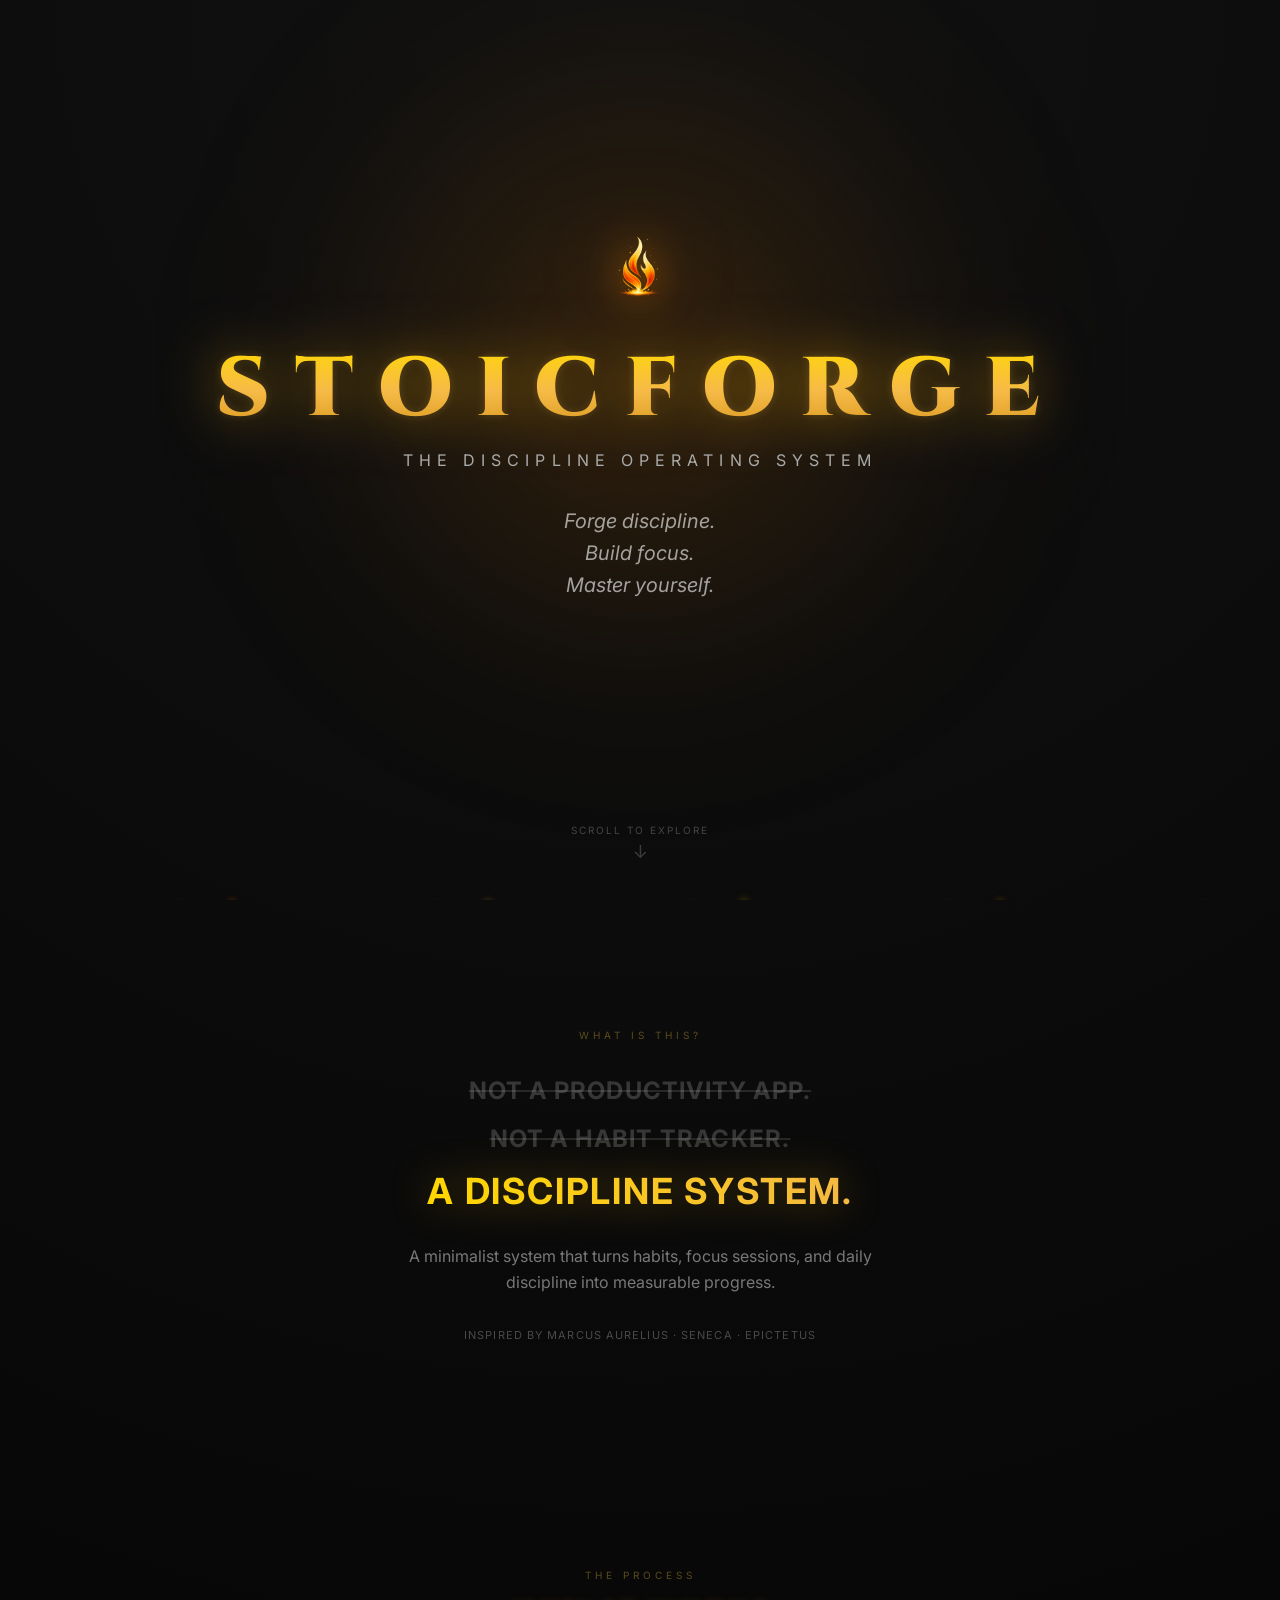
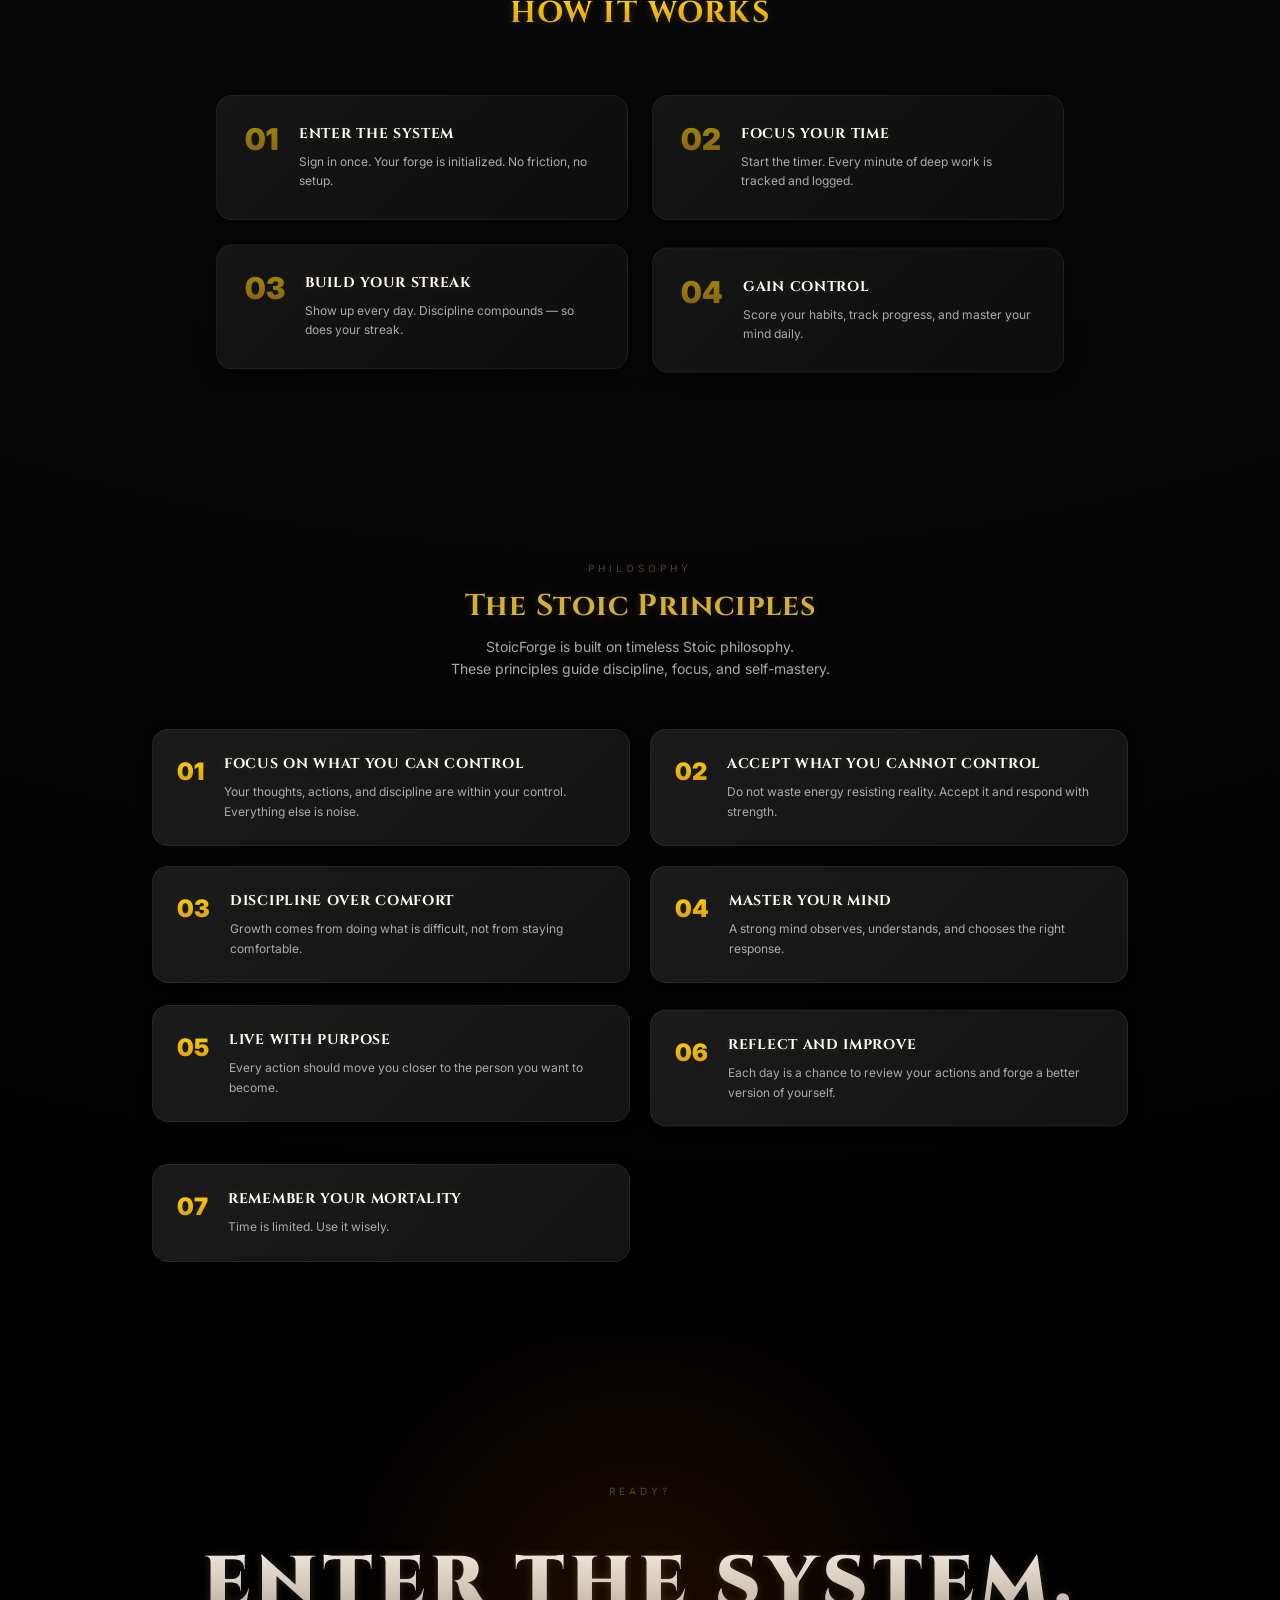
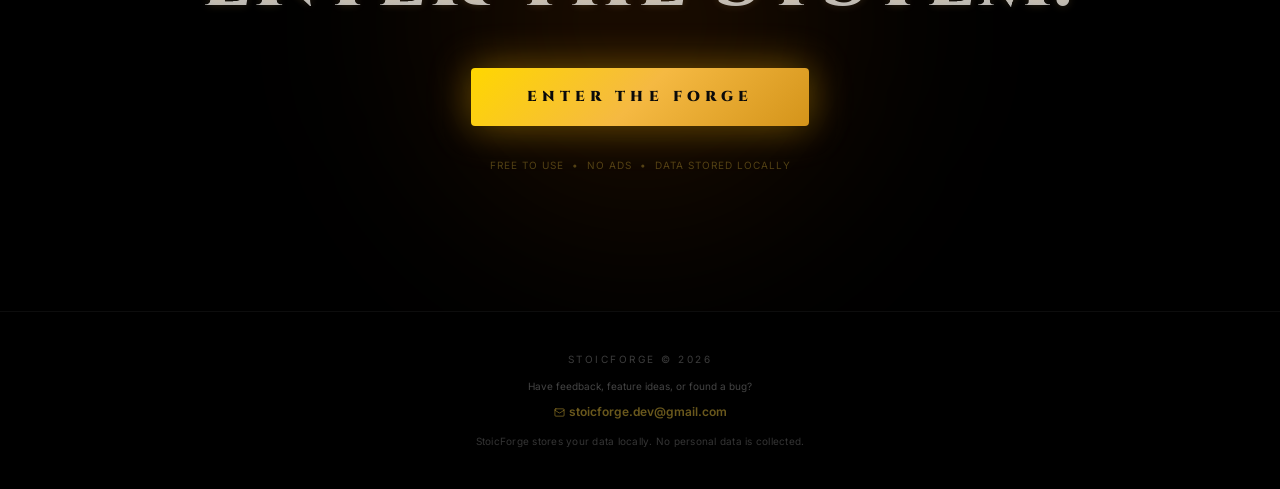
==== index.html @ 790e47bd "memento mori bug empty pie chart added" ====
<!doctype html>
<html lang="en">
  <head>
    <meta charset="UTF-8" />
    <meta
      name="viewport"
      content="width=device-width, initial-scale=1.0, maximum-scale=1"
    />
    <title>StoicForge – Discipline Operating System</title>
    <meta name="description" content="Build discipline, track focus sessions, and forge consistency with StoicForge." />
    <meta name="keywords" content="discipline app, focus timer, habit tracker, productivity app, stoic philosophy" />
    <link rel="canonical" href="https://stoicforge.life/" />

    <meta property="og:title" content="StoicForge – Discipline Operating System" />
    <meta property="og:description" content="Track focus, build discipline, and forge consistency daily." />
    <meta property="og:image" content="/stoicforge-flame.svg" />
    <meta property="og:url" content="https://stoicforge.life/" />
    <meta property="og:type" content="website" />

    <link rel="icon" type="image/png" sizes="32x32" href="/favicon-32x32.png" />
    <link rel="icon" type="image/png" sizes="16x16" href="/favicon-16x16.png" />
    <link rel="icon" href="/favicon.ico" />
    <link rel="apple-touch-icon" href="/apple-touch-icon.png" />
    <link rel="manifest" href="/site.webmanifest" />
    <link rel="shortcut icon" href="/favicon.ico" />
    <link rel="preconnect" href="https://fonts.googleapis.com" />
    <link rel="preconnect" href="https://fonts.gstatic.com" crossorigin />
    <link
      href="https://fonts.googleapis.com/css2?family=Architects+Daughter&family=DM+Sans:ital,opsz,wght@0,9..40,100..1000;1,9..40,100..1000&family=Fira+Code:wght@300..700&family=Geist+Mono:wght@100..900&family=Geist:wght@100..900&family=IBM+Plex+Mono:ital,wght@0,100;0,200;0,300;0,400;0,500;0,600;0,700;1,100;1,200;1,300;1,400;1,500;1,600;1,700&family=IBM+Plex+Sans:ital,wght@0,100..700;1,100..700&family=Inter:ital,opsz,wght@0,14..32,100..900;1,14..32,100..900&family=JetBrains+Mono:ital,wght@0,100..800;1,100..800&family=Libre+Baskerville:ital,wght@0,400;0,700;1,400&family=Lora:ital,wght@0,400..700;1,400..700&family=Merriweather:ital,opsz,wght@0,18..144,300..900;1,18..144,300..900&family=Montserrat:ital,wght@0,100..900;1,100..900&family=Open+Sans:ital,wght@0,300..800;1,300..800&family=Outfit:wght@100..900&family=Oxanium:wght@200..800&family=Playfair+Display:ital,wght@0,400..900;1,400..900&family=Plus+Jakarta+Sans:ital,wght@0,200..800;1,200..800&family=Poppins:ital,wght@0,100;0,200;0,300;0,400;0,500;0,600;0,700;0,800;0,900;1,100;1,200;1,300;1,400;1,500;1,600;1,700;1,800;1,900&family=Roboto+Mono:ital,wght@0,100..700;1,100..700&family=Roboto:ital,wght@0,100..900;1,100..900&family=Source+Code+Pro:ital,wght@0,200..900;1,200..900&family=Source+Serif+4:ital,opsz,wght@0,8..60,200..900;1,8..60,200..900&family=Space+Grotesk:wght@300..700&family=Space+Mono:ital,wght@0,400;0,700;1,400;1,700&display=swap"
      rel="stylesheet"
    />
    <!-- Google Analytics -->
    <script async src="https://www.googletagmanager.com/gtag/js?id=G-GJX3338EN8"></script>
    <script>
      window.dataLayer = window.dataLayer || [];
      function gtag(){dataLayer.push(arguments);}
      gtag('js', new Date());
      gtag('config', 'G-GJX3338EN8');
    </script>
    <script type="module" crossorigin src="/assets/index-D5zeCyPo.js"></script>
    <link rel="stylesheet" crossorigin href="/assets/index-DrEdA57B.css">
  </head>
  <body>
    <div id="root"></div>
  </body>
</html>
---- assets/index-DrEdA57B.css ----
@import"https://fonts.googleapis.com/css2?family=Cinzel:wght@400;500;600;700;800;900&family=Inter:wght@300;400;500;600;700&display=swap";*,:before,:after{--tw-border-spacing-x: 0;--tw-border-spacing-y: 0;--tw-translate-x: 0;--tw-translate-y: 0;--tw-rotate: 0;--tw-skew-x: 0;--tw-skew-y: 0;--tw-scale-x: 1;--tw-scale-y: 1;--tw-pan-x: ;--tw-pan-y: ;--tw-pinch-zoom: ;--tw-scroll-snap-strictness: proximity;--tw-gradient-from-position: ;--tw-gradient-via-position: ;--tw-gradient-to-position: ;--tw-ordinal: ;--tw-slashed-zero: ;--tw-numeric-figure: ;--tw-numeric-spacing: ;--tw-numeric-fraction: ;--tw-ring-inset: ;--tw-ring-offset-width: 0px;--tw-ring-offset-color: #fff;--tw-ring-color: rgb(59 130 246 / .5);--tw-ring-offset-shadow: 0 0 #0000;--tw-ring-shadow: 0 0 #0000;--tw-shadow: 0 0 #0000;--tw-shadow-colored: 0 0 #0000;--tw-blur: ;--tw-brightness: ;--tw-contrast: ;--tw-grayscale: ;--tw-hue-rotate: ;--tw-invert: ;--tw-saturate: ;--tw-sepia: ;--tw-drop-shadow: ;--tw-backdrop-blur: ;--tw-backdrop-brightness: ;--tw-backdrop-contrast: ;--tw-backdrop-grayscale: ;--tw-backdrop-hue-rotate: ;--tw-backdrop-invert: ;--tw-backdrop-opacity: ;--tw-backdrop-saturate: ;--tw-backdrop-sepia: ;--tw-contain-size: ;--tw-contain-layout: ;--tw-contain-paint: ;--tw-contain-style: }::backdrop{--tw-border-spacing-x: 0;--tw-border-spacing-y: 0;--tw-translate-x: 0;--tw-translate-y: 0;--tw-rotate: 0;--tw-skew-x: 0;--tw-skew-y: 0;--tw-scale-x: 1;--tw-scale-y: 1;--tw-pan-x: ;--tw-pan-y: ;--tw-pinch-zoom: ;--tw-scroll-snap-strictness: proximity;--tw-gradient-from-position: ;--tw-gradient-via-position: ;--tw-gradient-to-position: ;--tw-ordinal: ;--tw-slashed-zero: ;--tw-numeric-figure: ;--tw-numeric-spacing: ;--tw-numeric-fraction: ;--tw-ring-inset: ;--tw-ring-offset-width: 0px;--tw-ring-offset-color: #fff;--tw-ring-color: rgb(59 130 246 / .5);--tw-ring-offset-shadow: 0 0 #0000;--tw-ring-shadow: 0 0 #0000;--tw-shadow: 0 0 #0000;--tw-shadow-colored: 0 0 #0000;--tw-blur: ;--tw-brightness: ;--tw-contrast: ;--tw-grayscale: ;--tw-hue-rotate: ;--tw-invert: ;--tw-saturate: ;--tw-sepia: ;--tw-drop-shadow: ;--tw-backdrop-blur: ;--tw-backdrop-brightness: ;--tw-backdrop-contrast: ;--tw-backdrop-grayscale: ;--tw-backdrop-hue-rotate: ;--tw-backdrop-invert: ;--tw-backdrop-opacity: ;--tw-backdrop-saturate: ;--tw-backdrop-sepia: ;--tw-contain-size: ;--tw-contain-layout: ;--tw-contain-paint: ;--tw-contain-style: }*,:before,:after{box-sizing:border-box;border-width:0;border-style:solid;border-color:#e5e7eb}:before,:after{--tw-content: ""}html,:host{line-height:1.5;-webkit-text-size-adjust:100%;-moz-tab-size:4;-o-tab-size:4;tab-size:4;font-family:var(--font-sans);font-feature-settings:normal;font-variation-settings:normal;-webkit-tap-highlight-color:transparent}body{margin:0;line-height:inherit}hr{height:0;color:inherit;border-top-width:1px}abbr:where([title]){-webkit-text-decoration:underline dotted;text-decoration:underline dotted}h1,h2,h3,h4,h5,h6{font-size:inherit;font-weight:inherit}a{color:inherit;text-decoration:inherit}b,strong{font-weight:bolder}code,kbd,samp,pre{font-family:var(--font-mono);font-feature-settings:normal;font-variation-settings:normal;font-size:1em}small{font-size:80%}sub,sup{font-size:75%;line-height:0;position:relative;vertical-align:baseline}sub{bottom:-.25em}sup{top:-.5em}table{text-indent:0;border-color:inherit;border-collapse:collapse}button,input,optgroup,select,textarea{font-family:inherit;font-feature-settings:inherit;font-variation-settings:inherit;font-size:100%;font-weight:inherit;line-height:inherit;letter-spacing:inherit;color:inherit;margin:0;padding:0}button,select{text-transform:none}button,input:where([type=button]),input:where([type=reset]),input:where([type=submit]){-webkit-appearance:button;background-color:transparent;background-image:none}:-moz-focusring{outline:auto}:-moz-ui-invalid{box-shadow:none}progress{vertical-align:baseline}::-webkit-inner-spin-button,::-webkit-outer-spin-button{height:auto}[type=search]{-webkit-appearance:textfield;outline-offset:-2px}::-webkit-search-decoration{-webkit-appearance:none}::-webkit-file-upload-button{-webkit-appearance:button;font:inherit}summary{display:list-item}blockquote,dl,dd,h1,h2,h3,h4,h5,h6,hr,figure,p,pre{margin:0}fieldset{margin:0;padding:0}legend{padding:0}ol,ul,menu{list-style:none;margin:0;padding:0}dialog{padding:0}textarea{resize:vertical}input::-moz-placeholder,textarea::-moz-placeholder{opacity:1;color:#9ca3af}input::placeholder,textarea::placeholder{opacity:1;color:#9ca3af}button,[role=button]{cursor:pointer}:disabled{cursor:default}img,svg,video,canvas,audio,iframe,embed,object{display:block;vertical-align:middle}img,video{max-width:100%;height:auto}[hidden]:where(:not([hidden=until-found])){display:none}html{scroll-behavior:smooth}:root{--background: 0 0% 6%;--foreground: 0 0% 100%;--card: 0 0% 11%;--card-foreground: 0 0% 100%;--popover: 0 0% 11%;--popover-foreground: 0 0% 100%;--primary: 46 65% 52%;--primary-foreground: 0 0% 6%;--secondary: 0 0% 15%;--secondary-foreground: 0 0% 80%;--muted: 0 0% 15%;--muted-foreground: 0 0% 67%;--accent: 46 65% 52%;--accent-foreground: 0 0% 6%;--destructive: 0 84% 60%;--destructive-foreground: 0 0% 100%;--border: 0 0% 20%;--input: 0 0% 20%;--ring: 46 65% 52%;--radius: .5rem;--font-cinzel: "Cinzel", serif;--font-inter: "Inter", sans-serif}body{--tw-bg-opacity: 1;background-color:hsl(var(--background) / var(--tw-bg-opacity, 1));--tw-text-opacity: 1;color:hsl(var(--foreground) / var(--tw-text-opacity, 1));-webkit-font-smoothing:antialiased;-moz-osx-font-smoothing:grayscale}body *::-moz-selection{background-color:hsl(var(--primary) / .3);--tw-text-opacity: 1;color:hsl(var(--primary) / var(--tw-text-opacity, 1))}body *::selection{background-color:hsl(var(--primary) / .3);--tw-text-opacity: 1;color:hsl(var(--primary) / var(--tw-text-opacity, 1))}body::-moz-selection{background-color:hsl(var(--primary) / .3);--tw-text-opacity: 1;color:hsl(var(--primary) / var(--tw-text-opacity, 1))}body::selection{background-color:hsl(var(--primary) / .3);--tw-text-opacity: 1;color:hsl(var(--primary) / var(--tw-text-opacity, 1))}body{font-family:var(--font-inter);background-image:radial-gradient(rgba(255,255,255,.025) 1px,transparent 1px),radial-gradient(circle at 50% 0%,rgba(212,175,55,.04) 0%,transparent 50%);background-size:3px 3px,100% 100%;background-attachment:fixed}h1,h2,h3,h4,h5,h6{font-family:var(--font-cinzel);letter-spacing:.025em;text-shadow:0 0 8px rgba(255,200,100,.18)}.sr-only{position:absolute;width:1px;height:1px;padding:0;margin:-1px;overflow:hidden;clip:rect(0,0,0,0);white-space:nowrap;border-width:0}.pointer-events-none{pointer-events:none}.pointer-events-auto{pointer-events:auto}.visible{visibility:visible}.invisible{visibility:hidden}.fixed{position:fixed}.absolute{position:absolute}.relative{position:relative}.sticky{position:sticky}.inset-0{inset:0}.inset-x-0{left:0;right:0}.inset-y-0{top:0;bottom:0}.-bottom-12{bottom:-3rem}.-bottom-4{bottom:-1rem}.-left-12{left:-3rem}.-right-12{right:-3rem}.-right-4{right:-1rem}.-top-1{top:-.25rem}.-top-12{top:-3rem}.bottom-0{bottom:0}.bottom-10{bottom:2.5rem}.left-0{left:0}.left-1{left:.25rem}.left-1\/2{left:50%}.left-2{left:.5rem}.left-3{left:.75rem}.left-\[50\%\]{left:50%}.right-0{right:0}.right-1{right:.25rem}.right-2{right:.5rem}.right-3{right:.75rem}.right-4{right:1rem}.right-8{right:2rem}.top-0{top:0}.top-1\.5{top:.375rem}.top-1\/2{top:50%}.top-2{top:.5rem}.top-3{top:.75rem}.top-3\.5{top:.875rem}.top-4{top:1rem}.top-\[1px\]{top:1px}.top-\[50\%\]{top:50%}.top-\[60\%\]{top:60%}.top-full{top:100%}.z-0{z-index:0}.z-10{z-index:10}.z-20{z-index:20}.z-50{z-index:50}.z-\[100\]{z-index:100}.z-\[1\]{z-index:1}.z-\[200\]{z-index:200}.z-\[300\]{z-index:300}.z-\[999\]{z-index:999}.-mx-1{margin-left:-.25rem;margin-right:-.25rem}.mx-2{margin-left:.5rem;margin-right:.5rem}.mx-3\.5{margin-left:.875rem;margin-right:.875rem}.mx-4{margin-left:1rem;margin-right:1rem}.mx-auto{margin-left:auto;margin-right:auto}.my-0\.5{margin-top:.125rem;margin-bottom:.125rem}.my-1{margin-top:.25rem;margin-bottom:.25rem}.-ml-4{margin-left:-1rem}.-mt-4{margin-top:-1rem}.mb-1{margin-bottom:.25rem}.mb-10{margin-bottom:2.5rem}.mb-12{margin-bottom:3rem}.mb-16{margin-bottom:4rem}.mb-2{margin-bottom:.5rem}.mb-3{margin-bottom:.75rem}.mb-4{margin-bottom:1rem}.mb-6{margin-bottom:1.5rem}.ml-0\.5{margin-left:.125rem}.ml-1{margin-left:.25rem}.ml-auto{margin-left:auto}.mr-1{margin-right:.25rem}.mr-2{margin-right:.5rem}.mt-0\.5{margin-top:.125rem}.mt-1{margin-top:.25rem}.mt-1\.5{margin-top:.375rem}.mt-2{margin-top:.5rem}.mt-24{margin-top:6rem}.mt-4{margin-top:1rem}.mt-5{margin-top:1.25rem}.mt-6{margin-top:1.5rem}.mt-auto{margin-top:auto}.block{display:block}.inline-block{display:inline-block}.inline{display:inline}.flex{display:flex}.inline-flex{display:inline-flex}.table{display:table}.grid{display:grid}.hidden{display:none}.aspect-square{aspect-ratio:1 / 1}.aspect-video{aspect-ratio:16 / 9}.size-4{width:1rem;height:1rem}.h-0\.5{height:.125rem}.h-1{height:.25rem}.h-1\.5{height:.375rem}.h-10{height:2.5rem}.h-11{height:2.75rem}.h-12{height:3rem}.h-16{height:4rem}.h-2{height:.5rem}.h-2\.5{height:.625rem}.h-3{height:.75rem}.h-3\.5{height:.875rem}.h-4{height:1rem}.h-40{height:10rem}.h-5{height:1.25rem}.h-6{height:1.5rem}.h-7{height:1.75rem}.h-8{height:2rem}.h-9{height:2.25rem}.h-\[1\.5px\]{height:1.5px}.h-\[1px\]{height:1px}.h-\[220px\]{height:220px}.h-\[var\(--radix-navigation-menu-viewport-height\)\]{height:var(--radix-navigation-menu-viewport-height)}.h-\[var\(--radix-select-trigger-height\)\]{height:var(--radix-select-trigger-height)}.h-auto{height:auto}.h-full{height:100%}.h-px{height:1px}.h-svh{height:100svh}.max-h-\[--radix-context-menu-content-available-height\]{max-height:var(--radix-context-menu-content-available-height)}.max-h-\[--radix-select-content-available-height\]{max-height:var(--radix-select-content-available-height)}.max-h-\[300px\]{max-height:300px}.max-h-\[var\(--radix-dropdown-menu-content-available-height\)\]{max-height:var(--radix-dropdown-menu-content-available-height)}.max-h-screen{max-height:100vh}.min-h-0{min-height:0px}.min-h-10{min-height:2.5rem}.min-h-8{min-height:2rem}.min-h-9{min-height:2.25rem}.min-h-\[150px\]{min-height:150px}.min-h-\[300px\]{min-height:300px}.min-h-\[80px\]{min-height:80px}.min-h-screen{min-height:100vh}.min-h-svh{min-height:100svh}.w-0{width:0px}.w-1{width:.25rem}.w-1\.5{width:.375rem}.w-1\/3{width:33.333333%}.w-10{width:2.5rem}.w-11{width:2.75rem}.w-2{width:.5rem}.w-2\.5{width:.625rem}.w-3{width:.75rem}.w-3\.5{width:.875rem}.w-3\/4{width:75%}.w-4{width:1rem}.w-5{width:1.25rem}.w-6{width:1.5rem}.w-64{width:16rem}.w-7{width:1.75rem}.w-72{width:18rem}.w-8{width:2rem}.w-9{width:2.25rem}.w-\[100px\]{width:100px}.w-\[1px\]{width:1px}.w-\[var\(--sidebar-width\)\]{width:var(--sidebar-width)}.w-auto{width:auto}.w-full{width:100%}.w-max{width:-moz-max-content;width:max-content}.w-px{width:1px}.min-w-0{min-width:0px}.min-w-10{min-width:2.5rem}.min-w-11{min-width:2.75rem}.min-w-5{min-width:1.25rem}.min-w-9{min-width:2.25rem}.min-w-\[12rem\]{min-width:12rem}.min-w-\[8rem\]{min-width:8rem}.min-w-\[var\(--radix-select-trigger-width\)\]{min-width:var(--radix-select-trigger-width)}.max-w-2xl{max-width:42rem}.max-w-3xl{max-width:48rem}.max-w-4xl{max-width:56rem}.max-w-5xl{max-width:64rem}.max-w-7xl{max-width:80rem}.max-w-\[var\(--skeleton-width\)\]{max-width:var(--skeleton-width)}.max-w-lg{max-width:32rem}.max-w-max{max-width:-moz-max-content;max-width:max-content}.max-w-md{max-width:28rem}.max-w-xl{max-width:36rem}.flex-1{flex:1 1 0%}.flex-shrink-0,.shrink-0{flex-shrink:0}.grow{flex-grow:1}.grow-0{flex-grow:0}.basis-full{flex-basis:100%}.caption-bottom{caption-side:bottom}.border-collapse{border-collapse:collapse}.origin-\[--radix-context-menu-content-transform-origin\]{transform-origin:var(--radix-context-menu-content-transform-origin)}.origin-\[--radix-dropdown-menu-content-transform-origin\]{transform-origin:var(--radix-dropdown-menu-content-transform-origin)}.origin-\[--radix-hover-card-content-transform-origin\]{transform-origin:var(--radix-hover-card-content-transform-origin)}.origin-\[--radix-menubar-content-transform-origin\]{transform-origin:var(--radix-menubar-content-transform-origin)}.origin-\[--radix-popover-content-transform-origin\]{transform-origin:var(--radix-popover-content-transform-origin)}.origin-\[--radix-select-content-transform-origin\]{transform-origin:var(--radix-select-content-transform-origin)}.origin-\[--radix-tooltip-content-transform-origin\]{transform-origin:var(--radix-tooltip-content-transform-origin)}.-translate-x-1\/2{--tw-translate-x: -50%;transform:translate(var(--tw-translate-x),var(--tw-translate-y)) rotate(var(--tw-rotate)) skew(var(--tw-skew-x)) skewY(var(--tw-skew-y)) scaleX(var(--tw-scale-x)) scaleY(var(--tw-scale-y))}.-translate-x-px{--tw-translate-x: -1px;transform:translate(var(--tw-translate-x),var(--tw-translate-y)) rotate(var(--tw-rotate)) skew(var(--tw-skew-x)) skewY(var(--tw-skew-y)) scaleX(var(--tw-scale-x)) scaleY(var(--tw-scale-y))}.-translate-y-1\/2{--tw-translate-y: -50%;transform:translate(var(--tw-translate-x),var(--tw-translate-y)) rotate(var(--tw-rotate)) skew(var(--tw-skew-x)) skewY(var(--tw-skew-y)) scaleX(var(--tw-scale-x)) scaleY(var(--tw-scale-y))}.translate-x-1{--tw-translate-x: .25rem;transform:translate(var(--tw-translate-x),var(--tw-translate-y)) rotate(var(--tw-rotate)) skew(var(--tw-skew-x)) skewY(var(--tw-skew-y)) scaleX(var(--tw-scale-x)) scaleY(var(--tw-scale-y))}.translate-x-6{--tw-translate-x: 1.5rem;transform:translate(var(--tw-translate-x),var(--tw-translate-y)) rotate(var(--tw-rotate)) skew(var(--tw-skew-x)) skewY(var(--tw-skew-y)) scaleX(var(--tw-scale-x)) scaleY(var(--tw-scale-y))}.translate-x-\[-50\%\]{--tw-translate-x: -50%;transform:translate(var(--tw-translate-x),var(--tw-translate-y)) rotate(var(--tw-rotate)) skew(var(--tw-skew-x)) skewY(var(--tw-skew-y)) scaleX(var(--tw-scale-x)) scaleY(var(--tw-scale-y))}.translate-x-px{--tw-translate-x: 1px;transform:translate(var(--tw-translate-x),var(--tw-translate-y)) rotate(var(--tw-rotate)) skew(var(--tw-skew-x)) skewY(var(--tw-skew-y)) scaleX(var(--tw-scale-x)) scaleY(var(--tw-scale-y))}.translate-y-\[-50\%\]{--tw-translate-y: -50%;transform:translate(var(--tw-translate-x),var(--tw-translate-y)) rotate(var(--tw-rotate)) skew(var(--tw-skew-x)) skewY(var(--tw-skew-y)) scaleX(var(--tw-scale-x)) scaleY(var(--tw-scale-y))}.-rotate-90{--tw-rotate: -90deg;transform:translate(var(--tw-translate-x),var(--tw-translate-y)) rotate(var(--tw-rotate)) skew(var(--tw-skew-x)) skewY(var(--tw-skew-y)) scaleX(var(--tw-scale-x)) scaleY(var(--tw-scale-y))}.rotate-45{--tw-rotate: 45deg;transform:translate(var(--tw-translate-x),var(--tw-translate-y)) rotate(var(--tw-rotate)) skew(var(--tw-skew-x)) skewY(var(--tw-skew-y)) scaleX(var(--tw-scale-x)) scaleY(var(--tw-scale-y))}.rotate-90{--tw-rotate: 90deg;transform:translate(var(--tw-translate-x),var(--tw-translate-y)) rotate(var(--tw-rotate)) skew(var(--tw-skew-x)) skewY(var(--tw-skew-y)) scaleX(var(--tw-scale-x)) scaleY(var(--tw-scale-y))}.transform{transform:translate(var(--tw-translate-x),var(--tw-translate-y)) rotate(var(--tw-rotate)) skew(var(--tw-skew-x)) skewY(var(--tw-skew-y)) scaleX(var(--tw-scale-x)) scaleY(var(--tw-scale-y))}@keyframes pulse{50%{opacity:.5}}.animate-pulse{animation:pulse 2s cubic-bezier(.4,0,.6,1) infinite}@keyframes spin{to{transform:rotate(360deg)}}.animate-spin{animation:spin 1s linear infinite}.cursor-default{cursor:default}.cursor-not-allowed{cursor:not-allowed}.cursor-pointer{cursor:pointer}.touch-none{touch-action:none}.select-none{-webkit-user-select:none;-moz-user-select:none;user-select:none}.resize-none{resize:none}.list-none{list-style-type:none}.grid-cols-1{grid-template-columns:repeat(1,minmax(0,1fr))}.grid-cols-2{grid-template-columns:repeat(2,minmax(0,1fr))}.grid-cols-3{grid-template-columns:repeat(3,minmax(0,1fr))}.flex-row{flex-direction:row}.flex-col{flex-direction:column}.flex-col-reverse{flex-direction:column-reverse}.flex-wrap{flex-wrap:wrap}.items-start{align-items:flex-start}.items-end{align-items:flex-end}.items-center{align-items:center}.items-stretch{align-items:stretch}.justify-center{justify-content:center}.justify-between{justify-content:space-between}.justify-around{justify-content:space-around}.gap-1{gap:.25rem}.gap-1\.5{gap:.375rem}.gap-2{gap:.5rem}.gap-3{gap:.75rem}.gap-4{gap:1rem}.gap-5{gap:1.25rem}.gap-6{gap:1.5rem}.gap-8{gap:2rem}.gap-x-4{-moz-column-gap:1rem;column-gap:1rem}.gap-y-1{row-gap:.25rem}.space-x-1>:not([hidden])~:not([hidden]){--tw-space-x-reverse: 0;margin-right:calc(.25rem * var(--tw-space-x-reverse));margin-left:calc(.25rem * calc(1 - var(--tw-space-x-reverse)))}.space-x-4>:not([hidden])~:not([hidden]){--tw-space-x-reverse: 0;margin-right:calc(1rem * var(--tw-space-x-reverse));margin-left:calc(1rem * calc(1 - var(--tw-space-x-reverse)))}.space-y-0\.5>:not([hidden])~:not([hidden]){--tw-space-y-reverse: 0;margin-top:calc(.125rem * calc(1 - var(--tw-space-y-reverse)));margin-bottom:calc(.125rem * var(--tw-space-y-reverse))}.space-y-1>:not([hidden])~:not([hidden]){--tw-space-y-reverse: 0;margin-top:calc(.25rem * calc(1 - var(--tw-space-y-reverse)));margin-bottom:calc(.25rem * var(--tw-space-y-reverse))}.space-y-1\.5>:not([hidden])~:not([hidden]){--tw-space-y-reverse: 0;margin-top:calc(.375rem * calc(1 - var(--tw-space-y-reverse)));margin-bottom:calc(.375rem * var(--tw-space-y-reverse))}.space-y-2>:not([hidden])~:not([hidden]){--tw-space-y-reverse: 0;margin-top:calc(.5rem * calc(1 - var(--tw-space-y-reverse)));margin-bottom:calc(.5rem * var(--tw-space-y-reverse))}.space-y-2\.5>:not([hidden])~:not([hidden]){--tw-space-y-reverse: 0;margin-top:calc(.625rem * calc(1 - var(--tw-space-y-reverse)));margin-bottom:calc(.625rem * var(--tw-space-y-reverse))}.space-y-3>:not([hidden])~:not([hidden]){--tw-space-y-reverse: 0;margin-top:calc(.75rem * calc(1 - var(--tw-space-y-reverse)));margin-bottom:calc(.75rem * var(--tw-space-y-reverse))}.space-y-4>:not([hidden])~:not([hidden]){--tw-space-y-reverse: 0;margin-top:calc(1rem * calc(1 - var(--tw-space-y-reverse)));margin-bottom:calc(1rem * var(--tw-space-y-reverse))}.space-y-6>:not([hidden])~:not([hidden]){--tw-space-y-reverse: 0;margin-top:calc(1.5rem * calc(1 - var(--tw-space-y-reverse)));margin-bottom:calc(1.5rem * var(--tw-space-y-reverse))}.overflow-auto{overflow:auto}.overflow-hidden{overflow:hidden}.overflow-y-auto{overflow-y:auto}.overflow-x-hidden{overflow-x:hidden}.truncate{overflow:hidden;text-overflow:ellipsis;white-space:nowrap}.whitespace-nowrap{white-space:nowrap}.whitespace-pre-wrap{white-space:pre-wrap}.break-words{overflow-wrap:break-word}.rounded{border-radius:.25rem}.rounded-2xl{border-radius:1rem}.rounded-\[2px\]{border-radius:2px}.rounded-\[inherit\]{border-radius:inherit}.rounded-full{border-radius:9999px}.rounded-lg{border-radius:.5625rem}.rounded-md{border-radius:.375rem}.rounded-sm{border-radius:.1875rem}.rounded-xl{border-radius:.75rem}.rounded-t-\[10px\]{border-top-left-radius:10px;border-top-right-radius:10px}.rounded-tl-sm{border-top-left-radius:.1875rem}.border{border-width:1px}.border-2{border-width:2px}.border-\[1\.5px\]{border-width:1.5px}.border-y{border-top-width:1px;border-bottom-width:1px}.border-b{border-bottom-width:1px}.border-l{border-left-width:1px}.border-r{border-right-width:1px}.border-t{border-top-width:1px}.border-t-4{border-top-width:4px}.border-dashed{border-style:dashed}.border-\[--color-border\]{border-color:var(--color-border)}.border-border{--tw-border-opacity: 1;border-color:hsl(var(--border) / var(--tw-border-opacity, 1))}.border-border\/30{border-color:hsl(var(--border) / .3)}.border-border\/40{border-color:hsl(var(--border) / .4)}.border-border\/50{border-color:hsl(var(--border) / .5)}.border-card-border{--tw-border-opacity: 1;border-color:hsl(var(--card-border) / var(--tw-border-opacity, 1))}.border-destructive{--tw-border-opacity: 1;border-color:hsl(var(--destructive) / var(--tw-border-opacity, 1))}.border-destructive-border{border-color:var(--destructive-border)}.border-destructive\/40{border-color:hsl(var(--destructive) / .4)}.border-destructive\/50{border-color:hsl(var(--destructive) / .5)}.border-green-500{--tw-border-opacity: 1;border-color:rgb(34 197 94 / var(--tw-border-opacity, 1))}.border-green-500\/50{border-color:#22c55e80}.border-input{--tw-border-opacity: 1;border-color:hsl(var(--input) / var(--tw-border-opacity, 1))}.border-muted-foreground{--tw-border-opacity: 1;border-color:hsl(var(--muted-foreground) / var(--tw-border-opacity, 1))}.border-muted-foreground\/20{border-color:hsl(var(--muted-foreground) / .2)}.border-muted-foreground\/50{border-color:hsl(var(--muted-foreground) / .5)}.border-orange-500\/10{border-color:#f973161a}.border-orange-500\/20{border-color:#f9731633}.border-primary{--tw-border-opacity: 1;border-color:hsl(var(--primary) / var(--tw-border-opacity, 1))}.border-primary-border{border-color:var(--primary-border)}.border-primary\/20{border-color:hsl(var(--primary) / .2)}.border-primary\/30{border-color:hsl(var(--primary) / .3)}.border-primary\/50{border-color:hsl(var(--primary) / .5)}.border-primary\/60{border-color:hsl(var(--primary) / .6)}.border-secondary-border{border-color:var(--secondary-border)}.border-sidebar-border{--tw-border-opacity: 1;border-color:hsl(var(--sidebar-border) / var(--tw-border-opacity, 1))}.border-transparent{border-color:transparent}.border-white\/20{border-color:#fff3}.border-white\/5{border-color:#ffffff0d}.border-white\/\[0\.04\]{border-color:#ffffff0a}.border-l-transparent{border-left-color:transparent}.border-t-primary{--tw-border-opacity: 1;border-top-color:hsl(var(--primary) / var(--tw-border-opacity, 1))}.border-t-transparent{border-top-color:transparent}.bg-\[\#0f0f0f\]{--tw-bg-opacity: 1;background-color:rgb(15 15 15 / var(--tw-bg-opacity, 1))}.bg-\[\#1c1c1c\]{--tw-bg-opacity: 1;background-color:rgb(28 28 28 / var(--tw-bg-opacity, 1))}.bg-\[--color-bg\]{background-color:var(--color-bg)}.bg-accent{--tw-bg-opacity: 1;background-color:hsl(var(--accent) / var(--tw-bg-opacity, 1))}.bg-background{--tw-bg-opacity: 1;background-color:hsl(var(--background) / var(--tw-bg-opacity, 1))}.bg-background\/80{background-color:hsl(var(--background) / .8)}.bg-black\/80{background-color:#000c}.bg-border{--tw-bg-opacity: 1;background-color:hsl(var(--border) / var(--tw-bg-opacity, 1))}.bg-card{--tw-bg-opacity: 1;background-color:hsl(var(--card) / var(--tw-bg-opacity, 1))}.bg-destructive{--tw-bg-opacity: 1;background-color:hsl(var(--destructive) / var(--tw-bg-opacity, 1))}.bg-foreground{--tw-bg-opacity: 1;background-color:hsl(var(--foreground) / var(--tw-bg-opacity, 1))}.bg-gray-50{--tw-bg-opacity: 1;background-color:rgb(249 250 251 / var(--tw-bg-opacity, 1))}.bg-green-500{--tw-bg-opacity: 1;background-color:rgb(34 197 94 / var(--tw-bg-opacity, 1))}.bg-green-500\/20{background-color:#22c55e33}.bg-muted{--tw-bg-opacity: 1;background-color:hsl(var(--muted) / var(--tw-bg-opacity, 1))}.bg-muted\/50{background-color:hsl(var(--muted) / .5)}.bg-orange-500\/10{background-color:#f973161a}.bg-orange-500\/5{background-color:#f973160d}.bg-popover{--tw-bg-opacity: 1;background-color:hsl(var(--popover) / var(--tw-bg-opacity, 1))}.bg-primary{--tw-bg-opacity: 1;background-color:hsl(var(--primary) / var(--tw-bg-opacity, 1))}.bg-primary\/10{background-color:hsl(var(--primary) / .1)}.bg-primary\/20{background-color:hsl(var(--primary) / .2)}.bg-primary\/40{background-color:hsl(var(--primary) / .4)}.bg-primary\/5{background-color:hsl(var(--primary) / .05)}.bg-secondary{--tw-bg-opacity: 1;background-color:hsl(var(--secondary) / var(--tw-bg-opacity, 1))}.bg-secondary\/10{background-color:hsl(var(--secondary) / .1)}.bg-secondary\/20{background-color:hsl(var(--secondary) / .2)}.bg-secondary\/30{background-color:hsl(var(--secondary) / .3)}.bg-secondary\/50{background-color:hsl(var(--secondary) / .5)}.bg-sidebar{--tw-bg-opacity: 1;background-color:hsl(var(--sidebar) / var(--tw-bg-opacity, 1))}.bg-sidebar-border{--tw-bg-opacity: 1;background-color:hsl(var(--sidebar-border) / var(--tw-bg-opacity, 1))}.bg-transparent{background-color:transparent}.bg-white{--tw-bg-opacity: 1;background-color:rgb(255 255 255 / var(--tw-bg-opacity, 1))}.bg-gradient-to-br{background-image:linear-gradient(to bottom right,var(--tw-gradient-stops))}.bg-gradient-to-r{background-image:linear-gradient(to right,var(--tw-gradient-stops))}.from-primary\/10{--tw-gradient-from: hsl(var(--primary) / .1) var(--tw-gradient-from-position);--tw-gradient-to: hsl(var(--primary) / 0) var(--tw-gradient-to-position);--tw-gradient-stops: var(--tw-gradient-from), var(--tw-gradient-to)}.from-primary\/40{--tw-gradient-from: hsl(var(--primary) / .4) var(--tw-gradient-from-position);--tw-gradient-to: hsl(var(--primary) / 0) var(--tw-gradient-to-position);--tw-gradient-stops: var(--tw-gradient-from), var(--tw-gradient-to)}.from-white\/\[0\.02\]{--tw-gradient-from: rgb(255 255 255 / .02) var(--tw-gradient-from-position);--tw-gradient-to: rgb(255 255 255 / 0) var(--tw-gradient-to-position);--tw-gradient-stops: var(--tw-gradient-from), var(--tw-gradient-to)}.via-transparent{--tw-gradient-to: rgb(0 0 0 / 0) var(--tw-gradient-to-position);--tw-gradient-stops: var(--tw-gradient-from), transparent var(--tw-gradient-via-position), var(--tw-gradient-to)}.to-primary{--tw-gradient-to: hsl(var(--primary) / 1) var(--tw-gradient-to-position)}.to-transparent{--tw-gradient-to: transparent var(--tw-gradient-to-position)}.fill-current{fill:currentColor}.fill-primary{fill:hsl(var(--primary) / 1)}.p-0{padding:0}.p-1{padding:.25rem}.p-1\.5{padding:.375rem}.p-10{padding:2.5rem}.p-2{padding:.5rem}.p-3{padding:.75rem}.p-4{padding:1rem}.p-5{padding:1.25rem}.p-6{padding:1.5rem}.p-7{padding:1.75rem}.p-8{padding:2rem}.p-\[1px\]{padding:1px}.px-1{padding-left:.25rem;padding-right:.25rem}.px-2{padding-left:.5rem;padding-right:.5rem}.px-2\.5{padding-left:.625rem;padding-right:.625rem}.px-3{padding-left:.75rem;padding-right:.75rem}.px-4{padding-left:1rem;padding-right:1rem}.px-5{padding-left:1.25rem;padding-right:1.25rem}.px-6{padding-left:1.5rem;padding-right:1.5rem}.px-8{padding-left:2rem;padding-right:2rem}.py-0\.5{padding-top:.125rem;padding-bottom:.125rem}.py-1{padding-top:.25rem;padding-bottom:.25rem}.py-1\.5{padding-top:.375rem;padding-bottom:.375rem}.py-10{padding-top:2.5rem;padding-bottom:2.5rem}.py-12{padding-top:3rem;padding-bottom:3rem}.py-2{padding-top:.5rem;padding-bottom:.5rem}.py-2\.5{padding-top:.625rem;padding-bottom:.625rem}.py-24{padding-top:6rem;padding-bottom:6rem}.py-3{padding-top:.75rem;padding-bottom:.75rem}.py-32{padding-top:8rem;padding-bottom:8rem}.py-36{padding-top:9rem;padding-bottom:9rem}.py-4{padding-top:1rem;padding-bottom:1rem}.py-6{padding-top:1.5rem;padding-bottom:1.5rem}.py-8{padding-top:2rem;padding-bottom:2rem}.pb-1{padding-bottom:.25rem}.pb-2{padding-bottom:.5rem}.pb-20{padding-bottom:5rem}.pb-3{padding-bottom:.75rem}.pb-4{padding-bottom:1rem}.pb-5{padding-bottom:1.25rem}.pb-6{padding-bottom:1.5rem}.pl-2\.5{padding-left:.625rem}.pl-3{padding-left:.75rem}.pl-4{padding-left:1rem}.pl-8{padding-left:2rem}.pr-2{padding-right:.5rem}.pr-2\.5{padding-right:.625rem}.pr-8{padding-right:2rem}.pt-0{padding-top:0}.pt-1{padding-top:.25rem}.pt-3{padding-top:.75rem}.pt-4{padding-top:1rem}.pt-6{padding-top:1.5rem}.text-left{text-align:left}.text-center{text-align:center}.text-right{text-align:right}.align-middle{vertical-align:middle}.font-mono{font-family:var(--font-mono)}.font-serif{font-family:var(--font-serif)}.text-2xl{font-size:1.5rem;line-height:2rem}.text-3xl{font-size:1.875rem;line-height:2.25rem}.text-4xl{font-size:2.25rem;line-height:2.5rem}.text-\[0\.8rem\]{font-size:.8rem}.text-\[10px\]{font-size:10px}.text-\[11px\]{font-size:11px}.text-\[4\.2rem\]{font-size:4.2rem}.text-\[8px\]{font-size:8px}.text-\[9px\]{font-size:9px}.text-base{font-size:1rem;line-height:1.5rem}.text-lg{font-size:1.125rem;line-height:1.75rem}.text-sm{font-size:.875rem;line-height:1.25rem}.text-xl{font-size:1.25rem;line-height:1.75rem}.text-xs{font-size:.75rem;line-height:1rem}.font-black{font-weight:900}.font-bold{font-weight:700}.font-medium{font-weight:500}.font-normal{font-weight:400}.font-semibold{font-weight:600}.uppercase{text-transform:uppercase}.italic{font-style:italic}.tabular-nums{--tw-numeric-spacing: tabular-nums;font-variant-numeric:var(--tw-ordinal) var(--tw-slashed-zero) var(--tw-numeric-figure) var(--tw-numeric-spacing) var(--tw-numeric-fraction)}.leading-none{line-height:1}.leading-relaxed{line-height:1.625}.leading-snug{line-height:1.375}.leading-tight{line-height:1.25}.tracking-\[0\.25em\]{letter-spacing:.25em}.tracking-\[0\.2em\]{letter-spacing:.2em}.tracking-\[0\.35em\]{letter-spacing:.35em}.tracking-\[0\.38em\]{letter-spacing:.38em}.tracking-\[0\.3em\]{letter-spacing:.3em}.tracking-\[0\.4em\]{letter-spacing:.4em}.tracking-tight{letter-spacing:-.025em}.tracking-tighter{letter-spacing:-.05em}.tracking-wide{letter-spacing:.025em}.tracking-wider{letter-spacing:.05em}.tracking-widest{letter-spacing:.1em}.text-accent-foreground{--tw-text-opacity: 1;color:hsl(var(--accent-foreground) / var(--tw-text-opacity, 1))}.text-blue-400{--tw-text-opacity: 1;color:rgb(96 165 250 / var(--tw-text-opacity, 1))}.text-card-foreground{--tw-text-opacity: 1;color:hsl(var(--card-foreground) / var(--tw-text-opacity, 1))}.text-current{color:currentColor}.text-destructive{--tw-text-opacity: 1;color:hsl(var(--destructive) / var(--tw-text-opacity, 1))}.text-destructive-foreground{--tw-text-opacity: 1;color:hsl(var(--destructive-foreground) / var(--tw-text-opacity, 1))}.text-foreground{--tw-text-opacity: 1;color:hsl(var(--foreground) / var(--tw-text-opacity, 1))}.text-foreground\/45{color:hsl(var(--foreground) / .45)}.text-foreground\/50{color:hsl(var(--foreground) / .5)}.text-foreground\/60{color:hsl(var(--foreground) / .6)}.text-foreground\/70{color:hsl(var(--foreground) / .7)}.text-foreground\/80{color:hsl(var(--foreground) / .8)}.text-foreground\/85{color:hsl(var(--foreground) / .85)}.text-gray-600{--tw-text-opacity: 1;color:rgb(75 85 99 / var(--tw-text-opacity, 1))}.text-gray-900{--tw-text-opacity: 1;color:rgb(17 24 39 / var(--tw-text-opacity, 1))}.text-green-400\/60{color:#4ade8099}.text-green-500{--tw-text-opacity: 1;color:rgb(34 197 94 / var(--tw-text-opacity, 1))}.text-muted-foreground{--tw-text-opacity: 1;color:hsl(var(--muted-foreground) / var(--tw-text-opacity, 1))}.text-muted-foreground\/25{color:hsl(var(--muted-foreground) / .25)}.text-muted-foreground\/30{color:hsl(var(--muted-foreground) / .3)}.text-muted-foreground\/35{color:hsl(var(--muted-foreground) / .35)}.text-muted-foreground\/40{color:hsl(var(--muted-foreground) / .4)}.text-muted-foreground\/50{color:hsl(var(--muted-foreground) / .5)}.text-muted-foreground\/60{color:hsl(var(--muted-foreground) / .6)}.text-muted-foreground\/70{color:hsl(var(--muted-foreground) / .7)}.text-orange-500{--tw-text-opacity: 1;color:rgb(249 115 22 / var(--tw-text-opacity, 1))}.text-popover-foreground{--tw-text-opacity: 1;color:hsl(var(--popover-foreground) / var(--tw-text-opacity, 1))}.text-primary{--tw-text-opacity: 1;color:hsl(var(--primary) / var(--tw-text-opacity, 1))}.text-primary-foreground{--tw-text-opacity: 1;color:hsl(var(--primary-foreground) / var(--tw-text-opacity, 1))}.text-primary\/50{color:hsl(var(--primary) / .5)}.text-primary\/60{color:hsl(var(--primary) / .6)}.text-primary\/70{color:hsl(var(--primary) / .7)}.text-primary\/75{color:hsl(var(--primary) / .75)}.text-red-400{--tw-text-opacity: 1;color:rgb(248 113 113 / var(--tw-text-opacity, 1))}.text-red-500{--tw-text-opacity: 1;color:rgb(239 68 68 / var(--tw-text-opacity, 1))}.text-secondary-foreground{--tw-text-opacity: 1;color:hsl(var(--secondary-foreground) / var(--tw-text-opacity, 1))}.text-sidebar-foreground{--tw-text-opacity: 1;color:hsl(var(--sidebar-foreground) / var(--tw-text-opacity, 1))}.text-sidebar-foreground\/70{color:hsl(var(--sidebar-foreground) / .7)}.text-white{--tw-text-opacity: 1;color:rgb(255 255 255 / var(--tw-text-opacity, 1))}.text-white\/30{color:#ffffff4d}.line-through{text-decoration-line:line-through}.opacity-0{opacity:0}.opacity-40{opacity:.4}.opacity-5{opacity:.05}.opacity-50{opacity:.5}.opacity-60{opacity:.6}.opacity-70{opacity:.7}.opacity-80{opacity:.8}.opacity-90{opacity:.9}.opacity-\[0\.07\]{opacity:.07}.shadow-\[0_0_0_1px_hsl\(var\(--sidebar-border\)\)\]{--tw-shadow: 0 0 0 1px hsl(var(--sidebar-border));--tw-shadow-colored: 0 0 0 1px var(--tw-shadow-color);box-shadow:var(--tw-ring-offset-shadow, 0 0 #0000),var(--tw-ring-shadow, 0 0 #0000),var(--tw-shadow)}.shadow-\[0_0_10px_rgba\(212\,175\,55\,0\.1\)\]{--tw-shadow: 0 0 10px rgba(212,175,55,.1);--tw-shadow-colored: 0 0 10px var(--tw-shadow-color);box-shadow:var(--tw-ring-offset-shadow, 0 0 #0000),var(--tw-ring-shadow, 0 0 #0000),var(--tw-shadow)}.shadow-\[0_0_10px_rgba\(239\,68\,68\,0\.1\)\]{--tw-shadow: 0 0 10px rgba(239,68,68,.1);--tw-shadow-colored: 0 0 10px var(--tw-shadow-color);box-shadow:var(--tw-ring-offset-shadow, 0 0 #0000),var(--tw-ring-shadow, 0 0 #0000),var(--tw-shadow)}.shadow-\[0_0_15px_rgba\(212\,175\,55\,0\.1\)\]{--tw-shadow: 0 0 15px rgba(212,175,55,.1);--tw-shadow-colored: 0 0 15px var(--tw-shadow-color);box-shadow:var(--tw-ring-offset-shadow, 0 0 #0000),var(--tw-ring-shadow, 0 0 #0000),var(--tw-shadow)}.shadow-\[0_0_15px_rgba\(34\,197\,94\,0\.2\)\]{--tw-shadow: 0 0 15px rgba(34,197,94,.2);--tw-shadow-colored: 0 0 15px var(--tw-shadow-color);box-shadow:var(--tw-ring-offset-shadow, 0 0 #0000),var(--tw-ring-shadow, 0 0 #0000),var(--tw-shadow)}.shadow-\[0_0_20px_rgba\(212\,175\,55\,0\.3\)\]{--tw-shadow: 0 0 20px rgba(212,175,55,.3);--tw-shadow-colored: 0 0 20px var(--tw-shadow-color);box-shadow:var(--tw-ring-offset-shadow, 0 0 #0000),var(--tw-ring-shadow, 0 0 #0000),var(--tw-shadow)}.shadow-\[0_0_30px_rgba\(212\,175\,55\,0\.1\)\]{--tw-shadow: 0 0 30px rgba(212,175,55,.1);--tw-shadow-colored: 0 0 30px var(--tw-shadow-color);box-shadow:var(--tw-ring-offset-shadow, 0 0 #0000),var(--tw-ring-shadow, 0 0 #0000),var(--tw-shadow)}.shadow-\[0_0_30px_rgba\(212\,175\,55\,0\.7\)\]{--tw-shadow: 0 0 30px rgba(212,175,55,.7);--tw-shadow-colored: 0 0 30px var(--tw-shadow-color);box-shadow:var(--tw-ring-offset-shadow, 0 0 #0000),var(--tw-ring-shadow, 0 0 #0000),var(--tw-shadow)}.shadow-lg{--tw-shadow: 0 10px 15px -3px rgb(0 0 0 / .1), 0 4px 6px -4px rgb(0 0 0 / .1);--tw-shadow-colored: 0 10px 15px -3px var(--tw-shadow-color), 0 4px 6px -4px var(--tw-shadow-color);box-shadow:var(--tw-ring-offset-shadow, 0 0 #0000),var(--tw-ring-shadow, 0 0 #0000),var(--tw-shadow)}.shadow-md{--tw-shadow: 0 4px 6px -1px rgb(0 0 0 / .1), 0 2px 4px -2px rgb(0 0 0 / .1);--tw-shadow-colored: 0 4px 6px -1px var(--tw-shadow-color), 0 2px 4px -2px var(--tw-shadow-color);box-shadow:var(--tw-ring-offset-shadow, 0 0 #0000),var(--tw-ring-shadow, 0 0 #0000),var(--tw-shadow)}.shadow-none{--tw-shadow: 0 0 #0000;--tw-shadow-colored: 0 0 #0000;box-shadow:var(--tw-ring-offset-shadow, 0 0 #0000),var(--tw-ring-shadow, 0 0 #0000),var(--tw-shadow)}.shadow-sm{--tw-shadow: 0 1px 2px 0 rgb(0 0 0 / .05);--tw-shadow-colored: 0 1px 2px 0 var(--tw-shadow-color);box-shadow:var(--tw-ring-offset-shadow, 0 0 #0000),var(--tw-ring-shadow, 0 0 #0000),var(--tw-shadow)}.shadow-xl{--tw-shadow: 0 20px 25px -5px rgb(0 0 0 / .1), 0 8px 10px -6px rgb(0 0 0 / .1);--tw-shadow-colored: 0 20px 25px -5px var(--tw-shadow-color), 0 8px 10px -6px var(--tw-shadow-color);box-shadow:var(--tw-ring-offset-shadow, 0 0 #0000),var(--tw-ring-shadow, 0 0 #0000),var(--tw-shadow)}.outline-none{outline:2px solid transparent;outline-offset:2px}.outline{outline-style:solid}.outline-2{outline-width:2px}.outline-offset-2{outline-offset:2px}.outline-transparent{outline-color:transparent}.ring{--tw-ring-offset-shadow: var(--tw-ring-inset) 0 0 0 var(--tw-ring-offset-width) var(--tw-ring-offset-color);--tw-ring-shadow: var(--tw-ring-inset) 0 0 0 calc(3px + var(--tw-ring-offset-width)) var(--tw-ring-color);box-shadow:var(--tw-ring-offset-shadow),var(--tw-ring-shadow),var(--tw-shadow, 0 0 #0000)}.ring-0{--tw-ring-offset-shadow: var(--tw-ring-inset) 0 0 0 var(--tw-ring-offset-width) var(--tw-ring-offset-color);--tw-ring-shadow: var(--tw-ring-inset) 0 0 0 calc(0px + var(--tw-ring-offset-width)) var(--tw-ring-color);box-shadow:var(--tw-ring-offset-shadow),var(--tw-ring-shadow),var(--tw-shadow, 0 0 #0000)}.ring-2{--tw-ring-offset-shadow: var(--tw-ring-inset) 0 0 0 var(--tw-ring-offset-width) var(--tw-ring-offset-color);--tw-ring-shadow: var(--tw-ring-inset) 0 0 0 calc(2px + var(--tw-ring-offset-width)) var(--tw-ring-color);box-shadow:var(--tw-ring-offset-shadow),var(--tw-ring-shadow),var(--tw-shadow, 0 0 #0000)}.ring-ring{--tw-ring-opacity: 1;--tw-ring-color: hsl(var(--ring) / var(--tw-ring-opacity, 1))}.ring-sidebar-ring{--tw-ring-opacity: 1;--tw-ring-color: hsl(var(--sidebar-ring) / var(--tw-ring-opacity, 1))}.ring-offset-background{--tw-ring-offset-color: hsl(var(--background) / 1)}.blur{--tw-blur: blur(8px);filter:var(--tw-blur) var(--tw-brightness) var(--tw-contrast) var(--tw-grayscale) var(--tw-hue-rotate) var(--tw-invert) var(--tw-saturate) var(--tw-sepia) var(--tw-drop-shadow)}.drop-shadow{--tw-drop-shadow: drop-shadow(0 1px 2px rgb(0 0 0 / .1)) drop-shadow(0 1px 1px rgb(0 0 0 / .06));filter:var(--tw-blur) var(--tw-brightness) var(--tw-contrast) var(--tw-grayscale) var(--tw-hue-rotate) var(--tw-invert) var(--tw-saturate) var(--tw-sepia) var(--tw-drop-shadow)}.drop-shadow-\[0_0_10px_rgba\(212\,175\,55\,0\.3\)\]{--tw-drop-shadow: drop-shadow(0 0 10px rgba(212,175,55,.3));filter:var(--tw-blur) var(--tw-brightness) var(--tw-contrast) var(--tw-grayscale) var(--tw-hue-rotate) var(--tw-invert) var(--tw-saturate) var(--tw-sepia) var(--tw-drop-shadow)}.drop-shadow-\[0_0_12px_rgba\(212\,175\,55\,0\.15\)\]{--tw-drop-shadow: drop-shadow(0 0 12px rgba(212,175,55,.15));filter:var(--tw-blur) var(--tw-brightness) var(--tw-contrast) var(--tw-grayscale) var(--tw-hue-rotate) var(--tw-invert) var(--tw-saturate) var(--tw-sepia) var(--tw-drop-shadow)}.grayscale{--tw-grayscale: grayscale(100%);filter:var(--tw-blur) var(--tw-brightness) var(--tw-contrast) var(--tw-grayscale) var(--tw-hue-rotate) var(--tw-invert) var(--tw-saturate) var(--tw-sepia) var(--tw-drop-shadow)}.filter{filter:var(--tw-blur) var(--tw-brightness) var(--tw-contrast) var(--tw-grayscale) var(--tw-hue-rotate) var(--tw-invert) var(--tw-saturate) var(--tw-sepia) var(--tw-drop-shadow)}.backdrop-blur-md{--tw-backdrop-blur: blur(12px);-webkit-backdrop-filter:var(--tw-backdrop-blur) var(--tw-backdrop-brightness) var(--tw-backdrop-contrast) var(--tw-backdrop-grayscale) var(--tw-backdrop-hue-rotate) var(--tw-backdrop-invert) var(--tw-backdrop-opacity) var(--tw-backdrop-saturate) var(--tw-backdrop-sepia);backdrop-filter:var(--tw-backdrop-blur) var(--tw-backdrop-brightness) var(--tw-backdrop-contrast) var(--tw-backdrop-grayscale) var(--tw-backdrop-hue-rotate) var(--tw-backdrop-invert) var(--tw-backdrop-opacity) var(--tw-backdrop-saturate) var(--tw-backdrop-sepia)}.transition{transition-property:color,background-color,border-color,text-decoration-color,fill,stroke,opacity,box-shadow,transform,filter,backdrop-filter;transition-timing-function:cubic-bezier(.4,0,.2,1);transition-duration:.15s}.transition-\[left\,right\,width\]{transition-property:left,right,width;transition-timing-function:cubic-bezier(.4,0,.2,1);transition-duration:.15s}.transition-\[margin\,opacity\]{transition-property:margin,opacity;transition-timing-function:cubic-bezier(.4,0,.2,1);transition-duration:.15s}.transition-\[width\,height\,padding\]{transition-property:width,height,padding;transition-timing-function:cubic-bezier(.4,0,.2,1);transition-duration:.15s}.transition-\[width\]{transition-property:width;transition-timing-function:cubic-bezier(.4,0,.2,1);transition-duration:.15s}.transition-all{transition-property:all;transition-timing-function:cubic-bezier(.4,0,.2,1);transition-duration:.15s}.transition-colors{transition-property:color,background-color,border-color,text-decoration-color,fill,stroke;transition-timing-function:cubic-bezier(.4,0,.2,1);transition-duration:.15s}.transition-opacity{transition-property:opacity;transition-timing-function:cubic-bezier(.4,0,.2,1);transition-duration:.15s}.transition-transform{transition-property:transform;transition-timing-function:cubic-bezier(.4,0,.2,1);transition-duration:.15s}.duration-1000{transition-duration:1s}.duration-200{transition-duration:.2s}.duration-300{transition-duration:.3s}.duration-500{transition-duration:.5s}.duration-700{transition-duration:.7s}.ease-in-out{transition-timing-function:cubic-bezier(.4,0,.2,1)}.ease-linear{transition-timing-function:linear}.ease-out{transition-timing-function:cubic-bezier(0,0,.2,1)}@keyframes enter{0%{opacity:var(--tw-enter-opacity, 1);transform:translate3d(var(--tw-enter-translate-x, 0),var(--tw-enter-translate-y, 0),0) scale3d(var(--tw-enter-scale, 1),var(--tw-enter-scale, 1),var(--tw-enter-scale, 1)) rotate(var(--tw-enter-rotate, 0))}}@keyframes exit{to{opacity:var(--tw-exit-opacity, 1);transform:translate3d(var(--tw-exit-translate-x, 0),var(--tw-exit-translate-y, 0),0) scale3d(var(--tw-exit-scale, 1),var(--tw-exit-scale, 1),var(--tw-exit-scale, 1)) rotate(var(--tw-exit-rotate, 0))}}.animate-in{animation-name:enter;animation-duration:.15s;--tw-enter-opacity: initial;--tw-enter-scale: initial;--tw-enter-rotate: initial;--tw-enter-translate-x: initial;--tw-enter-translate-y: initial}.fade-in-0{--tw-enter-opacity: 0}.fade-in-80{--tw-enter-opacity: .8}.zoom-in-95{--tw-enter-scale: .95}.duration-1000{animation-duration:1s}.duration-200{animation-duration:.2s}.duration-300{animation-duration:.3s}.duration-500{animation-duration:.5s}.duration-700{animation-duration:.7s}.ease-in-out{animation-timing-function:cubic-bezier(.4,0,.2,1)}.ease-linear{animation-timing-function:linear}.ease-out{animation-timing-function:cubic-bezier(0,0,.2,1)}.running{animation-play-state:running}.text-gold-gradient{-webkit-background-clip:text;background-clip:text;color:transparent;background-image:linear-gradient(90deg,gold,#f5b942)}.btn-micro{transition:transform .18s ease,box-shadow .25s ease}.btn-micro:hover{transform:scale(1.03);box-shadow:0 0 12px #ffd70059}.btn-micro:active{transform:scale(.96);box-shadow:0 0 14px #ffae4280;transition:transform .07s ease,box-shadow .07s ease}::-webkit-scrollbar{width:8px}::-webkit-scrollbar-track{background:hsl(var(--background))}::-webkit-scrollbar-thumb{background:hsl(var(--border));border-radius:4px}::-webkit-scrollbar-thumb:hover{background:hsl(var(--muted-foreground))}.\[border-color\:var\(--badge-outline\)\]{border-color:var(--badge-outline)}.\[border-color\:var\(--button-outline\)\]{border-color:var(--button-outline)}@keyframes pulseGlow{0%{opacity:.35;transform:translate(-50%,-50%) scale(1)}to{opacity:.65;transform:translate(-50%,-50%) scale(1.08)}}body:before{content:"";position:fixed;top:50%;left:50%;width:820px;height:820px;background:radial-gradient(circle,rgba(255,140,0,.1),transparent 68%);transform:translate(-50%,-50%);filter:blur(110px);animation:pulseGlow 6s ease-in-out infinite alternate;z-index:0;pointer-events:none}@keyframes timerOuterPulse{0%,to{box-shadow:0 0 20px #ff8c004d,0 0 60px #ff8c0014}50%{box-shadow:0 0 36px #ff8c0080,0 0 80px #ff8c0024}}.timer-outer-glow{animation:timerOuterPulse 2.4s ease-in-out infinite}.streak-glow-low{text-shadow:0 0 8px rgba(255,174,66,.45)}.streak-glow-high{text-shadow:0 0 12px rgba(255,140,0,.7),0 0 24px rgba(255,100,0,.4)}.gold-text-glow{text-shadow:0 0 8px rgba(255,200,100,.4)}@keyframes forgeFireSpread{0%{opacity:0;transform:translate(-50%,-50%) scale(.08)}30%{opacity:.9;transform:translate(-50%,-50%) scale(.7)}70%{opacity:.7;transform:translate(-50%,-50%) scale(1.1)}to{opacity:0;transform:translate(-50%,-50%) scale(1.6)}}.forge-cta-btn{display:inline-block;padding:18px 56px;font-family:var(--font-cinzel, "Cinzel", serif);font-weight:900;font-size:.9rem;letter-spacing:.35em;text-transform:uppercase;color:#0a0a0a;background:linear-gradient(135deg,gold,#f5b942,#d4941a);border:none;border-radius:4px;cursor:pointer;box-shadow:0 0 40px #ffb40073,0 4px 24px #00000080;transition:transform .2s ease,box-shadow .2s ease}.forge-cta-btn:hover{transform:scale(1.05) translateY(-3px);box-shadow:0 0 60px #ffb400a6,0 8px 32px #0009}.forge-cta-btn:active{transform:scale(.97)}.glass-card{background:#ffffff08;-webkit-backdrop-filter:blur(12px);backdrop-filter:blur(12px);border:1px solid rgba(255,255,255,.06);box-shadow:0 4px 24px #0006}.system-status-line{font-family:Courier New,monospace;font-size:.65rem;letter-spacing:.04em}@keyframes loginHintPulse{0%,to{box-shadow:0 0 48px #ff8c008c,0 0 80px #ff640040}50%{box-shadow:0 0 72px #ffa000cc,0 0 120px #ff640066}}.login-hint-pulse{animation:loginHintPulse .8s ease-in-out infinite}@keyframes landingFloat{0%,to{transform:translateY(0)}50%{transform:translateY(-7px)}}.landing-flame-float{animation:landingFloat 3s ease-in-out infinite}@keyframes heroFadeIn{0%{opacity:0;transform:translateY(12px)}to{opacity:1;transform:translateY(0)}}@keyframes border-runner{0%{clip-path:inset(0 0 98% 0)}25%{clip-path:inset(0 0 0 98%)}50%{clip-path:inset(98% 0 0 0)}75%{clip-path:inset(0 98% 0 0)}to{clip-path:inset(0 0 98% 0)}}@keyframes focus-glow{0%,to{box-shadow:0 0 15px #d4af374d,inset 0 0 15px #d4af371a}50%{box-shadow:0 0 25px #d4af3780,inset 0 0 20px #d4af3733}}@keyframes focusPulse{0%{filter:drop-shadow(0 0 8px rgba(255,215,0,.2))}50%{filter:drop-shadow(0 0 22px rgba(255,215,0,.55))}to{filter:drop-shadow(0 0 8px rgba(255,215,0,.2))}}@keyframes xpRise{0%{transform:translateY(10px);opacity:0}30%{opacity:1}to{transform:translateY(-20px);opacity:0}}@keyframes focusCompletion{0%{filter:drop-shadow(0 0 0px rgba(255,215,0,0))}45%{filter:drop-shadow(0 0 32px rgba(255,215,0,.85))}to{filter:drop-shadow(0 0 8px rgba(255,215,0,.3))}}.focus-completion-aura{animation:focusCompletion 1.1s ease-out forwards}@keyframes focusSpark{0%{opacity:1;transform:rotate(var(--r, 0deg)) translate(0)}to{opacity:0;transform:translate(var(--spark-tx, 0px),var(--spark-ty, 0px))}}.logo-container{display:flex;align-items:center;gap:8px}.logo-flame{height:32px;width:auto;margin:0;display:block;filter:drop-shadow(0 0 6px rgba(255,140,0,.6))}.logo-text{font-family:var(--font-cinzel, "Cinzel", serif);font-size:1.5rem;font-weight:700;letter-spacing:.15em;color:hsl(var(--primary));filter:drop-shadow(0 0 10px rgba(212,175,55,.3))}@keyframes ambientEmberRise{0%{opacity:0;transform:translateY(0) translate(0)}8%{opacity:.7}30%{transform:translateY(-28vh) translate(calc(var(--ember-sway, 10px) * .4));opacity:.55}60%{transform:translateY(-55vh) translate(calc(var(--ember-sway, 10px) * -.3));opacity:.35}88%{opacity:.12}to{opacity:0;transform:translateY(-94vh) translate(calc(var(--ember-sway, 10px) * .6))}}@keyframes forgeImpact{0%{transform:translate(0)}20%{transform:translate(2px)}45%{transform:translate(-2px)}65%{transform:translate(1px)}85%{transform:translate(-1px)}to{transform:translate(0)}}.forge-impact{animation:forgeImpact .16s ease-out}@keyframes disciplineCheck{0%{transform:scale(1);box-shadow:none}35%{transform:scale(1.02);box-shadow:0 0 14px #ffae4259}to{transform:scale(1);box-shadow:none}}.discipline-check-flash{animation:disciplineCheck .26s ease-out}@keyframes xpFloat{0%{opacity:1;transform:translateY(0)}to{opacity:0;transform:translateY(-28px)}}.xp-float-anim{animation:xpFloat .85s ease-out forwards}@keyframes xpCountGlowKf{0%{text-shadow:none}35%{text-shadow:0 0 14px rgba(255,215,0,.9),0 0 30px rgba(255,215,0,.5)}to{text-shadow:none}}.xp-count-glow{animation:xpCountGlowKf .7s ease-out forwards}@keyframes xpBadgeFlashKf{0%{text-shadow:none}40%{text-shadow:0 0 10px rgba(255,174,66,.9),0 0 20px rgba(255,174,66,.5)}to{text-shadow:none}}.xp-badge-flash{animation:xpBadgeFlashKf .28s ease-out forwards}@keyframes levelUpCardGlowKf{0%{box-shadow:0 2px 16px #0000008c}40%{box-shadow:0 0 50px #ffd7008c,0 0 100px #ffd70040}to{box-shadow:0 2px 16px #0000008c}}.level-up-card-glow{animation:levelUpCardGlowKf .9s ease-out forwards}@keyframes todayCellPulse{0%,to{box-shadow:0 0 #ffd70000;border-color:#ffd700d9}50%{box-shadow:0 0 10px #ffd700b3,0 0 22px #ffd7004d;border-color:gold}}.streak-today-pulse{animation:todayCellPulse 2.2s ease-in-out infinite}@keyframes timerBreathing{0%,to{box-shadow:0 0 #ffae4200}50%{box-shadow:0 0 32px #ffae4259}}.timer-breathing{animation:timerBreathing 4s ease-in-out infinite}.animate-border-runner{position:absolute;inset:-2px;border:2px solid hsl(var(--primary));border-radius:calc(var(--radius) + 2px);animation:border-runner 4s linear infinite;z-index:10;pointer-events:none}.focus-timer-active{animation:focus-glow 2.8s ease-in-out infinite}.timer-ring-pulse{animation:focusPulse 3s ease-in-out infinite}.xp-rise-anim{animation:xpRise .9s ease-out forwards}.file\:border-0::file-selector-button{border-width:0px}.file\:bg-transparent::file-selector-button{background-color:transparent}.file\:text-sm::file-selector-button{font-size:.875rem;line-height:1.25rem}.file\:font-medium::file-selector-button{font-weight:500}.file\:text-foreground::file-selector-button{--tw-text-opacity: 1;color:hsl(var(--foreground) / var(--tw-text-opacity, 1))}.placeholder\:text-muted-foreground::-moz-placeholder{--tw-text-opacity: 1;color:hsl(var(--muted-foreground) / var(--tw-text-opacity, 1))}.placeholder\:text-muted-foreground::placeholder{--tw-text-opacity: 1;color:hsl(var(--muted-foreground) / var(--tw-text-opacity, 1))}.after\:pointer-events-none:after{content:var(--tw-content);pointer-events:none}.after\:absolute:after{content:var(--tw-content);position:absolute}.after\:-inset-2:after{content:var(--tw-content);inset:-.5rem}.after\:inset-0:after{content:var(--tw-content);inset:0}.after\:inset-y-0:after{content:var(--tw-content);top:0;bottom:0}.after\:left-1\/2:after{content:var(--tw-content);left:50%}.after\:block:after{content:var(--tw-content);display:block}.after\:w-1:after{content:var(--tw-content);width:.25rem}.after\:w-\[2px\]:after{content:var(--tw-content);width:2px}.after\:-translate-x-1\/2:after{content:var(--tw-content);--tw-translate-x: -50%;transform:translate(var(--tw-translate-x),var(--tw-translate-y)) rotate(var(--tw-rotate)) skew(var(--tw-skew-x)) skewY(var(--tw-skew-y)) scaleX(var(--tw-scale-x)) scaleY(var(--tw-scale-y))}.after\:rounded-full:after{content:var(--tw-content);border-radius:9999px}.after\:border:after{content:var(--tw-content);border-width:1px}.after\:border-black\/10:after{content:var(--tw-content);border-color:#0000001a}.after\:content-\[\'\'\]:after{--tw-content: "";content:var(--tw-content)}.first\:rounded-l-md:first-child{border-top-left-radius:.375rem;border-bottom-left-radius:.375rem}.first\:border-l:first-child{border-left-width:1px}.last\:rounded-r-md:last-child{border-top-right-radius:.375rem;border-bottom-right-radius:.375rem}.focus-within\:relative:focus-within{position:relative}.focus-within\:z-20:focus-within{z-index:20}.hover\:border-green-500\/50:hover{border-color:#22c55e80}.hover\:border-primary\/30:hover{border-color:hsl(var(--primary) / .3)}.hover\:border-primary\/50:hover{border-color:hsl(var(--primary) / .5)}.hover\:border-red-400\/40:hover{border-color:#f8717166}.hover\:border-red-500\/50:hover{border-color:#ef444480}.hover\:border-yellow-500\/50:hover{border-color:#eab30880}.hover\:bg-accent:hover{--tw-bg-opacity: 1;background-color:hsl(var(--accent) / var(--tw-bg-opacity, 1))}.hover\:bg-green-500\/20:hover{background-color:#22c55e33}.hover\:bg-muted:hover{--tw-bg-opacity: 1;background-color:hsl(var(--muted) / var(--tw-bg-opacity, 1))}.hover\:bg-muted\/50:hover{background-color:hsl(var(--muted) / .5)}.hover\:bg-primary:hover{--tw-bg-opacity: 1;background-color:hsl(var(--primary) / var(--tw-bg-opacity, 1))}.hover\:bg-primary\/10:hover{background-color:hsl(var(--primary) / .1)}.hover\:bg-primary\/20:hover{background-color:hsl(var(--primary) / .2)}.hover\:bg-red-500\/20:hover{background-color:#ef444433}.hover\:bg-secondary:hover{--tw-bg-opacity: 1;background-color:hsl(var(--secondary) / var(--tw-bg-opacity, 1))}.hover\:bg-secondary\/30:hover{background-color:hsl(var(--secondary) / .3)}.hover\:bg-sidebar-accent:hover{--tw-bg-opacity: 1;background-color:hsl(var(--sidebar-accent) / var(--tw-bg-opacity, 1))}.hover\:bg-yellow-500\/20:hover{background-color:#eab30833}.hover\:text-accent-foreground:hover{--tw-text-opacity: 1;color:hsl(var(--accent-foreground) / var(--tw-text-opacity, 1))}.hover\:text-foreground:hover{--tw-text-opacity: 1;color:hsl(var(--foreground) / var(--tw-text-opacity, 1))}.hover\:text-green-500:hover{--tw-text-opacity: 1;color:rgb(34 197 94 / var(--tw-text-opacity, 1))}.hover\:text-muted-foreground:hover{--tw-text-opacity: 1;color:hsl(var(--muted-foreground) / var(--tw-text-opacity, 1))}.hover\:text-muted-foreground\/70:hover{color:hsl(var(--muted-foreground) / .7)}.hover\:text-primary:hover{--tw-text-opacity: 1;color:hsl(var(--primary) / var(--tw-text-opacity, 1))}.hover\:text-primary-foreground:hover{--tw-text-opacity: 1;color:hsl(var(--primary-foreground) / var(--tw-text-opacity, 1))}.hover\:text-red-400:hover{--tw-text-opacity: 1;color:rgb(248 113 113 / var(--tw-text-opacity, 1))}.hover\:text-red-500:hover{--tw-text-opacity: 1;color:rgb(239 68 68 / var(--tw-text-opacity, 1))}.hover\:text-sidebar-accent-foreground:hover{--tw-text-opacity: 1;color:hsl(var(--sidebar-accent-foreground) / var(--tw-text-opacity, 1))}.hover\:text-yellow-500:hover{--tw-text-opacity: 1;color:rgb(234 179 8 / var(--tw-text-opacity, 1))}.hover\:underline:hover{text-decoration-line:underline}.hover\:opacity-100:hover{opacity:1}.hover\:shadow-\[0_0_0_1px_hsl\(var\(--sidebar-accent\)\)\]:hover{--tw-shadow: 0 0 0 1px hsl(var(--sidebar-accent));--tw-shadow-colored: 0 0 0 1px var(--tw-shadow-color);box-shadow:var(--tw-ring-offset-shadow, 0 0 #0000),var(--tw-ring-shadow, 0 0 #0000),var(--tw-shadow)}.hover\:shadow-\[0_0_10px_rgba\(255\,174\,66\,0\.4\)\]:hover{--tw-shadow: 0 0 10px rgba(255,174,66,.4);--tw-shadow-colored: 0 0 10px var(--tw-shadow-color);box-shadow:var(--tw-ring-offset-shadow, 0 0 #0000),var(--tw-ring-shadow, 0 0 #0000),var(--tw-shadow)}.hover\:shadow-\[0_0_12px_rgba\(234\,179\,8\,0\.3\)\]:hover{--tw-shadow: 0 0 12px rgba(234,179,8,.3);--tw-shadow-colored: 0 0 12px var(--tw-shadow-color);box-shadow:var(--tw-ring-offset-shadow, 0 0 #0000),var(--tw-ring-shadow, 0 0 #0000),var(--tw-shadow)}.hover\:shadow-\[0_0_12px_rgba\(239\,68\,68\,0\.3\)\]:hover{--tw-shadow: 0 0 12px rgba(239,68,68,.3);--tw-shadow-colored: 0 0 12px var(--tw-shadow-color);box-shadow:var(--tw-ring-offset-shadow, 0 0 #0000),var(--tw-ring-shadow, 0 0 #0000),var(--tw-shadow)}.hover\:shadow-\[0_0_12px_rgba\(34\,197\,94\,0\.3\)\]:hover{--tw-shadow: 0 0 12px rgba(34,197,94,.3);--tw-shadow-colored: 0 0 12px var(--tw-shadow-color);box-shadow:var(--tw-ring-offset-shadow, 0 0 #0000),var(--tw-ring-shadow, 0 0 #0000),var(--tw-shadow)}.hover\:shadow-\[0_0_15px_rgba\(212\,175\,55\,0\.4\)\]:hover{--tw-shadow: 0 0 15px rgba(212,175,55,.4);--tw-shadow-colored: 0 0 15px var(--tw-shadow-color);box-shadow:var(--tw-ring-offset-shadow, 0 0 #0000),var(--tw-ring-shadow, 0 0 #0000),var(--tw-shadow)}.hover\:after\:bg-sidebar-border:hover:after{content:var(--tw-content);--tw-bg-opacity: 1;background-color:hsl(var(--sidebar-border) / var(--tw-bg-opacity, 1))}.focus\:border-primary:focus{--tw-border-opacity: 1;border-color:hsl(var(--primary) / var(--tw-border-opacity, 1))}.focus\:bg-accent:focus{--tw-bg-opacity: 1;background-color:hsl(var(--accent) / var(--tw-bg-opacity, 1))}.focus\:bg-primary:focus{--tw-bg-opacity: 1;background-color:hsl(var(--primary) / var(--tw-bg-opacity, 1))}.focus\:text-accent-foreground:focus{--tw-text-opacity: 1;color:hsl(var(--accent-foreground) / var(--tw-text-opacity, 1))}.focus\:text-primary-foreground:focus{--tw-text-opacity: 1;color:hsl(var(--primary-foreground) / var(--tw-text-opacity, 1))}.focus\:opacity-100:focus{opacity:1}.focus\:outline-none:focus{outline:2px solid transparent;outline-offset:2px}.focus\:ring-1:focus{--tw-ring-offset-shadow: var(--tw-ring-inset) 0 0 0 var(--tw-ring-offset-width) var(--tw-ring-offset-color);--tw-ring-shadow: var(--tw-ring-inset) 0 0 0 calc(1px + var(--tw-ring-offset-width)) var(--tw-ring-color);box-shadow:var(--tw-ring-offset-shadow),var(--tw-ring-shadow),var(--tw-shadow, 0 0 #0000)}.focus\:ring-2:focus{--tw-ring-offset-shadow: var(--tw-ring-inset) 0 0 0 var(--tw-ring-offset-width) var(--tw-ring-offset-color);--tw-ring-shadow: var(--tw-ring-inset) 0 0 0 calc(2px + var(--tw-ring-offset-width)) var(--tw-ring-color);box-shadow:var(--tw-ring-offset-shadow),var(--tw-ring-shadow),var(--tw-shadow, 0 0 #0000)}.focus\:ring-primary\/50:focus{--tw-ring-color: hsl(var(--primary) / .5)}.focus\:ring-ring:focus{--tw-ring-opacity: 1;--tw-ring-color: hsl(var(--ring) / var(--tw-ring-opacity, 1))}.focus\:ring-offset-2:focus{--tw-ring-offset-width: 2px}.focus-visible\:outline-none:focus-visible{outline:2px solid transparent;outline-offset:2px}.focus-visible\:ring-1:focus-visible{--tw-ring-offset-shadow: var(--tw-ring-inset) 0 0 0 var(--tw-ring-offset-width) var(--tw-ring-offset-color);--tw-ring-shadow: var(--tw-ring-inset) 0 0 0 calc(1px + var(--tw-ring-offset-width)) var(--tw-ring-color);box-shadow:var(--tw-ring-offset-shadow),var(--tw-ring-shadow),var(--tw-shadow, 0 0 #0000)}.focus-visible\:ring-2:focus-visible{--tw-ring-offset-shadow: var(--tw-ring-inset) 0 0 0 var(--tw-ring-offset-width) var(--tw-ring-offset-color);--tw-ring-shadow: var(--tw-ring-inset) 0 0 0 calc(2px + var(--tw-ring-offset-width)) var(--tw-ring-color);box-shadow:var(--tw-ring-offset-shadow),var(--tw-ring-shadow),var(--tw-shadow, 0 0 #0000)}.focus-visible\:ring-ring:focus-visible{--tw-ring-opacity: 1;--tw-ring-color: hsl(var(--ring) / var(--tw-ring-opacity, 1))}.focus-visible\:ring-offset-1:focus-visible{--tw-ring-offset-width: 1px}.focus-visible\:ring-offset-2:focus-visible{--tw-ring-offset-width: 2px}.focus-visible\:ring-offset-background:focus-visible{--tw-ring-offset-color: hsl(var(--background) / 1)}.active\:bg-sidebar-accent:active{--tw-bg-opacity: 1;background-color:hsl(var(--sidebar-accent) / var(--tw-bg-opacity, 1))}.active\:text-sidebar-accent-foreground:active{--tw-text-opacity: 1;color:hsl(var(--sidebar-accent-foreground) / var(--tw-text-opacity, 1))}.active\:shadow-none:active{--tw-shadow: 0 0 #0000;--tw-shadow-colored: 0 0 #0000;box-shadow:var(--tw-ring-offset-shadow, 0 0 #0000),var(--tw-ring-shadow, 0 0 #0000),var(--tw-shadow)}.disabled\:pointer-events-none:disabled{pointer-events:none}.disabled\:cursor-not-allowed:disabled{cursor:not-allowed}.disabled\:opacity-50:disabled{opacity:.5}.group\/menu-item:focus-within .group-focus-within\/menu-item\:opacity-100{opacity:1}.group\/menu-item:hover .group-hover\/menu-item\:opacity-100{opacity:1}.group:hover .group-hover\:opacity-10{opacity:.1}.group:hover .group-hover\:opacity-100{opacity:1}.group.destructive .group-\[\.destructive\]\:border-muted\/40{border-color:hsl(var(--muted) / .4)}.group.destructive .group-\[\.destructive\]\:text-red-300{--tw-text-opacity: 1;color:rgb(252 165 165 / var(--tw-text-opacity, 1))}.group.destructive .group-\[\.destructive\]\:hover\:border-destructive\/30:hover{border-color:hsl(var(--destructive) / .3)}.group.destructive .group-\[\.destructive\]\:hover\:bg-destructive:hover{--tw-bg-opacity: 1;background-color:hsl(var(--destructive) / var(--tw-bg-opacity, 1))}.group.destructive .group-\[\.destructive\]\:hover\:text-destructive-foreground:hover{--tw-text-opacity: 1;color:hsl(var(--destructive-foreground) / var(--tw-text-opacity, 1))}.group.destructive .group-\[\.destructive\]\:hover\:text-red-50:hover{--tw-text-opacity: 1;color:rgb(254 242 242 / var(--tw-text-opacity, 1))}.group.destructive .group-\[\.destructive\]\:focus\:ring-destructive:focus{--tw-ring-opacity: 1;--tw-ring-color: hsl(var(--destructive) / var(--tw-ring-opacity, 1))}.group.destructive .group-\[\.destructive\]\:focus\:ring-red-400:focus{--tw-ring-opacity: 1;--tw-ring-color: rgb(248 113 113 / var(--tw-ring-opacity, 1))}.group.destructive .group-\[\.destructive\]\:focus\:ring-offset-red-600:focus{--tw-ring-offset-color: #dc2626}.peer\/menu-button:hover~.peer-hover\/menu-button\:text-sidebar-accent-foreground{--tw-text-opacity: 1;color:hsl(var(--sidebar-accent-foreground) / var(--tw-text-opacity, 1))}.peer:disabled~.peer-disabled\:cursor-not-allowed{cursor:not-allowed}.peer:disabled~.peer-disabled\:opacity-70{opacity:.7}.has-\[\:disabled\]\:opacity-50:has(:disabled){opacity:.5}.aria-disabled\:pointer-events-none[aria-disabled=true]{pointer-events:none}.aria-disabled\:opacity-50[aria-disabled=true]{opacity:.5}.aria-selected\:bg-accent[aria-selected=true]{--tw-bg-opacity: 1;background-color:hsl(var(--accent) / var(--tw-bg-opacity, 1))}.aria-selected\:bg-accent\/50[aria-selected=true]{background-color:hsl(var(--accent) / .5)}.aria-selected\:text-accent-foreground[aria-selected=true]{--tw-text-opacity: 1;color:hsl(var(--accent-foreground) / var(--tw-text-opacity, 1))}.aria-selected\:text-muted-foreground[aria-selected=true]{--tw-text-opacity: 1;color:hsl(var(--muted-foreground) / var(--tw-text-opacity, 1))}.aria-selected\:opacity-100[aria-selected=true]{opacity:1}.data-\[disabled\=true\]\:pointer-events-none[data-disabled=true],.data-\[disabled\]\:pointer-events-none[data-disabled]{pointer-events:none}.data-\[panel-group-direction\=vertical\]\:h-px[data-panel-group-direction=vertical]{height:1px}.data-\[panel-group-direction\=vertical\]\:w-full[data-panel-group-direction=vertical]{width:100%}.data-\[side\=bottom\]\:translate-y-1[data-side=bottom]{--tw-translate-y: .25rem;transform:translate(var(--tw-translate-x),var(--tw-translate-y)) rotate(var(--tw-rotate)) skew(var(--tw-skew-x)) skewY(var(--tw-skew-y)) scaleX(var(--tw-scale-x)) scaleY(var(--tw-scale-y))}.data-\[side\=left\]\:-translate-x-1[data-side=left]{--tw-translate-x: -.25rem;transform:translate(var(--tw-translate-x),var(--tw-translate-y)) rotate(var(--tw-rotate)) skew(var(--tw-skew-x)) skewY(var(--tw-skew-y)) scaleX(var(--tw-scale-x)) scaleY(var(--tw-scale-y))}.data-\[side\=right\]\:translate-x-1[data-side=right]{--tw-translate-x: .25rem;transform:translate(var(--tw-translate-x),var(--tw-translate-y)) rotate(var(--tw-rotate)) skew(var(--tw-skew-x)) skewY(var(--tw-skew-y)) scaleX(var(--tw-scale-x)) scaleY(var(--tw-scale-y))}.data-\[side\=top\]\:-translate-y-1[data-side=top]{--tw-translate-y: -.25rem;transform:translate(var(--tw-translate-x),var(--tw-translate-y)) rotate(var(--tw-rotate)) skew(var(--tw-skew-x)) skewY(var(--tw-skew-y)) scaleX(var(--tw-scale-x)) scaleY(var(--tw-scale-y))}.data-\[state\=checked\]\:translate-x-5[data-state=checked]{--tw-translate-x: 1.25rem;transform:translate(var(--tw-translate-x),var(--tw-translate-y)) rotate(var(--tw-rotate)) skew(var(--tw-skew-x)) skewY(var(--tw-skew-y)) scaleX(var(--tw-scale-x)) scaleY(var(--tw-scale-y))}.data-\[state\=unchecked\]\:translate-x-0[data-state=unchecked],.data-\[swipe\=cancel\]\:translate-x-0[data-swipe=cancel]{--tw-translate-x: 0px;transform:translate(var(--tw-translate-x),var(--tw-translate-y)) rotate(var(--tw-rotate)) skew(var(--tw-skew-x)) skewY(var(--tw-skew-y)) scaleX(var(--tw-scale-x)) scaleY(var(--tw-scale-y))}.data-\[swipe\=end\]\:translate-x-\[var\(--radix-toast-swipe-end-x\)\][data-swipe=end]{--tw-translate-x: var(--radix-toast-swipe-end-x);transform:translate(var(--tw-translate-x),var(--tw-translate-y)) rotate(var(--tw-rotate)) skew(var(--tw-skew-x)) skewY(var(--tw-skew-y)) scaleX(var(--tw-scale-x)) scaleY(var(--tw-scale-y))}.data-\[swipe\=move\]\:translate-x-\[var\(--radix-toast-swipe-move-x\)\][data-swipe=move]{--tw-translate-x: var(--radix-toast-swipe-move-x);transform:translate(var(--tw-translate-x),var(--tw-translate-y)) rotate(var(--tw-rotate)) skew(var(--tw-skew-x)) skewY(var(--tw-skew-y)) scaleX(var(--tw-scale-x)) scaleY(var(--tw-scale-y))}@keyframes accordion-up{0%{height:var(--radix-accordion-content-height)}to{height:0}}.data-\[state\=closed\]\:animate-accordion-up[data-state=closed]{animation:accordion-up .2s ease-out}@keyframes accordion-down{0%{height:0}to{height:var(--radix-accordion-content-height)}}.data-\[state\=open\]\:animate-accordion-down[data-state=open]{animation:accordion-down .2s ease-out}.data-\[panel-group-direction\=vertical\]\:flex-col[data-panel-group-direction=vertical]{flex-direction:column}.data-\[active\=true\]\:bg-sidebar-accent[data-active=true]{--tw-bg-opacity: 1;background-color:hsl(var(--sidebar-accent) / var(--tw-bg-opacity, 1))}.data-\[selected\=\'true\'\]\:bg-accent[data-selected=true]{--tw-bg-opacity: 1;background-color:hsl(var(--accent) / var(--tw-bg-opacity, 1))}.data-\[state\=active\]\:bg-background[data-state=active]{--tw-bg-opacity: 1;background-color:hsl(var(--background) / var(--tw-bg-opacity, 1))}.data-\[state\=checked\]\:bg-primary[data-state=checked]{--tw-bg-opacity: 1;background-color:hsl(var(--primary) / var(--tw-bg-opacity, 1))}.data-\[state\=on\]\:bg-accent[data-state=on],.data-\[state\=open\]\:bg-accent[data-state=open]{--tw-bg-opacity: 1;background-color:hsl(var(--accent) / var(--tw-bg-opacity, 1))}.data-\[state\=open\]\:bg-accent\/50[data-state=open]{background-color:hsl(var(--accent) / .5)}.data-\[state\=open\]\:bg-secondary[data-state=open]{--tw-bg-opacity: 1;background-color:hsl(var(--secondary) / var(--tw-bg-opacity, 1))}.data-\[state\=selected\]\:bg-muted[data-state=selected]{--tw-bg-opacity: 1;background-color:hsl(var(--muted) / var(--tw-bg-opacity, 1))}.data-\[state\=unchecked\]\:bg-input[data-state=unchecked]{--tw-bg-opacity: 1;background-color:hsl(var(--input) / var(--tw-bg-opacity, 1))}.data-\[active\=true\]\:font-medium[data-active=true]{font-weight:500}.data-\[active\=true\]\:text-sidebar-accent-foreground[data-active=true]{--tw-text-opacity: 1;color:hsl(var(--sidebar-accent-foreground) / var(--tw-text-opacity, 1))}.data-\[placeholder\]\:text-muted-foreground[data-placeholder]{--tw-text-opacity: 1;color:hsl(var(--muted-foreground) / var(--tw-text-opacity, 1))}.data-\[selected\=true\]\:text-accent-foreground[data-selected=true]{--tw-text-opacity: 1;color:hsl(var(--accent-foreground) / var(--tw-text-opacity, 1))}.data-\[state\=active\]\:text-foreground[data-state=active]{--tw-text-opacity: 1;color:hsl(var(--foreground) / var(--tw-text-opacity, 1))}.data-\[state\=checked\]\:text-primary-foreground[data-state=checked]{--tw-text-opacity: 1;color:hsl(var(--primary-foreground) / var(--tw-text-opacity, 1))}.data-\[state\=on\]\:text-accent-foreground[data-state=on],.data-\[state\=open\]\:text-accent-foreground[data-state=open]{--tw-text-opacity: 1;color:hsl(var(--accent-foreground) / var(--tw-text-opacity, 1))}.data-\[state\=open\]\:text-muted-foreground[data-state=open]{--tw-text-opacity: 1;color:hsl(var(--muted-foreground) / var(--tw-text-opacity, 1))}.data-\[disabled\=true\]\:opacity-50[data-disabled=true],.data-\[disabled\]\:opacity-50[data-disabled]{opacity:.5}.data-\[state\=open\]\:opacity-100[data-state=open]{opacity:1}.data-\[state\=active\]\:shadow-sm[data-state=active]{--tw-shadow: 0 1px 2px 0 rgb(0 0 0 / .05);--tw-shadow-colored: 0 1px 2px 0 var(--tw-shadow-color);box-shadow:var(--tw-ring-offset-shadow, 0 0 #0000),var(--tw-ring-shadow, 0 0 #0000),var(--tw-shadow)}.data-\[swipe\=move\]\:transition-none[data-swipe=move]{transition-property:none}.data-\[state\=closed\]\:duration-300[data-state=closed]{transition-duration:.3s}.data-\[state\=open\]\:duration-500[data-state=open]{transition-duration:.5s}.data-\[motion\^\=from-\]\:animate-in[data-motion^=from-],.data-\[state\=open\]\:animate-in[data-state=open],.data-\[state\=visible\]\:animate-in[data-state=visible]{animation-name:enter;animation-duration:.15s;--tw-enter-opacity: initial;--tw-enter-scale: initial;--tw-enter-rotate: initial;--tw-enter-translate-x: initial;--tw-enter-translate-y: initial}.data-\[motion\^\=to-\]\:animate-out[data-motion^=to-],.data-\[state\=closed\]\:animate-out[data-state=closed],.data-\[state\=hidden\]\:animate-out[data-state=hidden],.data-\[swipe\=end\]\:animate-out[data-swipe=end]{animation-name:exit;animation-duration:.15s;--tw-exit-opacity: initial;--tw-exit-scale: initial;--tw-exit-rotate: initial;--tw-exit-translate-x: initial;--tw-exit-translate-y: initial}.data-\[motion\^\=from-\]\:fade-in[data-motion^=from-]{--tw-enter-opacity: 0}.data-\[motion\^\=to-\]\:fade-out[data-motion^=to-],.data-\[state\=closed\]\:fade-out-0[data-state=closed]{--tw-exit-opacity: 0}.data-\[state\=closed\]\:fade-out-80[data-state=closed]{--tw-exit-opacity: .8}.data-\[state\=hidden\]\:fade-out[data-state=hidden]{--tw-exit-opacity: 0}.data-\[state\=open\]\:fade-in-0[data-state=open],.data-\[state\=visible\]\:fade-in[data-state=visible]{--tw-enter-opacity: 0}.data-\[state\=closed\]\:zoom-out-95[data-state=closed]{--tw-exit-scale: .95}.data-\[state\=open\]\:zoom-in-90[data-state=open]{--tw-enter-scale: .9}.data-\[state\=open\]\:zoom-in-95[data-state=open]{--tw-enter-scale: .95}.data-\[motion\=from-end\]\:slide-in-from-right-52[data-motion=from-end]{--tw-enter-translate-x: 13rem}.data-\[motion\=from-start\]\:slide-in-from-left-52[data-motion=from-start]{--tw-enter-translate-x: -13rem}.data-\[motion\=to-end\]\:slide-out-to-right-52[data-motion=to-end]{--tw-exit-translate-x: 13rem}.data-\[motion\=to-start\]\:slide-out-to-left-52[data-motion=to-start]{--tw-exit-translate-x: -13rem}.data-\[side\=bottom\]\:slide-in-from-top-2[data-side=bottom]{--tw-enter-translate-y: -.5rem}.data-\[side\=left\]\:slide-in-from-right-2[data-side=left]{--tw-enter-translate-x: .5rem}.data-\[side\=right\]\:slide-in-from-left-2[data-side=right]{--tw-enter-translate-x: -.5rem}.data-\[side\=top\]\:slide-in-from-bottom-2[data-side=top]{--tw-enter-translate-y: .5rem}.data-\[state\=closed\]\:slide-out-to-bottom[data-state=closed]{--tw-exit-translate-y: 100%}.data-\[state\=closed\]\:slide-out-to-left[data-state=closed]{--tw-exit-translate-x: -100%}.data-\[state\=closed\]\:slide-out-to-left-1\/2[data-state=closed]{--tw-exit-translate-x: -50%}.data-\[state\=closed\]\:slide-out-to-right[data-state=closed],.data-\[state\=closed\]\:slide-out-to-right-full[data-state=closed]{--tw-exit-translate-x: 100%}.data-\[state\=closed\]\:slide-out-to-top[data-state=closed]{--tw-exit-translate-y: -100%}.data-\[state\=closed\]\:slide-out-to-top-\[48\%\][data-state=closed]{--tw-exit-translate-y: -48%}.data-\[state\=open\]\:slide-in-from-bottom[data-state=open]{--tw-enter-translate-y: 100%}.data-\[state\=open\]\:slide-in-from-left[data-state=open]{--tw-enter-translate-x: -100%}.data-\[state\=open\]\:slide-in-from-left-1\/2[data-state=open]{--tw-enter-translate-x: -50%}.data-\[state\=open\]\:slide-in-from-right[data-state=open]{--tw-enter-translate-x: 100%}.data-\[state\=open\]\:slide-in-from-top[data-state=open]{--tw-enter-translate-y: -100%}.data-\[state\=open\]\:slide-in-from-top-\[48\%\][data-state=open]{--tw-enter-translate-y: -48%}.data-\[state\=open\]\:slide-in-from-top-full[data-state=open]{--tw-enter-translate-y: -100%}.data-\[state\=closed\]\:duration-300[data-state=closed]{animation-duration:.3s}.data-\[state\=open\]\:duration-500[data-state=open]{animation-duration:.5s}.data-\[panel-group-direction\=vertical\]\:after\:left-0[data-panel-group-direction=vertical]:after{content:var(--tw-content);left:0}.data-\[panel-group-direction\=vertical\]\:after\:h-1[data-panel-group-direction=vertical]:after{content:var(--tw-content);height:.25rem}.data-\[panel-group-direction\=vertical\]\:after\:w-full[data-panel-group-direction=vertical]:after{content:var(--tw-content);width:100%}.data-\[panel-group-direction\=vertical\]\:after\:-translate-y-1\/2[data-panel-group-direction=vertical]:after{content:var(--tw-content);--tw-translate-y: -50%;transform:translate(var(--tw-translate-x),var(--tw-translate-y)) rotate(var(--tw-rotate)) skew(var(--tw-skew-x)) skewY(var(--tw-skew-y)) scaleX(var(--tw-scale-x)) scaleY(var(--tw-scale-y))}.data-\[panel-group-direction\=vertical\]\:after\:translate-x-0[data-panel-group-direction=vertical]:after{content:var(--tw-content);--tw-translate-x: 0px;transform:translate(var(--tw-translate-x),var(--tw-translate-y)) rotate(var(--tw-rotate)) skew(var(--tw-skew-x)) skewY(var(--tw-skew-y)) scaleX(var(--tw-scale-x)) scaleY(var(--tw-scale-y))}.data-\[state\=open\]\:hover\:bg-accent:hover[data-state=open]{--tw-bg-opacity: 1;background-color:hsl(var(--accent) / var(--tw-bg-opacity, 1))}.data-\[state\=open\]\:hover\:bg-sidebar-accent:hover[data-state=open]{--tw-bg-opacity: 1;background-color:hsl(var(--sidebar-accent) / var(--tw-bg-opacity, 1))}.data-\[state\=open\]\:hover\:text-sidebar-accent-foreground:hover[data-state=open]{--tw-text-opacity: 1;color:hsl(var(--sidebar-accent-foreground) / var(--tw-text-opacity, 1))}.data-\[state\=open\]\:focus\:bg-accent:focus[data-state=open]{--tw-bg-opacity: 1;background-color:hsl(var(--accent) / var(--tw-bg-opacity, 1))}.group[data-collapsible=offcanvas] .group-data-\[collapsible\=offcanvas\]\:left-\[calc\(var\(--sidebar-width\)\*-1\)\]{left:calc(var(--sidebar-width) * -1)}.group[data-collapsible=offcanvas] .group-data-\[collapsible\=offcanvas\]\:right-\[calc\(var\(--sidebar-width\)\*-1\)\]{right:calc(var(--sidebar-width) * -1)}.group[data-side=left] .group-data-\[side\=left\]\:-right-4{right:-1rem}.group[data-side=right] .group-data-\[side\=right\]\:left-0{left:0}.group[data-collapsible=icon] .group-data-\[collapsible\=icon\]\:-mt-8{margin-top:-2rem}.group[data-collapsible=icon] .group-data-\[collapsible\=icon\]\:hidden{display:none}.group[data-collapsible=icon] .group-data-\[collapsible\=icon\]\:w-\[calc\(var\(--sidebar-width-icon\)\+var\(--spacing-4\)\)\]{width:calc(var(--sidebar-width-icon) + var(--spacing-4))}.group[data-collapsible=icon] .group-data-\[collapsible\=icon\]\:w-\[calc\(var\(--sidebar-width-icon\)\+var\(--spacing-4\)\+2px\)\]{width:calc(var(--sidebar-width-icon) + var(--spacing-4) + 2px)}.group[data-collapsible=icon] .group-data-\[collapsible\=icon\]\:w-\[var\(--sidebar-width-icon\)\]{width:var(--sidebar-width-icon)}.group[data-collapsible=offcanvas] .group-data-\[collapsible\=offcanvas\]\:w-0{width:0px}.group[data-collapsible=offcanvas] .group-data-\[collapsible\=offcanvas\]\:translate-x-0{--tw-translate-x: 0px;transform:translate(var(--tw-translate-x),var(--tw-translate-y)) rotate(var(--tw-rotate)) skew(var(--tw-skew-x)) skewY(var(--tw-skew-y)) scaleX(var(--tw-scale-x)) scaleY(var(--tw-scale-y))}.group[data-side=right] .group-data-\[side\=right\]\:rotate-180,.group[data-state=open] .group-data-\[state\=open\]\:rotate-180{--tw-rotate: 180deg;transform:translate(var(--tw-translate-x),var(--tw-translate-y)) rotate(var(--tw-rotate)) skew(var(--tw-skew-x)) skewY(var(--tw-skew-y)) scaleX(var(--tw-scale-x)) scaleY(var(--tw-scale-y))}.group[data-collapsible=icon] .group-data-\[collapsible\=icon\]\:overflow-hidden{overflow:hidden}.group[data-variant=floating] .group-data-\[variant\=floating\]\:rounded-lg{border-radius:.5625rem}.group[data-variant=floating] .group-data-\[variant\=floating\]\:border{border-width:1px}.group[data-side=left] .group-data-\[side\=left\]\:border-r{border-right-width:1px}.group[data-side=right] .group-data-\[side\=right\]\:border-l{border-left-width:1px}.group[data-variant=floating] .group-data-\[variant\=floating\]\:border-sidebar-border{--tw-border-opacity: 1;border-color:hsl(var(--sidebar-border) / var(--tw-border-opacity, 1))}.group[data-collapsible=icon] .group-data-\[collapsible\=icon\]\:opacity-0{opacity:0}.group[data-variant=floating] .group-data-\[variant\=floating\]\:shadow-sm{--tw-shadow: 0 1px 2px 0 rgb(0 0 0 / .05);--tw-shadow-colored: 0 1px 2px 0 var(--tw-shadow-color);box-shadow:var(--tw-ring-offset-shadow, 0 0 #0000),var(--tw-ring-shadow, 0 0 #0000),var(--tw-shadow)}.group[data-collapsible=offcanvas] .group-data-\[collapsible\=offcanvas\]\:after\:left-full:after{content:var(--tw-content);left:100%}.group[data-collapsible=offcanvas] .hover\:group-data-\[collapsible\=offcanvas\]\:bg-sidebar:hover{--tw-bg-opacity: 1;background-color:hsl(var(--sidebar) / var(--tw-bg-opacity, 1))}.peer\/menu-button[data-size=default]~.peer-data-\[size\=default\]\/menu-button\:top-1\.5{top:.375rem}.peer\/menu-button[data-size=lg]~.peer-data-\[size\=lg\]\/menu-button\:top-2\.5{top:.625rem}.peer\/menu-button[data-size=sm]~.peer-data-\[size\=sm\]\/menu-button\:top-1{top:.25rem}.peer\/menu-button[data-active=true]~.peer-data-\[active\=true\]\/menu-button\:text-sidebar-accent-foreground{--tw-text-opacity: 1;color:hsl(var(--sidebar-accent-foreground) / var(--tw-text-opacity, 1))}.dark\:border-destructive:is(.dark *){--tw-border-opacity: 1;border-color:hsl(var(--destructive) / var(--tw-border-opacity, 1))}.dark\:after\:border-white\/10:is(.dark *):after{content:var(--tw-content);border-color:#ffffff1a}@media(min-width:640px){.sm\:bottom-0{bottom:0}.sm\:right-0{right:0}.sm\:top-auto{top:auto}.sm\:mt-0{margin-top:0}.sm\:flex{display:flex}.sm\:max-w-sm{max-width:24rem}.sm\:flex-row{flex-direction:row}.sm\:flex-col{flex-direction:column}.sm\:justify-end{justify-content:flex-end}.sm\:gap-2\.5{gap:.625rem}.sm\:space-x-2>:not([hidden])~:not([hidden]){--tw-space-x-reverse: 0;margin-right:calc(.5rem * var(--tw-space-x-reverse));margin-left:calc(.5rem * calc(1 - var(--tw-space-x-reverse)))}.sm\:space-x-4>:not([hidden])~:not([hidden]){--tw-space-x-reverse: 0;margin-right:calc(1rem * var(--tw-space-x-reverse));margin-left:calc(1rem * calc(1 - var(--tw-space-x-reverse)))}.sm\:space-y-0>:not([hidden])~:not([hidden]){--tw-space-y-reverse: 0;margin-top:calc(0px * calc(1 - var(--tw-space-y-reverse)));margin-bottom:calc(0px * var(--tw-space-y-reverse))}.sm\:rounded-lg{border-radius:.5625rem}.sm\:text-left{text-align:left}.data-\[state\=open\]\:sm\:slide-in-from-bottom-full[data-state=open]{--tw-enter-translate-y: 100%}}@media(min-width:768px){.md\:absolute{position:absolute}.md\:block{display:block}.md\:flex{display:flex}.md\:w-\[var\(--radix-navigation-menu-viewport-width\)\]{width:var(--radix-navigation-menu-viewport-width)}.md\:w-auto{width:auto}.md\:max-w-\[420px\]{max-width:420px}.md\:grid-cols-2{grid-template-columns:repeat(2,minmax(0,1fr))}.md\:text-2xl{font-size:1.5rem;line-height:2rem}.md\:text-3xl{font-size:1.875rem;line-height:2.25rem}.md\:text-4xl{font-size:2.25rem;line-height:2.5rem}.md\:text-base{font-size:1rem;line-height:1.5rem}.md\:text-sm{font-size:.875rem;line-height:1.25rem}.md\:text-xl{font-size:1.25rem;line-height:1.75rem}.md\:opacity-0{opacity:0}.md\:after\:hidden:after{content:var(--tw-content);display:none}.peer[data-variant=inset]~.md\:peer-data-\[variant\=inset\]\:m-2{margin:.5rem}.peer[data-variant=inset]~.md\:peer-data-\[variant\=inset\]\:ml-0{margin-left:0}.peer[data-variant=inset][data-state=collapsed]~.md\:peer-data-\[variant\=inset\]\:peer-data-\[state\=collapsed\]\:ml-2{margin-left:.5rem}.peer[data-variant=inset]~.md\:peer-data-\[variant\=inset\]\:rounded-xl{border-radius:.75rem}.peer[data-variant=inset]~.md\:peer-data-\[variant\=inset\]\:shadow-sm{--tw-shadow: 0 1px 2px 0 rgb(0 0 0 / .05);--tw-shadow-colored: 0 1px 2px 0 var(--tw-shadow-color);box-shadow:var(--tw-ring-offset-shadow, 0 0 #0000),var(--tw-ring-shadow, 0 0 #0000),var(--tw-shadow)}}.\[\&\:has\(\[aria-selected\]\)\]\:bg-accent:has([aria-selected]){--tw-bg-opacity: 1;background-color:hsl(var(--accent) / var(--tw-bg-opacity, 1))}.first\:\[\&\:has\(\[aria-selected\]\)\]\:rounded-l-md:has([aria-selected]):first-child{border-top-left-radius:.375rem;border-bottom-left-radius:.375rem}.last\:\[\&\:has\(\[aria-selected\]\)\]\:rounded-r-md:has([aria-selected]):last-child{border-top-right-radius:.375rem;border-bottom-right-radius:.375rem}.\[\&\:has\(\[aria-selected\]\.day-outside\)\]\:bg-accent\/50:has([aria-selected].day-outside){background-color:hsl(var(--accent) / .5)}.\[\&\:has\(\[aria-selected\]\.day-range-end\)\]\:rounded-r-md:has([aria-selected].day-range-end){border-top-right-radius:.375rem;border-bottom-right-radius:.375rem}.\[\&\:has\(\[role\=checkbox\]\)\]\:pr-0:has([role=checkbox]){padding-right:0}.\[\&\>button\]\:hidden>button{display:none}.\[\&\>span\:last-child\]\:truncate>span:last-child{overflow:hidden;text-overflow:ellipsis;white-space:nowrap}.\[\&\>span\]\:line-clamp-1>span{overflow:hidden;display:-webkit-box;-webkit-box-orient:vertical;-webkit-line-clamp:1}.\[\&\>svg\+div\]\:translate-y-\[-3px\]>svg+div{--tw-translate-y: -3px;transform:translate(var(--tw-translate-x),var(--tw-translate-y)) rotate(var(--tw-rotate)) skew(var(--tw-skew-x)) skewY(var(--tw-skew-y)) scaleX(var(--tw-scale-x)) scaleY(var(--tw-scale-y))}.\[\&\>svg\]\:absolute>svg{position:absolute}.\[\&\>svg\]\:left-4>svg{left:1rem}.\[\&\>svg\]\:top-4>svg{top:1rem}.\[\&\>svg\]\:size-4>svg{width:1rem;height:1rem}.\[\&\>svg\]\:h-2\.5>svg{height:.625rem}.\[\&\>svg\]\:h-3>svg{height:.75rem}.\[\&\>svg\]\:h-3\.5>svg{height:.875rem}.\[\&\>svg\]\:h-4>svg{height:1rem}.\[\&\>svg\]\:w-2\.5>svg{width:.625rem}.\[\&\>svg\]\:w-3>svg{width:.75rem}.\[\&\>svg\]\:w-3\.5>svg{width:.875rem}.\[\&\>svg\]\:w-4>svg{width:1rem}.\[\&\>svg\]\:shrink-0>svg{flex-shrink:0}.\[\&\>svg\]\:text-destructive>svg{--tw-text-opacity: 1;color:hsl(var(--destructive) / var(--tw-text-opacity, 1))}.\[\&\>svg\]\:text-foreground>svg{--tw-text-opacity: 1;color:hsl(var(--foreground) / var(--tw-text-opacity, 1))}.\[\&\>svg\]\:text-muted-foreground>svg{--tw-text-opacity: 1;color:hsl(var(--muted-foreground) / var(--tw-text-opacity, 1))}.\[\&\>svg\]\:text-sidebar-accent-foreground>svg{--tw-text-opacity: 1;color:hsl(var(--sidebar-accent-foreground) / var(--tw-text-opacity, 1))}.\[\&\>svg\~\*\]\:pl-7>svg~*{padding-left:1.75rem}.\[\&\>tr\]\:last\:border-b-0:last-child>tr{border-bottom-width:0px}.\[\&\[data-panel-group-direction\=vertical\]\>div\]\:rotate-90[data-panel-group-direction=vertical]>div{--tw-rotate: 90deg;transform:translate(var(--tw-translate-x),var(--tw-translate-y)) rotate(var(--tw-rotate)) skew(var(--tw-skew-x)) skewY(var(--tw-skew-y)) scaleX(var(--tw-scale-x)) scaleY(var(--tw-scale-y))}.\[\&\[data-state\=open\]\>svg\]\:rotate-180[data-state=open]>svg{--tw-rotate: 180deg;transform:translate(var(--tw-translate-x),var(--tw-translate-y)) rotate(var(--tw-rotate)) skew(var(--tw-skew-x)) skewY(var(--tw-skew-y)) scaleX(var(--tw-scale-x)) scaleY(var(--tw-scale-y))}.\[\&_\.recharts-cartesian-axis-tick_text\]\:fill-muted-foreground .recharts-cartesian-axis-tick text{fill:hsl(var(--muted-foreground) / 1)}.\[\&_\.recharts-cartesian-grid_line\[stroke\=\'\#ccc\'\]\]\:stroke-border\/50 .recharts-cartesian-grid line[stroke="#ccc"]{stroke:hsl(var(--border) / .5)}.\[\&_\.recharts-curve\.recharts-tooltip-cursor\]\:stroke-border .recharts-curve.recharts-tooltip-cursor{stroke:hsl(var(--border) / 1)}.\[\&_\.recharts-dot\[stroke\=\'\#fff\'\]\]\:stroke-transparent .recharts-dot[stroke="#fff"]{stroke:transparent}.\[\&_\.recharts-layer\]\:outline-none .recharts-layer{outline:2px solid transparent;outline-offset:2px}.\[\&_\.recharts-polar-grid_\[stroke\=\'\#ccc\'\]\]\:stroke-border .recharts-polar-grid [stroke="#ccc"]{stroke:hsl(var(--border) / 1)}.\[\&_\.recharts-radial-bar-background-sector\]\:fill-muted .recharts-radial-bar-background-sector,.\[\&_\.recharts-rectangle\.recharts-tooltip-cursor\]\:fill-muted .recharts-rectangle.recharts-tooltip-cursor{fill:hsl(var(--muted) / 1)}.\[\&_\.recharts-reference-line_\[stroke\=\'\#ccc\'\]\]\:stroke-border .recharts-reference-line [stroke="#ccc"]{stroke:hsl(var(--border) / 1)}.\[\&_\.recharts-sector\[stroke\=\'\#fff\'\]\]\:stroke-transparent .recharts-sector[stroke="#fff"]{stroke:transparent}.\[\&_\.recharts-sector\]\:outline-none .recharts-sector,.\[\&_\.recharts-surface\]\:outline-none .recharts-surface{outline:2px solid transparent;outline-offset:2px}.\[\&_\[cmdk-group-heading\]\]\:px-2 [cmdk-group-heading]{padding-left:.5rem;padding-right:.5rem}.\[\&_\[cmdk-group-heading\]\]\:py-1\.5 [cmdk-group-heading]{padding-top:.375rem;padding-bottom:.375rem}.\[\&_\[cmdk-group-heading\]\]\:text-xs [cmdk-group-heading]{font-size:.75rem;line-height:1rem}.\[\&_\[cmdk-group-heading\]\]\:font-medium [cmdk-group-heading]{font-weight:500}.\[\&_\[cmdk-group-heading\]\]\:text-muted-foreground [cmdk-group-heading]{--tw-text-opacity: 1;color:hsl(var(--muted-foreground) / var(--tw-text-opacity, 1))}.\[\&_\[cmdk-group\]\:not\(\[hidden\]\)_\~\[cmdk-group\]\]\:pt-0 [cmdk-group]:not([hidden])~[cmdk-group]{padding-top:0}.\[\&_\[cmdk-group\]\]\:px-2 [cmdk-group]{padding-left:.5rem;padding-right:.5rem}.\[\&_\[cmdk-input-wrapper\]_svg\]\:h-5 [cmdk-input-wrapper] svg{height:1.25rem}.\[\&_\[cmdk-input-wrapper\]_svg\]\:w-5 [cmdk-input-wrapper] svg{width:1.25rem}.\[\&_\[cmdk-input\]\]\:h-12 [cmdk-input]{height:3rem}.\[\&_\[cmdk-item\]\]\:px-2 [cmdk-item]{padding-left:.5rem;padding-right:.5rem}.\[\&_\[cmdk-item\]\]\:py-3 [cmdk-item]{padding-top:.75rem;padding-bottom:.75rem}.\[\&_\[cmdk-item\]_svg\]\:h-5 [cmdk-item] svg{height:1.25rem}.\[\&_\[cmdk-item\]_svg\]\:w-5 [cmdk-item] svg{width:1.25rem}.\[\&_p\]\:leading-relaxed p{line-height:1.625}.\[\&_svg\]\:pointer-events-none svg{pointer-events:none}.\[\&_svg\]\:size-4 svg{width:1rem;height:1rem}.\[\&_svg\]\:shrink-0 svg{flex-shrink:0}.\[\&_tr\:last-child\]\:border-0 tr:last-child{border-width:0px}.\[\&_tr\]\:border-b tr{border-bottom-width:1px}[data-side=left][data-collapsible=offcanvas] .\[\[data-side\=left\]\[data-collapsible\=offcanvas\]_\&\]\:-right-2{right:-.5rem}[data-side=left][data-state=collapsed] .\[\[data-side\=left\]\[data-state\=collapsed\]_\&\]\:cursor-e-resize{cursor:e-resize}[data-side=right][data-collapsible=offcanvas] .\[\[data-side\=right\]\[data-collapsible\=offcanvas\]_\&\]\:-left-2{left:-.5rem}[data-side=right][data-state=collapsed] .\[\[data-side\=right\]\[data-state\=collapsed\]_\&\]\:cursor-w-resize{cursor:w-resize}
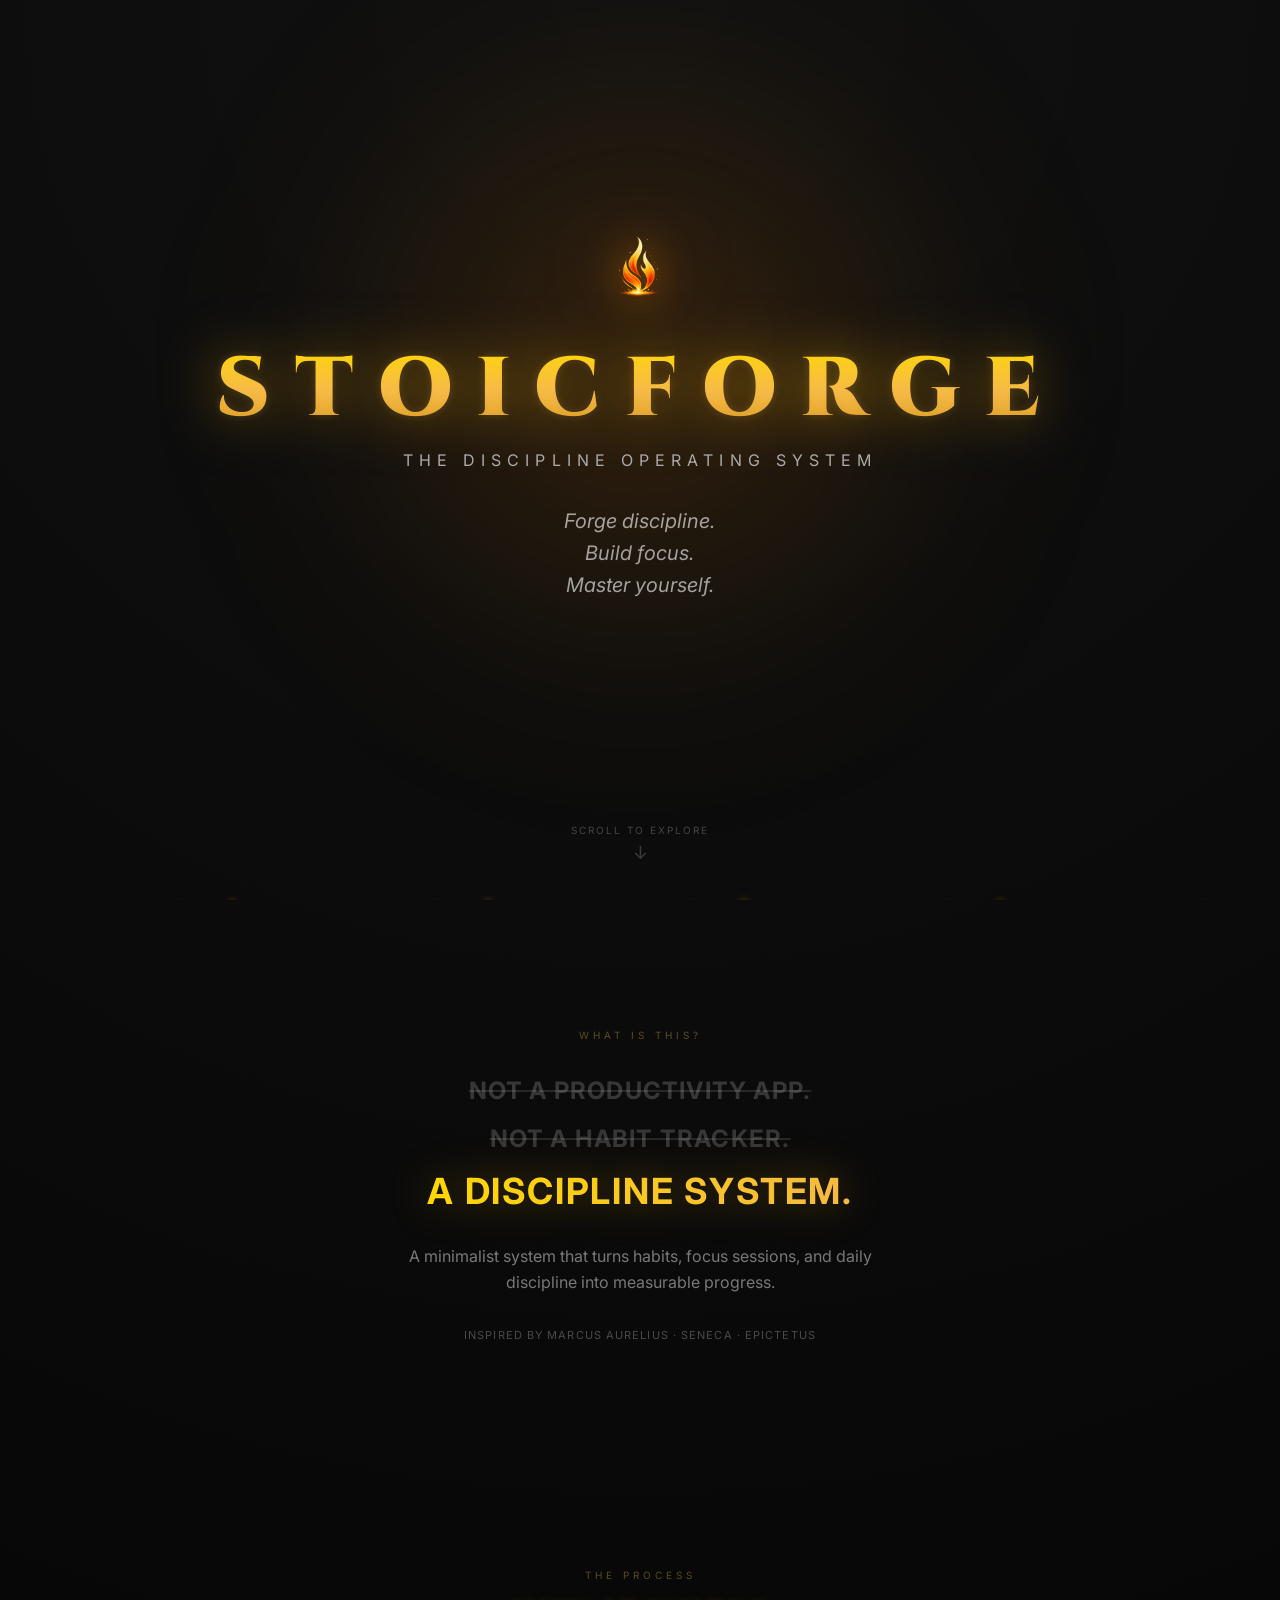
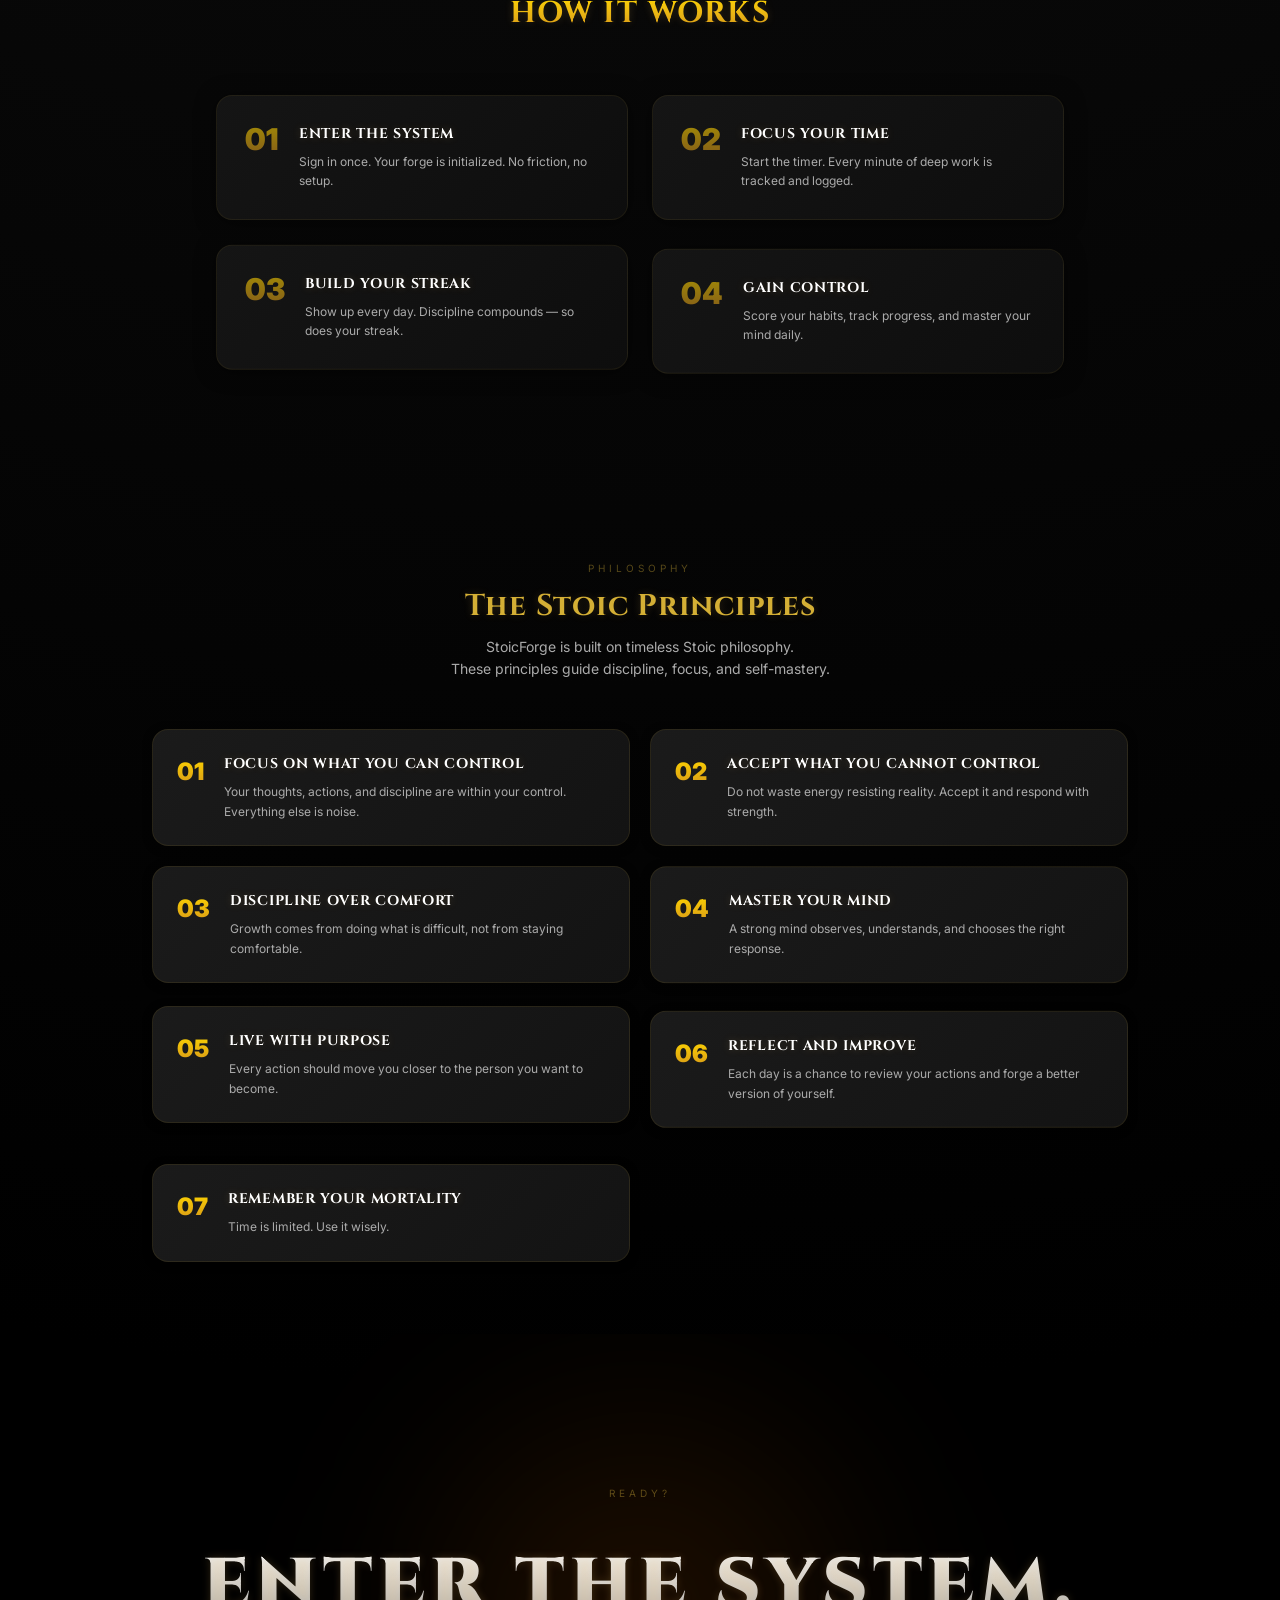
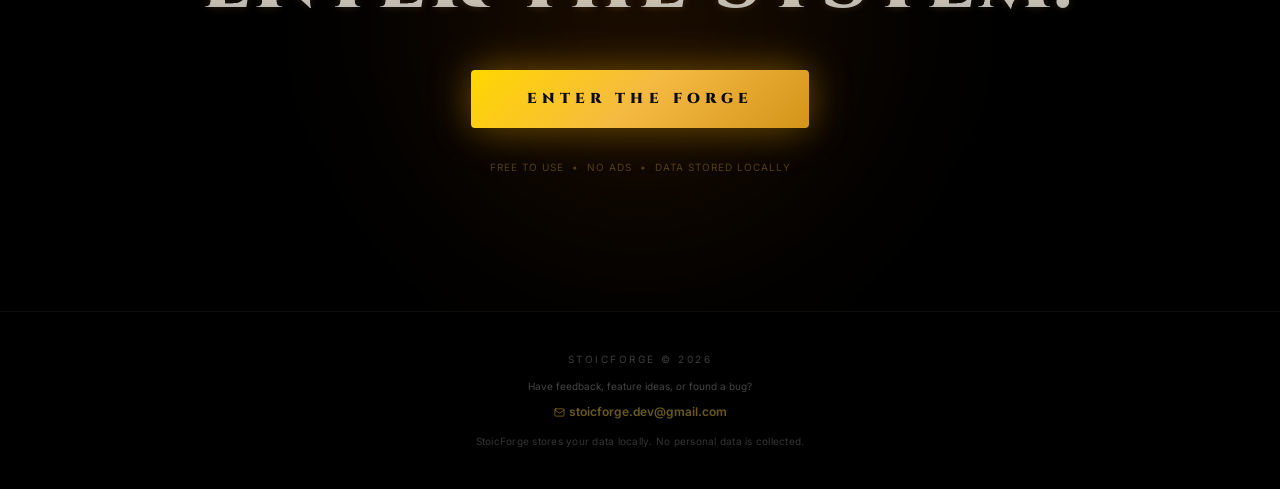
==== commit fd179ffc: "Add files via upload major ui update" ====
--- a/index.html
+++ b/index.html
@@ -37,8 +37,8 @@
       gtag('js', new Date());
       gtag('config', 'G-GJX3338EN8');
     </script>
-    <script type="module" crossorigin src="/assets/index-D5zeCyPo.js"></script>
-    <link rel="stylesheet" crossorigin href="/assets/index-DrEdA57B.css">
+    <script type="module" crossorigin src="/assets/index-BLCX-Th0.js"></script>
+    <link rel="stylesheet" crossorigin href="/assets/index-B94j0vnW.css">
   </head>
   <body>
     <div id="root"></div>
--- a/assets/index-B94j0vnW.css
+++ b/assets/index-B94j0vnW.css
@@ -0,0 +1 @@
+@import"https://fonts.googleapis.com/css2?family=Cinzel:wght@400;500;600;700;800;900&family=Inter:wght@300;400;500;600;700&display=swap";*,:before,:after{--tw-border-spacing-x: 0;--tw-border-spacing-y: 0;--tw-translate-x: 0;--tw-translate-y: 0;--tw-rotate: 0;--tw-skew-x: 0;--tw-skew-y: 0;--tw-scale-x: 1;--tw-scale-y: 1;--tw-pan-x: ;--tw-pan-y: ;--tw-pinch-zoom: ;--tw-scroll-snap-strictness: proximity;--tw-gradient-from-position: ;--tw-gradient-via-position: ;--tw-gradient-to-position: ;--tw-ordinal: ;--tw-slashed-zero: ;--tw-numeric-figure: ;--tw-numeric-spacing: ;--tw-numeric-fraction: ;--tw-ring-inset: ;--tw-ring-offset-width: 0px;--tw-ring-offset-color: #fff;--tw-ring-color: rgb(59 130 246 / .5);--tw-ring-offset-shadow: 0 0 #0000;--tw-ring-shadow: 0 0 #0000;--tw-shadow: 0 0 #0000;--tw-shadow-colored: 0 0 #0000;--tw-blur: ;--tw-brightness: ;--tw-contrast: ;--tw-grayscale: ;--tw-hue-rotate: ;--tw-invert: ;--tw-saturate: ;--tw-sepia: ;--tw-drop-shadow: ;--tw-backdrop-blur: ;--tw-backdrop-brightness: ;--tw-backdrop-contrast: ;--tw-backdrop-grayscale: ;--tw-backdrop-hue-rotate: ;--tw-backdrop-invert: ;--tw-backdrop-opacity: ;--tw-backdrop-saturate: ;--tw-backdrop-sepia: ;--tw-contain-size: ;--tw-contain-layout: ;--tw-contain-paint: ;--tw-contain-style: }::backdrop{--tw-border-spacing-x: 0;--tw-border-spacing-y: 0;--tw-translate-x: 0;--tw-translate-y: 0;--tw-rotate: 0;--tw-skew-x: 0;--tw-skew-y: 0;--tw-scale-x: 1;--tw-scale-y: 1;--tw-pan-x: ;--tw-pan-y: ;--tw-pinch-zoom: ;--tw-scroll-snap-strictness: proximity;--tw-gradient-from-position: ;--tw-gradient-via-position: ;--tw-gradient-to-position: ;--tw-ordinal: ;--tw-slashed-zero: ;--tw-numeric-figure: ;--tw-numeric-spacing: ;--tw-numeric-fraction: ;--tw-ring-inset: ;--tw-ring-offset-width: 0px;--tw-ring-offset-color: #fff;--tw-ring-color: rgb(59 130 246 / .5);--tw-ring-offset-shadow: 0 0 #0000;--tw-ring-shadow: 0 0 #0000;--tw-shadow: 0 0 #0000;--tw-shadow-colored: 0 0 #0000;--tw-blur: ;--tw-brightness: ;--tw-contrast: ;--tw-grayscale: ;--tw-hue-rotate: ;--tw-invert: ;--tw-saturate: ;--tw-sepia: ;--tw-drop-shadow: ;--tw-backdrop-blur: ;--tw-backdrop-brightness: ;--tw-backdrop-contrast: ;--tw-backdrop-grayscale: ;--tw-backdrop-hue-rotate: ;--tw-backdrop-invert: ;--tw-backdrop-opacity: ;--tw-backdrop-saturate: ;--tw-backdrop-sepia: ;--tw-contain-size: ;--tw-contain-layout: ;--tw-contain-paint: ;--tw-contain-style: }*,:before,:after{box-sizing:border-box;border-width:0;border-style:solid;border-color:#e5e7eb}:before,:after{--tw-content: ""}html,:host{line-height:1.5;-webkit-text-size-adjust:100%;-moz-tab-size:4;-o-tab-size:4;tab-size:4;font-family:var(--font-sans);font-feature-settings:normal;font-variation-settings:normal;-webkit-tap-highlight-color:transparent}body{margin:0;line-height:inherit}hr{height:0;color:inherit;border-top-width:1px}abbr:where([title]){-webkit-text-decoration:underline dotted;text-decoration:underline dotted}h1,h2,h3,h4,h5,h6{font-size:inherit;font-weight:inherit}a{color:inherit;text-decoration:inherit}b,strong{font-weight:bolder}code,kbd,samp,pre{font-family:var(--font-mono);font-feature-settings:normal;font-variation-settings:normal;font-size:1em}small{font-size:80%}sub,sup{font-size:75%;line-height:0;position:relative;vertical-align:baseline}sub{bottom:-.25em}sup{top:-.5em}table{text-indent:0;border-color:inherit;border-collapse:collapse}button,input,optgroup,select,textarea{font-family:inherit;font-feature-settings:inherit;font-variation-settings:inherit;font-size:100%;font-weight:inherit;line-height:inherit;letter-spacing:inherit;color:inherit;margin:0;padding:0}button,select{text-transform:none}button,input:where([type=button]),input:where([type=reset]),input:where([type=submit]){-webkit-appearance:button;background-color:transparent;background-image:none}:-moz-focusring{outline:auto}:-moz-ui-invalid{box-shadow:none}progress{vertical-align:baseline}::-webkit-inner-spin-button,::-webkit-outer-spin-button{height:auto}[type=search]{-webkit-appearance:textfield;outline-offset:-2px}::-webkit-search-decoration{-webkit-appearance:none}::-webkit-file-upload-button{-webkit-appearance:button;font:inherit}summary{display:list-item}blockquote,dl,dd,h1,h2,h3,h4,h5,h6,hr,figure,p,pre{margin:0}fieldset{margin:0;padding:0}legend{padding:0}ol,ul,menu{list-style:none;margin:0;padding:0}dialog{padding:0}textarea{resize:vertical}input::-moz-placeholder,textarea::-moz-placeholder{opacity:1;color:#9ca3af}input::placeholder,textarea::placeholder{opacity:1;color:#9ca3af}button,[role=button]{cursor:pointer}:disabled{cursor:default}img,svg,video,canvas,audio,iframe,embed,object{display:block;vertical-align:middle}img,video{max-width:100%;height:auto}[hidden]:where(:not([hidden=until-found])){display:none}html{scroll-behavior:smooth}:root{--background: 0 0% 6%;--foreground: 0 0% 100%;--card: 0 0% 11%;--card-foreground: 0 0% 100%;--popover: 0 0% 11%;--popover-foreground: 0 0% 100%;--primary: 46 65% 52%;--primary-foreground: 0 0% 6%;--secondary: 0 0% 15%;--secondary-foreground: 0 0% 80%;--muted: 0 0% 15%;--muted-foreground: 0 0% 67%;--accent: 46 65% 52%;--accent-foreground: 0 0% 6%;--destructive: 0 84% 60%;--destructive-foreground: 0 0% 100%;--border: 0 0% 20%;--input: 0 0% 20%;--ring: 46 65% 52%;--radius: .5rem;--font-cinzel: "Cinzel", serif;--font-inter: "Inter", sans-serif}body{--tw-bg-opacity: 1;background-color:hsl(var(--background) / var(--tw-bg-opacity, 1));--tw-text-opacity: 1;color:hsl(var(--foreground) / var(--tw-text-opacity, 1));-webkit-font-smoothing:antialiased;-moz-osx-font-smoothing:grayscale}body *::-moz-selection{background-color:hsl(var(--primary) / .3);--tw-text-opacity: 1;color:hsl(var(--primary) / var(--tw-text-opacity, 1))}body *::selection{background-color:hsl(var(--primary) / .3);--tw-text-opacity: 1;color:hsl(var(--primary) / var(--tw-text-opacity, 1))}body::-moz-selection{background-color:hsl(var(--primary) / .3);--tw-text-opacity: 1;color:hsl(var(--primary) / var(--tw-text-opacity, 1))}body::selection{background-color:hsl(var(--primary) / .3);--tw-text-opacity: 1;color:hsl(var(--primary) / var(--tw-text-opacity, 1))}body{font-family:var(--font-inter);background-image:radial-gradient(rgba(255,255,255,.025) 1px,transparent 1px),radial-gradient(circle at 50% 0%,rgba(212,175,55,.04) 0%,transparent 50%);background-size:3px 3px,100% 100%;background-attachment:fixed}h1,h2,h3,h4,h5,h6{font-family:var(--font-cinzel);letter-spacing:.025em;text-shadow:0 0 8px rgba(255,200,100,.18)}.sr-only{position:absolute;width:1px;height:1px;padding:0;margin:-1px;overflow:hidden;clip:rect(0,0,0,0);white-space:nowrap;border-width:0}.pointer-events-none{pointer-events:none}.pointer-events-auto{pointer-events:auto}.visible{visibility:visible}.invisible{visibility:hidden}.fixed{position:fixed}.absolute{position:absolute}.relative{position:relative}.sticky{position:sticky}.inset-0{inset:0}.inset-x-0{left:0;right:0}.inset-y-0{top:0;bottom:0}.-bottom-12{bottom:-3rem}.-bottom-4{bottom:-1rem}.-left-12{left:-3rem}.-right-12{right:-3rem}.-right-4{right:-1rem}.-top-1{top:-.25rem}.-top-12{top:-3rem}.bottom-0{bottom:0}.bottom-10{bottom:2.5rem}.left-0{left:0}.left-1{left:.25rem}.left-1\/2{left:50%}.left-2{left:.5rem}.left-3{left:.75rem}.left-\[50\%\]{left:50%}.right-0{right:0}.right-1{right:.25rem}.right-2{right:.5rem}.right-3{right:.75rem}.right-4{right:1rem}.right-8{right:2rem}.top-0{top:0}.top-1\.5{top:.375rem}.top-1\/2{top:50%}.top-2{top:.5rem}.top-3{top:.75rem}.top-3\.5{top:.875rem}.top-4{top:1rem}.top-\[1px\]{top:1px}.top-\[50\%\]{top:50%}.top-\[60\%\]{top:60%}.top-full{top:100%}.z-0{z-index:0}.z-10{z-index:10}.z-20{z-index:20}.z-50{z-index:50}.z-\[100\]{z-index:100}.z-\[1\]{z-index:1}.z-\[200\]{z-index:200}.z-\[300\]{z-index:300}.z-\[999\]{z-index:999}.-mx-1{margin-left:-.25rem;margin-right:-.25rem}.mx-2{margin-left:.5rem;margin-right:.5rem}.mx-3\.5{margin-left:.875rem;margin-right:.875rem}.mx-4{margin-left:1rem;margin-right:1rem}.mx-auto{margin-left:auto;margin-right:auto}.my-0\.5{margin-top:.125rem;margin-bottom:.125rem}.my-1{margin-top:.25rem;margin-bottom:.25rem}.-ml-4{margin-left:-1rem}.-mt-4{margin-top:-1rem}.mb-1{margin-bottom:.25rem}.mb-10{margin-bottom:2.5rem}.mb-12{margin-bottom:3rem}.mb-16{margin-bottom:4rem}.mb-2{margin-bottom:.5rem}.mb-3{margin-bottom:.75rem}.mb-4{margin-bottom:1rem}.mb-6{margin-bottom:1.5rem}.ml-0\.5{margin-left:.125rem}.ml-1{margin-left:.25rem}.ml-auto{margin-left:auto}.mr-1{margin-right:.25rem}.mr-2{margin-right:.5rem}.mt-0\.5{margin-top:.125rem}.mt-1{margin-top:.25rem}.mt-1\.5{margin-top:.375rem}.mt-2{margin-top:.5rem}.mt-24{margin-top:6rem}.mt-3{margin-top:.75rem}.mt-4{margin-top:1rem}.mt-5{margin-top:1.25rem}.mt-6{margin-top:1.5rem}.mt-auto{margin-top:auto}.block{display:block}.inline-block{display:inline-block}.inline{display:inline}.flex{display:flex}.inline-flex{display:inline-flex}.table{display:table}.grid{display:grid}.hidden{display:none}.aspect-square{aspect-ratio:1 / 1}.aspect-video{aspect-ratio:16 / 9}.size-4{width:1rem;height:1rem}.h-0\.5{height:.125rem}.h-1{height:.25rem}.h-1\.5{height:.375rem}.h-10{height:2.5rem}.h-11{height:2.75rem}.h-12{height:3rem}.h-16{height:4rem}.h-2{height:.5rem}.h-2\.5{height:.625rem}.h-3{height:.75rem}.h-3\.5{height:.875rem}.h-4{height:1rem}.h-40{height:10rem}.h-5{height:1.25rem}.h-6{height:1.5rem}.h-7{height:1.75rem}.h-8{height:2rem}.h-9{height:2.25rem}.h-\[1\.5px\]{height:1.5px}.h-\[1px\]{height:1px}.h-\[220px\]{height:220px}.h-\[var\(--radix-navigation-menu-viewport-height\)\]{height:var(--radix-navigation-menu-viewport-height)}.h-\[var\(--radix-select-trigger-height\)\]{height:var(--radix-select-trigger-height)}.h-auto{height:auto}.h-full{height:100%}.h-px{height:1px}.h-svh{height:100svh}.max-h-\[--radix-context-menu-content-available-height\]{max-height:var(--radix-context-menu-content-available-height)}.max-h-\[--radix-select-content-available-height\]{max-height:var(--radix-select-content-available-height)}.max-h-\[300px\]{max-height:300px}.max-h-\[60vh\]{max-height:60vh}.max-h-\[var\(--radix-dropdown-menu-content-available-height\)\]{max-height:var(--radix-dropdown-menu-content-available-height)}.max-h-screen{max-height:100vh}.min-h-0{min-height:0px}.min-h-10{min-height:2.5rem}.min-h-8{min-height:2rem}.min-h-9{min-height:2.25rem}.min-h-\[150px\]{min-height:150px}.min-h-\[300px\]{min-height:300px}.min-h-\[80px\]{min-height:80px}.min-h-screen{min-height:100vh}.min-h-svh{min-height:100svh}.w-0{width:0px}.w-1{width:.25rem}.w-1\.5{width:.375rem}.w-1\/3{width:33.333333%}.w-10{width:2.5rem}.w-11{width:2.75rem}.w-2{width:.5rem}.w-2\.5{width:.625rem}.w-3{width:.75rem}.w-3\.5{width:.875rem}.w-3\/4{width:75%}.w-4{width:1rem}.w-5{width:1.25rem}.w-6{width:1.5rem}.w-64{width:16rem}.w-7{width:1.75rem}.w-72{width:18rem}.w-8{width:2rem}.w-9{width:2.25rem}.w-\[100px\]{width:100px}.w-\[1px\]{width:1px}.w-\[var\(--sidebar-width\)\]{width:var(--sidebar-width)}.w-auto{width:auto}.w-full{width:100%}.w-max{width:-moz-max-content;width:max-content}.w-px{width:1px}.min-w-0{min-width:0px}.min-w-10{min-width:2.5rem}.min-w-11{min-width:2.75rem}.min-w-5{min-width:1.25rem}.min-w-9{min-width:2.25rem}.min-w-\[12rem\]{min-width:12rem}.min-w-\[8rem\]{min-width:8rem}.min-w-\[var\(--radix-select-trigger-width\)\]{min-width:var(--radix-select-trigger-width)}.max-w-3xl{max-width:48rem}.max-w-4xl{max-width:56rem}.max-w-5xl{max-width:64rem}.max-w-\[var\(--skeleton-width\)\]{max-width:var(--skeleton-width)}.max-w-lg{max-width:32rem}.max-w-max{max-width:-moz-max-content;max-width:max-content}.max-w-md{max-width:28rem}.max-w-xl{max-width:36rem}.flex-1{flex:1 1 0%}.flex-shrink-0,.shrink-0{flex-shrink:0}.grow{flex-grow:1}.grow-0{flex-grow:0}.basis-full{flex-basis:100%}.caption-bottom{caption-side:bottom}.border-collapse{border-collapse:collapse}.origin-\[--radix-context-menu-content-transform-origin\]{transform-origin:var(--radix-context-menu-content-transform-origin)}.origin-\[--radix-dropdown-menu-content-transform-origin\]{transform-origin:var(--radix-dropdown-menu-content-transform-origin)}.origin-\[--radix-hover-card-content-transform-origin\]{transform-origin:var(--radix-hover-card-content-transform-origin)}.origin-\[--radix-menubar-content-transform-origin\]{transform-origin:var(--radix-menubar-content-transform-origin)}.origin-\[--radix-popover-content-transform-origin\]{transform-origin:var(--radix-popover-content-transform-origin)}.origin-\[--radix-select-content-transform-origin\]{transform-origin:var(--radix-select-content-transform-origin)}.origin-\[--radix-tooltip-content-transform-origin\]{transform-origin:var(--radix-tooltip-content-transform-origin)}.-translate-x-1\/2{--tw-translate-x: -50%;transform:translate(var(--tw-translate-x),var(--tw-translate-y)) rotate(var(--tw-rotate)) skew(var(--tw-skew-x)) skewY(var(--tw-skew-y)) scaleX(var(--tw-scale-x)) scaleY(var(--tw-scale-y))}.-translate-x-px{--tw-translate-x: -1px;transform:translate(var(--tw-translate-x),var(--tw-translate-y)) rotate(var(--tw-rotate)) skew(var(--tw-skew-x)) skewY(var(--tw-skew-y)) scaleX(var(--tw-scale-x)) scaleY(var(--tw-scale-y))}.-translate-y-1\/2{--tw-translate-y: -50%;transform:translate(var(--tw-translate-x),var(--tw-translate-y)) rotate(var(--tw-rotate)) skew(var(--tw-skew-x)) skewY(var(--tw-skew-y)) scaleX(var(--tw-scale-x)) scaleY(var(--tw-scale-y))}.translate-x-1{--tw-translate-x: .25rem;transform:translate(var(--tw-translate-x),var(--tw-translate-y)) rotate(var(--tw-rotate)) skew(var(--tw-skew-x)) skewY(var(--tw-skew-y)) scaleX(var(--tw-scale-x)) scaleY(var(--tw-scale-y))}.translate-x-6{--tw-translate-x: 1.5rem;transform:translate(var(--tw-translate-x),var(--tw-translate-y)) rotate(var(--tw-rotate)) skew(var(--tw-skew-x)) skewY(var(--tw-skew-y)) scaleX(var(--tw-scale-x)) scaleY(var(--tw-scale-y))}.translate-x-\[-50\%\]{--tw-translate-x: -50%;transform:translate(var(--tw-translate-x),var(--tw-translate-y)) rotate(var(--tw-rotate)) skew(var(--tw-skew-x)) skewY(var(--tw-skew-y)) scaleX(var(--tw-scale-x)) scaleY(var(--tw-scale-y))}.translate-x-px{--tw-translate-x: 1px;transform:translate(var(--tw-translate-x),var(--tw-translate-y)) rotate(var(--tw-rotate)) skew(var(--tw-skew-x)) skewY(var(--tw-skew-y)) scaleX(var(--tw-scale-x)) scaleY(var(--tw-scale-y))}.translate-y-\[-50\%\]{--tw-translate-y: -50%;transform:translate(var(--tw-translate-x),var(--tw-translate-y)) rotate(var(--tw-rotate)) skew(var(--tw-skew-x)) skewY(var(--tw-skew-y)) scaleX(var(--tw-scale-x)) scaleY(var(--tw-scale-y))}.-rotate-90{--tw-rotate: -90deg;transform:translate(var(--tw-translate-x),var(--tw-translate-y)) rotate(var(--tw-rotate)) skew(var(--tw-skew-x)) skewY(var(--tw-skew-y)) scaleX(var(--tw-scale-x)) scaleY(var(--tw-scale-y))}.rotate-45{--tw-rotate: 45deg;transform:translate(var(--tw-translate-x),var(--tw-translate-y)) rotate(var(--tw-rotate)) skew(var(--tw-skew-x)) skewY(var(--tw-skew-y)) scaleX(var(--tw-scale-x)) scaleY(var(--tw-scale-y))}.rotate-90{--tw-rotate: 90deg;transform:translate(var(--tw-translate-x),var(--tw-translate-y)) rotate(var(--tw-rotate)) skew(var(--tw-skew-x)) skewY(var(--tw-skew-y)) scaleX(var(--tw-scale-x)) scaleY(var(--tw-scale-y))}.transform{transform:translate(var(--tw-translate-x),var(--tw-translate-y)) rotate(var(--tw-rotate)) skew(var(--tw-skew-x)) skewY(var(--tw-skew-y)) scaleX(var(--tw-scale-x)) scaleY(var(--tw-scale-y))}@keyframes pulse{50%{opacity:.5}}.animate-pulse{animation:pulse 2s cubic-bezier(.4,0,.6,1) infinite}@keyframes spin{to{transform:rotate(360deg)}}.animate-spin{animation:spin 1s linear infinite}.cursor-default{cursor:default}.cursor-not-allowed{cursor:not-allowed}.cursor-pointer{cursor:pointer}.touch-none{touch-action:none}.select-none{-webkit-user-select:none;-moz-user-select:none;user-select:none}.resize-none{resize:none}.list-none{list-style-type:none}.grid-cols-1{grid-template-columns:repeat(1,minmax(0,1fr))}.grid-cols-2{grid-template-columns:repeat(2,minmax(0,1fr))}.grid-cols-3{grid-template-columns:repeat(3,minmax(0,1fr))}.flex-row{flex-direction:row}.flex-col{flex-direction:column}.flex-col-reverse{flex-direction:column-reverse}.flex-wrap{flex-wrap:wrap}.items-start{align-items:flex-start}.items-end{align-items:flex-end}.items-center{align-items:center}.items-stretch{align-items:stretch}.justify-center{justify-content:center}.justify-between{justify-content:space-between}.justify-around{justify-content:space-around}.gap-1{gap:.25rem}.gap-1\.5{gap:.375rem}.gap-2{gap:.5rem}.gap-2\.5{gap:.625rem}.gap-3{gap:.75rem}.gap-4{gap:1rem}.gap-5{gap:1.25rem}.gap-6{gap:1.5rem}.gap-8{gap:2rem}.gap-x-3{-moz-column-gap:.75rem;column-gap:.75rem}.gap-y-1{row-gap:.25rem}.space-x-1>:not([hidden])~:not([hidden]){--tw-space-x-reverse: 0;margin-right:calc(.25rem * var(--tw-space-x-reverse));margin-left:calc(.25rem * calc(1 - var(--tw-space-x-reverse)))}.space-x-4>:not([hidden])~:not([hidden]){--tw-space-x-reverse: 0;margin-right:calc(1rem * var(--tw-space-x-reverse));margin-left:calc(1rem * calc(1 - var(--tw-space-x-reverse)))}.space-y-0\.5>:not([hidden])~:not([hidden]){--tw-space-y-reverse: 0;margin-top:calc(.125rem * calc(1 - var(--tw-space-y-reverse)));margin-bottom:calc(.125rem * var(--tw-space-y-reverse))}.space-y-1>:not([hidden])~:not([hidden]){--tw-space-y-reverse: 0;margin-top:calc(.25rem * calc(1 - var(--tw-space-y-reverse)));margin-bottom:calc(.25rem * var(--tw-space-y-reverse))}.space-y-1\.5>:not([hidden])~:not([hidden]){--tw-space-y-reverse: 0;margin-top:calc(.375rem * calc(1 - var(--tw-space-y-reverse)));margin-bottom:calc(.375rem * var(--tw-space-y-reverse))}.space-y-2>:not([hidden])~:not([hidden]){--tw-space-y-reverse: 0;margin-top:calc(.5rem * calc(1 - var(--tw-space-y-reverse)));margin-bottom:calc(.5rem * var(--tw-space-y-reverse))}.space-y-2\.5>:not([hidden])~:not([hidden]){--tw-space-y-reverse: 0;margin-top:calc(.625rem * calc(1 - var(--tw-space-y-reverse)));margin-bottom:calc(.625rem * var(--tw-space-y-reverse))}.space-y-3>:not([hidden])~:not([hidden]){--tw-space-y-reverse: 0;margin-top:calc(.75rem * calc(1 - var(--tw-space-y-reverse)));margin-bottom:calc(.75rem * var(--tw-space-y-reverse))}.space-y-4>:not([hidden])~:not([hidden]){--tw-space-y-reverse: 0;margin-top:calc(1rem * calc(1 - var(--tw-space-y-reverse)));margin-bottom:calc(1rem * var(--tw-space-y-reverse))}.space-y-6>:not([hidden])~:not([hidden]){--tw-space-y-reverse: 0;margin-top:calc(1.5rem * calc(1 - var(--tw-space-y-reverse)));margin-bottom:calc(1.5rem * var(--tw-space-y-reverse))}.overflow-auto{overflow:auto}.overflow-hidden{overflow:hidden}.overflow-x-auto{overflow-x:auto}.overflow-y-auto{overflow-y:auto}.overflow-x-hidden{overflow-x:hidden}.truncate{overflow:hidden;text-overflow:ellipsis;white-space:nowrap}.whitespace-nowrap{white-space:nowrap}.whitespace-pre-wrap{white-space:pre-wrap}.break-words{overflow-wrap:break-word}.rounded{border-radius:.25rem}.rounded-2xl{border-radius:1rem}.rounded-\[2px\]{border-radius:2px}.rounded-\[inherit\]{border-radius:inherit}.rounded-full{border-radius:9999px}.rounded-lg{border-radius:.5625rem}.rounded-md{border-radius:.375rem}.rounded-sm{border-radius:.1875rem}.rounded-xl{border-radius:.75rem}.rounded-t-\[10px\]{border-top-left-radius:10px;border-top-right-radius:10px}.rounded-tl-sm{border-top-left-radius:.1875rem}.border{border-width:1px}.border-2{border-width:2px}.border-\[1\.5px\]{border-width:1.5px}.border-y{border-top-width:1px;border-bottom-width:1px}.border-b{border-bottom-width:1px}.border-l{border-left-width:1px}.border-r{border-right-width:1px}.border-t{border-top-width:1px}.border-t-4{border-top-width:4px}.border-dashed{border-style:dashed}.border-\[--color-border\]{border-color:var(--color-border)}.border-border{--tw-border-opacity: 1;border-color:hsl(var(--border) / var(--tw-border-opacity, 1))}.border-border\/30{border-color:hsl(var(--border) / .3)}.border-border\/40{border-color:hsl(var(--border) / .4)}.border-border\/50{border-color:hsl(var(--border) / .5)}.border-card-border{--tw-border-opacity: 1;border-color:hsl(var(--card-border) / var(--tw-border-opacity, 1))}.border-destructive{--tw-border-opacity: 1;border-color:hsl(var(--destructive) / var(--tw-border-opacity, 1))}.border-destructive-border{border-color:var(--destructive-border)}.border-destructive\/50{border-color:hsl(var(--destructive) / .5)}.border-green-500{--tw-border-opacity: 1;border-color:rgb(34 197 94 / var(--tw-border-opacity, 1))}.border-green-500\/50{border-color:#22c55e80}.border-input{--tw-border-opacity: 1;border-color:hsl(var(--input) / var(--tw-border-opacity, 1))}.border-muted-foreground{--tw-border-opacity: 1;border-color:hsl(var(--muted-foreground) / var(--tw-border-opacity, 1))}.border-muted-foreground\/20{border-color:hsl(var(--muted-foreground) / .2)}.border-muted-foreground\/50{border-color:hsl(var(--muted-foreground) / .5)}.border-orange-500\/10{border-color:#f973161a}.border-orange-500\/20{border-color:#f9731633}.border-primary{--tw-border-opacity: 1;border-color:hsl(var(--primary) / var(--tw-border-opacity, 1))}.border-primary-border{border-color:var(--primary-border)}.border-primary\/20{border-color:hsl(var(--primary) / .2)}.border-primary\/30{border-color:hsl(var(--primary) / .3)}.border-primary\/50{border-color:hsl(var(--primary) / .5)}.border-secondary-border{border-color:var(--secondary-border)}.border-sidebar-border{--tw-border-opacity: 1;border-color:hsl(var(--sidebar-border) / var(--tw-border-opacity, 1))}.border-transparent{border-color:transparent}.border-white\/20{border-color:#fff3}.border-white\/5{border-color:#ffffff0d}.border-white\/\[0\.04\]{border-color:#ffffff0a}.border-white\/\[0\.05\]{border-color:#ffffff0d}.border-l-transparent{border-left-color:transparent}.border-t-primary{--tw-border-opacity: 1;border-top-color:hsl(var(--primary) / var(--tw-border-opacity, 1))}.border-t-transparent{border-top-color:transparent}.bg-\[\#1c1c1c\]{--tw-bg-opacity: 1;background-color:rgb(28 28 28 / var(--tw-bg-opacity, 1))}.bg-\[--color-bg\]{background-color:var(--color-bg)}.bg-accent{--tw-bg-opacity: 1;background-color:hsl(var(--accent) / var(--tw-bg-opacity, 1))}.bg-background{--tw-bg-opacity: 1;background-color:hsl(var(--background) / var(--tw-bg-opacity, 1))}.bg-background\/80{background-color:hsl(var(--background) / .8)}.bg-black\/80{background-color:#000c}.bg-border{--tw-bg-opacity: 1;background-color:hsl(var(--border) / var(--tw-bg-opacity, 1))}.bg-card{--tw-bg-opacity: 1;background-color:hsl(var(--card) / var(--tw-bg-opacity, 1))}.bg-destructive{--tw-bg-opacity: 1;background-color:hsl(var(--destructive) / var(--tw-bg-opacity, 1))}.bg-foreground{--tw-bg-opacity: 1;background-color:hsl(var(--foreground) / var(--tw-bg-opacity, 1))}.bg-gray-50{--tw-bg-opacity: 1;background-color:rgb(249 250 251 / var(--tw-bg-opacity, 1))}.bg-green-500{--tw-bg-opacity: 1;background-color:rgb(34 197 94 / var(--tw-bg-opacity, 1))}.bg-green-500\/20{background-color:#22c55e33}.bg-muted{--tw-bg-opacity: 1;background-color:hsl(var(--muted) / var(--tw-bg-opacity, 1))}.bg-muted\/50{background-color:hsl(var(--muted) / .5)}.bg-orange-500\/10{background-color:#f973161a}.bg-orange-500\/5{background-color:#f973160d}.bg-popover{--tw-bg-opacity: 1;background-color:hsl(var(--popover) / var(--tw-bg-opacity, 1))}.bg-primary{--tw-bg-opacity: 1;background-color:hsl(var(--primary) / var(--tw-bg-opacity, 1))}.bg-primary\/10{background-color:hsl(var(--primary) / .1)}.bg-primary\/20{background-color:hsl(var(--primary) / .2)}.bg-primary\/40{background-color:hsl(var(--primary) / .4)}.bg-primary\/5{background-color:hsl(var(--primary) / .05)}.bg-secondary{--tw-bg-opacity: 1;background-color:hsl(var(--secondary) / var(--tw-bg-opacity, 1))}.bg-secondary\/10{background-color:hsl(var(--secondary) / .1)}.bg-secondary\/20{background-color:hsl(var(--secondary) / .2)}.bg-secondary\/30{background-color:hsl(var(--secondary) / .3)}.bg-secondary\/50{background-color:hsl(var(--secondary) / .5)}.bg-sidebar{--tw-bg-opacity: 1;background-color:hsl(var(--sidebar) / var(--tw-bg-opacity, 1))}.bg-sidebar-border{--tw-bg-opacity: 1;background-color:hsl(var(--sidebar-border) / var(--tw-bg-opacity, 1))}.bg-transparent{background-color:transparent}.bg-white{--tw-bg-opacity: 1;background-color:rgb(255 255 255 / var(--tw-bg-opacity, 1))}.bg-gradient-to-br{background-image:linear-gradient(to bottom right,var(--tw-gradient-stops))}.bg-gradient-to-r{background-image:linear-gradient(to right,var(--tw-gradient-stops))}.from-primary\/10{--tw-gradient-from: hsl(var(--primary) / .1) var(--tw-gradient-from-position);--tw-gradient-to: hsl(var(--primary) / 0) var(--tw-gradient-to-position);--tw-gradient-stops: var(--tw-gradient-from), var(--tw-gradient-to)}.from-primary\/40{--tw-gradient-from: hsl(var(--primary) / .4) var(--tw-gradient-from-position);--tw-gradient-to: hsl(var(--primary) / 0) var(--tw-gradient-to-position);--tw-gradient-stops: var(--tw-gradient-from), var(--tw-gradient-to)}.from-white\/\[0\.02\]{--tw-gradient-from: rgb(255 255 255 / .02) var(--tw-gradient-from-position);--tw-gradient-to: rgb(255 255 255 / 0) var(--tw-gradient-to-position);--tw-gradient-stops: var(--tw-gradient-from), var(--tw-gradient-to)}.via-transparent{--tw-gradient-to: rgb(0 0 0 / 0) var(--tw-gradient-to-position);--tw-gradient-stops: var(--tw-gradient-from), transparent var(--tw-gradient-via-position), var(--tw-gradient-to)}.to-primary{--tw-gradient-to: hsl(var(--primary) / 1) var(--tw-gradient-to-position)}.to-transparent{--tw-gradient-to: transparent var(--tw-gradient-to-position)}.fill-current{fill:currentColor}.fill-primary{fill:hsl(var(--primary) / 1)}.p-0{padding:0}.p-1{padding:.25rem}.p-1\.5{padding:.375rem}.p-10{padding:2.5rem}.p-2{padding:.5rem}.p-3{padding:.75rem}.p-4{padding:1rem}.p-6{padding:1.5rem}.p-7{padding:1.75rem}.p-8{padding:2rem}.p-\[1px\]{padding:1px}.px-1{padding-left:.25rem;padding-right:.25rem}.px-2{padding-left:.5rem;padding-right:.5rem}.px-2\.5{padding-left:.625rem;padding-right:.625rem}.px-3{padding-left:.75rem;padding-right:.75rem}.px-4{padding-left:1rem;padding-right:1rem}.px-5{padding-left:1.25rem;padding-right:1.25rem}.px-6{padding-left:1.5rem;padding-right:1.5rem}.px-8{padding-left:2rem;padding-right:2rem}.py-0\.5{padding-top:.125rem;padding-bottom:.125rem}.py-1{padding-top:.25rem;padding-bottom:.25rem}.py-1\.5{padding-top:.375rem;padding-bottom:.375rem}.py-10{padding-top:2.5rem;padding-bottom:2.5rem}.py-2{padding-top:.5rem;padding-bottom:.5rem}.py-2\.5{padding-top:.625rem;padding-bottom:.625rem}.py-20{padding-top:5rem;padding-bottom:5rem}.py-24{padding-top:6rem;padding-bottom:6rem}.py-3{padding-top:.75rem;padding-bottom:.75rem}.py-32{padding-top:8rem;padding-bottom:8rem}.py-36{padding-top:9rem;padding-bottom:9rem}.py-4{padding-top:1rem;padding-bottom:1rem}.py-5{padding-top:1.25rem;padding-bottom:1.25rem}.py-6{padding-top:1.5rem;padding-bottom:1.5rem}.py-8{padding-top:2rem;padding-bottom:2rem}.pb-1{padding-bottom:.25rem}.pb-2{padding-bottom:.5rem}.pb-20{padding-bottom:5rem}.pb-3{padding-bottom:.75rem}.pb-4{padding-bottom:1rem}.pb-5{padding-bottom:1.25rem}.pb-6{padding-bottom:1.5rem}.pl-2\.5{padding-left:.625rem}.pl-3{padding-left:.75rem}.pl-4{padding-left:1rem}.pl-8{padding-left:2rem}.pr-2{padding-right:.5rem}.pr-2\.5{padding-right:.625rem}.pr-8{padding-right:2rem}.pt-0{padding-top:0}.pt-1{padding-top:.25rem}.pt-2{padding-top:.5rem}.pt-3{padding-top:.75rem}.pt-4{padding-top:1rem}.pt-6{padding-top:1.5rem}.text-left{text-align:left}.text-center{text-align:center}.text-right{text-align:right}.align-middle{vertical-align:middle}.font-mono{font-family:var(--font-mono)}.font-serif{font-family:var(--font-serif)}.text-2xl{font-size:1.5rem;line-height:2rem}.text-3xl{font-size:1.875rem;line-height:2.25rem}.text-4xl{font-size:2.25rem;line-height:2.5rem}.text-\[0\.8rem\]{font-size:.8rem}.text-\[10px\]{font-size:10px}.text-\[11px\]{font-size:11px}.text-\[3rem\]{font-size:3rem}.text-\[8px\]{font-size:8px}.text-\[9px\]{font-size:9px}.text-base{font-size:1rem;line-height:1.5rem}.text-lg{font-size:1.125rem;line-height:1.75rem}.text-sm{font-size:.875rem;line-height:1.25rem}.text-xl{font-size:1.25rem;line-height:1.75rem}.text-xs{font-size:.75rem;line-height:1rem}.font-black{font-weight:900}.font-bold{font-weight:700}.font-medium{font-weight:500}.font-normal{font-weight:400}.font-semibold{font-weight:600}.uppercase{text-transform:uppercase}.italic{font-style:italic}.tabular-nums{--tw-numeric-spacing: tabular-nums;font-variant-numeric:var(--tw-ordinal) var(--tw-slashed-zero) var(--tw-numeric-figure) var(--tw-numeric-spacing) var(--tw-numeric-fraction)}.leading-none{line-height:1}.leading-relaxed{line-height:1.625}.leading-snug{line-height:1.375}.leading-tight{line-height:1.25}.tracking-\[0\.25em\]{letter-spacing:.25em}.tracking-\[0\.2em\]{letter-spacing:.2em}.tracking-\[0\.35em\]{letter-spacing:.35em}.tracking-\[0\.38em\]{letter-spacing:.38em}.tracking-\[0\.3em\]{letter-spacing:.3em}.tracking-\[0\.4em\]{letter-spacing:.4em}.tracking-tight{letter-spacing:-.025em}.tracking-tighter{letter-spacing:-.05em}.tracking-wide{letter-spacing:.025em}.tracking-wider{letter-spacing:.05em}.tracking-widest{letter-spacing:.1em}.text-accent-foreground{--tw-text-opacity: 1;color:hsl(var(--accent-foreground) / var(--tw-text-opacity, 1))}.text-blue-400{--tw-text-opacity: 1;color:rgb(96 165 250 / var(--tw-text-opacity, 1))}.text-card-foreground{--tw-text-opacity: 1;color:hsl(var(--card-foreground) / var(--tw-text-opacity, 1))}.text-current{color:currentColor}.text-destructive{--tw-text-opacity: 1;color:hsl(var(--destructive) / var(--tw-text-opacity, 1))}.text-destructive-foreground{--tw-text-opacity: 1;color:hsl(var(--destructive-foreground) / var(--tw-text-opacity, 1))}.text-foreground{--tw-text-opacity: 1;color:hsl(var(--foreground) / var(--tw-text-opacity, 1))}.text-foreground\/45{color:hsl(var(--foreground) / .45)}.text-foreground\/50{color:hsl(var(--foreground) / .5)}.text-foreground\/60{color:hsl(var(--foreground) / .6)}.text-foreground\/70{color:hsl(var(--foreground) / .7)}.text-foreground\/80{color:hsl(var(--foreground) / .8)}.text-foreground\/85{color:hsl(var(--foreground) / .85)}.text-foreground\/90{color:hsl(var(--foreground) / .9)}.text-gray-600{--tw-text-opacity: 1;color:rgb(75 85 99 / var(--tw-text-opacity, 1))}.text-gray-900{--tw-text-opacity: 1;color:rgb(17 24 39 / var(--tw-text-opacity, 1))}.text-green-400\/60{color:#4ade8099}.text-green-500{--tw-text-opacity: 1;color:rgb(34 197 94 / var(--tw-text-opacity, 1))}.text-muted-foreground{--tw-text-opacity: 1;color:hsl(var(--muted-foreground) / var(--tw-text-opacity, 1))}.text-muted-foreground\/25{color:hsl(var(--muted-foreground) / .25)}.text-muted-foreground\/30{color:hsl(var(--muted-foreground) / .3)}.text-muted-foreground\/35{color:hsl(var(--muted-foreground) / .35)}.text-muted-foreground\/40{color:hsl(var(--muted-foreground) / .4)}.text-muted-foreground\/50{color:hsl(var(--muted-foreground) / .5)}.text-muted-foreground\/60{color:hsl(var(--muted-foreground) / .6)}.text-muted-foreground\/70{color:hsl(var(--muted-foreground) / .7)}.text-orange-500{--tw-text-opacity: 1;color:rgb(249 115 22 / var(--tw-text-opacity, 1))}.text-popover-foreground{--tw-text-opacity: 1;color:hsl(var(--popover-foreground) / var(--tw-text-opacity, 1))}.text-primary{--tw-text-opacity: 1;color:hsl(var(--primary) / var(--tw-text-opacity, 1))}.text-primary-foreground{--tw-text-opacity: 1;color:hsl(var(--primary-foreground) / var(--tw-text-opacity, 1))}.text-primary\/30{color:hsl(var(--primary) / .3)}.text-primary\/50{color:hsl(var(--primary) / .5)}.text-primary\/60{color:hsl(var(--primary) / .6)}.text-primary\/70{color:hsl(var(--primary) / .7)}.text-primary\/75{color:hsl(var(--primary) / .75)}.text-red-400{--tw-text-opacity: 1;color:rgb(248 113 113 / var(--tw-text-opacity, 1))}.text-red-400\/70{color:#f87171b3}.text-red-500{--tw-text-opacity: 1;color:rgb(239 68 68 / var(--tw-text-opacity, 1))}.text-secondary-foreground{--tw-text-opacity: 1;color:hsl(var(--secondary-foreground) / var(--tw-text-opacity, 1))}.text-sidebar-foreground{--tw-text-opacity: 1;color:hsl(var(--sidebar-foreground) / var(--tw-text-opacity, 1))}.text-sidebar-foreground\/70{color:hsl(var(--sidebar-foreground) / .7)}.text-white{--tw-text-opacity: 1;color:rgb(255 255 255 / var(--tw-text-opacity, 1))}.text-white\/30{color:#ffffff4d}.line-through{text-decoration-line:line-through}.opacity-0{opacity:0}.opacity-40{opacity:.4}.opacity-5{opacity:.05}.opacity-50{opacity:.5}.opacity-60{opacity:.6}.opacity-70{opacity:.7}.opacity-90{opacity:.9}.opacity-\[0\.07\]{opacity:.07}.shadow-\[0_0_0_1px_hsl\(var\(--sidebar-border\)\)\]{--tw-shadow: 0 0 0 1px hsl(var(--sidebar-border));--tw-shadow-colored: 0 0 0 1px var(--tw-shadow-color);box-shadow:var(--tw-ring-offset-shadow, 0 0 #0000),var(--tw-ring-shadow, 0 0 #0000),var(--tw-shadow)}.shadow-\[0_0_10px_rgba\(212\,175\,55\,0\.1\)\]{--tw-shadow: 0 0 10px rgba(212,175,55,.1);--tw-shadow-colored: 0 0 10px var(--tw-shadow-color);box-shadow:var(--tw-ring-offset-shadow, 0 0 #0000),var(--tw-ring-shadow, 0 0 #0000),var(--tw-shadow)}.shadow-\[0_0_15px_rgba\(34\,197\,94\,0\.2\)\]{--tw-shadow: 0 0 15px rgba(34,197,94,.2);--tw-shadow-colored: 0 0 15px var(--tw-shadow-color);box-shadow:var(--tw-ring-offset-shadow, 0 0 #0000),var(--tw-ring-shadow, 0 0 #0000),var(--tw-shadow)}.shadow-\[0_0_20px_rgba\(212\,175\,55\,0\.3\)\]{--tw-shadow: 0 0 20px rgba(212,175,55,.3);--tw-shadow-colored: 0 0 20px var(--tw-shadow-color);box-shadow:var(--tw-ring-offset-shadow, 0 0 #0000),var(--tw-ring-shadow, 0 0 #0000),var(--tw-shadow)}.shadow-\[0_0_30px_rgba\(212\,175\,55\,0\.1\)\]{--tw-shadow: 0 0 30px rgba(212,175,55,.1);--tw-shadow-colored: 0 0 30px var(--tw-shadow-color);box-shadow:var(--tw-ring-offset-shadow, 0 0 #0000),var(--tw-ring-shadow, 0 0 #0000),var(--tw-shadow)}.shadow-\[0_0_30px_rgba\(212\,175\,55\,0\.7\)\]{--tw-shadow: 0 0 30px rgba(212,175,55,.7);--tw-shadow-colored: 0 0 30px var(--tw-shadow-color);box-shadow:var(--tw-ring-offset-shadow, 0 0 #0000),var(--tw-ring-shadow, 0 0 #0000),var(--tw-shadow)}.shadow-lg{--tw-shadow: 0 10px 15px -3px rgb(0 0 0 / .1), 0 4px 6px -4px rgb(0 0 0 / .1);--tw-shadow-colored: 0 10px 15px -3px var(--tw-shadow-color), 0 4px 6px -4px var(--tw-shadow-color);box-shadow:var(--tw-ring-offset-shadow, 0 0 #0000),var(--tw-ring-shadow, 0 0 #0000),var(--tw-shadow)}.shadow-md{--tw-shadow: 0 4px 6px -1px rgb(0 0 0 / .1), 0 2px 4px -2px rgb(0 0 0 / .1);--tw-shadow-colored: 0 4px 6px -1px var(--tw-shadow-color), 0 2px 4px -2px var(--tw-shadow-color);box-shadow:var(--tw-ring-offset-shadow, 0 0 #0000),var(--tw-ring-shadow, 0 0 #0000),var(--tw-shadow)}.shadow-none{--tw-shadow: 0 0 #0000;--tw-shadow-colored: 0 0 #0000;box-shadow:var(--tw-ring-offset-shadow, 0 0 #0000),var(--tw-ring-shadow, 0 0 #0000),var(--tw-shadow)}.shadow-sm{--tw-shadow: 0 1px 2px 0 rgb(0 0 0 / .05);--tw-shadow-colored: 0 1px 2px 0 var(--tw-shadow-color);box-shadow:var(--tw-ring-offset-shadow, 0 0 #0000),var(--tw-ring-shadow, 0 0 #0000),var(--tw-shadow)}.shadow-xl{--tw-shadow: 0 20px 25px -5px rgb(0 0 0 / .1), 0 8px 10px -6px rgb(0 0 0 / .1);--tw-shadow-colored: 0 20px 25px -5px var(--tw-shadow-color), 0 8px 10px -6px var(--tw-shadow-color);box-shadow:var(--tw-ring-offset-shadow, 0 0 #0000),var(--tw-ring-shadow, 0 0 #0000),var(--tw-shadow)}.outline-none{outline:2px solid transparent;outline-offset:2px}.outline{outline-style:solid}.outline-2{outline-width:2px}.outline-offset-2{outline-offset:2px}.outline-transparent{outline-color:transparent}.ring{--tw-ring-offset-shadow: var(--tw-ring-inset) 0 0 0 var(--tw-ring-offset-width) var(--tw-ring-offset-color);--tw-ring-shadow: var(--tw-ring-inset) 0 0 0 calc(3px + var(--tw-ring-offset-width)) var(--tw-ring-color);box-shadow:var(--tw-ring-offset-shadow),var(--tw-ring-shadow),var(--tw-shadow, 0 0 #0000)}.ring-0{--tw-ring-offset-shadow: var(--tw-ring-inset) 0 0 0 var(--tw-ring-offset-width) var(--tw-ring-offset-color);--tw-ring-shadow: var(--tw-ring-inset) 0 0 0 calc(0px + var(--tw-ring-offset-width)) var(--tw-ring-color);box-shadow:var(--tw-ring-offset-shadow),var(--tw-ring-shadow),var(--tw-shadow, 0 0 #0000)}.ring-2{--tw-ring-offset-shadow: var(--tw-ring-inset) 0 0 0 var(--tw-ring-offset-width) var(--tw-ring-offset-color);--tw-ring-shadow: var(--tw-ring-inset) 0 0 0 calc(2px + var(--tw-ring-offset-width)) var(--tw-ring-color);box-shadow:var(--tw-ring-offset-shadow),var(--tw-ring-shadow),var(--tw-shadow, 0 0 #0000)}.ring-ring{--tw-ring-opacity: 1;--tw-ring-color: hsl(var(--ring) / var(--tw-ring-opacity, 1))}.ring-sidebar-ring{--tw-ring-opacity: 1;--tw-ring-color: hsl(var(--sidebar-ring) / var(--tw-ring-opacity, 1))}.ring-offset-background{--tw-ring-offset-color: hsl(var(--background) / 1)}.blur{--tw-blur: blur(8px);filter:var(--tw-blur) var(--tw-brightness) var(--tw-contrast) var(--tw-grayscale) var(--tw-hue-rotate) var(--tw-invert) var(--tw-saturate) var(--tw-sepia) var(--tw-drop-shadow)}.drop-shadow{--tw-drop-shadow: drop-shadow(0 1px 2px rgb(0 0 0 / .1)) drop-shadow(0 1px 1px rgb(0 0 0 / .06));filter:var(--tw-blur) var(--tw-brightness) var(--tw-contrast) var(--tw-grayscale) var(--tw-hue-rotate) var(--tw-invert) var(--tw-saturate) var(--tw-sepia) var(--tw-drop-shadow)}.drop-shadow-\[0_0_10px_rgba\(212\,175\,55\,0\.3\)\]{--tw-drop-shadow: drop-shadow(0 0 10px rgba(212,175,55,.3));filter:var(--tw-blur) var(--tw-brightness) var(--tw-contrast) var(--tw-grayscale) var(--tw-hue-rotate) var(--tw-invert) var(--tw-saturate) var(--tw-sepia) var(--tw-drop-shadow)}.drop-shadow-\[0_0_12px_rgba\(212\,175\,55\,0\.15\)\]{--tw-drop-shadow: drop-shadow(0 0 12px rgba(212,175,55,.15));filter:var(--tw-blur) var(--tw-brightness) var(--tw-contrast) var(--tw-grayscale) var(--tw-hue-rotate) var(--tw-invert) var(--tw-saturate) var(--tw-sepia) var(--tw-drop-shadow)}.grayscale{--tw-grayscale: grayscale(100%);filter:var(--tw-blur) var(--tw-brightness) var(--tw-contrast) var(--tw-grayscale) var(--tw-hue-rotate) var(--tw-invert) var(--tw-saturate) var(--tw-sepia) var(--tw-drop-shadow)}.filter{filter:var(--tw-blur) var(--tw-brightness) var(--tw-contrast) var(--tw-grayscale) var(--tw-hue-rotate) var(--tw-invert) var(--tw-saturate) var(--tw-sepia) var(--tw-drop-shadow)}.backdrop-blur-md{--tw-backdrop-blur: blur(12px);-webkit-backdrop-filter:var(--tw-backdrop-blur) var(--tw-backdrop-brightness) var(--tw-backdrop-contrast) var(--tw-backdrop-grayscale) var(--tw-backdrop-hue-rotate) var(--tw-backdrop-invert) var(--tw-backdrop-opacity) var(--tw-backdrop-saturate) var(--tw-backdrop-sepia);backdrop-filter:var(--tw-backdrop-blur) var(--tw-backdrop-brightness) var(--tw-backdrop-contrast) var(--tw-backdrop-grayscale) var(--tw-backdrop-hue-rotate) var(--tw-backdrop-invert) var(--tw-backdrop-opacity) var(--tw-backdrop-saturate) var(--tw-backdrop-sepia)}.transition{transition-property:color,background-color,border-color,text-decoration-color,fill,stroke,opacity,box-shadow,transform,filter,backdrop-filter;transition-timing-function:cubic-bezier(.4,0,.2,1);transition-duration:.15s}.transition-\[left\,right\,width\]{transition-property:left,right,width;transition-timing-function:cubic-bezier(.4,0,.2,1);transition-duration:.15s}.transition-\[margin\,opacity\]{transition-property:margin,opacity;transition-timing-function:cubic-bezier(.4,0,.2,1);transition-duration:.15s}.transition-\[width\,height\,padding\]{transition-property:width,height,padding;transition-timing-function:cubic-bezier(.4,0,.2,1);transition-duration:.15s}.transition-\[width\]{transition-property:width;transition-timing-function:cubic-bezier(.4,0,.2,1);transition-duration:.15s}.transition-all{transition-property:all;transition-timing-function:cubic-bezier(.4,0,.2,1);transition-duration:.15s}.transition-colors{transition-property:color,background-color,border-color,text-decoration-color,fill,stroke;transition-timing-function:cubic-bezier(.4,0,.2,1);transition-duration:.15s}.transition-opacity{transition-property:opacity;transition-timing-function:cubic-bezier(.4,0,.2,1);transition-duration:.15s}.transition-transform{transition-property:transform;transition-timing-function:cubic-bezier(.4,0,.2,1);transition-duration:.15s}.duration-1000{transition-duration:1s}.duration-200{transition-duration:.2s}.duration-300{transition-duration:.3s}.duration-500{transition-duration:.5s}.duration-700{transition-duration:.7s}.ease-in-out{transition-timing-function:cubic-bezier(.4,0,.2,1)}.ease-linear{transition-timing-function:linear}.ease-out{transition-timing-function:cubic-bezier(0,0,.2,1)}@keyframes enter{0%{opacity:var(--tw-enter-opacity, 1);transform:translate3d(var(--tw-enter-translate-x, 0),var(--tw-enter-translate-y, 0),0) scale3d(var(--tw-enter-scale, 1),var(--tw-enter-scale, 1),var(--tw-enter-scale, 1)) rotate(var(--tw-enter-rotate, 0))}}@keyframes exit{to{opacity:var(--tw-exit-opacity, 1);transform:translate3d(var(--tw-exit-translate-x, 0),var(--tw-exit-translate-y, 0),0) scale3d(var(--tw-exit-scale, 1),var(--tw-exit-scale, 1),var(--tw-exit-scale, 1)) rotate(var(--tw-exit-rotate, 0))}}.animate-in{animation-name:enter;animation-duration:.15s;--tw-enter-opacity: initial;--tw-enter-scale: initial;--tw-enter-rotate: initial;--tw-enter-translate-x: initial;--tw-enter-translate-y: initial}.fade-in-0{--tw-enter-opacity: 0}.fade-in-80{--tw-enter-opacity: .8}.zoom-in-95{--tw-enter-scale: .95}.duration-1000{animation-duration:1s}.duration-200{animation-duration:.2s}.duration-300{animation-duration:.3s}.duration-500{animation-duration:.5s}.duration-700{animation-duration:.7s}.ease-in-out{animation-timing-function:cubic-bezier(.4,0,.2,1)}.ease-linear{animation-timing-function:linear}.ease-out{animation-timing-function:cubic-bezier(0,0,.2,1)}.running{animation-play-state:running}.text-gold-gradient{-webkit-background-clip:text;background-clip:text;color:transparent;background-image:linear-gradient(90deg,gold,#f5b942)}.btn-micro{transition:transform .18s ease,box-shadow .25s ease}.btn-micro:hover{transform:scale(1.03);box-shadow:0 0 12px #ffd70059}.btn-micro:active{transform:scale(.96);box-shadow:0 0 14px #ffae4280;transition:transform .07s ease,box-shadow .07s ease}::-webkit-scrollbar{width:8px}::-webkit-scrollbar-track{background:hsl(var(--background))}::-webkit-scrollbar-thumb{background:hsl(var(--border));border-radius:4px}::-webkit-scrollbar-thumb:hover{background:hsl(var(--muted-foreground))}.\[border-color\:var\(--badge-outline\)\]{border-color:var(--badge-outline)}.\[border-color\:var\(--button-outline\)\]{border-color:var(--button-outline)}@keyframes pulseGlow{0%{opacity:.35;transform:translate(-50%,-50%) scale(1)}to{opacity:.65;transform:translate(-50%,-50%) scale(1.08)}}body:before{content:"";position:fixed;top:50%;left:50%;width:820px;height:820px;background:radial-gradient(circle,rgba(255,140,0,.1),transparent 68%);transform:translate(-50%,-50%);filter:blur(110px);animation:pulseGlow 6s ease-in-out infinite alternate;z-index:0;pointer-events:none}@keyframes timerOuterPulse{0%,to{box-shadow:0 0 20px #ff8c004d,0 0 60px #ff8c0014}50%{box-shadow:0 0 36px #ff8c0080,0 0 80px #ff8c0024}}.timer-outer-glow{animation:timerOuterPulse 2.4s ease-in-out infinite}.streak-glow-low{text-shadow:0 0 8px rgba(255,174,66,.45)}.streak-glow-high{text-shadow:0 0 12px rgba(255,140,0,.7),0 0 24px rgba(255,100,0,.4)}.gold-text-glow{text-shadow:0 0 8px rgba(255,200,100,.4)}@keyframes forgeFireSpread{0%{opacity:0;transform:translate(-50%,-50%) scale(.08)}30%{opacity:.9;transform:translate(-50%,-50%) scale(.7)}70%{opacity:.7;transform:translate(-50%,-50%) scale(1.1)}to{opacity:0;transform:translate(-50%,-50%) scale(1.6)}}.forge-cta-btn{display:inline-block;padding:18px 56px;font-family:var(--font-cinzel, "Cinzel", serif);font-weight:900;font-size:.9rem;letter-spacing:.35em;text-transform:uppercase;color:#0a0a0a;background:linear-gradient(135deg,gold,#f5b942,#d4941a);border:none;border-radius:4px;cursor:pointer;box-shadow:0 0 40px #ffb40073,0 4px 24px #00000080;transition:transform .2s ease,box-shadow .2s ease}.forge-cta-btn:hover{transform:scale(1.05) translateY(-3px);box-shadow:0 0 60px #ffb400a6,0 8px 32px #0009}.forge-cta-btn:active{transform:scale(.97)}.glass-card{background:#ffffff08;-webkit-backdrop-filter:blur(12px);backdrop-filter:blur(12px);border:1px solid rgba(255,255,255,.06);box-shadow:0 4px 24px #0006}.system-status-line{font-family:Courier New,monospace;font-size:.65rem;letter-spacing:.04em}@keyframes loginHintPulse{0%,to{box-shadow:0 0 48px #ff8c008c,0 0 80px #ff640040}50%{box-shadow:0 0 72px #ffa000cc,0 0 120px #ff640066}}.login-hint-pulse{animation:loginHintPulse .8s ease-in-out infinite}@keyframes landingFloat{0%,to{transform:translateY(0)}50%{transform:translateY(-7px)}}.landing-flame-float{animation:landingFloat 3s ease-in-out infinite}@keyframes heroFadeIn{0%{opacity:0;transform:translateY(12px)}to{opacity:1;transform:translateY(0)}}@keyframes border-runner{0%{clip-path:inset(0 0 98% 0)}25%{clip-path:inset(0 0 0 98%)}50%{clip-path:inset(98% 0 0 0)}75%{clip-path:inset(0 98% 0 0)}to{clip-path:inset(0 0 98% 0)}}@keyframes focus-glow{0%,to{box-shadow:0 0 15px #d4af374d,inset 0 0 15px #d4af371a}50%{box-shadow:0 0 25px #d4af3780,inset 0 0 20px #d4af3733}}@keyframes focusPulse{0%{filter:drop-shadow(0 0 8px rgba(255,215,0,.2))}50%{filter:drop-shadow(0 0 22px rgba(255,215,0,.55))}to{filter:drop-shadow(0 0 8px rgba(255,215,0,.2))}}@keyframes xpRise{0%{transform:translateY(10px);opacity:0}30%{opacity:1}to{transform:translateY(-20px);opacity:0}}@keyframes focusCompletion{0%{filter:drop-shadow(0 0 0px rgba(255,215,0,0))}45%{filter:drop-shadow(0 0 32px rgba(255,215,0,.85))}to{filter:drop-shadow(0 0 8px rgba(255,215,0,.3))}}.focus-completion-aura{animation:focusCompletion 1.1s ease-out forwards}@keyframes focusSpark{0%{opacity:1;transform:rotate(var(--r, 0deg)) translate(0)}to{opacity:0;transform:translate(var(--spark-tx, 0px),var(--spark-ty, 0px))}}.logo-container{display:flex;align-items:center;gap:8px}.logo-flame{height:32px;width:auto;margin:0;display:block;filter:drop-shadow(0 0 6px rgba(255,140,0,.6))}.logo-text{font-family:var(--font-cinzel, "Cinzel", serif);font-size:1.5rem;font-weight:700;letter-spacing:.15em;color:hsl(var(--primary));filter:drop-shadow(0 0 10px rgba(212,175,55,.3))}@keyframes ambientEmberRise{0%{opacity:0;transform:translateY(0) translate(0)}8%{opacity:.7}30%{transform:translateY(-28vh) translate(calc(var(--ember-sway, 10px) * .4));opacity:.55}60%{transform:translateY(-55vh) translate(calc(var(--ember-sway, 10px) * -.3));opacity:.35}88%{opacity:.12}to{opacity:0;transform:translateY(-94vh) translate(calc(var(--ember-sway, 10px) * .6))}}@keyframes forgeImpact{0%{transform:translate(0)}20%{transform:translate(2px)}45%{transform:translate(-2px)}65%{transform:translate(1px)}85%{transform:translate(-1px)}to{transform:translate(0)}}.forge-impact{animation:forgeImpact .16s ease-out}@keyframes disciplineCheck{0%{transform:scale(1);box-shadow:none}35%{transform:scale(1.02);box-shadow:0 0 14px #ffae4259}to{transform:scale(1);box-shadow:none}}.discipline-check-flash{animation:disciplineCheck .26s ease-out}@keyframes xpFloat{0%{opacity:1;transform:translateY(0)}to{opacity:0;transform:translateY(-28px)}}.xp-float-anim{animation:xpFloat .85s ease-out forwards}@keyframes xpCountGlowKf{0%{text-shadow:none}35%{text-shadow:0 0 14px rgba(255,215,0,.9),0 0 30px rgba(255,215,0,.5)}to{text-shadow:none}}.xp-count-glow{animation:xpCountGlowKf .7s ease-out forwards}@keyframes xpBadgeFlashKf{0%{text-shadow:none}40%{text-shadow:0 0 10px rgba(255,174,66,.9),0 0 20px rgba(255,174,66,.5)}to{text-shadow:none}}.xp-badge-flash{animation:xpBadgeFlashKf .28s ease-out forwards}@keyframes levelUpCardGlowKf{0%{box-shadow:0 2px 16px #0000008c}40%{box-shadow:0 0 50px #ffd7008c,0 0 100px #ffd70040}to{box-shadow:0 2px 16px #0000008c}}.level-up-card-glow{animation:levelUpCardGlowKf .9s ease-out forwards}@keyframes todayCellPulse{0%,to{box-shadow:0 0 #ffd70000;border-color:#ffd700d9}50%{box-shadow:0 0 10px #ffd700b3,0 0 22px #ffd7004d;border-color:gold}}.streak-today-pulse{animation:todayCellPulse 2.2s ease-in-out infinite}@keyframes timerBreathing{0%,to{box-shadow:0 0 #ffae4200}50%{box-shadow:0 0 32px #ffae4259}}.timer-breathing{animation:timerBreathing 4s ease-in-out infinite}.animate-border-runner{position:absolute;inset:-2px;border:2px solid hsl(var(--primary));border-radius:calc(var(--radius) + 2px);animation:border-runner 4s linear infinite;z-index:10;pointer-events:none}.focus-timer-active{animation:focus-glow 2.8s ease-in-out infinite}.timer-ring-pulse{animation:focusPulse 3s ease-in-out infinite}.xp-rise-anim{animation:xpRise .9s ease-out forwards}.reflect-textarea::-moz-placeholder{color:#d4af3747}.reflect-textarea::placeholder{color:#d4af3747}.file\:border-0::file-selector-button{border-width:0px}.file\:bg-transparent::file-selector-button{background-color:transparent}.file\:text-sm::file-selector-button{font-size:.875rem;line-height:1.25rem}.file\:font-medium::file-selector-button{font-weight:500}.file\:text-foreground::file-selector-button{--tw-text-opacity: 1;color:hsl(var(--foreground) / var(--tw-text-opacity, 1))}.placeholder\:text-muted-foreground::-moz-placeholder{--tw-text-opacity: 1;color:hsl(var(--muted-foreground) / var(--tw-text-opacity, 1))}.placeholder\:text-muted-foreground::placeholder{--tw-text-opacity: 1;color:hsl(var(--muted-foreground) / var(--tw-text-opacity, 1))}.after\:pointer-events-none:after{content:var(--tw-content);pointer-events:none}.after\:absolute:after{content:var(--tw-content);position:absolute}.after\:-inset-2:after{content:var(--tw-content);inset:-.5rem}.after\:inset-0:after{content:var(--tw-content);inset:0}.after\:inset-y-0:after{content:var(--tw-content);top:0;bottom:0}.after\:left-1\/2:after{content:var(--tw-content);left:50%}.after\:block:after{content:var(--tw-content);display:block}.after\:w-1:after{content:var(--tw-content);width:.25rem}.after\:w-\[2px\]:after{content:var(--tw-content);width:2px}.after\:-translate-x-1\/2:after{content:var(--tw-content);--tw-translate-x: -50%;transform:translate(var(--tw-translate-x),var(--tw-translate-y)) rotate(var(--tw-rotate)) skew(var(--tw-skew-x)) skewY(var(--tw-skew-y)) scaleX(var(--tw-scale-x)) scaleY(var(--tw-scale-y))}.after\:rounded-full:after{content:var(--tw-content);border-radius:9999px}.after\:border:after{content:var(--tw-content);border-width:1px}.after\:border-black\/10:after{content:var(--tw-content);border-color:#0000001a}.after\:content-\[\'\'\]:after{--tw-content: "";content:var(--tw-content)}.first\:rounded-l-md:first-child{border-top-left-radius:.375rem;border-bottom-left-radius:.375rem}.first\:border-l:first-child{border-left-width:1px}.last\:rounded-r-md:last-child{border-top-right-radius:.375rem;border-bottom-right-radius:.375rem}.focus-within\:relative:focus-within{position:relative}.focus-within\:z-20:focus-within{z-index:20}.hover\:border-green-500\/50:hover{border-color:#22c55e80}.hover\:border-primary\/30:hover{border-color:hsl(var(--primary) / .3)}.hover\:border-primary\/50:hover{border-color:hsl(var(--primary) / .5)}.hover\:border-red-400\/40:hover{border-color:#f8717166}.hover\:border-red-500\/50:hover{border-color:#ef444480}.hover\:border-yellow-500\/50:hover{border-color:#eab30880}.hover\:bg-accent:hover{--tw-bg-opacity: 1;background-color:hsl(var(--accent) / var(--tw-bg-opacity, 1))}.hover\:bg-green-500\/20:hover{background-color:#22c55e33}.hover\:bg-muted:hover{--tw-bg-opacity: 1;background-color:hsl(var(--muted) / var(--tw-bg-opacity, 1))}.hover\:bg-muted\/50:hover{background-color:hsl(var(--muted) / .5)}.hover\:bg-primary:hover{--tw-bg-opacity: 1;background-color:hsl(var(--primary) / var(--tw-bg-opacity, 1))}.hover\:bg-primary\/10:hover{background-color:hsl(var(--primary) / .1)}.hover\:bg-primary\/20:hover{background-color:hsl(var(--primary) / .2)}.hover\:bg-red-500\/20:hover{background-color:#ef444433}.hover\:bg-secondary:hover{--tw-bg-opacity: 1;background-color:hsl(var(--secondary) / var(--tw-bg-opacity, 1))}.hover\:bg-secondary\/30:hover{background-color:hsl(var(--secondary) / .3)}.hover\:bg-sidebar-accent:hover{--tw-bg-opacity: 1;background-color:hsl(var(--sidebar-accent) / var(--tw-bg-opacity, 1))}.hover\:bg-yellow-500\/20:hover{background-color:#eab30833}.hover\:text-accent-foreground:hover{--tw-text-opacity: 1;color:hsl(var(--accent-foreground) / var(--tw-text-opacity, 1))}.hover\:text-foreground:hover{--tw-text-opacity: 1;color:hsl(var(--foreground) / var(--tw-text-opacity, 1))}.hover\:text-green-500:hover{--tw-text-opacity: 1;color:rgb(34 197 94 / var(--tw-text-opacity, 1))}.hover\:text-muted-foreground:hover{--tw-text-opacity: 1;color:hsl(var(--muted-foreground) / var(--tw-text-opacity, 1))}.hover\:text-muted-foreground\/70:hover{color:hsl(var(--muted-foreground) / .7)}.hover\:text-primary:hover{--tw-text-opacity: 1;color:hsl(var(--primary) / var(--tw-text-opacity, 1))}.hover\:text-primary-foreground:hover{--tw-text-opacity: 1;color:hsl(var(--primary-foreground) / var(--tw-text-opacity, 1))}.hover\:text-red-400:hover{--tw-text-opacity: 1;color:rgb(248 113 113 / var(--tw-text-opacity, 1))}.hover\:text-red-500:hover{--tw-text-opacity: 1;color:rgb(239 68 68 / var(--tw-text-opacity, 1))}.hover\:text-sidebar-accent-foreground:hover{--tw-text-opacity: 1;color:hsl(var(--sidebar-accent-foreground) / var(--tw-text-opacity, 1))}.hover\:text-yellow-500:hover{--tw-text-opacity: 1;color:rgb(234 179 8 / var(--tw-text-opacity, 1))}.hover\:underline:hover{text-decoration-line:underline}.hover\:opacity-100:hover{opacity:1}.hover\:shadow-\[0_0_0_1px_hsl\(var\(--sidebar-accent\)\)\]:hover{--tw-shadow: 0 0 0 1px hsl(var(--sidebar-accent));--tw-shadow-colored: 0 0 0 1px var(--tw-shadow-color);box-shadow:var(--tw-ring-offset-shadow, 0 0 #0000),var(--tw-ring-shadow, 0 0 #0000),var(--tw-shadow)}.hover\:shadow-\[0_0_10px_rgba\(255\,174\,66\,0\.4\)\]:hover{--tw-shadow: 0 0 10px rgba(255,174,66,.4);--tw-shadow-colored: 0 0 10px var(--tw-shadow-color);box-shadow:var(--tw-ring-offset-shadow, 0 0 #0000),var(--tw-ring-shadow, 0 0 #0000),var(--tw-shadow)}.hover\:shadow-\[0_0_12px_rgba\(234\,179\,8\,0\.3\)\]:hover{--tw-shadow: 0 0 12px rgba(234,179,8,.3);--tw-shadow-colored: 0 0 12px var(--tw-shadow-color);box-shadow:var(--tw-ring-offset-shadow, 0 0 #0000),var(--tw-ring-shadow, 0 0 #0000),var(--tw-shadow)}.hover\:shadow-\[0_0_12px_rgba\(239\,68\,68\,0\.3\)\]:hover{--tw-shadow: 0 0 12px rgba(239,68,68,.3);--tw-shadow-colored: 0 0 12px var(--tw-shadow-color);box-shadow:var(--tw-ring-offset-shadow, 0 0 #0000),var(--tw-ring-shadow, 0 0 #0000),var(--tw-shadow)}.hover\:shadow-\[0_0_12px_rgba\(34\,197\,94\,0\.3\)\]:hover{--tw-shadow: 0 0 12px rgba(34,197,94,.3);--tw-shadow-colored: 0 0 12px var(--tw-shadow-color);box-shadow:var(--tw-ring-offset-shadow, 0 0 #0000),var(--tw-ring-shadow, 0 0 #0000),var(--tw-shadow)}.hover\:shadow-\[0_0_15px_rgba\(212\,175\,55\,0\.4\)\]:hover{--tw-shadow: 0 0 15px rgba(212,175,55,.4);--tw-shadow-colored: 0 0 15px var(--tw-shadow-color);box-shadow:var(--tw-ring-offset-shadow, 0 0 #0000),var(--tw-ring-shadow, 0 0 #0000),var(--tw-shadow)}.hover\:after\:bg-sidebar-border:hover:after{content:var(--tw-content);--tw-bg-opacity: 1;background-color:hsl(var(--sidebar-border) / var(--tw-bg-opacity, 1))}.focus\:border-primary:focus{--tw-border-opacity: 1;border-color:hsl(var(--primary) / var(--tw-border-opacity, 1))}.focus\:bg-accent:focus{--tw-bg-opacity: 1;background-color:hsl(var(--accent) / var(--tw-bg-opacity, 1))}.focus\:bg-primary:focus{--tw-bg-opacity: 1;background-color:hsl(var(--primary) / var(--tw-bg-opacity, 1))}.focus\:text-accent-foreground:focus{--tw-text-opacity: 1;color:hsl(var(--accent-foreground) / var(--tw-text-opacity, 1))}.focus\:text-primary-foreground:focus{--tw-text-opacity: 1;color:hsl(var(--primary-foreground) / var(--tw-text-opacity, 1))}.focus\:opacity-100:focus{opacity:1}.focus\:outline-none:focus{outline:2px solid transparent;outline-offset:2px}.focus\:ring-1:focus{--tw-ring-offset-shadow: var(--tw-ring-inset) 0 0 0 var(--tw-ring-offset-width) var(--tw-ring-offset-color);--tw-ring-shadow: var(--tw-ring-inset) 0 0 0 calc(1px + var(--tw-ring-offset-width)) var(--tw-ring-color);box-shadow:var(--tw-ring-offset-shadow),var(--tw-ring-shadow),var(--tw-shadow, 0 0 #0000)}.focus\:ring-2:focus{--tw-ring-offset-shadow: var(--tw-ring-inset) 0 0 0 var(--tw-ring-offset-width) var(--tw-ring-offset-color);--tw-ring-shadow: var(--tw-ring-inset) 0 0 0 calc(2px + var(--tw-ring-offset-width)) var(--tw-ring-color);box-shadow:var(--tw-ring-offset-shadow),var(--tw-ring-shadow),var(--tw-shadow, 0 0 #0000)}.focus\:ring-primary\/50:focus{--tw-ring-color: hsl(var(--primary) / .5)}.focus\:ring-ring:focus{--tw-ring-opacity: 1;--tw-ring-color: hsl(var(--ring) / var(--tw-ring-opacity, 1))}.focus\:ring-offset-2:focus{--tw-ring-offset-width: 2px}.focus-visible\:outline-none:focus-visible{outline:2px solid transparent;outline-offset:2px}.focus-visible\:ring-1:focus-visible{--tw-ring-offset-shadow: var(--tw-ring-inset) 0 0 0 var(--tw-ring-offset-width) var(--tw-ring-offset-color);--tw-ring-shadow: var(--tw-ring-inset) 0 0 0 calc(1px + var(--tw-ring-offset-width)) var(--tw-ring-color);box-shadow:var(--tw-ring-offset-shadow),var(--tw-ring-shadow),var(--tw-shadow, 0 0 #0000)}.focus-visible\:ring-2:focus-visible{--tw-ring-offset-shadow: var(--tw-ring-inset) 0 0 0 var(--tw-ring-offset-width) var(--tw-ring-offset-color);--tw-ring-shadow: var(--tw-ring-inset) 0 0 0 calc(2px + var(--tw-ring-offset-width)) var(--tw-ring-color);box-shadow:var(--tw-ring-offset-shadow),var(--tw-ring-shadow),var(--tw-shadow, 0 0 #0000)}.focus-visible\:ring-ring:focus-visible{--tw-ring-opacity: 1;--tw-ring-color: hsl(var(--ring) / var(--tw-ring-opacity, 1))}.focus-visible\:ring-offset-1:focus-visible{--tw-ring-offset-width: 1px}.focus-visible\:ring-offset-2:focus-visible{--tw-ring-offset-width: 2px}.focus-visible\:ring-offset-background:focus-visible{--tw-ring-offset-color: hsl(var(--background) / 1)}.active\:bg-sidebar-accent:active{--tw-bg-opacity: 1;background-color:hsl(var(--sidebar-accent) / var(--tw-bg-opacity, 1))}.active\:text-sidebar-accent-foreground:active{--tw-text-opacity: 1;color:hsl(var(--sidebar-accent-foreground) / var(--tw-text-opacity, 1))}.active\:shadow-none:active{--tw-shadow: 0 0 #0000;--tw-shadow-colored: 0 0 #0000;box-shadow:var(--tw-ring-offset-shadow, 0 0 #0000),var(--tw-ring-shadow, 0 0 #0000),var(--tw-shadow)}.disabled\:pointer-events-none:disabled{pointer-events:none}.disabled\:cursor-not-allowed:disabled{cursor:not-allowed}.disabled\:opacity-50:disabled{opacity:.5}.group\/menu-item:focus-within .group-focus-within\/menu-item\:opacity-100{opacity:1}.group\/menu-item:hover .group-hover\/menu-item\:opacity-100{opacity:1}.group:hover .group-hover\:opacity-10{opacity:.1}.group:hover .group-hover\:opacity-100{opacity:1}.group.destructive .group-\[\.destructive\]\:border-muted\/40{border-color:hsl(var(--muted) / .4)}.group.destructive .group-\[\.destructive\]\:text-red-300{--tw-text-opacity: 1;color:rgb(252 165 165 / var(--tw-text-opacity, 1))}.group.destructive .group-\[\.destructive\]\:hover\:border-destructive\/30:hover{border-color:hsl(var(--destructive) / .3)}.group.destructive .group-\[\.destructive\]\:hover\:bg-destructive:hover{--tw-bg-opacity: 1;background-color:hsl(var(--destructive) / var(--tw-bg-opacity, 1))}.group.destructive .group-\[\.destructive\]\:hover\:text-destructive-foreground:hover{--tw-text-opacity: 1;color:hsl(var(--destructive-foreground) / var(--tw-text-opacity, 1))}.group.destructive .group-\[\.destructive\]\:hover\:text-red-50:hover{--tw-text-opacity: 1;color:rgb(254 242 242 / var(--tw-text-opacity, 1))}.group.destructive .group-\[\.destructive\]\:focus\:ring-destructive:focus{--tw-ring-opacity: 1;--tw-ring-color: hsl(var(--destructive) / var(--tw-ring-opacity, 1))}.group.destructive .group-\[\.destructive\]\:focus\:ring-red-400:focus{--tw-ring-opacity: 1;--tw-ring-color: rgb(248 113 113 / var(--tw-ring-opacity, 1))}.group.destructive .group-\[\.destructive\]\:focus\:ring-offset-red-600:focus{--tw-ring-offset-color: #dc2626}.peer\/menu-button:hover~.peer-hover\/menu-button\:text-sidebar-accent-foreground{--tw-text-opacity: 1;color:hsl(var(--sidebar-accent-foreground) / var(--tw-text-opacity, 1))}.peer:disabled~.peer-disabled\:cursor-not-allowed{cursor:not-allowed}.peer:disabled~.peer-disabled\:opacity-70{opacity:.7}.has-\[\:disabled\]\:opacity-50:has(:disabled){opacity:.5}.aria-disabled\:pointer-events-none[aria-disabled=true]{pointer-events:none}.aria-disabled\:opacity-50[aria-disabled=true]{opacity:.5}.aria-selected\:bg-accent[aria-selected=true]{--tw-bg-opacity: 1;background-color:hsl(var(--accent) / var(--tw-bg-opacity, 1))}.aria-selected\:bg-accent\/50[aria-selected=true]{background-color:hsl(var(--accent) / .5)}.aria-selected\:text-accent-foreground[aria-selected=true]{--tw-text-opacity: 1;color:hsl(var(--accent-foreground) / var(--tw-text-opacity, 1))}.aria-selected\:text-muted-foreground[aria-selected=true]{--tw-text-opacity: 1;color:hsl(var(--muted-foreground) / var(--tw-text-opacity, 1))}.aria-selected\:opacity-100[aria-selected=true]{opacity:1}.data-\[disabled\=true\]\:pointer-events-none[data-disabled=true],.data-\[disabled\]\:pointer-events-none[data-disabled]{pointer-events:none}.data-\[panel-group-direction\=vertical\]\:h-px[data-panel-group-direction=vertical]{height:1px}.data-\[panel-group-direction\=vertical\]\:w-full[data-panel-group-direction=vertical]{width:100%}.data-\[side\=bottom\]\:translate-y-1[data-side=bottom]{--tw-translate-y: .25rem;transform:translate(var(--tw-translate-x),var(--tw-translate-y)) rotate(var(--tw-rotate)) skew(var(--tw-skew-x)) skewY(var(--tw-skew-y)) scaleX(var(--tw-scale-x)) scaleY(var(--tw-scale-y))}.data-\[side\=left\]\:-translate-x-1[data-side=left]{--tw-translate-x: -.25rem;transform:translate(var(--tw-translate-x),var(--tw-translate-y)) rotate(var(--tw-rotate)) skew(var(--tw-skew-x)) skewY(var(--tw-skew-y)) scaleX(var(--tw-scale-x)) scaleY(var(--tw-scale-y))}.data-\[side\=right\]\:translate-x-1[data-side=right]{--tw-translate-x: .25rem;transform:translate(var(--tw-translate-x),var(--tw-translate-y)) rotate(var(--tw-rotate)) skew(var(--tw-skew-x)) skewY(var(--tw-skew-y)) scaleX(var(--tw-scale-x)) scaleY(var(--tw-scale-y))}.data-\[side\=top\]\:-translate-y-1[data-side=top]{--tw-translate-y: -.25rem;transform:translate(var(--tw-translate-x),var(--tw-translate-y)) rotate(var(--tw-rotate)) skew(var(--tw-skew-x)) skewY(var(--tw-skew-y)) scaleX(var(--tw-scale-x)) scaleY(var(--tw-scale-y))}.data-\[state\=checked\]\:translate-x-5[data-state=checked]{--tw-translate-x: 1.25rem;transform:translate(var(--tw-translate-x),var(--tw-translate-y)) rotate(var(--tw-rotate)) skew(var(--tw-skew-x)) skewY(var(--tw-skew-y)) scaleX(var(--tw-scale-x)) scaleY(var(--tw-scale-y))}.data-\[state\=unchecked\]\:translate-x-0[data-state=unchecked],.data-\[swipe\=cancel\]\:translate-x-0[data-swipe=cancel]{--tw-translate-x: 0px;transform:translate(var(--tw-translate-x),var(--tw-translate-y)) rotate(var(--tw-rotate)) skew(var(--tw-skew-x)) skewY(var(--tw-skew-y)) scaleX(var(--tw-scale-x)) scaleY(var(--tw-scale-y))}.data-\[swipe\=end\]\:translate-x-\[var\(--radix-toast-swipe-end-x\)\][data-swipe=end]{--tw-translate-x: var(--radix-toast-swipe-end-x);transform:translate(var(--tw-translate-x),var(--tw-translate-y)) rotate(var(--tw-rotate)) skew(var(--tw-skew-x)) skewY(var(--tw-skew-y)) scaleX(var(--tw-scale-x)) scaleY(var(--tw-scale-y))}.data-\[swipe\=move\]\:translate-x-\[var\(--radix-toast-swipe-move-x\)\][data-swipe=move]{--tw-translate-x: var(--radix-toast-swipe-move-x);transform:translate(var(--tw-translate-x),var(--tw-translate-y)) rotate(var(--tw-rotate)) skew(var(--tw-skew-x)) skewY(var(--tw-skew-y)) scaleX(var(--tw-scale-x)) scaleY(var(--tw-scale-y))}@keyframes accordion-up{0%{height:var(--radix-accordion-content-height)}to{height:0}}.data-\[state\=closed\]\:animate-accordion-up[data-state=closed]{animation:accordion-up .2s ease-out}@keyframes accordion-down{0%{height:0}to{height:var(--radix-accordion-content-height)}}.data-\[state\=open\]\:animate-accordion-down[data-state=open]{animation:accordion-down .2s ease-out}.data-\[panel-group-direction\=vertical\]\:flex-col[data-panel-group-direction=vertical]{flex-direction:column}.data-\[active\=true\]\:bg-sidebar-accent[data-active=true]{--tw-bg-opacity: 1;background-color:hsl(var(--sidebar-accent) / var(--tw-bg-opacity, 1))}.data-\[selected\=\'true\'\]\:bg-accent[data-selected=true]{--tw-bg-opacity: 1;background-color:hsl(var(--accent) / var(--tw-bg-opacity, 1))}.data-\[state\=active\]\:bg-background[data-state=active]{--tw-bg-opacity: 1;background-color:hsl(var(--background) / var(--tw-bg-opacity, 1))}.data-\[state\=checked\]\:bg-primary[data-state=checked]{--tw-bg-opacity: 1;background-color:hsl(var(--primary) / var(--tw-bg-opacity, 1))}.data-\[state\=on\]\:bg-accent[data-state=on],.data-\[state\=open\]\:bg-accent[data-state=open]{--tw-bg-opacity: 1;background-color:hsl(var(--accent) / var(--tw-bg-opacity, 1))}.data-\[state\=open\]\:bg-accent\/50[data-state=open]{background-color:hsl(var(--accent) / .5)}.data-\[state\=open\]\:bg-secondary[data-state=open]{--tw-bg-opacity: 1;background-color:hsl(var(--secondary) / var(--tw-bg-opacity, 1))}.data-\[state\=selected\]\:bg-muted[data-state=selected]{--tw-bg-opacity: 1;background-color:hsl(var(--muted) / var(--tw-bg-opacity, 1))}.data-\[state\=unchecked\]\:bg-input[data-state=unchecked]{--tw-bg-opacity: 1;background-color:hsl(var(--input) / var(--tw-bg-opacity, 1))}.data-\[active\=true\]\:font-medium[data-active=true]{font-weight:500}.data-\[active\=true\]\:text-sidebar-accent-foreground[data-active=true]{--tw-text-opacity: 1;color:hsl(var(--sidebar-accent-foreground) / var(--tw-text-opacity, 1))}.data-\[placeholder\]\:text-muted-foreground[data-placeholder]{--tw-text-opacity: 1;color:hsl(var(--muted-foreground) / var(--tw-text-opacity, 1))}.data-\[selected\=true\]\:text-accent-foreground[data-selected=true]{--tw-text-opacity: 1;color:hsl(var(--accent-foreground) / var(--tw-text-opacity, 1))}.data-\[state\=active\]\:text-foreground[data-state=active]{--tw-text-opacity: 1;color:hsl(var(--foreground) / var(--tw-text-opacity, 1))}.data-\[state\=checked\]\:text-primary-foreground[data-state=checked]{--tw-text-opacity: 1;color:hsl(var(--primary-foreground) / var(--tw-text-opacity, 1))}.data-\[state\=on\]\:text-accent-foreground[data-state=on],.data-\[state\=open\]\:text-accent-foreground[data-state=open]{--tw-text-opacity: 1;color:hsl(var(--accent-foreground) / var(--tw-text-opacity, 1))}.data-\[state\=open\]\:text-muted-foreground[data-state=open]{--tw-text-opacity: 1;color:hsl(var(--muted-foreground) / var(--tw-text-opacity, 1))}.data-\[disabled\=true\]\:opacity-50[data-disabled=true],.data-\[disabled\]\:opacity-50[data-disabled]{opacity:.5}.data-\[state\=open\]\:opacity-100[data-state=open]{opacity:1}.data-\[state\=active\]\:shadow-sm[data-state=active]{--tw-shadow: 0 1px 2px 0 rgb(0 0 0 / .05);--tw-shadow-colored: 0 1px 2px 0 var(--tw-shadow-color);box-shadow:var(--tw-ring-offset-shadow, 0 0 #0000),var(--tw-ring-shadow, 0 0 #0000),var(--tw-shadow)}.data-\[swipe\=move\]\:transition-none[data-swipe=move]{transition-property:none}.data-\[state\=closed\]\:duration-300[data-state=closed]{transition-duration:.3s}.data-\[state\=open\]\:duration-500[data-state=open]{transition-duration:.5s}.data-\[motion\^\=from-\]\:animate-in[data-motion^=from-],.data-\[state\=open\]\:animate-in[data-state=open],.data-\[state\=visible\]\:animate-in[data-state=visible]{animation-name:enter;animation-duration:.15s;--tw-enter-opacity: initial;--tw-enter-scale: initial;--tw-enter-rotate: initial;--tw-enter-translate-x: initial;--tw-enter-translate-y: initial}.data-\[motion\^\=to-\]\:animate-out[data-motion^=to-],.data-\[state\=closed\]\:animate-out[data-state=closed],.data-\[state\=hidden\]\:animate-out[data-state=hidden],.data-\[swipe\=end\]\:animate-out[data-swipe=end]{animation-name:exit;animation-duration:.15s;--tw-exit-opacity: initial;--tw-exit-scale: initial;--tw-exit-rotate: initial;--tw-exit-translate-x: initial;--tw-exit-translate-y: initial}.data-\[motion\^\=from-\]\:fade-in[data-motion^=from-]{--tw-enter-opacity: 0}.data-\[motion\^\=to-\]\:fade-out[data-motion^=to-],.data-\[state\=closed\]\:fade-out-0[data-state=closed]{--tw-exit-opacity: 0}.data-\[state\=closed\]\:fade-out-80[data-state=closed]{--tw-exit-opacity: .8}.data-\[state\=hidden\]\:fade-out[data-state=hidden]{--tw-exit-opacity: 0}.data-\[state\=open\]\:fade-in-0[data-state=open],.data-\[state\=visible\]\:fade-in[data-state=visible]{--tw-enter-opacity: 0}.data-\[state\=closed\]\:zoom-out-95[data-state=closed]{--tw-exit-scale: .95}.data-\[state\=open\]\:zoom-in-90[data-state=open]{--tw-enter-scale: .9}.data-\[state\=open\]\:zoom-in-95[data-state=open]{--tw-enter-scale: .95}.data-\[motion\=from-end\]\:slide-in-from-right-52[data-motion=from-end]{--tw-enter-translate-x: 13rem}.data-\[motion\=from-start\]\:slide-in-from-left-52[data-motion=from-start]{--tw-enter-translate-x: -13rem}.data-\[motion\=to-end\]\:slide-out-to-right-52[data-motion=to-end]{--tw-exit-translate-x: 13rem}.data-\[motion\=to-start\]\:slide-out-to-left-52[data-motion=to-start]{--tw-exit-translate-x: -13rem}.data-\[side\=bottom\]\:slide-in-from-top-2[data-side=bottom]{--tw-enter-translate-y: -.5rem}.data-\[side\=left\]\:slide-in-from-right-2[data-side=left]{--tw-enter-translate-x: .5rem}.data-\[side\=right\]\:slide-in-from-left-2[data-side=right]{--tw-enter-translate-x: -.5rem}.data-\[side\=top\]\:slide-in-from-bottom-2[data-side=top]{--tw-enter-translate-y: .5rem}.data-\[state\=closed\]\:slide-out-to-bottom[data-state=closed]{--tw-exit-translate-y: 100%}.data-\[state\=closed\]\:slide-out-to-left[data-state=closed]{--tw-exit-translate-x: -100%}.data-\[state\=closed\]\:slide-out-to-left-1\/2[data-state=closed]{--tw-exit-translate-x: -50%}.data-\[state\=closed\]\:slide-out-to-right[data-state=closed],.data-\[state\=closed\]\:slide-out-to-right-full[data-state=closed]{--tw-exit-translate-x: 100%}.data-\[state\=closed\]\:slide-out-to-top[data-state=closed]{--tw-exit-translate-y: -100%}.data-\[state\=closed\]\:slide-out-to-top-\[48\%\][data-state=closed]{--tw-exit-translate-y: -48%}.data-\[state\=open\]\:slide-in-from-bottom[data-state=open]{--tw-enter-translate-y: 100%}.data-\[state\=open\]\:slide-in-from-left[data-state=open]{--tw-enter-translate-x: -100%}.data-\[state\=open\]\:slide-in-from-left-1\/2[data-state=open]{--tw-enter-translate-x: -50%}.data-\[state\=open\]\:slide-in-from-right[data-state=open]{--tw-enter-translate-x: 100%}.data-\[state\=open\]\:slide-in-from-top[data-state=open]{--tw-enter-translate-y: -100%}.data-\[state\=open\]\:slide-in-from-top-\[48\%\][data-state=open]{--tw-enter-translate-y: -48%}.data-\[state\=open\]\:slide-in-from-top-full[data-state=open]{--tw-enter-translate-y: -100%}.data-\[state\=closed\]\:duration-300[data-state=closed]{animation-duration:.3s}.data-\[state\=open\]\:duration-500[data-state=open]{animation-duration:.5s}.data-\[panel-group-direction\=vertical\]\:after\:left-0[data-panel-group-direction=vertical]:after{content:var(--tw-content);left:0}.data-\[panel-group-direction\=vertical\]\:after\:h-1[data-panel-group-direction=vertical]:after{content:var(--tw-content);height:.25rem}.data-\[panel-group-direction\=vertical\]\:after\:w-full[data-panel-group-direction=vertical]:after{content:var(--tw-content);width:100%}.data-\[panel-group-direction\=vertical\]\:after\:-translate-y-1\/2[data-panel-group-direction=vertical]:after{content:var(--tw-content);--tw-translate-y: -50%;transform:translate(var(--tw-translate-x),var(--tw-translate-y)) rotate(var(--tw-rotate)) skew(var(--tw-skew-x)) skewY(var(--tw-skew-y)) scaleX(var(--tw-scale-x)) scaleY(var(--tw-scale-y))}.data-\[panel-group-direction\=vertical\]\:after\:translate-x-0[data-panel-group-direction=vertical]:after{content:var(--tw-content);--tw-translate-x: 0px;transform:translate(var(--tw-translate-x),var(--tw-translate-y)) rotate(var(--tw-rotate)) skew(var(--tw-skew-x)) skewY(var(--tw-skew-y)) scaleX(var(--tw-scale-x)) scaleY(var(--tw-scale-y))}.data-\[state\=open\]\:hover\:bg-accent:hover[data-state=open]{--tw-bg-opacity: 1;background-color:hsl(var(--accent) / var(--tw-bg-opacity, 1))}.data-\[state\=open\]\:hover\:bg-sidebar-accent:hover[data-state=open]{--tw-bg-opacity: 1;background-color:hsl(var(--sidebar-accent) / var(--tw-bg-opacity, 1))}.data-\[state\=open\]\:hover\:text-sidebar-accent-foreground:hover[data-state=open]{--tw-text-opacity: 1;color:hsl(var(--sidebar-accent-foreground) / var(--tw-text-opacity, 1))}.data-\[state\=open\]\:focus\:bg-accent:focus[data-state=open]{--tw-bg-opacity: 1;background-color:hsl(var(--accent) / var(--tw-bg-opacity, 1))}.group[data-collapsible=offcanvas] .group-data-\[collapsible\=offcanvas\]\:left-\[calc\(var\(--sidebar-width\)\*-1\)\]{left:calc(var(--sidebar-width) * -1)}.group[data-collapsible=offcanvas] .group-data-\[collapsible\=offcanvas\]\:right-\[calc\(var\(--sidebar-width\)\*-1\)\]{right:calc(var(--sidebar-width) * -1)}.group[data-side=left] .group-data-\[side\=left\]\:-right-4{right:-1rem}.group[data-side=right] .group-data-\[side\=right\]\:left-0{left:0}.group[data-collapsible=icon] .group-data-\[collapsible\=icon\]\:-mt-8{margin-top:-2rem}.group[data-collapsible=icon] .group-data-\[collapsible\=icon\]\:hidden{display:none}.group[data-collapsible=icon] .group-data-\[collapsible\=icon\]\:w-\[calc\(var\(--sidebar-width-icon\)\+var\(--spacing-4\)\)\]{width:calc(var(--sidebar-width-icon) + var(--spacing-4))}.group[data-collapsible=icon] .group-data-\[collapsible\=icon\]\:w-\[calc\(var\(--sidebar-width-icon\)\+var\(--spacing-4\)\+2px\)\]{width:calc(var(--sidebar-width-icon) + var(--spacing-4) + 2px)}.group[data-collapsible=icon] .group-data-\[collapsible\=icon\]\:w-\[var\(--sidebar-width-icon\)\]{width:var(--sidebar-width-icon)}.group[data-collapsible=offcanvas] .group-data-\[collapsible\=offcanvas\]\:w-0{width:0px}.group[data-collapsible=offcanvas] .group-data-\[collapsible\=offcanvas\]\:translate-x-0{--tw-translate-x: 0px;transform:translate(var(--tw-translate-x),var(--tw-translate-y)) rotate(var(--tw-rotate)) skew(var(--tw-skew-x)) skewY(var(--tw-skew-y)) scaleX(var(--tw-scale-x)) scaleY(var(--tw-scale-y))}.group[data-side=right] .group-data-\[side\=right\]\:rotate-180,.group[data-state=open] .group-data-\[state\=open\]\:rotate-180{--tw-rotate: 180deg;transform:translate(var(--tw-translate-x),var(--tw-translate-y)) rotate(var(--tw-rotate)) skew(var(--tw-skew-x)) skewY(var(--tw-skew-y)) scaleX(var(--tw-scale-x)) scaleY(var(--tw-scale-y))}.group[data-collapsible=icon] .group-data-\[collapsible\=icon\]\:overflow-hidden{overflow:hidden}.group[data-variant=floating] .group-data-\[variant\=floating\]\:rounded-lg{border-radius:.5625rem}.group[data-variant=floating] .group-data-\[variant\=floating\]\:border{border-width:1px}.group[data-side=left] .group-data-\[side\=left\]\:border-r{border-right-width:1px}.group[data-side=right] .group-data-\[side\=right\]\:border-l{border-left-width:1px}.group[data-variant=floating] .group-data-\[variant\=floating\]\:border-sidebar-border{--tw-border-opacity: 1;border-color:hsl(var(--sidebar-border) / var(--tw-border-opacity, 1))}.group[data-collapsible=icon] .group-data-\[collapsible\=icon\]\:opacity-0{opacity:0}.group[data-variant=floating] .group-data-\[variant\=floating\]\:shadow-sm{--tw-shadow: 0 1px 2px 0 rgb(0 0 0 / .05);--tw-shadow-colored: 0 1px 2px 0 var(--tw-shadow-color);box-shadow:var(--tw-ring-offset-shadow, 0 0 #0000),var(--tw-ring-shadow, 0 0 #0000),var(--tw-shadow)}.group[data-collapsible=offcanvas] .group-data-\[collapsible\=offcanvas\]\:after\:left-full:after{content:var(--tw-content);left:100%}.group[data-collapsible=offcanvas] .hover\:group-data-\[collapsible\=offcanvas\]\:bg-sidebar:hover{--tw-bg-opacity: 1;background-color:hsl(var(--sidebar) / var(--tw-bg-opacity, 1))}.peer\/menu-button[data-size=default]~.peer-data-\[size\=default\]\/menu-button\:top-1\.5{top:.375rem}.peer\/menu-button[data-size=lg]~.peer-data-\[size\=lg\]\/menu-button\:top-2\.5{top:.625rem}.peer\/menu-button[data-size=sm]~.peer-data-\[size\=sm\]\/menu-button\:top-1{top:.25rem}.peer\/menu-button[data-active=true]~.peer-data-\[active\=true\]\/menu-button\:text-sidebar-accent-foreground{--tw-text-opacity: 1;color:hsl(var(--sidebar-accent-foreground) / var(--tw-text-opacity, 1))}.dark\:border-destructive:is(.dark *){--tw-border-opacity: 1;border-color:hsl(var(--destructive) / var(--tw-border-opacity, 1))}.dark\:after\:border-white\/10:is(.dark *):after{content:var(--tw-content);border-color:#ffffff1a}@media(min-width:640px){.sm\:bottom-0{bottom:0}.sm\:right-0{right:0}.sm\:top-auto{top:auto}.sm\:mt-0{margin-top:0}.sm\:flex{display:flex}.sm\:max-w-sm{max-width:24rem}.sm\:flex-row{flex-direction:row}.sm\:flex-col{flex-direction:column}.sm\:items-center{align-items:center}.sm\:justify-end{justify-content:flex-end}.sm\:justify-between{justify-content:space-between}.sm\:gap-2\.5{gap:.625rem}.sm\:gap-6{gap:1.5rem}.sm\:space-x-2>:not([hidden])~:not([hidden]){--tw-space-x-reverse: 0;margin-right:calc(.5rem * var(--tw-space-x-reverse));margin-left:calc(.5rem * calc(1 - var(--tw-space-x-reverse)))}.sm\:space-x-4>:not([hidden])~:not([hidden]){--tw-space-x-reverse: 0;margin-right:calc(1rem * var(--tw-space-x-reverse));margin-left:calc(1rem * calc(1 - var(--tw-space-x-reverse)))}.sm\:space-y-0>:not([hidden])~:not([hidden]){--tw-space-y-reverse: 0;margin-top:calc(0px * calc(1 - var(--tw-space-y-reverse)));margin-bottom:calc(0px * var(--tw-space-y-reverse))}.sm\:rounded-lg{border-radius:.5625rem}.sm\:text-left{text-align:left}.data-\[state\=open\]\:sm\:slide-in-from-bottom-full[data-state=open]{--tw-enter-translate-y: 100%}}@media(min-width:768px){.md\:absolute{position:absolute}.md\:block{display:block}.md\:flex{display:flex}.md\:w-\[var\(--radix-navigation-menu-viewport-width\)\]{width:var(--radix-navigation-menu-viewport-width)}.md\:w-auto{width:auto}.md\:max-w-\[420px\]{max-width:420px}.md\:grid-cols-2{grid-template-columns:repeat(2,minmax(0,1fr))}.md\:text-2xl{font-size:1.5rem;line-height:2rem}.md\:text-3xl{font-size:1.875rem;line-height:2.25rem}.md\:text-4xl{font-size:2.25rem;line-height:2.5rem}.md\:text-base{font-size:1rem;line-height:1.5rem}.md\:text-sm{font-size:.875rem;line-height:1.25rem}.md\:text-xl{font-size:1.25rem;line-height:1.75rem}.md\:opacity-0{opacity:0}.md\:after\:hidden:after{content:var(--tw-content);display:none}.peer[data-variant=inset]~.md\:peer-data-\[variant\=inset\]\:m-2{margin:.5rem}.peer[data-variant=inset]~.md\:peer-data-\[variant\=inset\]\:ml-0{margin-left:0}.peer[data-variant=inset][data-state=collapsed]~.md\:peer-data-\[variant\=inset\]\:peer-data-\[state\=collapsed\]\:ml-2{margin-left:.5rem}.peer[data-variant=inset]~.md\:peer-data-\[variant\=inset\]\:rounded-xl{border-radius:.75rem}.peer[data-variant=inset]~.md\:peer-data-\[variant\=inset\]\:shadow-sm{--tw-shadow: 0 1px 2px 0 rgb(0 0 0 / .05);--tw-shadow-colored: 0 1px 2px 0 var(--tw-shadow-color);box-shadow:var(--tw-ring-offset-shadow, 0 0 #0000),var(--tw-ring-shadow, 0 0 #0000),var(--tw-shadow)}}.\[\&\:has\(\[aria-selected\]\)\]\:bg-accent:has([aria-selected]){--tw-bg-opacity: 1;background-color:hsl(var(--accent) / var(--tw-bg-opacity, 1))}.first\:\[\&\:has\(\[aria-selected\]\)\]\:rounded-l-md:has([aria-selected]):first-child{border-top-left-radius:.375rem;border-bottom-left-radius:.375rem}.last\:\[\&\:has\(\[aria-selected\]\)\]\:rounded-r-md:has([aria-selected]):last-child{border-top-right-radius:.375rem;border-bottom-right-radius:.375rem}.\[\&\:has\(\[aria-selected\]\.day-outside\)\]\:bg-accent\/50:has([aria-selected].day-outside){background-color:hsl(var(--accent) / .5)}.\[\&\:has\(\[aria-selected\]\.day-range-end\)\]\:rounded-r-md:has([aria-selected].day-range-end){border-top-right-radius:.375rem;border-bottom-right-radius:.375rem}.\[\&\:has\(\[role\=checkbox\]\)\]\:pr-0:has([role=checkbox]){padding-right:0}.\[\&\>button\]\:hidden>button{display:none}.\[\&\>span\:last-child\]\:truncate>span:last-child{overflow:hidden;text-overflow:ellipsis;white-space:nowrap}.\[\&\>span\]\:line-clamp-1>span{overflow:hidden;display:-webkit-box;-webkit-box-orient:vertical;-webkit-line-clamp:1}.\[\&\>svg\+div\]\:translate-y-\[-3px\]>svg+div{--tw-translate-y: -3px;transform:translate(var(--tw-translate-x),var(--tw-translate-y)) rotate(var(--tw-rotate)) skew(var(--tw-skew-x)) skewY(var(--tw-skew-y)) scaleX(var(--tw-scale-x)) scaleY(var(--tw-scale-y))}.\[\&\>svg\]\:absolute>svg{position:absolute}.\[\&\>svg\]\:left-4>svg{left:1rem}.\[\&\>svg\]\:top-4>svg{top:1rem}.\[\&\>svg\]\:size-4>svg{width:1rem;height:1rem}.\[\&\>svg\]\:h-2\.5>svg{height:.625rem}.\[\&\>svg\]\:h-3>svg{height:.75rem}.\[\&\>svg\]\:h-3\.5>svg{height:.875rem}.\[\&\>svg\]\:h-4>svg{height:1rem}.\[\&\>svg\]\:w-2\.5>svg{width:.625rem}.\[\&\>svg\]\:w-3>svg{width:.75rem}.\[\&\>svg\]\:w-3\.5>svg{width:.875rem}.\[\&\>svg\]\:w-4>svg{width:1rem}.\[\&\>svg\]\:shrink-0>svg{flex-shrink:0}.\[\&\>svg\]\:text-destructive>svg{--tw-text-opacity: 1;color:hsl(var(--destructive) / var(--tw-text-opacity, 1))}.\[\&\>svg\]\:text-foreground>svg{--tw-text-opacity: 1;color:hsl(var(--foreground) / var(--tw-text-opacity, 1))}.\[\&\>svg\]\:text-muted-foreground>svg{--tw-text-opacity: 1;color:hsl(var(--muted-foreground) / var(--tw-text-opacity, 1))}.\[\&\>svg\]\:text-sidebar-accent-foreground>svg{--tw-text-opacity: 1;color:hsl(var(--sidebar-accent-foreground) / var(--tw-text-opacity, 1))}.\[\&\>svg\~\*\]\:pl-7>svg~*{padding-left:1.75rem}.\[\&\>tr\]\:last\:border-b-0:last-child>tr{border-bottom-width:0px}.\[\&\[data-panel-group-direction\=vertical\]\>div\]\:rotate-90[data-panel-group-direction=vertical]>div{--tw-rotate: 90deg;transform:translate(var(--tw-translate-x),var(--tw-translate-y)) rotate(var(--tw-rotate)) skew(var(--tw-skew-x)) skewY(var(--tw-skew-y)) scaleX(var(--tw-scale-x)) scaleY(var(--tw-scale-y))}.\[\&\[data-state\=open\]\>svg\]\:rotate-180[data-state=open]>svg{--tw-rotate: 180deg;transform:translate(var(--tw-translate-x),var(--tw-translate-y)) rotate(var(--tw-rotate)) skew(var(--tw-skew-x)) skewY(var(--tw-skew-y)) scaleX(var(--tw-scale-x)) scaleY(var(--tw-scale-y))}.\[\&_\.recharts-cartesian-axis-tick_text\]\:fill-muted-foreground .recharts-cartesian-axis-tick text{fill:hsl(var(--muted-foreground) / 1)}.\[\&_\.recharts-cartesian-grid_line\[stroke\=\'\#ccc\'\]\]\:stroke-border\/50 .recharts-cartesian-grid line[stroke="#ccc"]{stroke:hsl(var(--border) / .5)}.\[\&_\.recharts-curve\.recharts-tooltip-cursor\]\:stroke-border .recharts-curve.recharts-tooltip-cursor{stroke:hsl(var(--border) / 1)}.\[\&_\.recharts-dot\[stroke\=\'\#fff\'\]\]\:stroke-transparent .recharts-dot[stroke="#fff"]{stroke:transparent}.\[\&_\.recharts-layer\]\:outline-none .recharts-layer{outline:2px solid transparent;outline-offset:2px}.\[\&_\.recharts-polar-grid_\[stroke\=\'\#ccc\'\]\]\:stroke-border .recharts-polar-grid [stroke="#ccc"]{stroke:hsl(var(--border) / 1)}.\[\&_\.recharts-radial-bar-background-sector\]\:fill-muted .recharts-radial-bar-background-sector,.\[\&_\.recharts-rectangle\.recharts-tooltip-cursor\]\:fill-muted .recharts-rectangle.recharts-tooltip-cursor{fill:hsl(var(--muted) / 1)}.\[\&_\.recharts-reference-line_\[stroke\=\'\#ccc\'\]\]\:stroke-border .recharts-reference-line [stroke="#ccc"]{stroke:hsl(var(--border) / 1)}.\[\&_\.recharts-sector\[stroke\=\'\#fff\'\]\]\:stroke-transparent .recharts-sector[stroke="#fff"]{stroke:transparent}.\[\&_\.recharts-sector\]\:outline-none .recharts-sector,.\[\&_\.recharts-surface\]\:outline-none .recharts-surface{outline:2px solid transparent;outline-offset:2px}.\[\&_\[cmdk-group-heading\]\]\:px-2 [cmdk-group-heading]{padding-left:.5rem;padding-right:.5rem}.\[\&_\[cmdk-group-heading\]\]\:py-1\.5 [cmdk-group-heading]{padding-top:.375rem;padding-bottom:.375rem}.\[\&_\[cmdk-group-heading\]\]\:text-xs [cmdk-group-heading]{font-size:.75rem;line-height:1rem}.\[\&_\[cmdk-group-heading\]\]\:font-medium [cmdk-group-heading]{font-weight:500}.\[\&_\[cmdk-group-heading\]\]\:text-muted-foreground [cmdk-group-heading]{--tw-text-opacity: 1;color:hsl(var(--muted-foreground) / var(--tw-text-opacity, 1))}.\[\&_\[cmdk-group\]\:not\(\[hidden\]\)_\~\[cmdk-group\]\]\:pt-0 [cmdk-group]:not([hidden])~[cmdk-group]{padding-top:0}.\[\&_\[cmdk-group\]\]\:px-2 [cmdk-group]{padding-left:.5rem;padding-right:.5rem}.\[\&_\[cmdk-input-wrapper\]_svg\]\:h-5 [cmdk-input-wrapper] svg{height:1.25rem}.\[\&_\[cmdk-input-wrapper\]_svg\]\:w-5 [cmdk-input-wrapper] svg{width:1.25rem}.\[\&_\[cmdk-input\]\]\:h-12 [cmdk-input]{height:3rem}.\[\&_\[cmdk-item\]\]\:px-2 [cmdk-item]{padding-left:.5rem;padding-right:.5rem}.\[\&_\[cmdk-item\]\]\:py-3 [cmdk-item]{padding-top:.75rem;padding-bottom:.75rem}.\[\&_\[cmdk-item\]_svg\]\:h-5 [cmdk-item] svg{height:1.25rem}.\[\&_\[cmdk-item\]_svg\]\:w-5 [cmdk-item] svg{width:1.25rem}.\[\&_p\]\:leading-relaxed p{line-height:1.625}.\[\&_svg\]\:pointer-events-none svg{pointer-events:none}.\[\&_svg\]\:size-4 svg{width:1rem;height:1rem}.\[\&_svg\]\:shrink-0 svg{flex-shrink:0}.\[\&_tr\:last-child\]\:border-0 tr:last-child{border-width:0px}.\[\&_tr\]\:border-b tr{border-bottom-width:1px}[data-side=left][data-collapsible=offcanvas] .\[\[data-side\=left\]\[data-collapsible\=offcanvas\]_\&\]\:-right-2{right:-.5rem}[data-side=left][data-state=collapsed] .\[\[data-side\=left\]\[data-state\=collapsed\]_\&\]\:cursor-e-resize{cursor:e-resize}[data-side=right][data-collapsible=offcanvas] .\[\[data-side\=right\]\[data-collapsible\=offcanvas\]_\&\]\:-left-2{left:-.5rem}[data-side=right][data-state=collapsed] .\[\[data-side\=right\]\[data-state\=collapsed\]_\&\]\:cursor-w-resize{cursor:w-resize}
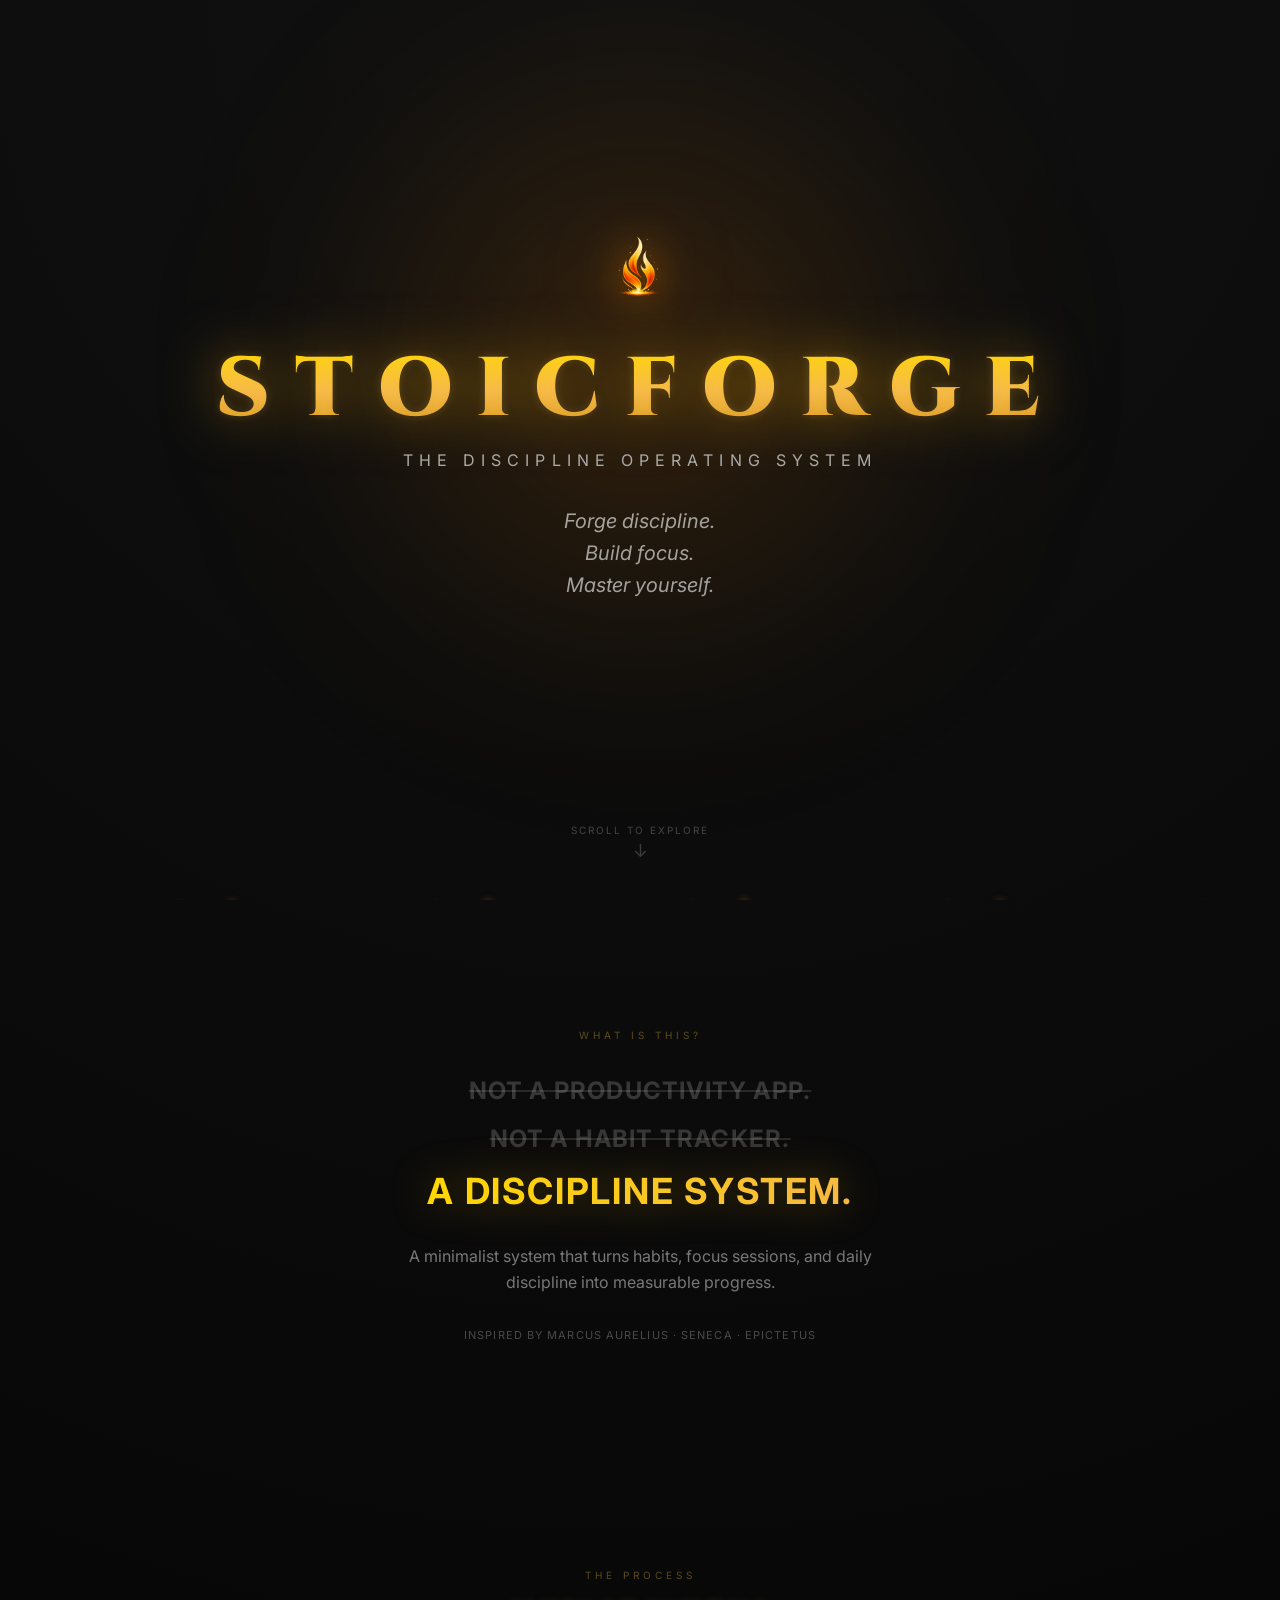
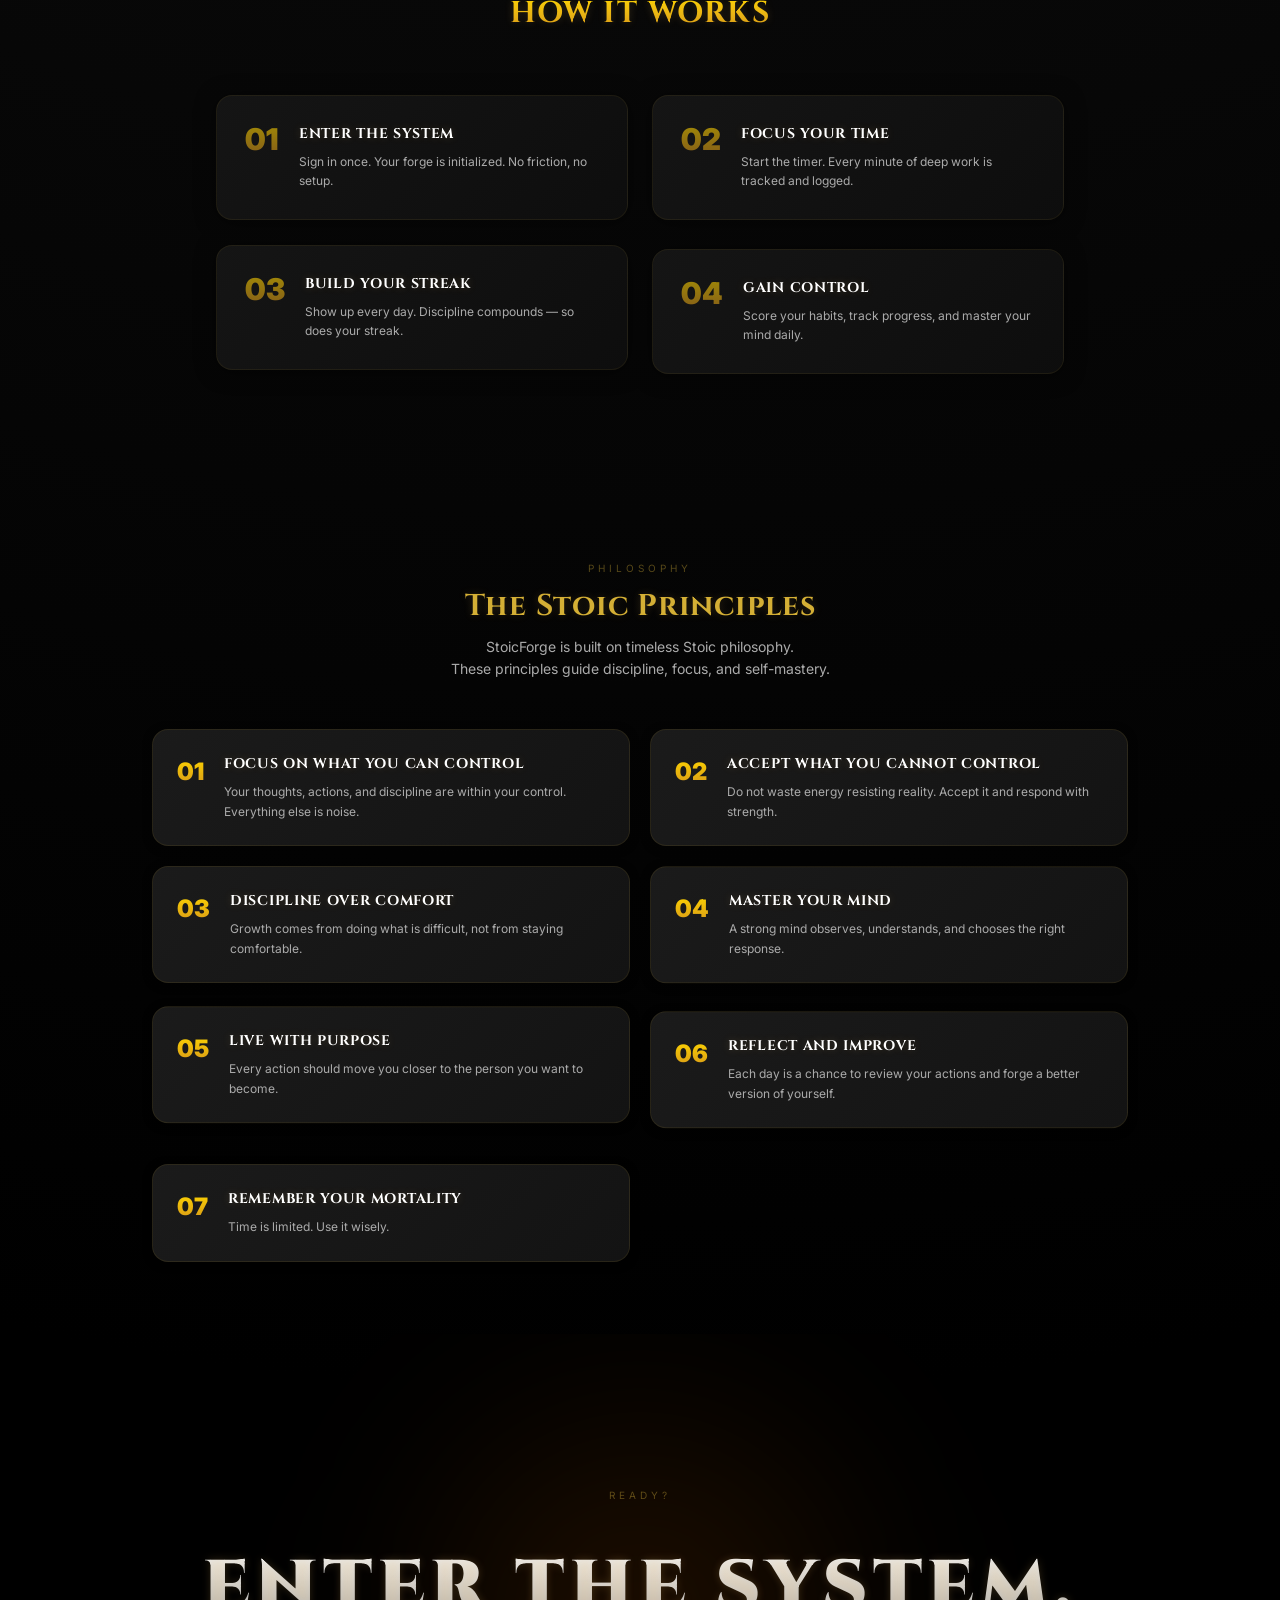
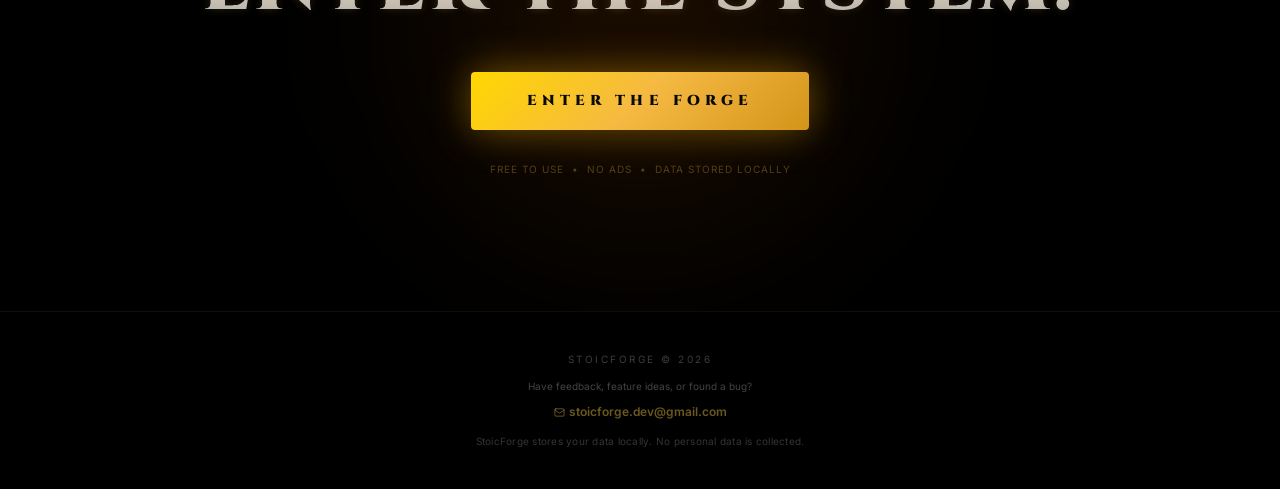
==== commit 87674f06: "Phase 1.5 - Migrate persistent data to Supabase Migrated persistent localStorage data to PostgreSQL/" ====
--- a/index.html
+++ b/index.html
@@ -37,7 +37,7 @@
       gtag('js', new Date());
       gtag('config', 'G-GJX3338EN8');
     </script>
-    <script type="module" crossorigin src="/assets/index-BLCX-Th0.js"></script>
+    <script type="module" crossorigin src="/assets/index-D6M3Kl6F.js"></script>
     <link rel="stylesheet" crossorigin href="/assets/index-B94j0vnW.css">
   </head>
   <body>
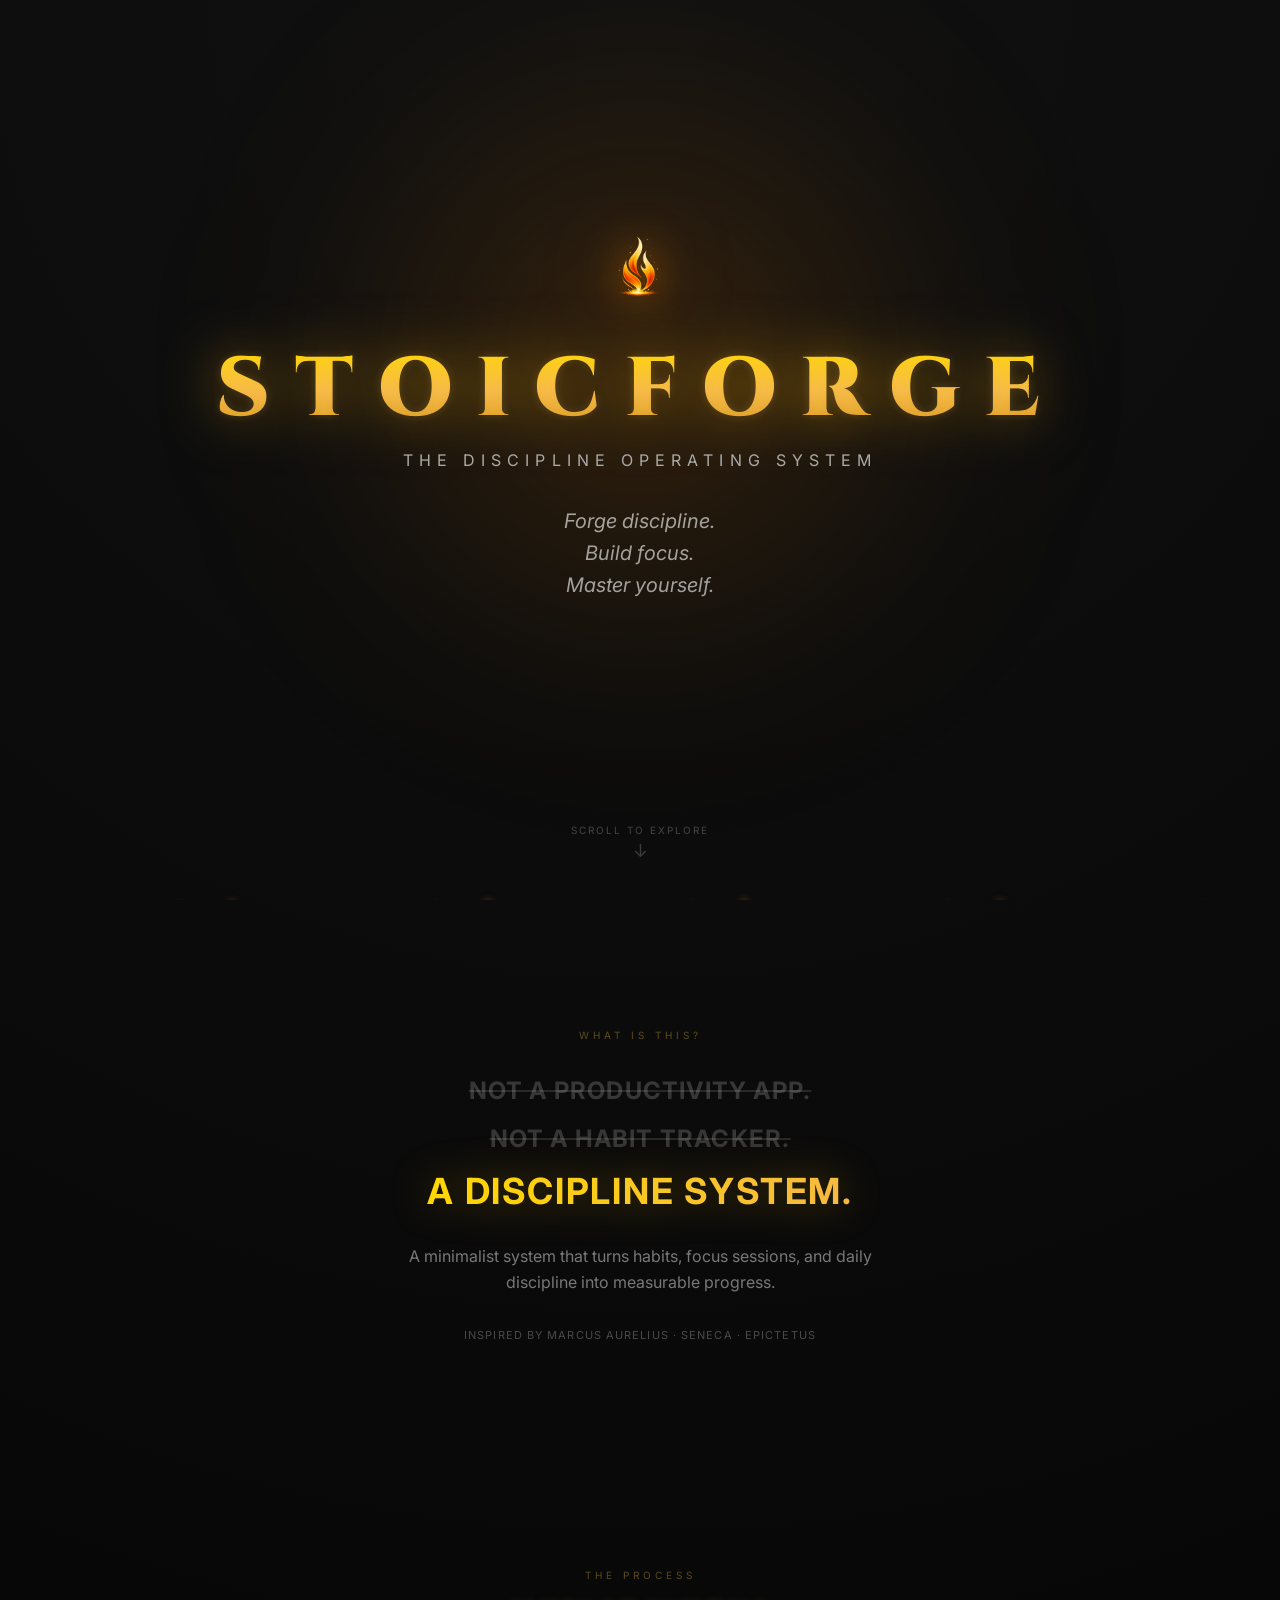
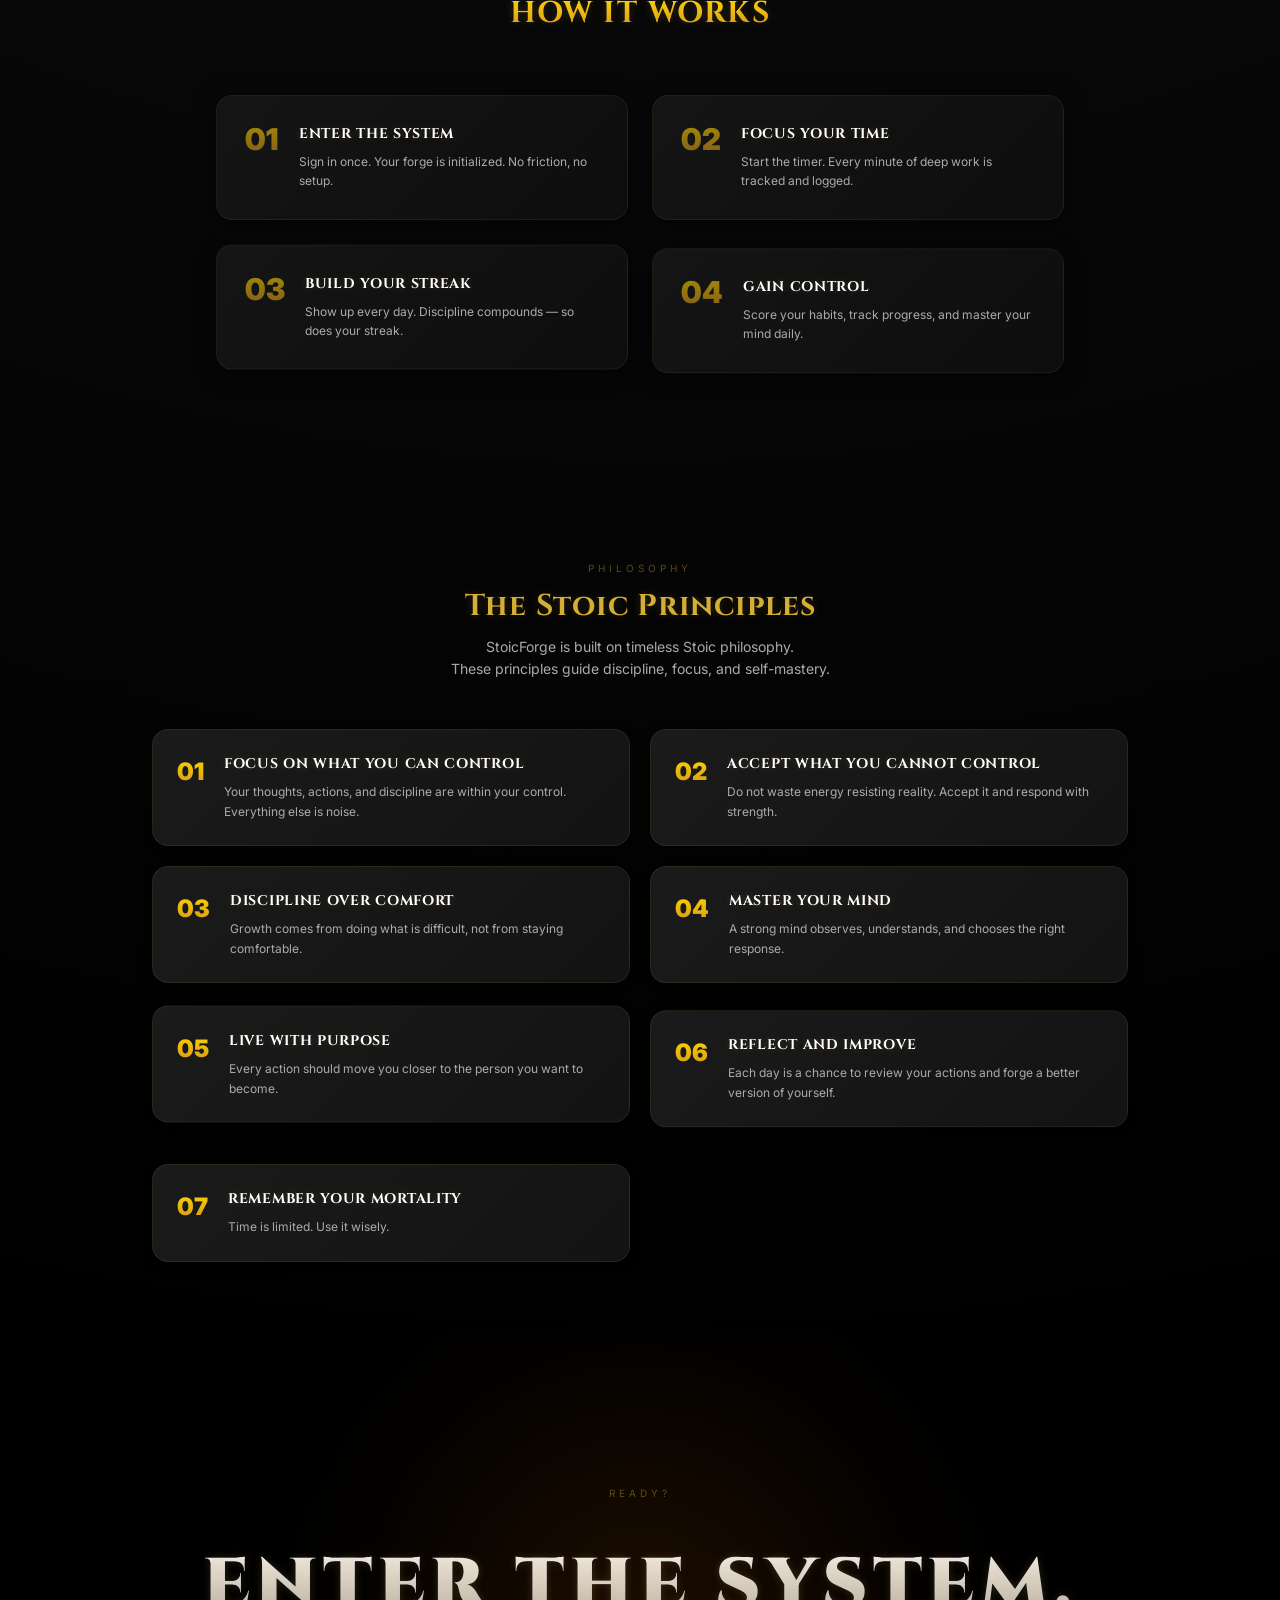
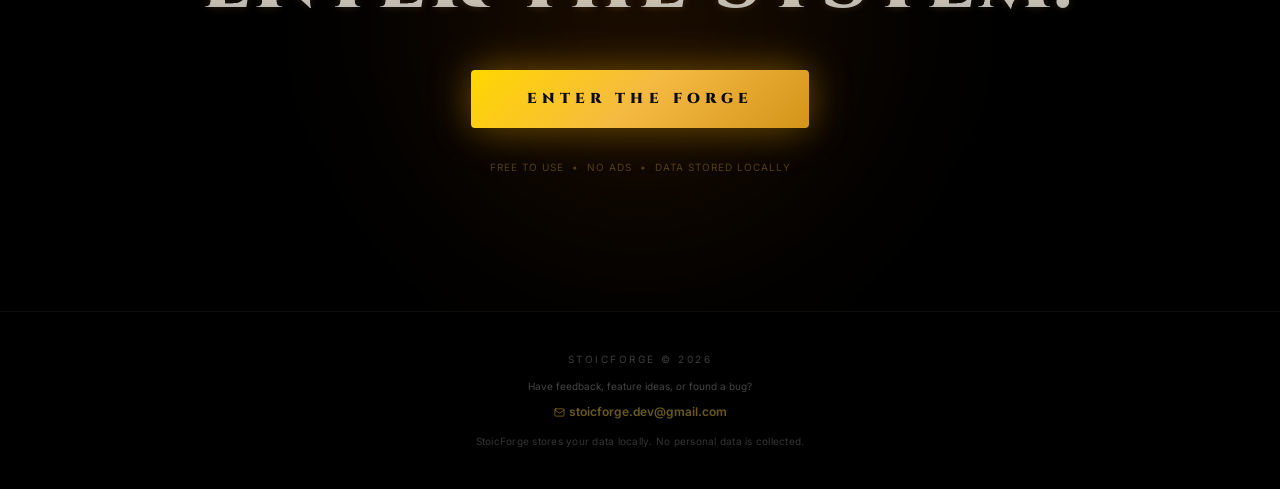
==== commit 58c51bb0: "redeploy db crash" ====
--- a/index.html
+++ b/index.html
@@ -37,7 +37,7 @@
       gtag('js', new Date());
       gtag('config', 'G-GJX3338EN8');
     </script>
-    <script type="module" crossorigin src="/assets/index-D6M3Kl6F.js"></script>
+    <script type="module" crossorigin src="/assets/index-5cUvsnB2.js"></script>
     <link rel="stylesheet" crossorigin href="/assets/index-B94j0vnW.css">
   </head>
   <body>
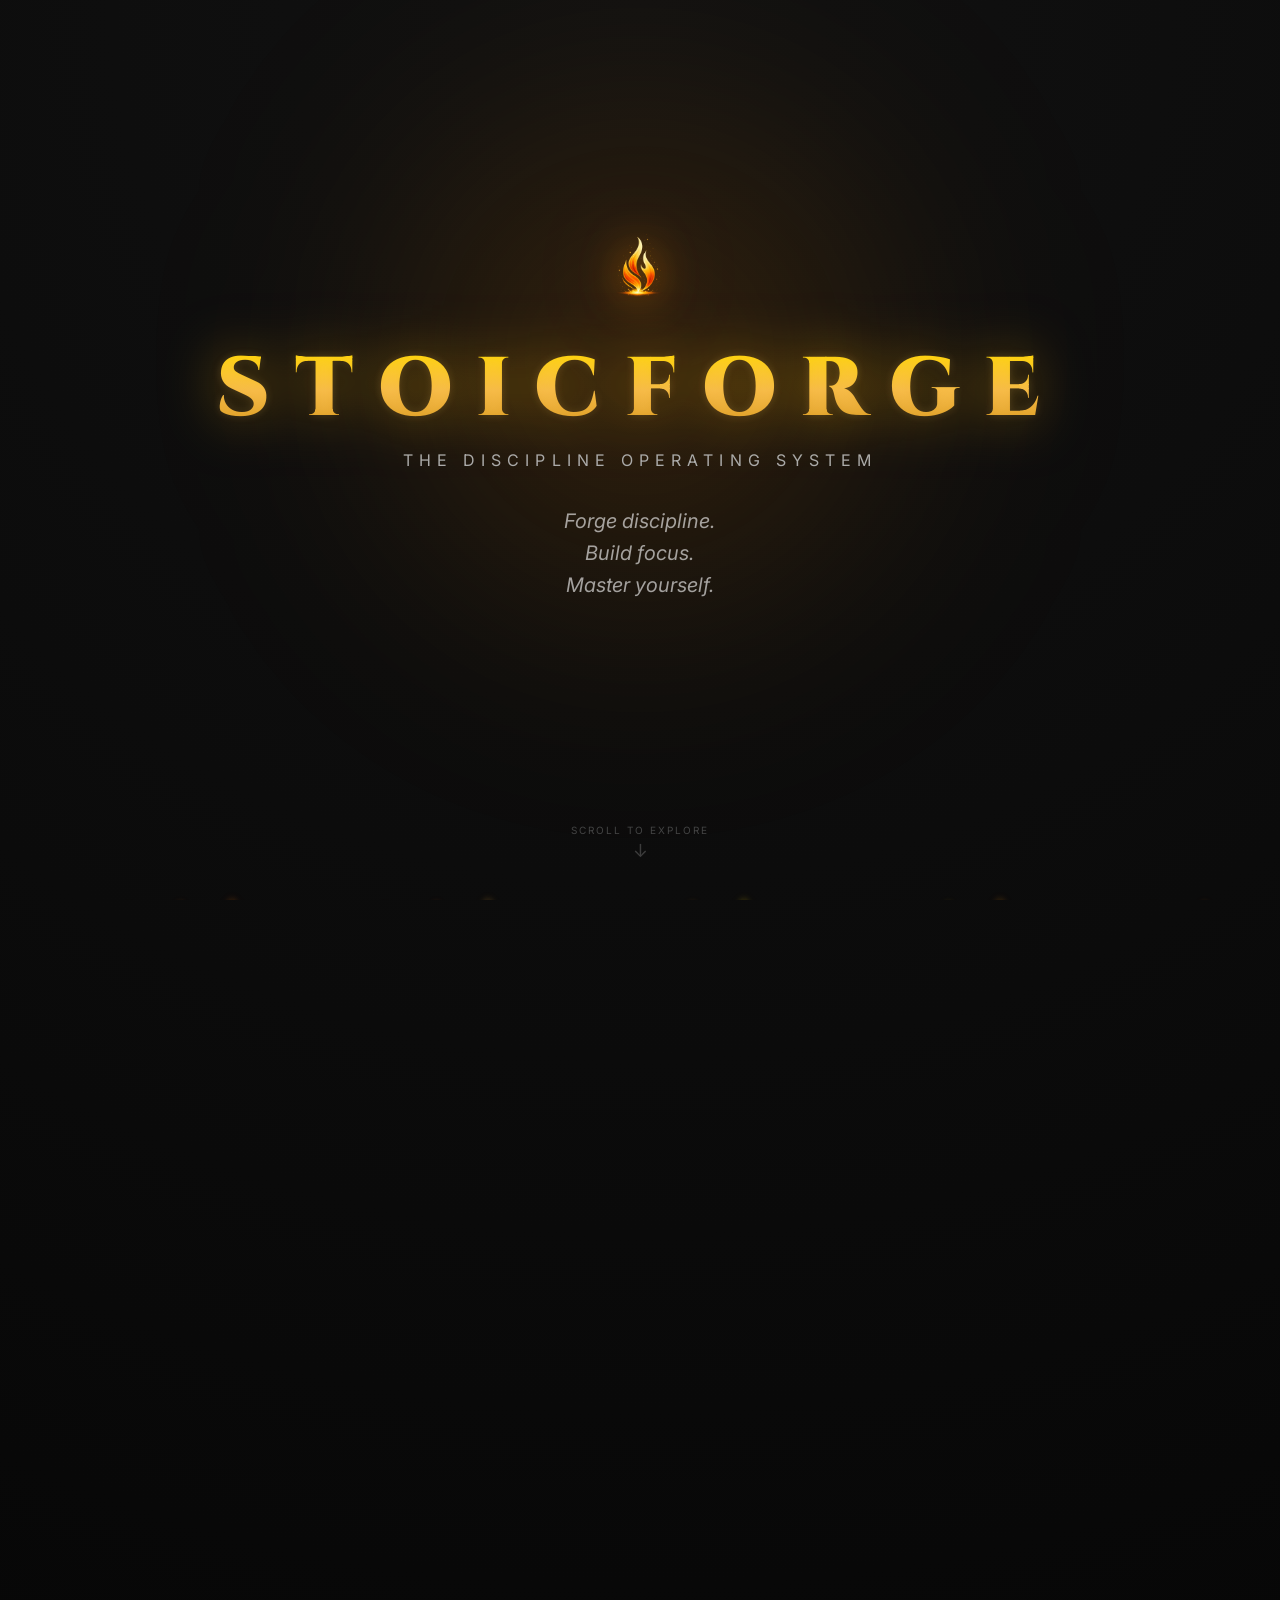
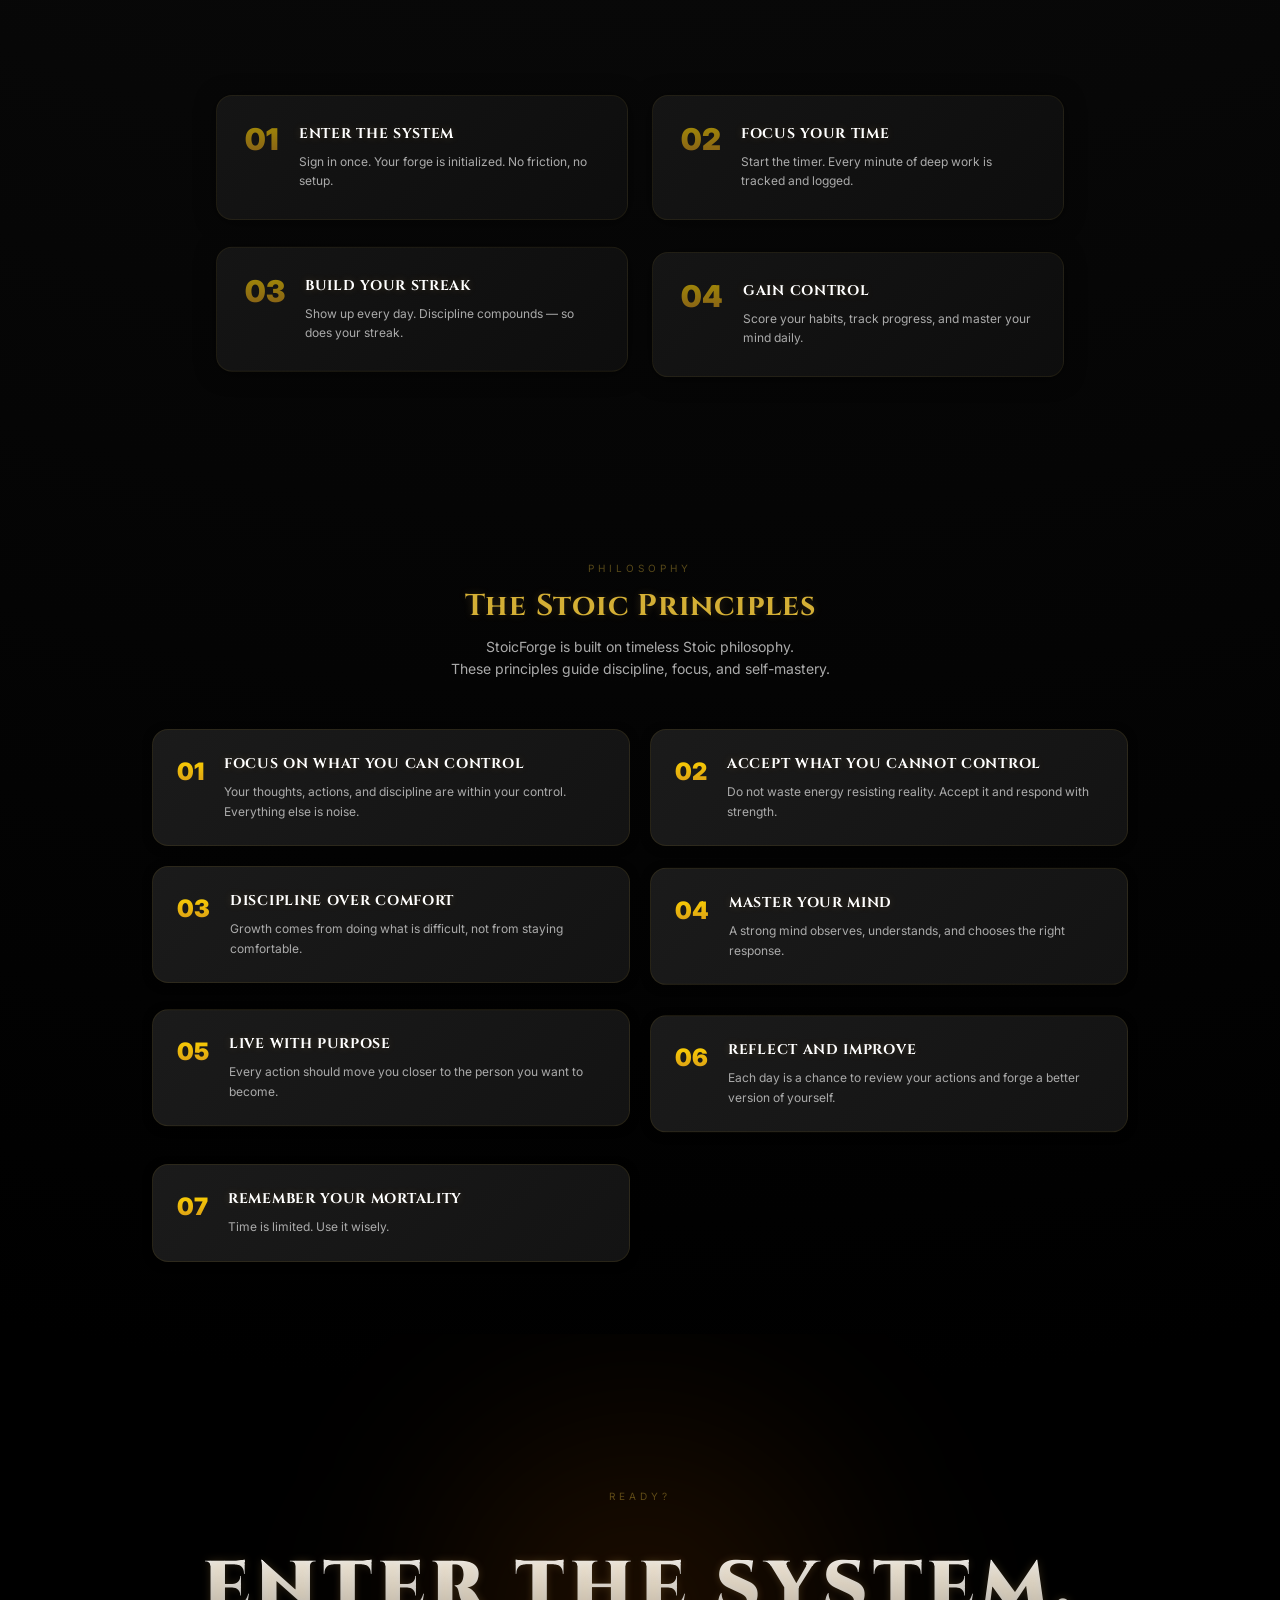
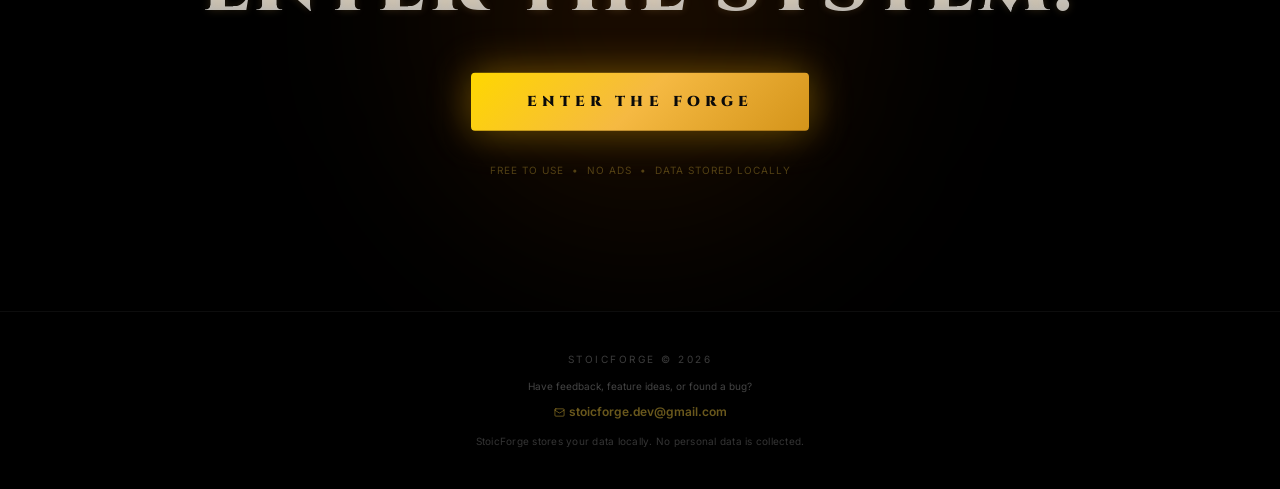
==== commit dac3c7ad: "roll back phase 1" ====
--- a/index.html
+++ b/index.html
@@ -37,7 +37,7 @@
       gtag('js', new Date());
       gtag('config', 'G-GJX3338EN8');
     </script>
-    <script type="module" crossorigin src="/assets/index-5cUvsnB2.js"></script>
+    <script type="module" crossorigin src="/assets/index-D6M3Kl6F.js"></script>
     <link rel="stylesheet" crossorigin href="/assets/index-B94j0vnW.css">
   </head>
   <body>
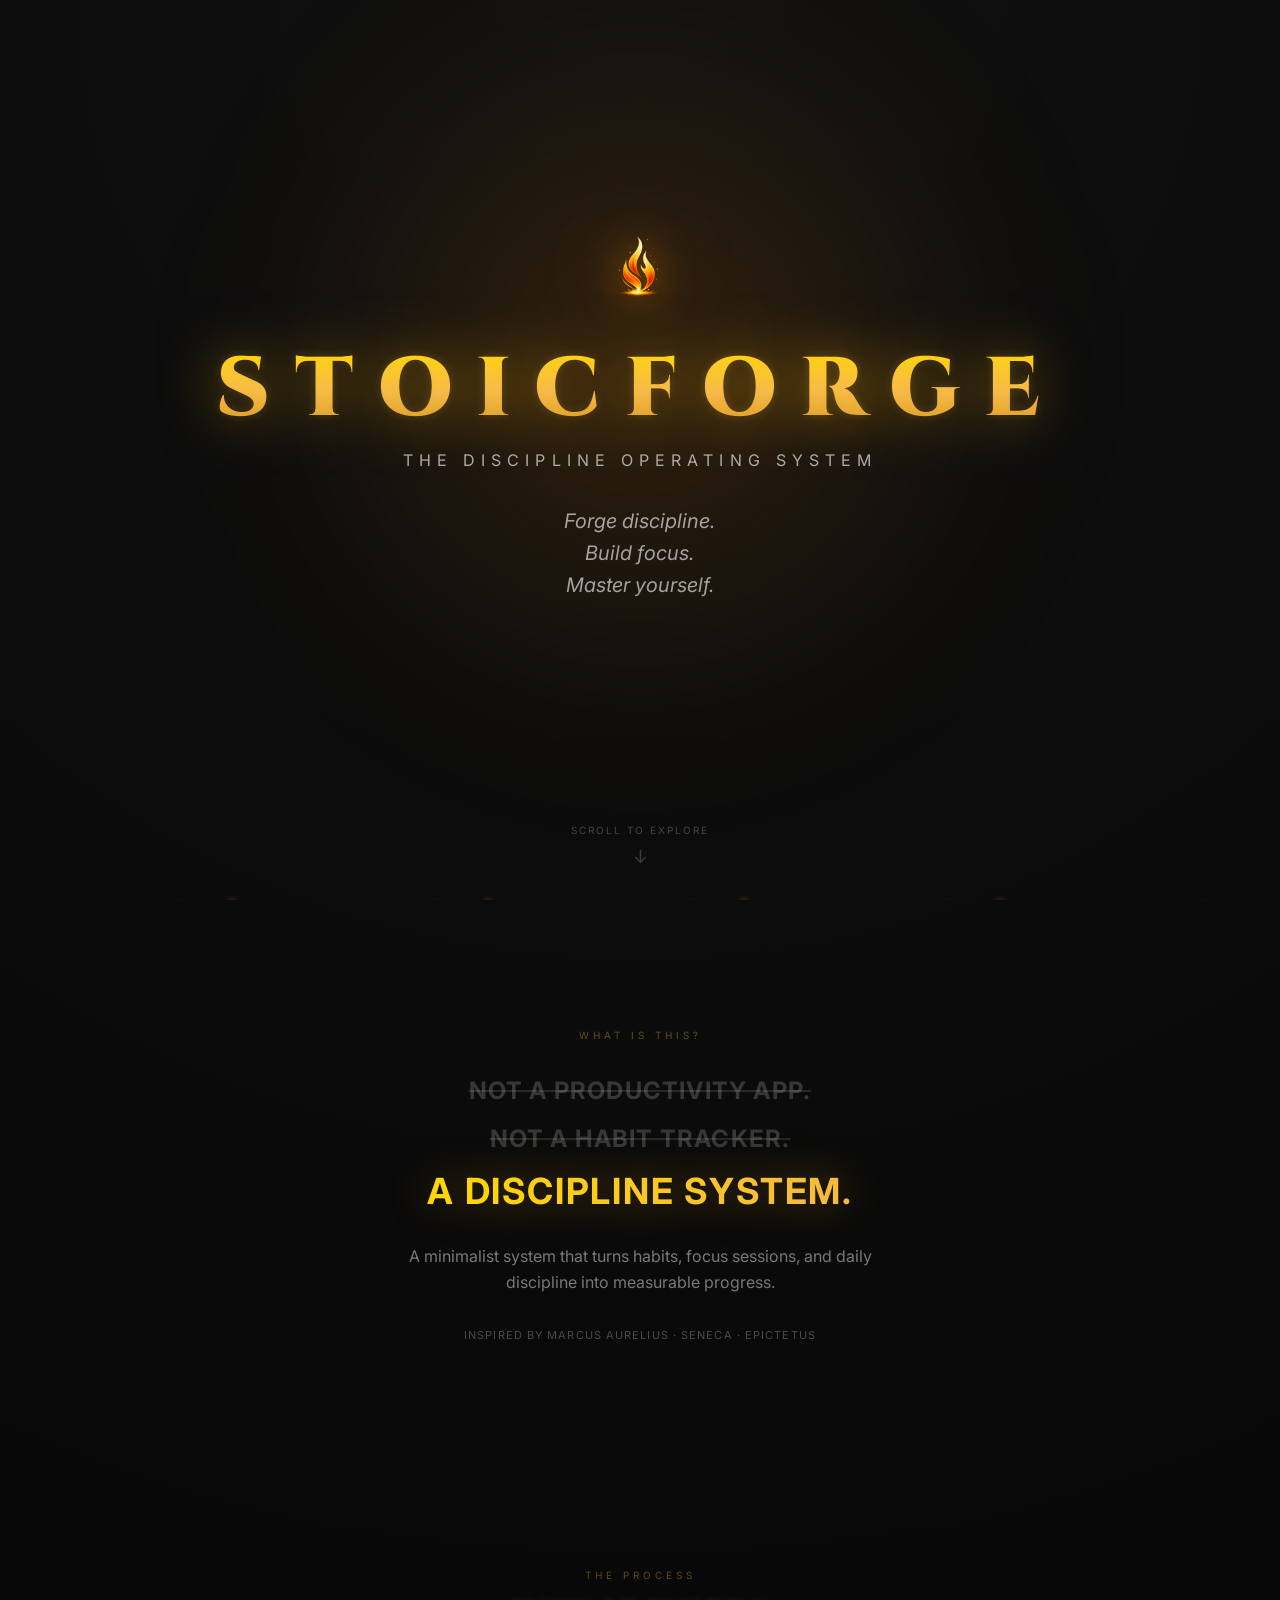
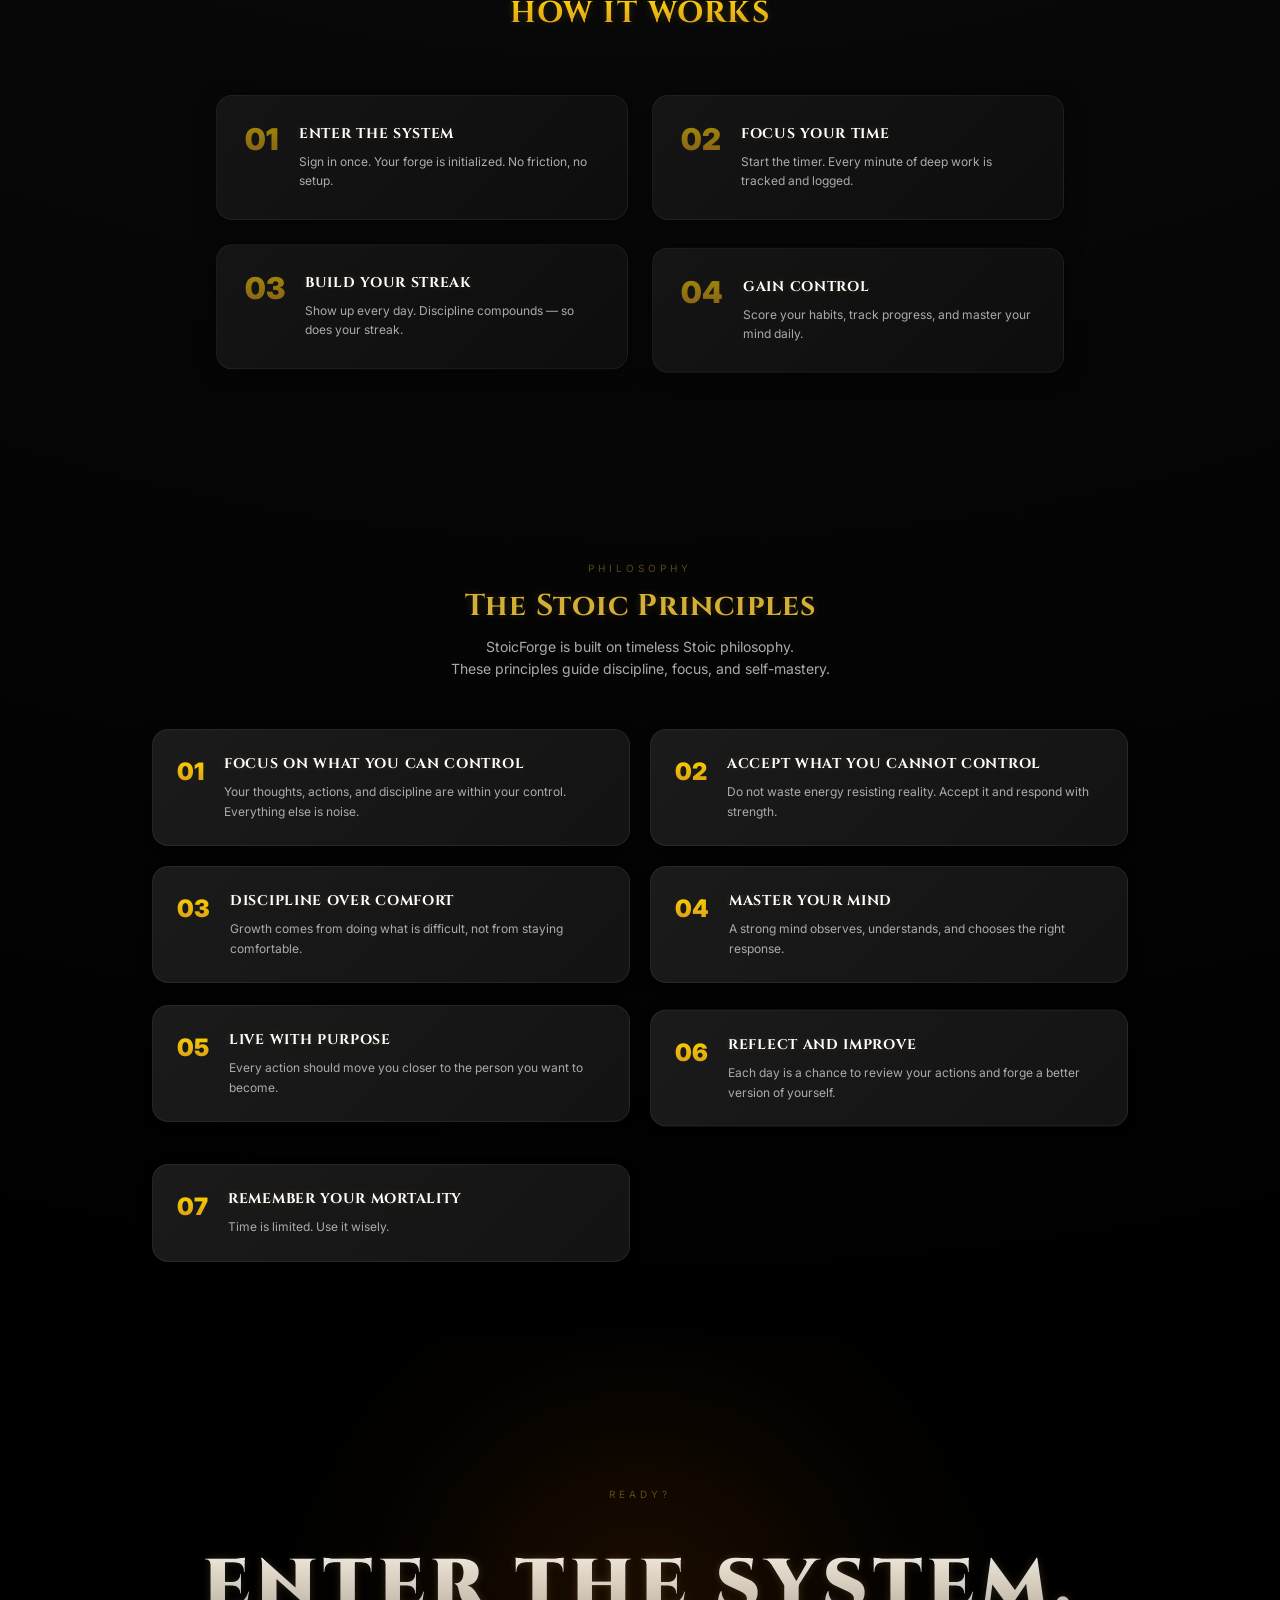
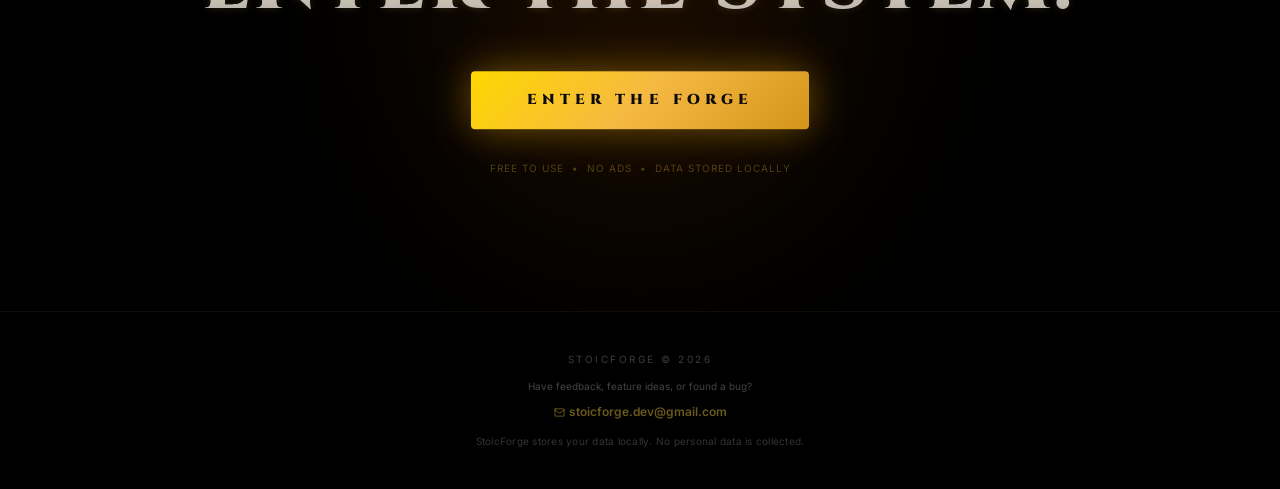
==== commit 84df388f: "redploy old version" ====
--- a/index.html
+++ b/index.html
@@ -37,8 +37,8 @@
       gtag('js', new Date());
       gtag('config', 'G-GJX3338EN8');
     </script>
-    <script type="module" crossorigin src="/assets/index-D6M3Kl6F.js"></script>
-    <link rel="stylesheet" crossorigin href="/assets/index-B94j0vnW.css">
+    <script type="module" crossorigin src="/assets/index-H4rrrELU.js"></script>
+    <link rel="stylesheet" crossorigin href="/assets/index---OIqAV9.css">
   </head>
   <body>
     <div id="root"></div>
--- a/assets/index---OIqAV9.css
+++ b/assets/index---OIqAV9.css
@@ -0,0 +1 @@
+@import"https://fonts.googleapis.com/css2?family=Cinzel:wght@400;500;600;700;800;900&family=Inter:wght@300;400;500;600;700&display=swap";*,:before,:after{--tw-border-spacing-x: 0;--tw-border-spacing-y: 0;--tw-translate-x: 0;--tw-translate-y: 0;--tw-rotate: 0;--tw-skew-x: 0;--tw-skew-y: 0;--tw-scale-x: 1;--tw-scale-y: 1;--tw-pan-x: ;--tw-pan-y: ;--tw-pinch-zoom: ;--tw-scroll-snap-strictness: proximity;--tw-gradient-from-position: ;--tw-gradient-via-position: ;--tw-gradient-to-position: ;--tw-ordinal: ;--tw-slashed-zero: ;--tw-numeric-figure: ;--tw-numeric-spacing: ;--tw-numeric-fraction: ;--tw-ring-inset: ;--tw-ring-offset-width: 0px;--tw-ring-offset-color: #fff;--tw-ring-color: rgb(59 130 246 / .5);--tw-ring-offset-shadow: 0 0 #0000;--tw-ring-shadow: 0 0 #0000;--tw-shadow: 0 0 #0000;--tw-shadow-colored: 0 0 #0000;--tw-blur: ;--tw-brightness: ;--tw-contrast: ;--tw-grayscale: ;--tw-hue-rotate: ;--tw-invert: ;--tw-saturate: ;--tw-sepia: ;--tw-drop-shadow: ;--tw-backdrop-blur: ;--tw-backdrop-brightness: ;--tw-backdrop-contrast: ;--tw-backdrop-grayscale: ;--tw-backdrop-hue-rotate: ;--tw-backdrop-invert: ;--tw-backdrop-opacity: ;--tw-backdrop-saturate: ;--tw-backdrop-sepia: ;--tw-contain-size: ;--tw-contain-layout: ;--tw-contain-paint: ;--tw-contain-style: }::backdrop{--tw-border-spacing-x: 0;--tw-border-spacing-y: 0;--tw-translate-x: 0;--tw-translate-y: 0;--tw-rotate: 0;--tw-skew-x: 0;--tw-skew-y: 0;--tw-scale-x: 1;--tw-scale-y: 1;--tw-pan-x: ;--tw-pan-y: ;--tw-pinch-zoom: ;--tw-scroll-snap-strictness: proximity;--tw-gradient-from-position: ;--tw-gradient-via-position: ;--tw-gradient-to-position: ;--tw-ordinal: ;--tw-slashed-zero: ;--tw-numeric-figure: ;--tw-numeric-spacing: ;--tw-numeric-fraction: ;--tw-ring-inset: ;--tw-ring-offset-width: 0px;--tw-ring-offset-color: #fff;--tw-ring-color: rgb(59 130 246 / .5);--tw-ring-offset-shadow: 0 0 #0000;--tw-ring-shadow: 0 0 #0000;--tw-shadow: 0 0 #0000;--tw-shadow-colored: 0 0 #0000;--tw-blur: ;--tw-brightness: ;--tw-contrast: ;--tw-grayscale: ;--tw-hue-rotate: ;--tw-invert: ;--tw-saturate: ;--tw-sepia: ;--tw-drop-shadow: ;--tw-backdrop-blur: ;--tw-backdrop-brightness: ;--tw-backdrop-contrast: ;--tw-backdrop-grayscale: ;--tw-backdrop-hue-rotate: ;--tw-backdrop-invert: ;--tw-backdrop-opacity: ;--tw-backdrop-saturate: ;--tw-backdrop-sepia: ;--tw-contain-size: ;--tw-contain-layout: ;--tw-contain-paint: ;--tw-contain-style: }*,:before,:after{box-sizing:border-box;border-width:0;border-style:solid;border-color:#e5e7eb}:before,:after{--tw-content: ""}html,:host{line-height:1.5;-webkit-text-size-adjust:100%;-moz-tab-size:4;-o-tab-size:4;tab-size:4;font-family:var(--font-sans);font-feature-settings:normal;font-variation-settings:normal;-webkit-tap-highlight-color:transparent}body{margin:0;line-height:inherit}hr{height:0;color:inherit;border-top-width:1px}abbr:where([title]){-webkit-text-decoration:underline dotted;text-decoration:underline dotted}h1,h2,h3,h4,h5,h6{font-size:inherit;font-weight:inherit}a{color:inherit;text-decoration:inherit}b,strong{font-weight:bolder}code,kbd,samp,pre{font-family:var(--font-mono);font-feature-settings:normal;font-variation-settings:normal;font-size:1em}small{font-size:80%}sub,sup{font-size:75%;line-height:0;position:relative;vertical-align:baseline}sub{bottom:-.25em}sup{top:-.5em}table{text-indent:0;border-color:inherit;border-collapse:collapse}button,input,optgroup,select,textarea{font-family:inherit;font-feature-settings:inherit;font-variation-settings:inherit;font-size:100%;font-weight:inherit;line-height:inherit;letter-spacing:inherit;color:inherit;margin:0;padding:0}button,select{text-transform:none}button,input:where([type=button]),input:where([type=reset]),input:where([type=submit]){-webkit-appearance:button;background-color:transparent;background-image:none}:-moz-focusring{outline:auto}:-moz-ui-invalid{box-shadow:none}progress{vertical-align:baseline}::-webkit-inner-spin-button,::-webkit-outer-spin-button{height:auto}[type=search]{-webkit-appearance:textfield;outline-offset:-2px}::-webkit-search-decoration{-webkit-appearance:none}::-webkit-file-upload-button{-webkit-appearance:button;font:inherit}summary{display:list-item}blockquote,dl,dd,h1,h2,h3,h4,h5,h6,hr,figure,p,pre{margin:0}fieldset{margin:0;padding:0}legend{padding:0}ol,ul,menu{list-style:none;margin:0;padding:0}dialog{padding:0}textarea{resize:vertical}input::-moz-placeholder,textarea::-moz-placeholder{opacity:1;color:#9ca3af}input::placeholder,textarea::placeholder{opacity:1;color:#9ca3af}button,[role=button]{cursor:pointer}:disabled{cursor:default}img,svg,video,canvas,audio,iframe,embed,object{display:block;vertical-align:middle}img,video{max-width:100%;height:auto}[hidden]:where(:not([hidden=until-found])){display:none}html{scroll-behavior:smooth}:root{--background: 0 0% 6%;--foreground: 0 0% 100%;--card: 0 0% 11%;--card-foreground: 0 0% 100%;--popover: 0 0% 11%;--popover-foreground: 0 0% 100%;--primary: 46 65% 52%;--primary-foreground: 0 0% 6%;--secondary: 0 0% 15%;--secondary-foreground: 0 0% 80%;--muted: 0 0% 15%;--muted-foreground: 0 0% 67%;--accent: 46 65% 52%;--accent-foreground: 0 0% 6%;--destructive: 0 84% 60%;--destructive-foreground: 0 0% 100%;--border: 0 0% 20%;--input: 0 0% 20%;--ring: 46 65% 52%;--radius: .5rem;--font-cinzel: "Cinzel", serif;--font-inter: "Inter", sans-serif}body{--tw-bg-opacity: 1;background-color:hsl(var(--background) / var(--tw-bg-opacity, 1));--tw-text-opacity: 1;color:hsl(var(--foreground) / var(--tw-text-opacity, 1));-webkit-font-smoothing:antialiased;-moz-osx-font-smoothing:grayscale}body *::-moz-selection{background-color:hsl(var(--primary) / .3);--tw-text-opacity: 1;color:hsl(var(--primary) / var(--tw-text-opacity, 1))}body *::selection{background-color:hsl(var(--primary) / .3);--tw-text-opacity: 1;color:hsl(var(--primary) / var(--tw-text-opacity, 1))}body::-moz-selection{background-color:hsl(var(--primary) / .3);--tw-text-opacity: 1;color:hsl(var(--primary) / var(--tw-text-opacity, 1))}body::selection{background-color:hsl(var(--primary) / .3);--tw-text-opacity: 1;color:hsl(var(--primary) / var(--tw-text-opacity, 1))}body{font-family:var(--font-inter);background-image:radial-gradient(rgba(255,255,255,.025) 1px,transparent 1px),radial-gradient(circle at 50% 0%,rgba(212,175,55,.04) 0%,transparent 50%);background-size:3px 3px,100% 100%;background-attachment:fixed}h1,h2,h3,h4,h5,h6{font-family:var(--font-cinzel);letter-spacing:.025em;text-shadow:0 0 8px rgba(255,200,100,.18)}.sr-only{position:absolute;width:1px;height:1px;padding:0;margin:-1px;overflow:hidden;clip:rect(0,0,0,0);white-space:nowrap;border-width:0}.pointer-events-none{pointer-events:none}.pointer-events-auto{pointer-events:auto}.visible{visibility:visible}.invisible{visibility:hidden}.fixed{position:fixed}.absolute{position:absolute}.relative{position:relative}.sticky{position:sticky}.inset-0{inset:0}.inset-x-0{left:0;right:0}.inset-y-0{top:0;bottom:0}.-bottom-12{bottom:-3rem}.-bottom-4{bottom:-1rem}.-left-12{left:-3rem}.-right-12{right:-3rem}.-right-4{right:-1rem}.-top-1{top:-.25rem}.-top-12{top:-3rem}.bottom-0{bottom:0}.bottom-10{bottom:2.5rem}.left-0{left:0}.left-1{left:.25rem}.left-1\/2{left:50%}.left-2{left:.5rem}.left-3{left:.75rem}.left-\[50\%\]{left:50%}.right-0{right:0}.right-1{right:.25rem}.right-2{right:.5rem}.right-3{right:.75rem}.right-4{right:1rem}.right-8{right:2rem}.top-0{top:0}.top-1\.5{top:.375rem}.top-1\/2{top:50%}.top-2{top:.5rem}.top-3{top:.75rem}.top-3\.5{top:.875rem}.top-4{top:1rem}.top-\[1px\]{top:1px}.top-\[50\%\]{top:50%}.top-\[60\%\]{top:60%}.top-full{top:100%}.z-0{z-index:0}.z-10{z-index:10}.z-20{z-index:20}.z-50{z-index:50}.z-\[100\]{z-index:100}.z-\[1\]{z-index:1}.z-\[200\]{z-index:200}.z-\[300\]{z-index:300}.z-\[999\]{z-index:999}.-mx-1{margin-left:-.25rem;margin-right:-.25rem}.mx-2{margin-left:.5rem;margin-right:.5rem}.mx-3\.5{margin-left:.875rem;margin-right:.875rem}.mx-4{margin-left:1rem;margin-right:1rem}.mx-auto{margin-left:auto;margin-right:auto}.my-0\.5{margin-top:.125rem;margin-bottom:.125rem}.my-1{margin-top:.25rem;margin-bottom:.25rem}.-ml-4{margin-left:-1rem}.-mt-4{margin-top:-1rem}.mb-1{margin-bottom:.25rem}.mb-10{margin-bottom:2.5rem}.mb-12{margin-bottom:3rem}.mb-16{margin-bottom:4rem}.mb-2{margin-bottom:.5rem}.mb-3{margin-bottom:.75rem}.mb-4{margin-bottom:1rem}.mb-6{margin-bottom:1.5rem}.ml-0\.5{margin-left:.125rem}.ml-1{margin-left:.25rem}.ml-auto{margin-left:auto}.mr-1{margin-right:.25rem}.mr-2{margin-right:.5rem}.mt-0\.5{margin-top:.125rem}.mt-1{margin-top:.25rem}.mt-1\.5{margin-top:.375rem}.mt-2{margin-top:.5rem}.mt-24{margin-top:6rem}.mt-3{margin-top:.75rem}.mt-4{margin-top:1rem}.mt-5{margin-top:1.25rem}.mt-6{margin-top:1.5rem}.mt-auto{margin-top:auto}.block{display:block}.inline-block{display:inline-block}.inline{display:inline}.flex{display:flex}.inline-flex{display:inline-flex}.table{display:table}.grid{display:grid}.hidden{display:none}.aspect-square{aspect-ratio:1 / 1}.aspect-video{aspect-ratio:16 / 9}.size-4{width:1rem;height:1rem}.h-0\.5{height:.125rem}.h-1{height:.25rem}.h-1\.5{height:.375rem}.h-10{height:2.5rem}.h-11{height:2.75rem}.h-12{height:3rem}.h-16{height:4rem}.h-2{height:.5rem}.h-2\.5{height:.625rem}.h-3{height:.75rem}.h-3\.5{height:.875rem}.h-4{height:1rem}.h-40{height:10rem}.h-5{height:1.25rem}.h-6{height:1.5rem}.h-7{height:1.75rem}.h-8{height:2rem}.h-9{height:2.25rem}.h-\[1\.5px\]{height:1.5px}.h-\[1px\]{height:1px}.h-\[220px\]{height:220px}.h-\[var\(--radix-navigation-menu-viewport-height\)\]{height:var(--radix-navigation-menu-viewport-height)}.h-\[var\(--radix-select-trigger-height\)\]{height:var(--radix-select-trigger-height)}.h-auto{height:auto}.h-full{height:100%}.h-px{height:1px}.h-svh{height:100svh}.max-h-\[--radix-context-menu-content-available-height\]{max-height:var(--radix-context-menu-content-available-height)}.max-h-\[--radix-select-content-available-height\]{max-height:var(--radix-select-content-available-height)}.max-h-\[300px\]{max-height:300px}.max-h-\[60vh\]{max-height:60vh}.max-h-\[var\(--radix-dropdown-menu-content-available-height\)\]{max-height:var(--radix-dropdown-menu-content-available-height)}.max-h-screen{max-height:100vh}.min-h-0{min-height:0px}.min-h-10{min-height:2.5rem}.min-h-8{min-height:2rem}.min-h-9{min-height:2.25rem}.min-h-\[150px\]{min-height:150px}.min-h-\[300px\]{min-height:300px}.min-h-\[80px\]{min-height:80px}.min-h-screen{min-height:100vh}.min-h-svh{min-height:100svh}.w-0{width:0px}.w-1{width:.25rem}.w-1\.5{width:.375rem}.w-1\/3{width:33.333333%}.w-10{width:2.5rem}.w-11{width:2.75rem}.w-2{width:.5rem}.w-2\.5{width:.625rem}.w-3{width:.75rem}.w-3\.5{width:.875rem}.w-3\/4{width:75%}.w-4{width:1rem}.w-5{width:1.25rem}.w-6{width:1.5rem}.w-64{width:16rem}.w-7{width:1.75rem}.w-72{width:18rem}.w-8{width:2rem}.w-9{width:2.25rem}.w-\[100px\]{width:100px}.w-\[1px\]{width:1px}.w-\[var\(--sidebar-width\)\]{width:var(--sidebar-width)}.w-auto{width:auto}.w-full{width:100%}.w-max{width:-moz-max-content;width:max-content}.w-px{width:1px}.min-w-0{min-width:0px}.min-w-10{min-width:2.5rem}.min-w-11{min-width:2.75rem}.min-w-5{min-width:1.25rem}.min-w-9{min-width:2.25rem}.min-w-\[12rem\]{min-width:12rem}.min-w-\[8rem\]{min-width:8rem}.min-w-\[var\(--radix-select-trigger-width\)\]{min-width:var(--radix-select-trigger-width)}.max-w-3xl{max-width:48rem}.max-w-4xl{max-width:56rem}.max-w-5xl{max-width:64rem}.max-w-\[var\(--skeleton-width\)\]{max-width:var(--skeleton-width)}.max-w-lg{max-width:32rem}.max-w-max{max-width:-moz-max-content;max-width:max-content}.max-w-md{max-width:28rem}.max-w-xl{max-width:36rem}.flex-1{flex:1 1 0%}.flex-shrink-0,.shrink-0{flex-shrink:0}.grow{flex-grow:1}.grow-0{flex-grow:0}.basis-full{flex-basis:100%}.caption-bottom{caption-side:bottom}.border-collapse{border-collapse:collapse}.origin-\[--radix-context-menu-content-transform-origin\]{transform-origin:var(--radix-context-menu-content-transform-origin)}.origin-\[--radix-dropdown-menu-content-transform-origin\]{transform-origin:var(--radix-dropdown-menu-content-transform-origin)}.origin-\[--radix-hover-card-content-transform-origin\]{transform-origin:var(--radix-hover-card-content-transform-origin)}.origin-\[--radix-menubar-content-transform-origin\]{transform-origin:var(--radix-menubar-content-transform-origin)}.origin-\[--radix-popover-content-transform-origin\]{transform-origin:var(--radix-popover-content-transform-origin)}.origin-\[--radix-select-content-transform-origin\]{transform-origin:var(--radix-select-content-transform-origin)}.origin-\[--radix-tooltip-content-transform-origin\]{transform-origin:var(--radix-tooltip-content-transform-origin)}.-translate-x-1\/2{--tw-translate-x: -50%;transform:translate(var(--tw-translate-x),var(--tw-translate-y)) rotate(var(--tw-rotate)) skew(var(--tw-skew-x)) skewY(var(--tw-skew-y)) scaleX(var(--tw-scale-x)) scaleY(var(--tw-scale-y))}.-translate-x-px{--tw-translate-x: -1px;transform:translate(var(--tw-translate-x),var(--tw-translate-y)) rotate(var(--tw-rotate)) skew(var(--tw-skew-x)) skewY(var(--tw-skew-y)) scaleX(var(--tw-scale-x)) scaleY(var(--tw-scale-y))}.-translate-y-1\/2{--tw-translate-y: -50%;transform:translate(var(--tw-translate-x),var(--tw-translate-y)) rotate(var(--tw-rotate)) skew(var(--tw-skew-x)) skewY(var(--tw-skew-y)) scaleX(var(--tw-scale-x)) scaleY(var(--tw-scale-y))}.translate-x-1{--tw-translate-x: .25rem;transform:translate(var(--tw-translate-x),var(--tw-translate-y)) rotate(var(--tw-rotate)) skew(var(--tw-skew-x)) skewY(var(--tw-skew-y)) scaleX(var(--tw-scale-x)) scaleY(var(--tw-scale-y))}.translate-x-6{--tw-translate-x: 1.5rem;transform:translate(var(--tw-translate-x),var(--tw-translate-y)) rotate(var(--tw-rotate)) skew(var(--tw-skew-x)) skewY(var(--tw-skew-y)) scaleX(var(--tw-scale-x)) scaleY(var(--tw-scale-y))}.translate-x-\[-50\%\]{--tw-translate-x: -50%;transform:translate(var(--tw-translate-x),var(--tw-translate-y)) rotate(var(--tw-rotate)) skew(var(--tw-skew-x)) skewY(var(--tw-skew-y)) scaleX(var(--tw-scale-x)) scaleY(var(--tw-scale-y))}.translate-x-px{--tw-translate-x: 1px;transform:translate(var(--tw-translate-x),var(--tw-translate-y)) rotate(var(--tw-rotate)) skew(var(--tw-skew-x)) skewY(var(--tw-skew-y)) scaleX(var(--tw-scale-x)) scaleY(var(--tw-scale-y))}.translate-y-\[-50\%\]{--tw-translate-y: -50%;transform:translate(var(--tw-translate-x),var(--tw-translate-y)) rotate(var(--tw-rotate)) skew(var(--tw-skew-x)) skewY(var(--tw-skew-y)) scaleX(var(--tw-scale-x)) scaleY(var(--tw-scale-y))}.-rotate-90{--tw-rotate: -90deg;transform:translate(var(--tw-translate-x),var(--tw-translate-y)) rotate(var(--tw-rotate)) skew(var(--tw-skew-x)) skewY(var(--tw-skew-y)) scaleX(var(--tw-scale-x)) scaleY(var(--tw-scale-y))}.rotate-45{--tw-rotate: 45deg;transform:translate(var(--tw-translate-x),var(--tw-translate-y)) rotate(var(--tw-rotate)) skew(var(--tw-skew-x)) skewY(var(--tw-skew-y)) scaleX(var(--tw-scale-x)) scaleY(var(--tw-scale-y))}.rotate-90{--tw-rotate: 90deg;transform:translate(var(--tw-translate-x),var(--tw-translate-y)) rotate(var(--tw-rotate)) skew(var(--tw-skew-x)) skewY(var(--tw-skew-y)) scaleX(var(--tw-scale-x)) scaleY(var(--tw-scale-y))}.transform{transform:translate(var(--tw-translate-x),var(--tw-translate-y)) rotate(var(--tw-rotate)) skew(var(--tw-skew-x)) skewY(var(--tw-skew-y)) scaleX(var(--tw-scale-x)) scaleY(var(--tw-scale-y))}@keyframes pulse{50%{opacity:.5}}.animate-pulse{animation:pulse 2s cubic-bezier(.4,0,.6,1) infinite}@keyframes spin{to{transform:rotate(360deg)}}.animate-spin{animation:spin 1s linear infinite}.cursor-default{cursor:default}.cursor-not-allowed{cursor:not-allowed}.cursor-pointer{cursor:pointer}.touch-none{touch-action:none}.select-none{-webkit-user-select:none;-moz-user-select:none;user-select:none}.resize-none{resize:none}.list-none{list-style-type:none}.grid-cols-1{grid-template-columns:repeat(1,minmax(0,1fr))}.grid-cols-2{grid-template-columns:repeat(2,minmax(0,1fr))}.grid-cols-3{grid-template-columns:repeat(3,minmax(0,1fr))}.flex-row{flex-direction:row}.flex-col{flex-direction:column}.flex-col-reverse{flex-direction:column-reverse}.flex-wrap{flex-wrap:wrap}.items-start{align-items:flex-start}.items-end{align-items:flex-end}.items-center{align-items:center}.items-stretch{align-items:stretch}.justify-center{justify-content:center}.justify-between{justify-content:space-between}.justify-around{justify-content:space-around}.gap-1{gap:.25rem}.gap-1\.5{gap:.375rem}.gap-2{gap:.5rem}.gap-2\.5{gap:.625rem}.gap-3{gap:.75rem}.gap-4{gap:1rem}.gap-5{gap:1.25rem}.gap-6{gap:1.5rem}.gap-8{gap:2rem}.gap-x-3{-moz-column-gap:.75rem;column-gap:.75rem}.gap-y-1{row-gap:.25rem}.space-x-1>:not([hidden])~:not([hidden]){--tw-space-x-reverse: 0;margin-right:calc(.25rem * var(--tw-space-x-reverse));margin-left:calc(.25rem * calc(1 - var(--tw-space-x-reverse)))}.space-x-4>:not([hidden])~:not([hidden]){--tw-space-x-reverse: 0;margin-right:calc(1rem * var(--tw-space-x-reverse));margin-left:calc(1rem * calc(1 - var(--tw-space-x-reverse)))}.space-y-0\.5>:not([hidden])~:not([hidden]){--tw-space-y-reverse: 0;margin-top:calc(.125rem * calc(1 - var(--tw-space-y-reverse)));margin-bottom:calc(.125rem * var(--tw-space-y-reverse))}.space-y-1>:not([hidden])~:not([hidden]){--tw-space-y-reverse: 0;margin-top:calc(.25rem * calc(1 - var(--tw-space-y-reverse)));margin-bottom:calc(.25rem * var(--tw-space-y-reverse))}.space-y-1\.5>:not([hidden])~:not([hidden]){--tw-space-y-reverse: 0;margin-top:calc(.375rem * calc(1 - var(--tw-space-y-reverse)));margin-bottom:calc(.375rem * var(--tw-space-y-reverse))}.space-y-2>:not([hidden])~:not([hidden]){--tw-space-y-reverse: 0;margin-top:calc(.5rem * calc(1 - var(--tw-space-y-reverse)));margin-bottom:calc(.5rem * var(--tw-space-y-reverse))}.space-y-2\.5>:not([hidden])~:not([hidden]){--tw-space-y-reverse: 0;margin-top:calc(.625rem * calc(1 - var(--tw-space-y-reverse)));margin-bottom:calc(.625rem * var(--tw-space-y-reverse))}.space-y-3>:not([hidden])~:not([hidden]){--tw-space-y-reverse: 0;margin-top:calc(.75rem * calc(1 - var(--tw-space-y-reverse)));margin-bottom:calc(.75rem * var(--tw-space-y-reverse))}.space-y-4>:not([hidden])~:not([hidden]){--tw-space-y-reverse: 0;margin-top:calc(1rem * calc(1 - var(--tw-space-y-reverse)));margin-bottom:calc(1rem * var(--tw-space-y-reverse))}.space-y-6>:not([hidden])~:not([hidden]){--tw-space-y-reverse: 0;margin-top:calc(1.5rem * calc(1 - var(--tw-space-y-reverse)));margin-bottom:calc(1.5rem * var(--tw-space-y-reverse))}.overflow-auto{overflow:auto}.overflow-hidden{overflow:hidden}.overflow-x-auto{overflow-x:auto}.overflow-y-auto{overflow-y:auto}.overflow-x-hidden{overflow-x:hidden}.truncate{overflow:hidden;text-overflow:ellipsis;white-space:nowrap}.whitespace-nowrap{white-space:nowrap}.whitespace-pre-wrap{white-space:pre-wrap}.break-words{overflow-wrap:break-word}.rounded{border-radius:.25rem}.rounded-2xl{border-radius:1rem}.rounded-\[2px\]{border-radius:2px}.rounded-\[inherit\]{border-radius:inherit}.rounded-full{border-radius:9999px}.rounded-lg{border-radius:.5625rem}.rounded-md{border-radius:.375rem}.rounded-sm{border-radius:.1875rem}.rounded-xl{border-radius:.75rem}.rounded-t-\[10px\]{border-top-left-radius:10px;border-top-right-radius:10px}.rounded-tl-sm{border-top-left-radius:.1875rem}.border{border-width:1px}.border-2{border-width:2px}.border-\[1\.5px\]{border-width:1.5px}.border-y{border-top-width:1px;border-bottom-width:1px}.border-b{border-bottom-width:1px}.border-l{border-left-width:1px}.border-r{border-right-width:1px}.border-t{border-top-width:1px}.border-t-4{border-top-width:4px}.border-dashed{border-style:dashed}.border-\[--color-border\]{border-color:var(--color-border)}.border-border{--tw-border-opacity: 1;border-color:hsl(var(--border) / var(--tw-border-opacity, 1))}.border-border\/30{border-color:hsl(var(--border) / .3)}.border-border\/40{border-color:hsl(var(--border) / .4)}.border-border\/50{border-color:hsl(var(--border) / .5)}.border-card-border{--tw-border-opacity: 1;border-color:hsl(var(--card-border) / var(--tw-border-opacity, 1))}.border-destructive{--tw-border-opacity: 1;border-color:hsl(var(--destructive) / var(--tw-border-opacity, 1))}.border-destructive-border{border-color:var(--destructive-border)}.border-destructive\/50{border-color:hsl(var(--destructive) / .5)}.border-green-500{--tw-border-opacity: 1;border-color:rgb(34 197 94 / var(--tw-border-opacity, 1))}.border-green-500\/50{border-color:#22c55e80}.border-input{--tw-border-opacity: 1;border-color:hsl(var(--input) / var(--tw-border-opacity, 1))}.border-muted-foreground{--tw-border-opacity: 1;border-color:hsl(var(--muted-foreground) / var(--tw-border-opacity, 1))}.border-muted-foreground\/20{border-color:hsl(var(--muted-foreground) / .2)}.border-muted-foreground\/50{border-color:hsl(var(--muted-foreground) / .5)}.border-orange-500\/10{border-color:#f973161a}.border-orange-500\/20{border-color:#f9731633}.border-primary{--tw-border-opacity: 1;border-color:hsl(var(--primary) / var(--tw-border-opacity, 1))}.border-primary-border{border-color:var(--primary-border)}.border-primary\/20{border-color:hsl(var(--primary) / .2)}.border-primary\/30{border-color:hsl(var(--primary) / .3)}.border-primary\/50{border-color:hsl(var(--primary) / .5)}.border-secondary-border{border-color:var(--secondary-border)}.border-sidebar-border{--tw-border-opacity: 1;border-color:hsl(var(--sidebar-border) / var(--tw-border-opacity, 1))}.border-transparent{border-color:transparent}.border-white\/20{border-color:#fff3}.border-white\/5{border-color:#ffffff0d}.border-white\/\[0\.04\]{border-color:#ffffff0a}.border-white\/\[0\.05\]{border-color:#ffffff0d}.border-l-transparent{border-left-color:transparent}.border-t-primary{--tw-border-opacity: 1;border-top-color:hsl(var(--primary) / var(--tw-border-opacity, 1))}.border-t-transparent{border-top-color:transparent}.bg-\[\#1c1c1c\]{--tw-bg-opacity: 1;background-color:rgb(28 28 28 / var(--tw-bg-opacity, 1))}.bg-\[--color-bg\]{background-color:var(--color-bg)}.bg-accent{--tw-bg-opacity: 1;background-color:hsl(var(--accent) / var(--tw-bg-opacity, 1))}.bg-background{--tw-bg-opacity: 1;background-color:hsl(var(--background) / var(--tw-bg-opacity, 1))}.bg-background\/80{background-color:hsl(var(--background) / .8)}.bg-black\/80{background-color:#000c}.bg-border{--tw-bg-opacity: 1;background-color:hsl(var(--border) / var(--tw-bg-opacity, 1))}.bg-card{--tw-bg-opacity: 1;background-color:hsl(var(--card) / var(--tw-bg-opacity, 1))}.bg-destructive{--tw-bg-opacity: 1;background-color:hsl(var(--destructive) / var(--tw-bg-opacity, 1))}.bg-foreground{--tw-bg-opacity: 1;background-color:hsl(var(--foreground) / var(--tw-bg-opacity, 1))}.bg-gray-50{--tw-bg-opacity: 1;background-color:rgb(249 250 251 / var(--tw-bg-opacity, 1))}.bg-green-500{--tw-bg-opacity: 1;background-color:rgb(34 197 94 / var(--tw-bg-opacity, 1))}.bg-green-500\/20{background-color:#22c55e33}.bg-muted{--tw-bg-opacity: 1;background-color:hsl(var(--muted) / var(--tw-bg-opacity, 1))}.bg-muted\/50{background-color:hsl(var(--muted) / .5)}.bg-orange-500\/10{background-color:#f973161a}.bg-orange-500\/5{background-color:#f973160d}.bg-popover{--tw-bg-opacity: 1;background-color:hsl(var(--popover) / var(--tw-bg-opacity, 1))}.bg-primary{--tw-bg-opacity: 1;background-color:hsl(var(--primary) / var(--tw-bg-opacity, 1))}.bg-primary\/10{background-color:hsl(var(--primary) / .1)}.bg-primary\/20{background-color:hsl(var(--primary) / .2)}.bg-primary\/40{background-color:hsl(var(--primary) / .4)}.bg-primary\/5{background-color:hsl(var(--primary) / .05)}.bg-secondary{--tw-bg-opacity: 1;background-color:hsl(var(--secondary) / var(--tw-bg-opacity, 1))}.bg-secondary\/10{background-color:hsl(var(--secondary) / .1)}.bg-secondary\/20{background-color:hsl(var(--secondary) / .2)}.bg-secondary\/30{background-color:hsl(var(--secondary) / .3)}.bg-secondary\/50{background-color:hsl(var(--secondary) / .5)}.bg-sidebar{--tw-bg-opacity: 1;background-color:hsl(var(--sidebar) / var(--tw-bg-opacity, 1))}.bg-sidebar-border{--tw-bg-opacity: 1;background-color:hsl(var(--sidebar-border) / var(--tw-bg-opacity, 1))}.bg-transparent{background-color:transparent}.bg-white{--tw-bg-opacity: 1;background-color:rgb(255 255 255 / var(--tw-bg-opacity, 1))}.bg-gradient-to-br{background-image:linear-gradient(to bottom right,var(--tw-gradient-stops))}.bg-gradient-to-r{background-image:linear-gradient(to right,var(--tw-gradient-stops))}.from-primary\/10{--tw-gradient-from: hsl(var(--primary) / .1) var(--tw-gradient-from-position);--tw-gradient-to: hsl(var(--primary) / 0) var(--tw-gradient-to-position);--tw-gradient-stops: var(--tw-gradient-from), var(--tw-gradient-to)}.from-primary\/40{--tw-gradient-from: hsl(var(--primary) / .4) var(--tw-gradient-from-position);--tw-gradient-to: hsl(var(--primary) / 0) var(--tw-gradient-to-position);--tw-gradient-stops: var(--tw-gradient-from), var(--tw-gradient-to)}.from-white\/\[0\.02\]{--tw-gradient-from: rgb(255 255 255 / .02) var(--tw-gradient-from-position);--tw-gradient-to: rgb(255 255 255 / 0) var(--tw-gradient-to-position);--tw-gradient-stops: var(--tw-gradient-from), var(--tw-gradient-to)}.via-transparent{--tw-gradient-to: rgb(0 0 0 / 0) var(--tw-gradient-to-position);--tw-gradient-stops: var(--tw-gradient-from), transparent var(--tw-gradient-via-position), var(--tw-gradient-to)}.to-primary{--tw-gradient-to: hsl(var(--primary) / 1) var(--tw-gradient-to-position)}.to-transparent{--tw-gradient-to: transparent var(--tw-gradient-to-position)}.fill-current{fill:currentColor}.fill-primary{fill:hsl(var(--primary) / 1)}.p-0{padding:0}.p-1{padding:.25rem}.p-1\.5{padding:.375rem}.p-10{padding:2.5rem}.p-2{padding:.5rem}.p-3{padding:.75rem}.p-4{padding:1rem}.p-6{padding:1.5rem}.p-7{padding:1.75rem}.p-8{padding:2rem}.p-\[1px\]{padding:1px}.px-1{padding-left:.25rem;padding-right:.25rem}.px-2{padding-left:.5rem;padding-right:.5rem}.px-2\.5{padding-left:.625rem;padding-right:.625rem}.px-3{padding-left:.75rem;padding-right:.75rem}.px-4{padding-left:1rem;padding-right:1rem}.px-5{padding-left:1.25rem;padding-right:1.25rem}.px-6{padding-left:1.5rem;padding-right:1.5rem}.px-8{padding-left:2rem;padding-right:2rem}.py-0\.5{padding-top:.125rem;padding-bottom:.125rem}.py-1{padding-top:.25rem;padding-bottom:.25rem}.py-1\.5{padding-top:.375rem;padding-bottom:.375rem}.py-10{padding-top:2.5rem;padding-bottom:2.5rem}.py-2{padding-top:.5rem;padding-bottom:.5rem}.py-2\.5{padding-top:.625rem;padding-bottom:.625rem}.py-20{padding-top:5rem;padding-bottom:5rem}.py-24{padding-top:6rem;padding-bottom:6rem}.py-3{padding-top:.75rem;padding-bottom:.75rem}.py-32{padding-top:8rem;padding-bottom:8rem}.py-36{padding-top:9rem;padding-bottom:9rem}.py-4{padding-top:1rem;padding-bottom:1rem}.py-5{padding-top:1.25rem;padding-bottom:1.25rem}.py-6{padding-top:1.5rem;padding-bottom:1.5rem}.py-8{padding-top:2rem;padding-bottom:2rem}.pb-1{padding-bottom:.25rem}.pb-2{padding-bottom:.5rem}.pb-20{padding-bottom:5rem}.pb-3{padding-bottom:.75rem}.pb-4{padding-bottom:1rem}.pb-5{padding-bottom:1.25rem}.pb-6{padding-bottom:1.5rem}.pl-2\.5{padding-left:.625rem}.pl-3{padding-left:.75rem}.pl-4{padding-left:1rem}.pl-8{padding-left:2rem}.pr-2{padding-right:.5rem}.pr-2\.5{padding-right:.625rem}.pr-8{padding-right:2rem}.pt-0{padding-top:0}.pt-1{padding-top:.25rem}.pt-2{padding-top:.5rem}.pt-3{padding-top:.75rem}.pt-4{padding-top:1rem}.pt-6{padding-top:1.5rem}.text-left{text-align:left}.text-center{text-align:center}.text-right{text-align:right}.align-middle{vertical-align:middle}.font-mono{font-family:var(--font-mono)}.font-serif{font-family:var(--font-serif)}.text-2xl{font-size:1.5rem;line-height:2rem}.text-3xl{font-size:1.875rem;line-height:2.25rem}.text-4xl{font-size:2.25rem;line-height:2.5rem}.text-\[0\.8rem\]{font-size:.8rem}.text-\[10px\]{font-size:10px}.text-\[11px\]{font-size:11px}.text-\[3rem\]{font-size:3rem}.text-\[8px\]{font-size:8px}.text-\[9px\]{font-size:9px}.text-base{font-size:1rem;line-height:1.5rem}.text-lg{font-size:1.125rem;line-height:1.75rem}.text-sm{font-size:.875rem;line-height:1.25rem}.text-xl{font-size:1.25rem;line-height:1.75rem}.text-xs{font-size:.75rem;line-height:1rem}.font-black{font-weight:900}.font-bold{font-weight:700}.font-medium{font-weight:500}.font-normal{font-weight:400}.font-semibold{font-weight:600}.uppercase{text-transform:uppercase}.italic{font-style:italic}.tabular-nums{--tw-numeric-spacing: tabular-nums;font-variant-numeric:var(--tw-ordinal) var(--tw-slashed-zero) var(--tw-numeric-figure) var(--tw-numeric-spacing) var(--tw-numeric-fraction)}.leading-none{line-height:1}.leading-relaxed{line-height:1.625}.leading-snug{line-height:1.375}.leading-tight{line-height:1.25}.tracking-\[0\.25em\]{letter-spacing:.25em}.tracking-\[0\.2em\]{letter-spacing:.2em}.tracking-\[0\.35em\]{letter-spacing:.35em}.tracking-\[0\.38em\]{letter-spacing:.38em}.tracking-\[0\.3em\]{letter-spacing:.3em}.tracking-\[0\.4em\]{letter-spacing:.4em}.tracking-tight{letter-spacing:-.025em}.tracking-tighter{letter-spacing:-.05em}.tracking-wide{letter-spacing:.025em}.tracking-wider{letter-spacing:.05em}.tracking-widest{letter-spacing:.1em}.text-accent-foreground{--tw-text-opacity: 1;color:hsl(var(--accent-foreground) / var(--tw-text-opacity, 1))}.text-blue-400{--tw-text-opacity: 1;color:rgb(96 165 250 / var(--tw-text-opacity, 1))}.text-card-foreground{--tw-text-opacity: 1;color:hsl(var(--card-foreground) / var(--tw-text-opacity, 1))}.text-current{color:currentColor}.text-destructive{--tw-text-opacity: 1;color:hsl(var(--destructive) / var(--tw-text-opacity, 1))}.text-destructive-foreground{--tw-text-opacity: 1;color:hsl(var(--destructive-foreground) / var(--tw-text-opacity, 1))}.text-foreground{--tw-text-opacity: 1;color:hsl(var(--foreground) / var(--tw-text-opacity, 1))}.text-foreground\/45{color:hsl(var(--foreground) / .45)}.text-foreground\/50{color:hsl(var(--foreground) / .5)}.text-foreground\/60{color:hsl(var(--foreground) / .6)}.text-foreground\/70{color:hsl(var(--foreground) / .7)}.text-foreground\/80{color:hsl(var(--foreground) / .8)}.text-foreground\/85{color:hsl(var(--foreground) / .85)}.text-foreground\/90{color:hsl(var(--foreground) / .9)}.text-gray-600{--tw-text-opacity: 1;color:rgb(75 85 99 / var(--tw-text-opacity, 1))}.text-gray-900{--tw-text-opacity: 1;color:rgb(17 24 39 / var(--tw-text-opacity, 1))}.text-green-400\/60{color:#4ade8099}.text-green-500{--tw-text-opacity: 1;color:rgb(34 197 94 / var(--tw-text-opacity, 1))}.text-muted-foreground{--tw-text-opacity: 1;color:hsl(var(--muted-foreground) / var(--tw-text-opacity, 1))}.text-muted-foreground\/25{color:hsl(var(--muted-foreground) / .25)}.text-muted-foreground\/30{color:hsl(var(--muted-foreground) / .3)}.text-muted-foreground\/35{color:hsl(var(--muted-foreground) / .35)}.text-muted-foreground\/40{color:hsl(var(--muted-foreground) / .4)}.text-muted-foreground\/50{color:hsl(var(--muted-foreground) / .5)}.text-muted-foreground\/60{color:hsl(var(--muted-foreground) / .6)}.text-muted-foreground\/70{color:hsl(var(--muted-foreground) / .7)}.text-orange-500{--tw-text-opacity: 1;color:rgb(249 115 22 / var(--tw-text-opacity, 1))}.text-popover-foreground{--tw-text-opacity: 1;color:hsl(var(--popover-foreground) / var(--tw-text-opacity, 1))}.text-primary{--tw-text-opacity: 1;color:hsl(var(--primary) / var(--tw-text-opacity, 1))}.text-primary-foreground{--tw-text-opacity: 1;color:hsl(var(--primary-foreground) / var(--tw-text-opacity, 1))}.text-primary\/30{color:hsl(var(--primary) / .3)}.text-primary\/50{color:hsl(var(--primary) / .5)}.text-primary\/60{color:hsl(var(--primary) / .6)}.text-primary\/70{color:hsl(var(--primary) / .7)}.text-primary\/75{color:hsl(var(--primary) / .75)}.text-red-400{--tw-text-opacity: 1;color:rgb(248 113 113 / var(--tw-text-opacity, 1))}.text-red-400\/70{color:#f87171b3}.text-red-500{--tw-text-opacity: 1;color:rgb(239 68 68 / var(--tw-text-opacity, 1))}.text-secondary-foreground{--tw-text-opacity: 1;color:hsl(var(--secondary-foreground) / var(--tw-text-opacity, 1))}.text-sidebar-foreground{--tw-text-opacity: 1;color:hsl(var(--sidebar-foreground) / var(--tw-text-opacity, 1))}.text-sidebar-foreground\/70{color:hsl(var(--sidebar-foreground) / .7)}.text-white{--tw-text-opacity: 1;color:rgb(255 255 255 / var(--tw-text-opacity, 1))}.text-white\/30{color:#ffffff4d}.line-through{text-decoration-line:line-through}.opacity-0{opacity:0}.opacity-40{opacity:.4}.opacity-5{opacity:.05}.opacity-50{opacity:.5}.opacity-60{opacity:.6}.opacity-70{opacity:.7}.opacity-90{opacity:.9}.opacity-\[0\.07\]{opacity:.07}.shadow-\[0_0_0_1px_hsl\(var\(--sidebar-border\)\)\]{--tw-shadow: 0 0 0 1px hsl(var(--sidebar-border));--tw-shadow-colored: 0 0 0 1px var(--tw-shadow-color);box-shadow:var(--tw-ring-offset-shadow, 0 0 #0000),var(--tw-ring-shadow, 0 0 #0000),var(--tw-shadow)}.shadow-\[0_0_10px_rgba\(212\,175\,55\,0\.1\)\]{--tw-shadow: 0 0 10px rgba(212,175,55,.1);--tw-shadow-colored: 0 0 10px var(--tw-shadow-color);box-shadow:var(--tw-ring-offset-shadow, 0 0 #0000),var(--tw-ring-shadow, 0 0 #0000),var(--tw-shadow)}.shadow-\[0_0_15px_rgba\(34\,197\,94\,0\.2\)\]{--tw-shadow: 0 0 15px rgba(34,197,94,.2);--tw-shadow-colored: 0 0 15px var(--tw-shadow-color);box-shadow:var(--tw-ring-offset-shadow, 0 0 #0000),var(--tw-ring-shadow, 0 0 #0000),var(--tw-shadow)}.shadow-\[0_0_20px_rgba\(212\,175\,55\,0\.3\)\]{--tw-shadow: 0 0 20px rgba(212,175,55,.3);--tw-shadow-colored: 0 0 20px var(--tw-shadow-color);box-shadow:var(--tw-ring-offset-shadow, 0 0 #0000),var(--tw-ring-shadow, 0 0 #0000),var(--tw-shadow)}.shadow-\[0_0_30px_rgba\(212\,175\,55\,0\.1\)\]{--tw-shadow: 0 0 30px rgba(212,175,55,.1);--tw-shadow-colored: 0 0 30px var(--tw-shadow-color);box-shadow:var(--tw-ring-offset-shadow, 0 0 #0000),var(--tw-ring-shadow, 0 0 #0000),var(--tw-shadow)}.shadow-\[0_0_30px_rgba\(212\,175\,55\,0\.7\)\]{--tw-shadow: 0 0 30px rgba(212,175,55,.7);--tw-shadow-colored: 0 0 30px var(--tw-shadow-color);box-shadow:var(--tw-ring-offset-shadow, 0 0 #0000),var(--tw-ring-shadow, 0 0 #0000),var(--tw-shadow)}.shadow-lg{--tw-shadow: 0 10px 15px -3px rgb(0 0 0 / .1), 0 4px 6px -4px rgb(0 0 0 / .1);--tw-shadow-colored: 0 10px 15px -3px var(--tw-shadow-color), 0 4px 6px -4px var(--tw-shadow-color);box-shadow:var(--tw-ring-offset-shadow, 0 0 #0000),var(--tw-ring-shadow, 0 0 #0000),var(--tw-shadow)}.shadow-md{--tw-shadow: 0 4px 6px -1px rgb(0 0 0 / .1), 0 2px 4px -2px rgb(0 0 0 / .1);--tw-shadow-colored: 0 4px 6px -1px var(--tw-shadow-color), 0 2px 4px -2px var(--tw-shadow-color);box-shadow:var(--tw-ring-offset-shadow, 0 0 #0000),var(--tw-ring-shadow, 0 0 #0000),var(--tw-shadow)}.shadow-none{--tw-shadow: 0 0 #0000;--tw-shadow-colored: 0 0 #0000;box-shadow:var(--tw-ring-offset-shadow, 0 0 #0000),var(--tw-ring-shadow, 0 0 #0000),var(--tw-shadow)}.shadow-sm{--tw-shadow: 0 1px 2px 0 rgb(0 0 0 / .05);--tw-shadow-colored: 0 1px 2px 0 var(--tw-shadow-color);box-shadow:var(--tw-ring-offset-shadow, 0 0 #0000),var(--tw-ring-shadow, 0 0 #0000),var(--tw-shadow)}.shadow-xl{--tw-shadow: 0 20px 25px -5px rgb(0 0 0 / .1), 0 8px 10px -6px rgb(0 0 0 / .1);--tw-shadow-colored: 0 20px 25px -5px var(--tw-shadow-color), 0 8px 10px -6px var(--tw-shadow-color);box-shadow:var(--tw-ring-offset-shadow, 0 0 #0000),var(--tw-ring-shadow, 0 0 #0000),var(--tw-shadow)}.outline-none{outline:2px solid transparent;outline-offset:2px}.outline{outline-style:solid}.outline-2{outline-width:2px}.outline-offset-2{outline-offset:2px}.outline-transparent{outline-color:transparent}.ring{--tw-ring-offset-shadow: var(--tw-ring-inset) 0 0 0 var(--tw-ring-offset-width) var(--tw-ring-offset-color);--tw-ring-shadow: var(--tw-ring-inset) 0 0 0 calc(3px + var(--tw-ring-offset-width)) var(--tw-ring-color);box-shadow:var(--tw-ring-offset-shadow),var(--tw-ring-shadow),var(--tw-shadow, 0 0 #0000)}.ring-0{--tw-ring-offset-shadow: var(--tw-ring-inset) 0 0 0 var(--tw-ring-offset-width) var(--tw-ring-offset-color);--tw-ring-shadow: var(--tw-ring-inset) 0 0 0 calc(0px + var(--tw-ring-offset-width)) var(--tw-ring-color);box-shadow:var(--tw-ring-offset-shadow),var(--tw-ring-shadow),var(--tw-shadow, 0 0 #0000)}.ring-2{--tw-ring-offset-shadow: var(--tw-ring-inset) 0 0 0 var(--tw-ring-offset-width) var(--tw-ring-offset-color);--tw-ring-shadow: var(--tw-ring-inset) 0 0 0 calc(2px + var(--tw-ring-offset-width)) var(--tw-ring-color);box-shadow:var(--tw-ring-offset-shadow),var(--tw-ring-shadow),var(--tw-shadow, 0 0 #0000)}.ring-ring{--tw-ring-opacity: 1;--tw-ring-color: hsl(var(--ring) / var(--tw-ring-opacity, 1))}.ring-sidebar-ring{--tw-ring-opacity: 1;--tw-ring-color: hsl(var(--sidebar-ring) / var(--tw-ring-opacity, 1))}.ring-offset-background{--tw-ring-offset-color: hsl(var(--background) / 1)}.blur{--tw-blur: blur(8px);filter:var(--tw-blur) var(--tw-brightness) var(--tw-contrast) var(--tw-grayscale) var(--tw-hue-rotate) var(--tw-invert) var(--tw-saturate) var(--tw-sepia) var(--tw-drop-shadow)}.drop-shadow{--tw-drop-shadow: drop-shadow(0 1px 2px rgb(0 0 0 / .1)) drop-shadow(0 1px 1px rgb(0 0 0 / .06));filter:var(--tw-blur) var(--tw-brightness) var(--tw-contrast) var(--tw-grayscale) var(--tw-hue-rotate) var(--tw-invert) var(--tw-saturate) var(--tw-sepia) var(--tw-drop-shadow)}.drop-shadow-\[0_0_10px_rgba\(212\,175\,55\,0\.3\)\]{--tw-drop-shadow: drop-shadow(0 0 10px rgba(212,175,55,.3));filter:var(--tw-blur) var(--tw-brightness) var(--tw-contrast) var(--tw-grayscale) var(--tw-hue-rotate) var(--tw-invert) var(--tw-saturate) var(--tw-sepia) var(--tw-drop-shadow)}.drop-shadow-\[0_0_12px_rgba\(212\,175\,55\,0\.15\)\]{--tw-drop-shadow: drop-shadow(0 0 12px rgba(212,175,55,.15));filter:var(--tw-blur) var(--tw-brightness) var(--tw-contrast) var(--tw-grayscale) var(--tw-hue-rotate) var(--tw-invert) var(--tw-saturate) var(--tw-sepia) var(--tw-drop-shadow)}.grayscale{--tw-grayscale: grayscale(100%);filter:var(--tw-blur) var(--tw-brightness) var(--tw-contrast) var(--tw-grayscale) var(--tw-hue-rotate) var(--tw-invert) var(--tw-saturate) var(--tw-sepia) var(--tw-drop-shadow)}.filter{filter:var(--tw-blur) var(--tw-brightness) var(--tw-contrast) var(--tw-grayscale) var(--tw-hue-rotate) var(--tw-invert) var(--tw-saturate) var(--tw-sepia) var(--tw-drop-shadow)}.backdrop-blur-md{--tw-backdrop-blur: blur(12px);-webkit-backdrop-filter:var(--tw-backdrop-blur) var(--tw-backdrop-brightness) var(--tw-backdrop-contrast) var(--tw-backdrop-grayscale) var(--tw-backdrop-hue-rotate) var(--tw-backdrop-invert) var(--tw-backdrop-opacity) var(--tw-backdrop-saturate) var(--tw-backdrop-sepia);backdrop-filter:var(--tw-backdrop-blur) var(--tw-backdrop-brightness) var(--tw-backdrop-contrast) var(--tw-backdrop-grayscale) var(--tw-backdrop-hue-rotate) var(--tw-backdrop-invert) var(--tw-backdrop-opacity) var(--tw-backdrop-saturate) var(--tw-backdrop-sepia)}.transition{transition-property:color,background-color,border-color,text-decoration-color,fill,stroke,opacity,box-shadow,transform,filter,backdrop-filter;transition-timing-function:cubic-bezier(.4,0,.2,1);transition-duration:.15s}.transition-\[left\,right\,width\]{transition-property:left,right,width;transition-timing-function:cubic-bezier(.4,0,.2,1);transition-duration:.15s}.transition-\[margin\,opacity\]{transition-property:margin,opacity;transition-timing-function:cubic-bezier(.4,0,.2,1);transition-duration:.15s}.transition-\[width\,height\,padding\]{transition-property:width,height,padding;transition-timing-function:cubic-bezier(.4,0,.2,1);transition-duration:.15s}.transition-\[width\]{transition-property:width;transition-timing-function:cubic-bezier(.4,0,.2,1);transition-duration:.15s}.transition-all{transition-property:all;transition-timing-function:cubic-bezier(.4,0,.2,1);transition-duration:.15s}.transition-colors{transition-property:color,background-color,border-color,text-decoration-color,fill,stroke;transition-timing-function:cubic-bezier(.4,0,.2,1);transition-duration:.15s}.transition-opacity{transition-property:opacity;transition-timing-function:cubic-bezier(.4,0,.2,1);transition-duration:.15s}.transition-transform{transition-property:transform;transition-timing-function:cubic-bezier(.4,0,.2,1);transition-duration:.15s}.duration-1000{transition-duration:1s}.duration-200{transition-duration:.2s}.duration-300{transition-duration:.3s}.duration-500{transition-duration:.5s}.duration-700{transition-duration:.7s}.ease-in-out{transition-timing-function:cubic-bezier(.4,0,.2,1)}.ease-linear{transition-timing-function:linear}.ease-out{transition-timing-function:cubic-bezier(0,0,.2,1)}@keyframes enter{0%{opacity:var(--tw-enter-opacity, 1);transform:translate3d(var(--tw-enter-translate-x, 0),var(--tw-enter-translate-y, 0),0) scale3d(var(--tw-enter-scale, 1),var(--tw-enter-scale, 1),var(--tw-enter-scale, 1)) rotate(var(--tw-enter-rotate, 0))}}@keyframes exit{to{opacity:var(--tw-exit-opacity, 1);transform:translate3d(var(--tw-exit-translate-x, 0),var(--tw-exit-translate-y, 0),0) scale3d(var(--tw-exit-scale, 1),var(--tw-exit-scale, 1),var(--tw-exit-scale, 1)) rotate(var(--tw-exit-rotate, 0))}}.animate-in{animation-name:enter;animation-duration:.15s;--tw-enter-opacity: initial;--tw-enter-scale: initial;--tw-enter-rotate: initial;--tw-enter-translate-x: initial;--tw-enter-translate-y: initial}.fade-in-0{--tw-enter-opacity: 0}.fade-in-80{--tw-enter-opacity: .8}.zoom-in-95{--tw-enter-scale: .95}.duration-1000{animation-duration:1s}.duration-200{animation-duration:.2s}.duration-300{animation-duration:.3s}.duration-500{animation-duration:.5s}.duration-700{animation-duration:.7s}.ease-in-out{animation-timing-function:cubic-bezier(.4,0,.2,1)}.ease-linear{animation-timing-function:linear}.ease-out{animation-timing-function:cubic-bezier(0,0,.2,1)}.running{animation-play-state:running}.text-gold-gradient{-webkit-background-clip:text;background-clip:text;color:transparent;background-image:linear-gradient(90deg,gold,#f5b942)}.btn-micro{transition:transform .18s ease,box-shadow .25s ease}.btn-micro:hover{transform:scale(1.03);box-shadow:0 0 12px #ffd70059}.btn-micro:active{transform:scale(.96);box-shadow:0 0 14px #ffae4280;transition:transform .07s ease,box-shadow .07s ease}::-webkit-scrollbar{width:8px}::-webkit-scrollbar-track{background:hsl(var(--background))}::-webkit-scrollbar-thumb{background:hsl(var(--border));border-radius:4px}::-webkit-scrollbar-thumb:hover{background:hsl(var(--muted-foreground))}.\[border-color\:var\(--badge-outline\)\]{border-color:var(--badge-outline)}.\[border-color\:var\(--button-outline\)\]{border-color:var(--button-outline)}@keyframes pulseGlow{0%{opacity:.35;transform:translate(-50%,-50%) scale(1)}to{opacity:.65;transform:translate(-50%,-50%) scale(1.08)}}body:before{content:"";position:fixed;top:50%;left:50%;width:820px;height:820px;background:radial-gradient(circle,rgba(255,140,0,.1),transparent 68%);transform:translate(-50%,-50%);filter:blur(110px);animation:pulseGlow 6s ease-in-out infinite alternate;z-index:0;pointer-events:none}@keyframes timerOuterPulse{0%,to{box-shadow:0 0 20px #ff8c004d,0 0 60px #ff8c0014}50%{box-shadow:0 0 36px #ff8c0080,0 0 80px #ff8c0024}}.timer-outer-glow{animation:timerOuterPulse 2.4s ease-in-out infinite}.streak-glow-low{text-shadow:0 0 8px rgba(255,174,66,.45)}.streak-glow-high{text-shadow:0 0 12px rgba(255,140,0,.7),0 0 24px rgba(255,100,0,.4)}.gold-text-glow{text-shadow:0 0 8px rgba(255,200,100,.4)}@keyframes forgeFireSpread{0%{opacity:0;transform:translate(-50%,-50%) scale(.08)}30%{opacity:.9;transform:translate(-50%,-50%) scale(.7)}70%{opacity:.7;transform:translate(-50%,-50%) scale(1.1)}to{opacity:0;transform:translate(-50%,-50%) scale(1.6)}}.forge-cta-btn{display:inline-block;padding:18px 56px;font-family:var(--font-cinzel, "Cinzel", serif);font-weight:900;font-size:.9rem;letter-spacing:.35em;text-transform:uppercase;color:#0a0a0a;background:linear-gradient(135deg,gold,#f5b942,#d4941a);border:none;border-radius:4px;cursor:pointer;box-shadow:0 0 40px #ffb40073,0 4px 24px #00000080;transition:transform .2s ease,box-shadow .2s ease}.forge-cta-btn:hover{transform:scale(1.05) translateY(-3px);box-shadow:0 0 60px #ffb400a6,0 8px 32px #0009}.forge-cta-btn:active{transform:scale(.97)}.glass-card{background:#ffffff08;-webkit-backdrop-filter:blur(12px);backdrop-filter:blur(12px);border:1px solid rgba(255,255,255,.06);box-shadow:0 4px 24px #0006}.system-status-line{font-family:Courier New,monospace;font-size:.65rem;letter-spacing:.04em}@keyframes loginHintPulse{0%,to{box-shadow:0 0 48px #ff8c008c,0 0 80px #ff640040}50%{box-shadow:0 0 72px #ffa000cc,0 0 120px #ff640066}}.login-hint-pulse{animation:loginHintPulse .8s ease-in-out infinite}@keyframes landingFloat{0%,to{transform:translateY(0)}50%{transform:translateY(-7px)}}.landing-flame-float{animation:landingFloat 3s ease-in-out infinite}@keyframes heroFadeIn{0%{opacity:0;transform:translateY(12px)}to{opacity:1;transform:translateY(0)}}@keyframes border-runner{0%{clip-path:inset(0 0 98% 0)}25%{clip-path:inset(0 0 0 98%)}50%{clip-path:inset(98% 0 0 0)}75%{clip-path:inset(0 98% 0 0)}to{clip-path:inset(0 0 98% 0)}}@keyframes focus-glow{0%,to{box-shadow:0 0 15px #d4af374d,inset 0 0 15px #d4af371a}50%{box-shadow:0 0 25px #d4af3780,inset 0 0 20px #d4af3733}}@keyframes focusPulse{0%{filter:drop-shadow(0 0 8px rgba(255,215,0,.2))}50%{filter:drop-shadow(0 0 22px rgba(255,215,0,.55))}to{filter:drop-shadow(0 0 8px rgba(255,215,0,.2))}}@keyframes xpRise{0%{transform:translateY(10px);opacity:0}30%{opacity:1}to{transform:translateY(-20px);opacity:0}}@keyframes focusCompletion{0%{filter:drop-shadow(0 0 0px rgba(255,215,0,0))}45%{filter:drop-shadow(0 0 32px rgba(255,215,0,.85))}to{filter:drop-shadow(0 0 8px rgba(255,215,0,.3))}}.focus-completion-aura{animation:focusCompletion 1.1s ease-out forwards}@keyframes focusSpark{0%{opacity:1;transform:rotate(var(--r, 0deg)) translate(0)}to{opacity:0;transform:translate(var(--spark-tx, 0px),var(--spark-ty, 0px))}}.logo-container{display:flex;align-items:center;gap:8px}.logo-flame{height:32px;width:auto;margin:0;display:block;filter:drop-shadow(0 0 6px rgba(255,140,0,.6))}.logo-text{font-family:var(--font-cinzel, "Cinzel", serif);font-size:1.5rem;font-weight:700;letter-spacing:.15em;color:hsl(var(--primary));filter:drop-shadow(0 0 10px rgba(212,175,55,.3))}@keyframes ambientEmberRise{0%{opacity:0;transform:translateY(0) translate(0)}8%{opacity:.7}30%{transform:translateY(-28vh) translate(calc(var(--ember-sway, 10px) * .4));opacity:.55}60%{transform:translateY(-55vh) translate(calc(var(--ember-sway, 10px) * -.3));opacity:.35}88%{opacity:.12}to{opacity:0;transform:translateY(-94vh) translate(calc(var(--ember-sway, 10px) * .6))}}@keyframes forgeImpact{0%{transform:translate(0)}20%{transform:translate(2px)}45%{transform:translate(-2px)}65%{transform:translate(1px)}85%{transform:translate(-1px)}to{transform:translate(0)}}.forge-impact{animation:forgeImpact .16s ease-out}@keyframes disciplineCheck{0%{transform:scale(1);box-shadow:none}35%{transform:scale(1.02);box-shadow:0 0 14px #ffae4259}to{transform:scale(1);box-shadow:none}}.discipline-check-flash{animation:disciplineCheck .26s ease-out}@keyframes xpFloat{0%{opacity:1;transform:translateY(0)}to{opacity:0;transform:translateY(-28px)}}.xp-float-anim{animation:xpFloat .85s ease-out forwards}@keyframes xpCountGlowKf{0%{text-shadow:none}35%{text-shadow:0 0 14px rgba(255,215,0,.9),0 0 30px rgba(255,215,0,.5)}to{text-shadow:none}}.xp-count-glow{animation:xpCountGlowKf .7s ease-out forwards}@keyframes xpBadgeFlashKf{0%{text-shadow:none}40%{text-shadow:0 0 10px rgba(255,174,66,.9),0 0 20px rgba(255,174,66,.5)}to{text-shadow:none}}.xp-badge-flash{animation:xpBadgeFlashKf .28s ease-out forwards}@keyframes levelUpCardGlowKf{0%{box-shadow:0 2px 16px #0000008c}40%{box-shadow:0 0 50px #ffd7008c,0 0 100px #ffd70040}to{box-shadow:0 2px 16px #0000008c}}.level-up-card-glow{animation:levelUpCardGlowKf .9s ease-out forwards}@keyframes todayCellPulse{0%,to{box-shadow:0 0 #ffd70000;border-color:#ffd700d9}50%{box-shadow:0 0 10px #ffd700b3,0 0 22px #ffd7004d;border-color:gold}}.streak-today-pulse{animation:todayCellPulse 2.2s ease-in-out infinite}@keyframes timerBreathing{0%,to{box-shadow:0 0 #ffae4200}50%{box-shadow:0 0 32px #ffae4259}}.timer-breathing{animation:timerBreathing 4s ease-in-out infinite}.animate-border-runner{position:absolute;inset:-2px;border:2px solid hsl(var(--primary));border-radius:calc(var(--radius) + 2px);animation:border-runner 4s linear infinite;z-index:10;pointer-events:none}.focus-timer-active{animation:focus-glow 2.8s ease-in-out infinite}.timer-ring-pulse{animation:focusPulse 3s ease-in-out infinite}.xp-rise-anim{animation:xpRise .9s ease-out forwards}.file\:border-0::file-selector-button{border-width:0px}.file\:bg-transparent::file-selector-button{background-color:transparent}.file\:text-sm::file-selector-button{font-size:.875rem;line-height:1.25rem}.file\:font-medium::file-selector-button{font-weight:500}.file\:text-foreground::file-selector-button{--tw-text-opacity: 1;color:hsl(var(--foreground) / var(--tw-text-opacity, 1))}.placeholder\:text-muted-foreground::-moz-placeholder{--tw-text-opacity: 1;color:hsl(var(--muted-foreground) / var(--tw-text-opacity, 1))}.placeholder\:text-muted-foreground::placeholder{--tw-text-opacity: 1;color:hsl(var(--muted-foreground) / var(--tw-text-opacity, 1))}.placeholder\:text-muted-foreground\/25::-moz-placeholder{color:hsl(var(--muted-foreground) / .25)}.placeholder\:text-muted-foreground\/25::placeholder{color:hsl(var(--muted-foreground) / .25)}.after\:pointer-events-none:after{content:var(--tw-content);pointer-events:none}.after\:absolute:after{content:var(--tw-content);position:absolute}.after\:-inset-2:after{content:var(--tw-content);inset:-.5rem}.after\:inset-0:after{content:var(--tw-content);inset:0}.after\:inset-y-0:after{content:var(--tw-content);top:0;bottom:0}.after\:left-1\/2:after{content:var(--tw-content);left:50%}.after\:block:after{content:var(--tw-content);display:block}.after\:w-1:after{content:var(--tw-content);width:.25rem}.after\:w-\[2px\]:after{content:var(--tw-content);width:2px}.after\:-translate-x-1\/2:after{content:var(--tw-content);--tw-translate-x: -50%;transform:translate(var(--tw-translate-x),var(--tw-translate-y)) rotate(var(--tw-rotate)) skew(var(--tw-skew-x)) skewY(var(--tw-skew-y)) scaleX(var(--tw-scale-x)) scaleY(var(--tw-scale-y))}.after\:rounded-full:after{content:var(--tw-content);border-radius:9999px}.after\:border:after{content:var(--tw-content);border-width:1px}.after\:border-black\/10:after{content:var(--tw-content);border-color:#0000001a}.after\:content-\[\'\'\]:after{--tw-content: "";content:var(--tw-content)}.first\:rounded-l-md:first-child{border-top-left-radius:.375rem;border-bottom-left-radius:.375rem}.first\:border-l:first-child{border-left-width:1px}.last\:rounded-r-md:last-child{border-top-right-radius:.375rem;border-bottom-right-radius:.375rem}.focus-within\:relative:focus-within{position:relative}.focus-within\:z-20:focus-within{z-index:20}.hover\:border-green-500\/50:hover{border-color:#22c55e80}.hover\:border-primary\/30:hover{border-color:hsl(var(--primary) / .3)}.hover\:border-primary\/50:hover{border-color:hsl(var(--primary) / .5)}.hover\:border-red-400\/40:hover{border-color:#f8717166}.hover\:border-red-500\/50:hover{border-color:#ef444480}.hover\:border-yellow-500\/50:hover{border-color:#eab30880}.hover\:bg-accent:hover{--tw-bg-opacity: 1;background-color:hsl(var(--accent) / var(--tw-bg-opacity, 1))}.hover\:bg-green-500\/20:hover{background-color:#22c55e33}.hover\:bg-muted:hover{--tw-bg-opacity: 1;background-color:hsl(var(--muted) / var(--tw-bg-opacity, 1))}.hover\:bg-muted\/50:hover{background-color:hsl(var(--muted) / .5)}.hover\:bg-primary:hover{--tw-bg-opacity: 1;background-color:hsl(var(--primary) / var(--tw-bg-opacity, 1))}.hover\:bg-primary\/10:hover{background-color:hsl(var(--primary) / .1)}.hover\:bg-primary\/20:hover{background-color:hsl(var(--primary) / .2)}.hover\:bg-red-500\/20:hover{background-color:#ef444433}.hover\:bg-secondary:hover{--tw-bg-opacity: 1;background-color:hsl(var(--secondary) / var(--tw-bg-opacity, 1))}.hover\:bg-secondary\/30:hover{background-color:hsl(var(--secondary) / .3)}.hover\:bg-sidebar-accent:hover{--tw-bg-opacity: 1;background-color:hsl(var(--sidebar-accent) / var(--tw-bg-opacity, 1))}.hover\:bg-yellow-500\/20:hover{background-color:#eab30833}.hover\:text-accent-foreground:hover{--tw-text-opacity: 1;color:hsl(var(--accent-foreground) / var(--tw-text-opacity, 1))}.hover\:text-foreground:hover{--tw-text-opacity: 1;color:hsl(var(--foreground) / var(--tw-text-opacity, 1))}.hover\:text-green-500:hover{--tw-text-opacity: 1;color:rgb(34 197 94 / var(--tw-text-opacity, 1))}.hover\:text-muted-foreground:hover{--tw-text-opacity: 1;color:hsl(var(--muted-foreground) / var(--tw-text-opacity, 1))}.hover\:text-muted-foreground\/70:hover{color:hsl(var(--muted-foreground) / .7)}.hover\:text-primary:hover{--tw-text-opacity: 1;color:hsl(var(--primary) / var(--tw-text-opacity, 1))}.hover\:text-primary-foreground:hover{--tw-text-opacity: 1;color:hsl(var(--primary-foreground) / var(--tw-text-opacity, 1))}.hover\:text-red-400:hover{--tw-text-opacity: 1;color:rgb(248 113 113 / var(--tw-text-opacity, 1))}.hover\:text-red-500:hover{--tw-text-opacity: 1;color:rgb(239 68 68 / var(--tw-text-opacity, 1))}.hover\:text-sidebar-accent-foreground:hover{--tw-text-opacity: 1;color:hsl(var(--sidebar-accent-foreground) / var(--tw-text-opacity, 1))}.hover\:text-yellow-500:hover{--tw-text-opacity: 1;color:rgb(234 179 8 / var(--tw-text-opacity, 1))}.hover\:underline:hover{text-decoration-line:underline}.hover\:opacity-100:hover{opacity:1}.hover\:shadow-\[0_0_0_1px_hsl\(var\(--sidebar-accent\)\)\]:hover{--tw-shadow: 0 0 0 1px hsl(var(--sidebar-accent));--tw-shadow-colored: 0 0 0 1px var(--tw-shadow-color);box-shadow:var(--tw-ring-offset-shadow, 0 0 #0000),var(--tw-ring-shadow, 0 0 #0000),var(--tw-shadow)}.hover\:shadow-\[0_0_10px_rgba\(255\,174\,66\,0\.4\)\]:hover{--tw-shadow: 0 0 10px rgba(255,174,66,.4);--tw-shadow-colored: 0 0 10px var(--tw-shadow-color);box-shadow:var(--tw-ring-offset-shadow, 0 0 #0000),var(--tw-ring-shadow, 0 0 #0000),var(--tw-shadow)}.hover\:shadow-\[0_0_12px_rgba\(234\,179\,8\,0\.3\)\]:hover{--tw-shadow: 0 0 12px rgba(234,179,8,.3);--tw-shadow-colored: 0 0 12px var(--tw-shadow-color);box-shadow:var(--tw-ring-offset-shadow, 0 0 #0000),var(--tw-ring-shadow, 0 0 #0000),var(--tw-shadow)}.hover\:shadow-\[0_0_12px_rgba\(239\,68\,68\,0\.3\)\]:hover{--tw-shadow: 0 0 12px rgba(239,68,68,.3);--tw-shadow-colored: 0 0 12px var(--tw-shadow-color);box-shadow:var(--tw-ring-offset-shadow, 0 0 #0000),var(--tw-ring-shadow, 0 0 #0000),var(--tw-shadow)}.hover\:shadow-\[0_0_12px_rgba\(34\,197\,94\,0\.3\)\]:hover{--tw-shadow: 0 0 12px rgba(34,197,94,.3);--tw-shadow-colored: 0 0 12px var(--tw-shadow-color);box-shadow:var(--tw-ring-offset-shadow, 0 0 #0000),var(--tw-ring-shadow, 0 0 #0000),var(--tw-shadow)}.hover\:shadow-\[0_0_15px_rgba\(212\,175\,55\,0\.4\)\]:hover{--tw-shadow: 0 0 15px rgba(212,175,55,.4);--tw-shadow-colored: 0 0 15px var(--tw-shadow-color);box-shadow:var(--tw-ring-offset-shadow, 0 0 #0000),var(--tw-ring-shadow, 0 0 #0000),var(--tw-shadow)}.hover\:after\:bg-sidebar-border:hover:after{content:var(--tw-content);--tw-bg-opacity: 1;background-color:hsl(var(--sidebar-border) / var(--tw-bg-opacity, 1))}.focus\:border-primary:focus{--tw-border-opacity: 1;border-color:hsl(var(--primary) / var(--tw-border-opacity, 1))}.focus\:bg-accent:focus{--tw-bg-opacity: 1;background-color:hsl(var(--accent) / var(--tw-bg-opacity, 1))}.focus\:bg-primary:focus{--tw-bg-opacity: 1;background-color:hsl(var(--primary) / var(--tw-bg-opacity, 1))}.focus\:text-accent-foreground:focus{--tw-text-opacity: 1;color:hsl(var(--accent-foreground) / var(--tw-text-opacity, 1))}.focus\:text-primary-foreground:focus{--tw-text-opacity: 1;color:hsl(var(--primary-foreground) / var(--tw-text-opacity, 1))}.focus\:opacity-100:focus{opacity:1}.focus\:outline-none:focus{outline:2px solid transparent;outline-offset:2px}.focus\:ring-1:focus{--tw-ring-offset-shadow: var(--tw-ring-inset) 0 0 0 var(--tw-ring-offset-width) var(--tw-ring-offset-color);--tw-ring-shadow: var(--tw-ring-inset) 0 0 0 calc(1px + var(--tw-ring-offset-width)) var(--tw-ring-color);box-shadow:var(--tw-ring-offset-shadow),var(--tw-ring-shadow),var(--tw-shadow, 0 0 #0000)}.focus\:ring-2:focus{--tw-ring-offset-shadow: var(--tw-ring-inset) 0 0 0 var(--tw-ring-offset-width) var(--tw-ring-offset-color);--tw-ring-shadow: var(--tw-ring-inset) 0 0 0 calc(2px + var(--tw-ring-offset-width)) var(--tw-ring-color);box-shadow:var(--tw-ring-offset-shadow),var(--tw-ring-shadow),var(--tw-shadow, 0 0 #0000)}.focus\:ring-primary\/50:focus{--tw-ring-color: hsl(var(--primary) / .5)}.focus\:ring-ring:focus{--tw-ring-opacity: 1;--tw-ring-color: hsl(var(--ring) / var(--tw-ring-opacity, 1))}.focus\:ring-offset-2:focus{--tw-ring-offset-width: 2px}.focus-visible\:outline-none:focus-visible{outline:2px solid transparent;outline-offset:2px}.focus-visible\:ring-1:focus-visible{--tw-ring-offset-shadow: var(--tw-ring-inset) 0 0 0 var(--tw-ring-offset-width) var(--tw-ring-offset-color);--tw-ring-shadow: var(--tw-ring-inset) 0 0 0 calc(1px + var(--tw-ring-offset-width)) var(--tw-ring-color);box-shadow:var(--tw-ring-offset-shadow),var(--tw-ring-shadow),var(--tw-shadow, 0 0 #0000)}.focus-visible\:ring-2:focus-visible{--tw-ring-offset-shadow: var(--tw-ring-inset) 0 0 0 var(--tw-ring-offset-width) var(--tw-ring-offset-color);--tw-ring-shadow: var(--tw-ring-inset) 0 0 0 calc(2px + var(--tw-ring-offset-width)) var(--tw-ring-color);box-shadow:var(--tw-ring-offset-shadow),var(--tw-ring-shadow),var(--tw-shadow, 0 0 #0000)}.focus-visible\:ring-ring:focus-visible{--tw-ring-opacity: 1;--tw-ring-color: hsl(var(--ring) / var(--tw-ring-opacity, 1))}.focus-visible\:ring-offset-1:focus-visible{--tw-ring-offset-width: 1px}.focus-visible\:ring-offset-2:focus-visible{--tw-ring-offset-width: 2px}.focus-visible\:ring-offset-background:focus-visible{--tw-ring-offset-color: hsl(var(--background) / 1)}.active\:bg-sidebar-accent:active{--tw-bg-opacity: 1;background-color:hsl(var(--sidebar-accent) / var(--tw-bg-opacity, 1))}.active\:text-sidebar-accent-foreground:active{--tw-text-opacity: 1;color:hsl(var(--sidebar-accent-foreground) / var(--tw-text-opacity, 1))}.active\:shadow-none:active{--tw-shadow: 0 0 #0000;--tw-shadow-colored: 0 0 #0000;box-shadow:var(--tw-ring-offset-shadow, 0 0 #0000),var(--tw-ring-shadow, 0 0 #0000),var(--tw-shadow)}.disabled\:pointer-events-none:disabled{pointer-events:none}.disabled\:cursor-not-allowed:disabled{cursor:not-allowed}.disabled\:opacity-50:disabled{opacity:.5}.group\/menu-item:focus-within .group-focus-within\/menu-item\:opacity-100{opacity:1}.group\/menu-item:hover .group-hover\/menu-item\:opacity-100{opacity:1}.group:hover .group-hover\:opacity-10{opacity:.1}.group:hover .group-hover\:opacity-100{opacity:1}.group.destructive .group-\[\.destructive\]\:border-muted\/40{border-color:hsl(var(--muted) / .4)}.group.destructive .group-\[\.destructive\]\:text-red-300{--tw-text-opacity: 1;color:rgb(252 165 165 / var(--tw-text-opacity, 1))}.group.destructive .group-\[\.destructive\]\:hover\:border-destructive\/30:hover{border-color:hsl(var(--destructive) / .3)}.group.destructive .group-\[\.destructive\]\:hover\:bg-destructive:hover{--tw-bg-opacity: 1;background-color:hsl(var(--destructive) / var(--tw-bg-opacity, 1))}.group.destructive .group-\[\.destructive\]\:hover\:text-destructive-foreground:hover{--tw-text-opacity: 1;color:hsl(var(--destructive-foreground) / var(--tw-text-opacity, 1))}.group.destructive .group-\[\.destructive\]\:hover\:text-red-50:hover{--tw-text-opacity: 1;color:rgb(254 242 242 / var(--tw-text-opacity, 1))}.group.destructive .group-\[\.destructive\]\:focus\:ring-destructive:focus{--tw-ring-opacity: 1;--tw-ring-color: hsl(var(--destructive) / var(--tw-ring-opacity, 1))}.group.destructive .group-\[\.destructive\]\:focus\:ring-red-400:focus{--tw-ring-opacity: 1;--tw-ring-color: rgb(248 113 113 / var(--tw-ring-opacity, 1))}.group.destructive .group-\[\.destructive\]\:focus\:ring-offset-red-600:focus{--tw-ring-offset-color: #dc2626}.peer\/menu-button:hover~.peer-hover\/menu-button\:text-sidebar-accent-foreground{--tw-text-opacity: 1;color:hsl(var(--sidebar-accent-foreground) / var(--tw-text-opacity, 1))}.peer:disabled~.peer-disabled\:cursor-not-allowed{cursor:not-allowed}.peer:disabled~.peer-disabled\:opacity-70{opacity:.7}.has-\[\:disabled\]\:opacity-50:has(:disabled){opacity:.5}.aria-disabled\:pointer-events-none[aria-disabled=true]{pointer-events:none}.aria-disabled\:opacity-50[aria-disabled=true]{opacity:.5}.aria-selected\:bg-accent[aria-selected=true]{--tw-bg-opacity: 1;background-color:hsl(var(--accent) / var(--tw-bg-opacity, 1))}.aria-selected\:bg-accent\/50[aria-selected=true]{background-color:hsl(var(--accent) / .5)}.aria-selected\:text-accent-foreground[aria-selected=true]{--tw-text-opacity: 1;color:hsl(var(--accent-foreground) / var(--tw-text-opacity, 1))}.aria-selected\:text-muted-foreground[aria-selected=true]{--tw-text-opacity: 1;color:hsl(var(--muted-foreground) / var(--tw-text-opacity, 1))}.aria-selected\:opacity-100[aria-selected=true]{opacity:1}.data-\[disabled\=true\]\:pointer-events-none[data-disabled=true],.data-\[disabled\]\:pointer-events-none[data-disabled]{pointer-events:none}.data-\[panel-group-direction\=vertical\]\:h-px[data-panel-group-direction=vertical]{height:1px}.data-\[panel-group-direction\=vertical\]\:w-full[data-panel-group-direction=vertical]{width:100%}.data-\[side\=bottom\]\:translate-y-1[data-side=bottom]{--tw-translate-y: .25rem;transform:translate(var(--tw-translate-x),var(--tw-translate-y)) rotate(var(--tw-rotate)) skew(var(--tw-skew-x)) skewY(var(--tw-skew-y)) scaleX(var(--tw-scale-x)) scaleY(var(--tw-scale-y))}.data-\[side\=left\]\:-translate-x-1[data-side=left]{--tw-translate-x: -.25rem;transform:translate(var(--tw-translate-x),var(--tw-translate-y)) rotate(var(--tw-rotate)) skew(var(--tw-skew-x)) skewY(var(--tw-skew-y)) scaleX(var(--tw-scale-x)) scaleY(var(--tw-scale-y))}.data-\[side\=right\]\:translate-x-1[data-side=right]{--tw-translate-x: .25rem;transform:translate(var(--tw-translate-x),var(--tw-translate-y)) rotate(var(--tw-rotate)) skew(var(--tw-skew-x)) skewY(var(--tw-skew-y)) scaleX(var(--tw-scale-x)) scaleY(var(--tw-scale-y))}.data-\[side\=top\]\:-translate-y-1[data-side=top]{--tw-translate-y: -.25rem;transform:translate(var(--tw-translate-x),var(--tw-translate-y)) rotate(var(--tw-rotate)) skew(var(--tw-skew-x)) skewY(var(--tw-skew-y)) scaleX(var(--tw-scale-x)) scaleY(var(--tw-scale-y))}.data-\[state\=checked\]\:translate-x-5[data-state=checked]{--tw-translate-x: 1.25rem;transform:translate(var(--tw-translate-x),var(--tw-translate-y)) rotate(var(--tw-rotate)) skew(var(--tw-skew-x)) skewY(var(--tw-skew-y)) scaleX(var(--tw-scale-x)) scaleY(var(--tw-scale-y))}.data-\[state\=unchecked\]\:translate-x-0[data-state=unchecked],.data-\[swipe\=cancel\]\:translate-x-0[data-swipe=cancel]{--tw-translate-x: 0px;transform:translate(var(--tw-translate-x),var(--tw-translate-y)) rotate(var(--tw-rotate)) skew(var(--tw-skew-x)) skewY(var(--tw-skew-y)) scaleX(var(--tw-scale-x)) scaleY(var(--tw-scale-y))}.data-\[swipe\=end\]\:translate-x-\[var\(--radix-toast-swipe-end-x\)\][data-swipe=end]{--tw-translate-x: var(--radix-toast-swipe-end-x);transform:translate(var(--tw-translate-x),var(--tw-translate-y)) rotate(var(--tw-rotate)) skew(var(--tw-skew-x)) skewY(var(--tw-skew-y)) scaleX(var(--tw-scale-x)) scaleY(var(--tw-scale-y))}.data-\[swipe\=move\]\:translate-x-\[var\(--radix-toast-swipe-move-x\)\][data-swipe=move]{--tw-translate-x: var(--radix-toast-swipe-move-x);transform:translate(var(--tw-translate-x),var(--tw-translate-y)) rotate(var(--tw-rotate)) skew(var(--tw-skew-x)) skewY(var(--tw-skew-y)) scaleX(var(--tw-scale-x)) scaleY(var(--tw-scale-y))}@keyframes accordion-up{0%{height:var(--radix-accordion-content-height)}to{height:0}}.data-\[state\=closed\]\:animate-accordion-up[data-state=closed]{animation:accordion-up .2s ease-out}@keyframes accordion-down{0%{height:0}to{height:var(--radix-accordion-content-height)}}.data-\[state\=open\]\:animate-accordion-down[data-state=open]{animation:accordion-down .2s ease-out}.data-\[panel-group-direction\=vertical\]\:flex-col[data-panel-group-direction=vertical]{flex-direction:column}.data-\[active\=true\]\:bg-sidebar-accent[data-active=true]{--tw-bg-opacity: 1;background-color:hsl(var(--sidebar-accent) / var(--tw-bg-opacity, 1))}.data-\[selected\=\'true\'\]\:bg-accent[data-selected=true]{--tw-bg-opacity: 1;background-color:hsl(var(--accent) / var(--tw-bg-opacity, 1))}.data-\[state\=active\]\:bg-background[data-state=active]{--tw-bg-opacity: 1;background-color:hsl(var(--background) / var(--tw-bg-opacity, 1))}.data-\[state\=checked\]\:bg-primary[data-state=checked]{--tw-bg-opacity: 1;background-color:hsl(var(--primary) / var(--tw-bg-opacity, 1))}.data-\[state\=on\]\:bg-accent[data-state=on],.data-\[state\=open\]\:bg-accent[data-state=open]{--tw-bg-opacity: 1;background-color:hsl(var(--accent) / var(--tw-bg-opacity, 1))}.data-\[state\=open\]\:bg-accent\/50[data-state=open]{background-color:hsl(var(--accent) / .5)}.data-\[state\=open\]\:bg-secondary[data-state=open]{--tw-bg-opacity: 1;background-color:hsl(var(--secondary) / var(--tw-bg-opacity, 1))}.data-\[state\=selected\]\:bg-muted[data-state=selected]{--tw-bg-opacity: 1;background-color:hsl(var(--muted) / var(--tw-bg-opacity, 1))}.data-\[state\=unchecked\]\:bg-input[data-state=unchecked]{--tw-bg-opacity: 1;background-color:hsl(var(--input) / var(--tw-bg-opacity, 1))}.data-\[active\=true\]\:font-medium[data-active=true]{font-weight:500}.data-\[active\=true\]\:text-sidebar-accent-foreground[data-active=true]{--tw-text-opacity: 1;color:hsl(var(--sidebar-accent-foreground) / var(--tw-text-opacity, 1))}.data-\[placeholder\]\:text-muted-foreground[data-placeholder]{--tw-text-opacity: 1;color:hsl(var(--muted-foreground) / var(--tw-text-opacity, 1))}.data-\[selected\=true\]\:text-accent-foreground[data-selected=true]{--tw-text-opacity: 1;color:hsl(var(--accent-foreground) / var(--tw-text-opacity, 1))}.data-\[state\=active\]\:text-foreground[data-state=active]{--tw-text-opacity: 1;color:hsl(var(--foreground) / var(--tw-text-opacity, 1))}.data-\[state\=checked\]\:text-primary-foreground[data-state=checked]{--tw-text-opacity: 1;color:hsl(var(--primary-foreground) / var(--tw-text-opacity, 1))}.data-\[state\=on\]\:text-accent-foreground[data-state=on],.data-\[state\=open\]\:text-accent-foreground[data-state=open]{--tw-text-opacity: 1;color:hsl(var(--accent-foreground) / var(--tw-text-opacity, 1))}.data-\[state\=open\]\:text-muted-foreground[data-state=open]{--tw-text-opacity: 1;color:hsl(var(--muted-foreground) / var(--tw-text-opacity, 1))}.data-\[disabled\=true\]\:opacity-50[data-disabled=true],.data-\[disabled\]\:opacity-50[data-disabled]{opacity:.5}.data-\[state\=open\]\:opacity-100[data-state=open]{opacity:1}.data-\[state\=active\]\:shadow-sm[data-state=active]{--tw-shadow: 0 1px 2px 0 rgb(0 0 0 / .05);--tw-shadow-colored: 0 1px 2px 0 var(--tw-shadow-color);box-shadow:var(--tw-ring-offset-shadow, 0 0 #0000),var(--tw-ring-shadow, 0 0 #0000),var(--tw-shadow)}.data-\[swipe\=move\]\:transition-none[data-swipe=move]{transition-property:none}.data-\[state\=closed\]\:duration-300[data-state=closed]{transition-duration:.3s}.data-\[state\=open\]\:duration-500[data-state=open]{transition-duration:.5s}.data-\[motion\^\=from-\]\:animate-in[data-motion^=from-],.data-\[state\=open\]\:animate-in[data-state=open],.data-\[state\=visible\]\:animate-in[data-state=visible]{animation-name:enter;animation-duration:.15s;--tw-enter-opacity: initial;--tw-enter-scale: initial;--tw-enter-rotate: initial;--tw-enter-translate-x: initial;--tw-enter-translate-y: initial}.data-\[motion\^\=to-\]\:animate-out[data-motion^=to-],.data-\[state\=closed\]\:animate-out[data-state=closed],.data-\[state\=hidden\]\:animate-out[data-state=hidden],.data-\[swipe\=end\]\:animate-out[data-swipe=end]{animation-name:exit;animation-duration:.15s;--tw-exit-opacity: initial;--tw-exit-scale: initial;--tw-exit-rotate: initial;--tw-exit-translate-x: initial;--tw-exit-translate-y: initial}.data-\[motion\^\=from-\]\:fade-in[data-motion^=from-]{--tw-enter-opacity: 0}.data-\[motion\^\=to-\]\:fade-out[data-motion^=to-],.data-\[state\=closed\]\:fade-out-0[data-state=closed]{--tw-exit-opacity: 0}.data-\[state\=closed\]\:fade-out-80[data-state=closed]{--tw-exit-opacity: .8}.data-\[state\=hidden\]\:fade-out[data-state=hidden]{--tw-exit-opacity: 0}.data-\[state\=open\]\:fade-in-0[data-state=open],.data-\[state\=visible\]\:fade-in[data-state=visible]{--tw-enter-opacity: 0}.data-\[state\=closed\]\:zoom-out-95[data-state=closed]{--tw-exit-scale: .95}.data-\[state\=open\]\:zoom-in-90[data-state=open]{--tw-enter-scale: .9}.data-\[state\=open\]\:zoom-in-95[data-state=open]{--tw-enter-scale: .95}.data-\[motion\=from-end\]\:slide-in-from-right-52[data-motion=from-end]{--tw-enter-translate-x: 13rem}.data-\[motion\=from-start\]\:slide-in-from-left-52[data-motion=from-start]{--tw-enter-translate-x: -13rem}.data-\[motion\=to-end\]\:slide-out-to-right-52[data-motion=to-end]{--tw-exit-translate-x: 13rem}.data-\[motion\=to-start\]\:slide-out-to-left-52[data-motion=to-start]{--tw-exit-translate-x: -13rem}.data-\[side\=bottom\]\:slide-in-from-top-2[data-side=bottom]{--tw-enter-translate-y: -.5rem}.data-\[side\=left\]\:slide-in-from-right-2[data-side=left]{--tw-enter-translate-x: .5rem}.data-\[side\=right\]\:slide-in-from-left-2[data-side=right]{--tw-enter-translate-x: -.5rem}.data-\[side\=top\]\:slide-in-from-bottom-2[data-side=top]{--tw-enter-translate-y: .5rem}.data-\[state\=closed\]\:slide-out-to-bottom[data-state=closed]{--tw-exit-translate-y: 100%}.data-\[state\=closed\]\:slide-out-to-left[data-state=closed]{--tw-exit-translate-x: -100%}.data-\[state\=closed\]\:slide-out-to-left-1\/2[data-state=closed]{--tw-exit-translate-x: -50%}.data-\[state\=closed\]\:slide-out-to-right[data-state=closed],.data-\[state\=closed\]\:slide-out-to-right-full[data-state=closed]{--tw-exit-translate-x: 100%}.data-\[state\=closed\]\:slide-out-to-top[data-state=closed]{--tw-exit-translate-y: -100%}.data-\[state\=closed\]\:slide-out-to-top-\[48\%\][data-state=closed]{--tw-exit-translate-y: -48%}.data-\[state\=open\]\:slide-in-from-bottom[data-state=open]{--tw-enter-translate-y: 100%}.data-\[state\=open\]\:slide-in-from-left[data-state=open]{--tw-enter-translate-x: -100%}.data-\[state\=open\]\:slide-in-from-left-1\/2[data-state=open]{--tw-enter-translate-x: -50%}.data-\[state\=open\]\:slide-in-from-right[data-state=open]{--tw-enter-translate-x: 100%}.data-\[state\=open\]\:slide-in-from-top[data-state=open]{--tw-enter-translate-y: -100%}.data-\[state\=open\]\:slide-in-from-top-\[48\%\][data-state=open]{--tw-enter-translate-y: -48%}.data-\[state\=open\]\:slide-in-from-top-full[data-state=open]{--tw-enter-translate-y: -100%}.data-\[state\=closed\]\:duration-300[data-state=closed]{animation-duration:.3s}.data-\[state\=open\]\:duration-500[data-state=open]{animation-duration:.5s}.data-\[panel-group-direction\=vertical\]\:after\:left-0[data-panel-group-direction=vertical]:after{content:var(--tw-content);left:0}.data-\[panel-group-direction\=vertical\]\:after\:h-1[data-panel-group-direction=vertical]:after{content:var(--tw-content);height:.25rem}.data-\[panel-group-direction\=vertical\]\:after\:w-full[data-panel-group-direction=vertical]:after{content:var(--tw-content);width:100%}.data-\[panel-group-direction\=vertical\]\:after\:-translate-y-1\/2[data-panel-group-direction=vertical]:after{content:var(--tw-content);--tw-translate-y: -50%;transform:translate(var(--tw-translate-x),var(--tw-translate-y)) rotate(var(--tw-rotate)) skew(var(--tw-skew-x)) skewY(var(--tw-skew-y)) scaleX(var(--tw-scale-x)) scaleY(var(--tw-scale-y))}.data-\[panel-group-direction\=vertical\]\:after\:translate-x-0[data-panel-group-direction=vertical]:after{content:var(--tw-content);--tw-translate-x: 0px;transform:translate(var(--tw-translate-x),var(--tw-translate-y)) rotate(var(--tw-rotate)) skew(var(--tw-skew-x)) skewY(var(--tw-skew-y)) scaleX(var(--tw-scale-x)) scaleY(var(--tw-scale-y))}.data-\[state\=open\]\:hover\:bg-accent:hover[data-state=open]{--tw-bg-opacity: 1;background-color:hsl(var(--accent) / var(--tw-bg-opacity, 1))}.data-\[state\=open\]\:hover\:bg-sidebar-accent:hover[data-state=open]{--tw-bg-opacity: 1;background-color:hsl(var(--sidebar-accent) / var(--tw-bg-opacity, 1))}.data-\[state\=open\]\:hover\:text-sidebar-accent-foreground:hover[data-state=open]{--tw-text-opacity: 1;color:hsl(var(--sidebar-accent-foreground) / var(--tw-text-opacity, 1))}.data-\[state\=open\]\:focus\:bg-accent:focus[data-state=open]{--tw-bg-opacity: 1;background-color:hsl(var(--accent) / var(--tw-bg-opacity, 1))}.group[data-collapsible=offcanvas] .group-data-\[collapsible\=offcanvas\]\:left-\[calc\(var\(--sidebar-width\)\*-1\)\]{left:calc(var(--sidebar-width) * -1)}.group[data-collapsible=offcanvas] .group-data-\[collapsible\=offcanvas\]\:right-\[calc\(var\(--sidebar-width\)\*-1\)\]{right:calc(var(--sidebar-width) * -1)}.group[data-side=left] .group-data-\[side\=left\]\:-right-4{right:-1rem}.group[data-side=right] .group-data-\[side\=right\]\:left-0{left:0}.group[data-collapsible=icon] .group-data-\[collapsible\=icon\]\:-mt-8{margin-top:-2rem}.group[data-collapsible=icon] .group-data-\[collapsible\=icon\]\:hidden{display:none}.group[data-collapsible=icon] .group-data-\[collapsible\=icon\]\:w-\[calc\(var\(--sidebar-width-icon\)\+var\(--spacing-4\)\)\]{width:calc(var(--sidebar-width-icon) + var(--spacing-4))}.group[data-collapsible=icon] .group-data-\[collapsible\=icon\]\:w-\[calc\(var\(--sidebar-width-icon\)\+var\(--spacing-4\)\+2px\)\]{width:calc(var(--sidebar-width-icon) + var(--spacing-4) + 2px)}.group[data-collapsible=icon] .group-data-\[collapsible\=icon\]\:w-\[var\(--sidebar-width-icon\)\]{width:var(--sidebar-width-icon)}.group[data-collapsible=offcanvas] .group-data-\[collapsible\=offcanvas\]\:w-0{width:0px}.group[data-collapsible=offcanvas] .group-data-\[collapsible\=offcanvas\]\:translate-x-0{--tw-translate-x: 0px;transform:translate(var(--tw-translate-x),var(--tw-translate-y)) rotate(var(--tw-rotate)) skew(var(--tw-skew-x)) skewY(var(--tw-skew-y)) scaleX(var(--tw-scale-x)) scaleY(var(--tw-scale-y))}.group[data-side=right] .group-data-\[side\=right\]\:rotate-180,.group[data-state=open] .group-data-\[state\=open\]\:rotate-180{--tw-rotate: 180deg;transform:translate(var(--tw-translate-x),var(--tw-translate-y)) rotate(var(--tw-rotate)) skew(var(--tw-skew-x)) skewY(var(--tw-skew-y)) scaleX(var(--tw-scale-x)) scaleY(var(--tw-scale-y))}.group[data-collapsible=icon] .group-data-\[collapsible\=icon\]\:overflow-hidden{overflow:hidden}.group[data-variant=floating] .group-data-\[variant\=floating\]\:rounded-lg{border-radius:.5625rem}.group[data-variant=floating] .group-data-\[variant\=floating\]\:border{border-width:1px}.group[data-side=left] .group-data-\[side\=left\]\:border-r{border-right-width:1px}.group[data-side=right] .group-data-\[side\=right\]\:border-l{border-left-width:1px}.group[data-variant=floating] .group-data-\[variant\=floating\]\:border-sidebar-border{--tw-border-opacity: 1;border-color:hsl(var(--sidebar-border) / var(--tw-border-opacity, 1))}.group[data-collapsible=icon] .group-data-\[collapsible\=icon\]\:opacity-0{opacity:0}.group[data-variant=floating] .group-data-\[variant\=floating\]\:shadow-sm{--tw-shadow: 0 1px 2px 0 rgb(0 0 0 / .05);--tw-shadow-colored: 0 1px 2px 0 var(--tw-shadow-color);box-shadow:var(--tw-ring-offset-shadow, 0 0 #0000),var(--tw-ring-shadow, 0 0 #0000),var(--tw-shadow)}.group[data-collapsible=offcanvas] .group-data-\[collapsible\=offcanvas\]\:after\:left-full:after{content:var(--tw-content);left:100%}.group[data-collapsible=offcanvas] .hover\:group-data-\[collapsible\=offcanvas\]\:bg-sidebar:hover{--tw-bg-opacity: 1;background-color:hsl(var(--sidebar) / var(--tw-bg-opacity, 1))}.peer\/menu-button[data-size=default]~.peer-data-\[size\=default\]\/menu-button\:top-1\.5{top:.375rem}.peer\/menu-button[data-size=lg]~.peer-data-\[size\=lg\]\/menu-button\:top-2\.5{top:.625rem}.peer\/menu-button[data-size=sm]~.peer-data-\[size\=sm\]\/menu-button\:top-1{top:.25rem}.peer\/menu-button[data-active=true]~.peer-data-\[active\=true\]\/menu-button\:text-sidebar-accent-foreground{--tw-text-opacity: 1;color:hsl(var(--sidebar-accent-foreground) / var(--tw-text-opacity, 1))}.dark\:border-destructive:is(.dark *){--tw-border-opacity: 1;border-color:hsl(var(--destructive) / var(--tw-border-opacity, 1))}.dark\:after\:border-white\/10:is(.dark *):after{content:var(--tw-content);border-color:#ffffff1a}@media(min-width:640px){.sm\:bottom-0{bottom:0}.sm\:right-0{right:0}.sm\:top-auto{top:auto}.sm\:mt-0{margin-top:0}.sm\:flex{display:flex}.sm\:max-w-sm{max-width:24rem}.sm\:flex-row{flex-direction:row}.sm\:flex-col{flex-direction:column}.sm\:items-center{align-items:center}.sm\:justify-end{justify-content:flex-end}.sm\:justify-between{justify-content:space-between}.sm\:gap-2\.5{gap:.625rem}.sm\:gap-6{gap:1.5rem}.sm\:space-x-2>:not([hidden])~:not([hidden]){--tw-space-x-reverse: 0;margin-right:calc(.5rem * var(--tw-space-x-reverse));margin-left:calc(.5rem * calc(1 - var(--tw-space-x-reverse)))}.sm\:space-x-4>:not([hidden])~:not([hidden]){--tw-space-x-reverse: 0;margin-right:calc(1rem * var(--tw-space-x-reverse));margin-left:calc(1rem * calc(1 - var(--tw-space-x-reverse)))}.sm\:space-y-0>:not([hidden])~:not([hidden]){--tw-space-y-reverse: 0;margin-top:calc(0px * calc(1 - var(--tw-space-y-reverse)));margin-bottom:calc(0px * var(--tw-space-y-reverse))}.sm\:rounded-lg{border-radius:.5625rem}.sm\:text-left{text-align:left}.data-\[state\=open\]\:sm\:slide-in-from-bottom-full[data-state=open]{--tw-enter-translate-y: 100%}}@media(min-width:768px){.md\:absolute{position:absolute}.md\:block{display:block}.md\:flex{display:flex}.md\:w-\[var\(--radix-navigation-menu-viewport-width\)\]{width:var(--radix-navigation-menu-viewport-width)}.md\:w-auto{width:auto}.md\:max-w-\[420px\]{max-width:420px}.md\:grid-cols-2{grid-template-columns:repeat(2,minmax(0,1fr))}.md\:text-2xl{font-size:1.5rem;line-height:2rem}.md\:text-3xl{font-size:1.875rem;line-height:2.25rem}.md\:text-4xl{font-size:2.25rem;line-height:2.5rem}.md\:text-base{font-size:1rem;line-height:1.5rem}.md\:text-sm{font-size:.875rem;line-height:1.25rem}.md\:text-xl{font-size:1.25rem;line-height:1.75rem}.md\:opacity-0{opacity:0}.md\:after\:hidden:after{content:var(--tw-content);display:none}.peer[data-variant=inset]~.md\:peer-data-\[variant\=inset\]\:m-2{margin:.5rem}.peer[data-variant=inset]~.md\:peer-data-\[variant\=inset\]\:ml-0{margin-left:0}.peer[data-variant=inset][data-state=collapsed]~.md\:peer-data-\[variant\=inset\]\:peer-data-\[state\=collapsed\]\:ml-2{margin-left:.5rem}.peer[data-variant=inset]~.md\:peer-data-\[variant\=inset\]\:rounded-xl{border-radius:.75rem}.peer[data-variant=inset]~.md\:peer-data-\[variant\=inset\]\:shadow-sm{--tw-shadow: 0 1px 2px 0 rgb(0 0 0 / .05);--tw-shadow-colored: 0 1px 2px 0 var(--tw-shadow-color);box-shadow:var(--tw-ring-offset-shadow, 0 0 #0000),var(--tw-ring-shadow, 0 0 #0000),var(--tw-shadow)}}.\[\&\:has\(\[aria-selected\]\)\]\:bg-accent:has([aria-selected]){--tw-bg-opacity: 1;background-color:hsl(var(--accent) / var(--tw-bg-opacity, 1))}.first\:\[\&\:has\(\[aria-selected\]\)\]\:rounded-l-md:has([aria-selected]):first-child{border-top-left-radius:.375rem;border-bottom-left-radius:.375rem}.last\:\[\&\:has\(\[aria-selected\]\)\]\:rounded-r-md:has([aria-selected]):last-child{border-top-right-radius:.375rem;border-bottom-right-radius:.375rem}.\[\&\:has\(\[aria-selected\]\.day-outside\)\]\:bg-accent\/50:has([aria-selected].day-outside){background-color:hsl(var(--accent) / .5)}.\[\&\:has\(\[aria-selected\]\.day-range-end\)\]\:rounded-r-md:has([aria-selected].day-range-end){border-top-right-radius:.375rem;border-bottom-right-radius:.375rem}.\[\&\:has\(\[role\=checkbox\]\)\]\:pr-0:has([role=checkbox]){padding-right:0}.\[\&\>button\]\:hidden>button{display:none}.\[\&\>span\:last-child\]\:truncate>span:last-child{overflow:hidden;text-overflow:ellipsis;white-space:nowrap}.\[\&\>span\]\:line-clamp-1>span{overflow:hidden;display:-webkit-box;-webkit-box-orient:vertical;-webkit-line-clamp:1}.\[\&\>svg\+div\]\:translate-y-\[-3px\]>svg+div{--tw-translate-y: -3px;transform:translate(var(--tw-translate-x),var(--tw-translate-y)) rotate(var(--tw-rotate)) skew(var(--tw-skew-x)) skewY(var(--tw-skew-y)) scaleX(var(--tw-scale-x)) scaleY(var(--tw-scale-y))}.\[\&\>svg\]\:absolute>svg{position:absolute}.\[\&\>svg\]\:left-4>svg{left:1rem}.\[\&\>svg\]\:top-4>svg{top:1rem}.\[\&\>svg\]\:size-4>svg{width:1rem;height:1rem}.\[\&\>svg\]\:h-2\.5>svg{height:.625rem}.\[\&\>svg\]\:h-3>svg{height:.75rem}.\[\&\>svg\]\:h-3\.5>svg{height:.875rem}.\[\&\>svg\]\:h-4>svg{height:1rem}.\[\&\>svg\]\:w-2\.5>svg{width:.625rem}.\[\&\>svg\]\:w-3>svg{width:.75rem}.\[\&\>svg\]\:w-3\.5>svg{width:.875rem}.\[\&\>svg\]\:w-4>svg{width:1rem}.\[\&\>svg\]\:shrink-0>svg{flex-shrink:0}.\[\&\>svg\]\:text-destructive>svg{--tw-text-opacity: 1;color:hsl(var(--destructive) / var(--tw-text-opacity, 1))}.\[\&\>svg\]\:text-foreground>svg{--tw-text-opacity: 1;color:hsl(var(--foreground) / var(--tw-text-opacity, 1))}.\[\&\>svg\]\:text-muted-foreground>svg{--tw-text-opacity: 1;color:hsl(var(--muted-foreground) / var(--tw-text-opacity, 1))}.\[\&\>svg\]\:text-sidebar-accent-foreground>svg{--tw-text-opacity: 1;color:hsl(var(--sidebar-accent-foreground) / var(--tw-text-opacity, 1))}.\[\&\>svg\~\*\]\:pl-7>svg~*{padding-left:1.75rem}.\[\&\>tr\]\:last\:border-b-0:last-child>tr{border-bottom-width:0px}.\[\&\[data-panel-group-direction\=vertical\]\>div\]\:rotate-90[data-panel-group-direction=vertical]>div{--tw-rotate: 90deg;transform:translate(var(--tw-translate-x),var(--tw-translate-y)) rotate(var(--tw-rotate)) skew(var(--tw-skew-x)) skewY(var(--tw-skew-y)) scaleX(var(--tw-scale-x)) scaleY(var(--tw-scale-y))}.\[\&\[data-state\=open\]\>svg\]\:rotate-180[data-state=open]>svg{--tw-rotate: 180deg;transform:translate(var(--tw-translate-x),var(--tw-translate-y)) rotate(var(--tw-rotate)) skew(var(--tw-skew-x)) skewY(var(--tw-skew-y)) scaleX(var(--tw-scale-x)) scaleY(var(--tw-scale-y))}.\[\&_\.recharts-cartesian-axis-tick_text\]\:fill-muted-foreground .recharts-cartesian-axis-tick text{fill:hsl(var(--muted-foreground) / 1)}.\[\&_\.recharts-cartesian-grid_line\[stroke\=\'\#ccc\'\]\]\:stroke-border\/50 .recharts-cartesian-grid line[stroke="#ccc"]{stroke:hsl(var(--border) / .5)}.\[\&_\.recharts-curve\.recharts-tooltip-cursor\]\:stroke-border .recharts-curve.recharts-tooltip-cursor{stroke:hsl(var(--border) / 1)}.\[\&_\.recharts-dot\[stroke\=\'\#fff\'\]\]\:stroke-transparent .recharts-dot[stroke="#fff"]{stroke:transparent}.\[\&_\.recharts-layer\]\:outline-none .recharts-layer{outline:2px solid transparent;outline-offset:2px}.\[\&_\.recharts-polar-grid_\[stroke\=\'\#ccc\'\]\]\:stroke-border .recharts-polar-grid [stroke="#ccc"]{stroke:hsl(var(--border) / 1)}.\[\&_\.recharts-radial-bar-background-sector\]\:fill-muted .recharts-radial-bar-background-sector,.\[\&_\.recharts-rectangle\.recharts-tooltip-cursor\]\:fill-muted .recharts-rectangle.recharts-tooltip-cursor{fill:hsl(var(--muted) / 1)}.\[\&_\.recharts-reference-line_\[stroke\=\'\#ccc\'\]\]\:stroke-border .recharts-reference-line [stroke="#ccc"]{stroke:hsl(var(--border) / 1)}.\[\&_\.recharts-sector\[stroke\=\'\#fff\'\]\]\:stroke-transparent .recharts-sector[stroke="#fff"]{stroke:transparent}.\[\&_\.recharts-sector\]\:outline-none .recharts-sector,.\[\&_\.recharts-surface\]\:outline-none .recharts-surface{outline:2px solid transparent;outline-offset:2px}.\[\&_\[cmdk-group-heading\]\]\:px-2 [cmdk-group-heading]{padding-left:.5rem;padding-right:.5rem}.\[\&_\[cmdk-group-heading\]\]\:py-1\.5 [cmdk-group-heading]{padding-top:.375rem;padding-bottom:.375rem}.\[\&_\[cmdk-group-heading\]\]\:text-xs [cmdk-group-heading]{font-size:.75rem;line-height:1rem}.\[\&_\[cmdk-group-heading\]\]\:font-medium [cmdk-group-heading]{font-weight:500}.\[\&_\[cmdk-group-heading\]\]\:text-muted-foreground [cmdk-group-heading]{--tw-text-opacity: 1;color:hsl(var(--muted-foreground) / var(--tw-text-opacity, 1))}.\[\&_\[cmdk-group\]\:not\(\[hidden\]\)_\~\[cmdk-group\]\]\:pt-0 [cmdk-group]:not([hidden])~[cmdk-group]{padding-top:0}.\[\&_\[cmdk-group\]\]\:px-2 [cmdk-group]{padding-left:.5rem;padding-right:.5rem}.\[\&_\[cmdk-input-wrapper\]_svg\]\:h-5 [cmdk-input-wrapper] svg{height:1.25rem}.\[\&_\[cmdk-input-wrapper\]_svg\]\:w-5 [cmdk-input-wrapper] svg{width:1.25rem}.\[\&_\[cmdk-input\]\]\:h-12 [cmdk-input]{height:3rem}.\[\&_\[cmdk-item\]\]\:px-2 [cmdk-item]{padding-left:.5rem;padding-right:.5rem}.\[\&_\[cmdk-item\]\]\:py-3 [cmdk-item]{padding-top:.75rem;padding-bottom:.75rem}.\[\&_\[cmdk-item\]_svg\]\:h-5 [cmdk-item] svg{height:1.25rem}.\[\&_\[cmdk-item\]_svg\]\:w-5 [cmdk-item] svg{width:1.25rem}.\[\&_p\]\:leading-relaxed p{line-height:1.625}.\[\&_svg\]\:pointer-events-none svg{pointer-events:none}.\[\&_svg\]\:size-4 svg{width:1rem;height:1rem}.\[\&_svg\]\:shrink-0 svg{flex-shrink:0}.\[\&_tr\:last-child\]\:border-0 tr:last-child{border-width:0px}.\[\&_tr\]\:border-b tr{border-bottom-width:1px}[data-side=left][data-collapsible=offcanvas] .\[\[data-side\=left\]\[data-collapsible\=offcanvas\]_\&\]\:-right-2{right:-.5rem}[data-side=left][data-state=collapsed] .\[\[data-side\=left\]\[data-state\=collapsed\]_\&\]\:cursor-e-resize{cursor:e-resize}[data-side=right][data-collapsible=offcanvas] .\[\[data-side\=right\]\[data-collapsible\=offcanvas\]_\&\]\:-left-2{left:-.5rem}[data-side=right][data-state=collapsed] .\[\[data-side\=right\]\[data-state\=collapsed\]_\&\]\:cursor-w-resize{cursor:w-resize}
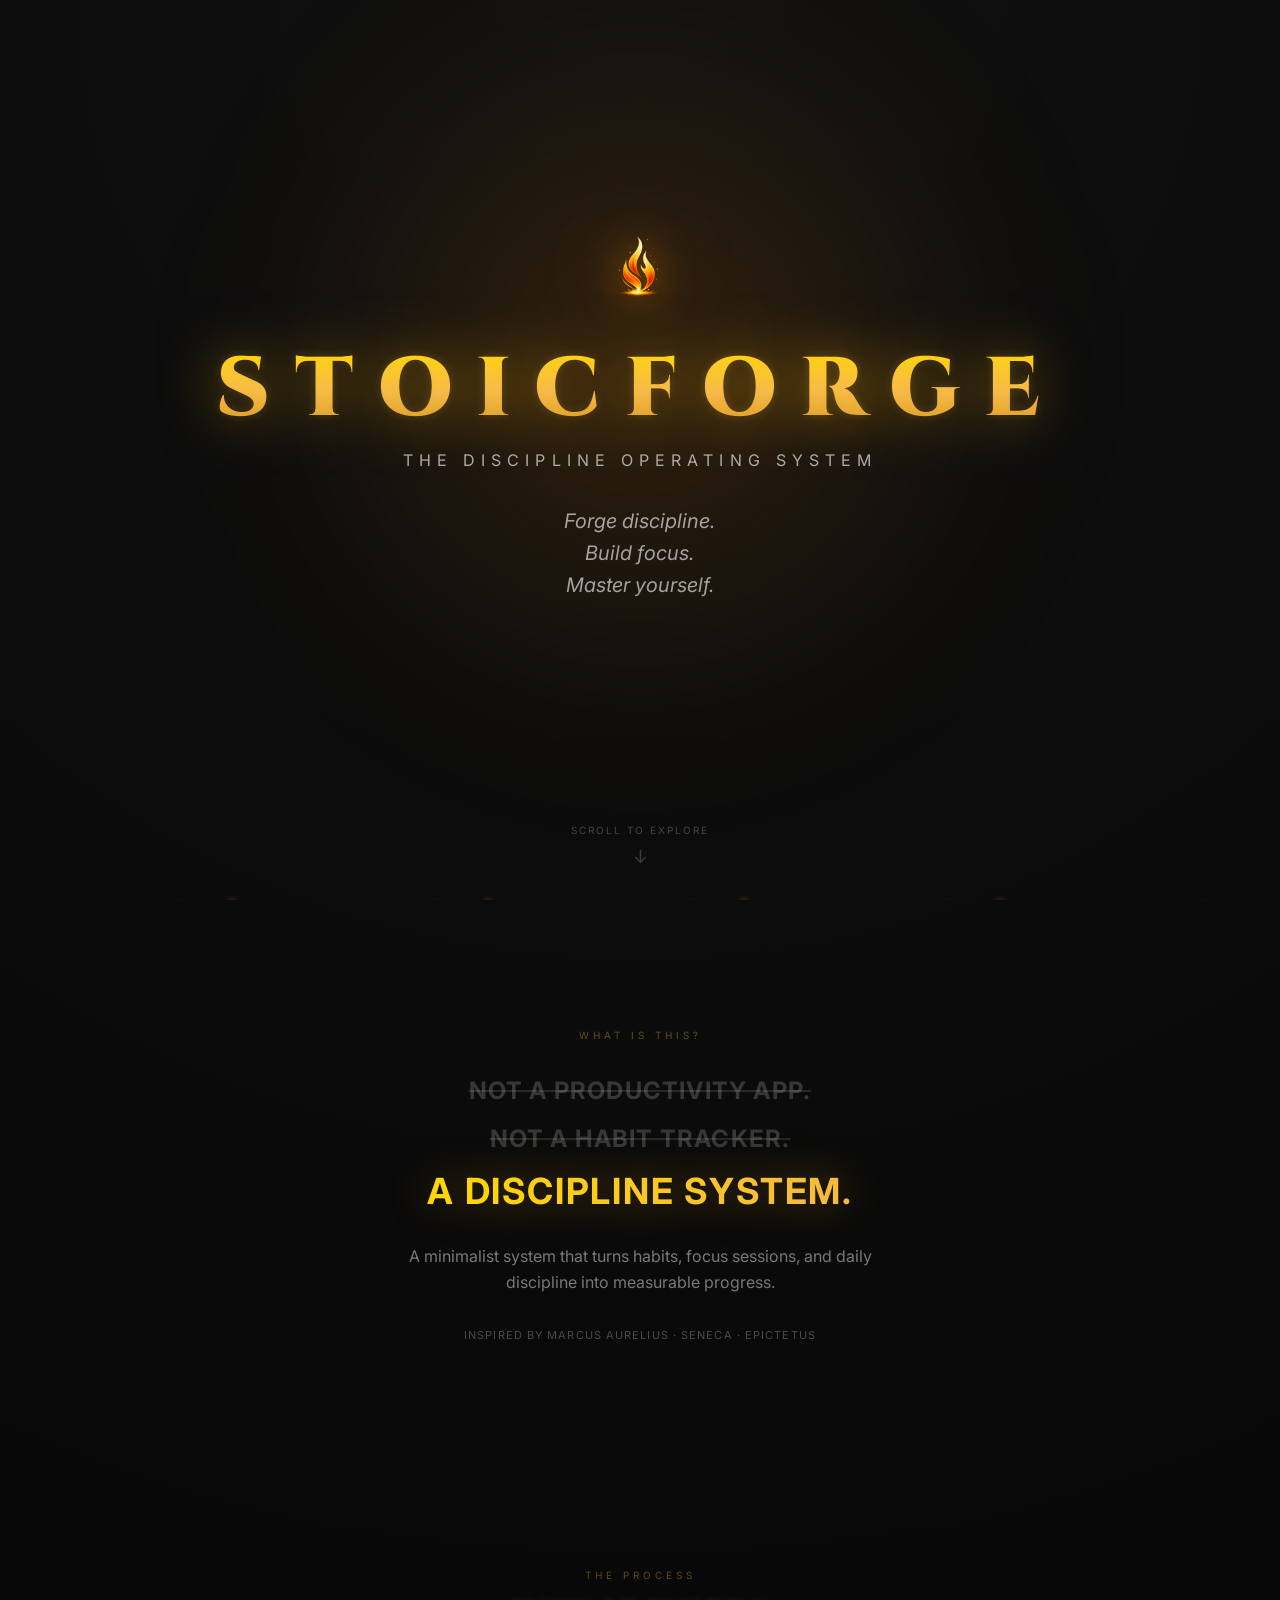
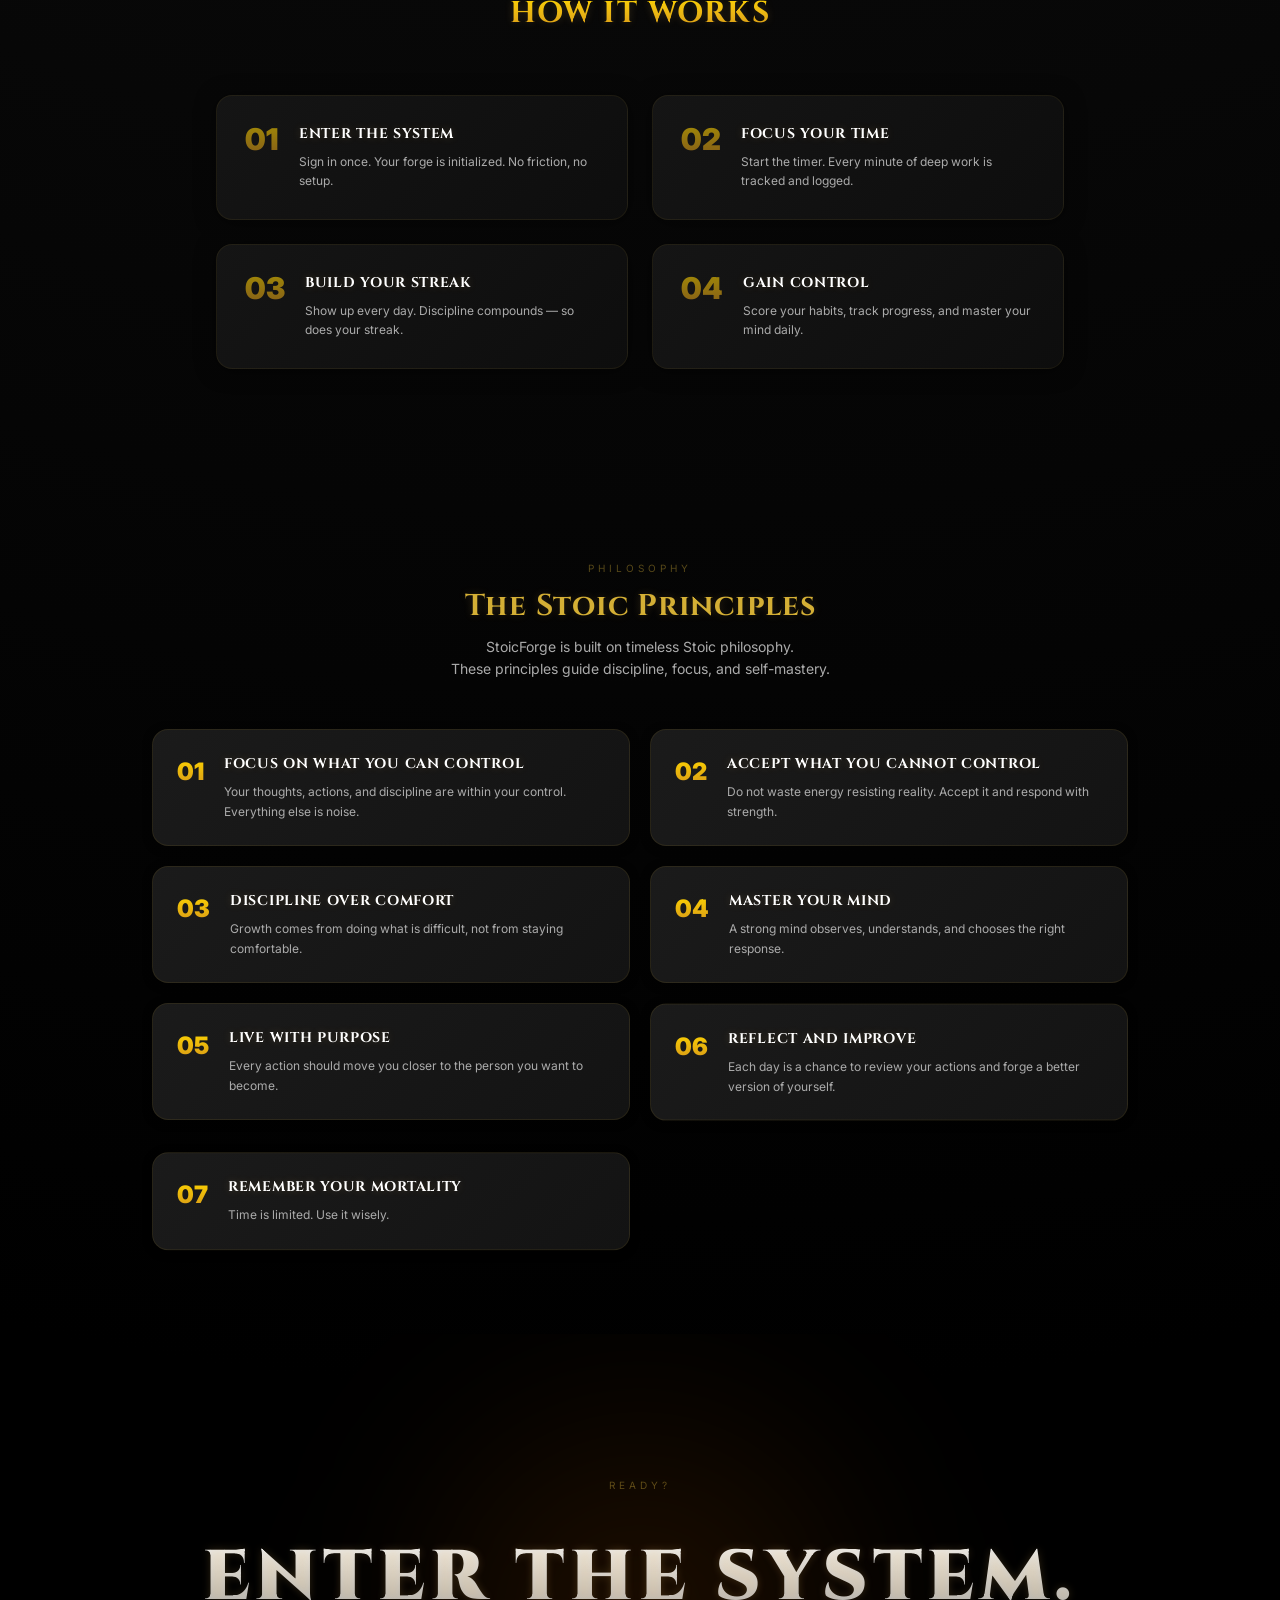
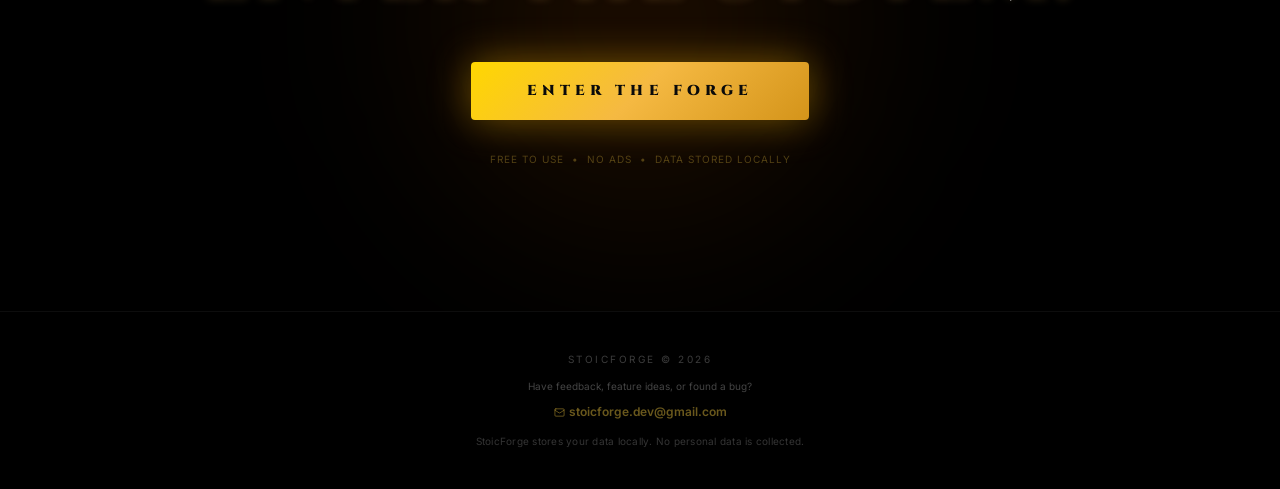
==== commit 37f9a29a: "Add Google AdSense script for site verification" ====
--- a/index.html
+++ b/index.html
@@ -26,9 +26,12 @@
     <link rel="preconnect" href="https://fonts.googleapis.com" />
     <link rel="preconnect" href="https://fonts.gstatic.com" crossorigin />
     <link
-      href="https://fonts.googleapis.com/css2?family=Architects+Daughter&family=DM+Sans:ital,opsz,wght@0,9..40,100..1000;1,9..40,100..1000&family=Fira+Code:wght@300..700&family=Geist+Mono:wght@100..900&family=Geist:wght@100..900&family=IBM+Plex+Mono:ital,wght@0,100;0,200;0,300;0,400;0,500;0,600;0,700;1,100;1,200;1,300;1,400;1,500;1,600;1,700&family=IBM+Plex+Sans:ital,wght@0,100..700;1,100..700&family=Inter:ital,opsz,wght@0,14..32,100..900;1,14..32,100..900&family=JetBrains+Mono:ital,wght@0,100..800;1,100..800&family=Libre+Baskerville:ital,wght@0,400;0,700;1,400&family=Lora:ital,wght@0,400..700;1,400..700&family=Merriweather:ital,opsz,wght@0,18..144,300..900;1,18..144,300..900&family=Montserrat:ital,wght@0,100..900;1,100..900&family=Open+Sans:ital,wght@0,300..800;1,300..800&family=Outfit:wght@100..900&family=Oxanium:wght@200..800&family=Playfair+Display:ital,wght@0,400..900;1,400..900&family=Plus+Jakarta+Sans:ital,wght@0,200..800;1,200..800&family=Poppins:ital,wght@0,100;0,200;0,300;0,400;0,500;0,600;0,700;0,800;0,900;1,100;1,200;1,300;1,400;1,500;1,600;1,700;1,800;1,900&family=Roboto+Mono:ital,wght@0,100..700;1,100..700&family=Roboto:ital,wght@0,100..900;1,100..900&family=Source+Code+Pro:ital,wght@0,200..900;1,200..900&family=Source+Serif+4:ital,opsz,wght@0,8..60,200..900;1,8..60,200..900&family=Space+Grotesk:wght@300..700&family=Space+Mono:ital,wght@0,400;0,700;1,400;1,700&display=swap"
+      href="https://fonts.googleapis.com/css2?family=Architects+Daughter&family=DM+Sans:ital,opsz,wght@0,9..40,100..1000;1,9..40,100..1000&family=Fira+Code:wght@300..700&family=Geist+Mono:wght@100..900&family=Geist:wght@100..900&family=IBM+Plex+Mono:ital,wght@0,100;0,200;0,300;0,400;0,500;0,600;0,700;1,100;1,200;1,300;1,400;1,500;1,600;1,700&family=IBM+Plex+Sans:ital,wght@0,100..700;1,100..700&family=Inter:ital,opsz,wght@0,14..32,100..900;1,14..32,100..900&family=JetBrains+Mono:ital,wght@0,100..800;1,100..800;1,100..800;1,100..800&family=Libre+Baskerville:ital,wght@0,400;0,700;1,400&family=Lora:ital,wght@0,400..700;1,400..700&family=Merriweather:ital,opsz,wght@0,18..144,300..900;1,18..144,300..900&family=Montserrat:ital,wght@0,100..900;1,100..900&family=Open+Sans:ital,wght@0,300..800;1,300..800&family=Outfit:wght@100..900&family=Oxanium:wght@200..800&family=Playfair+Display:ital,wght@0,400..900;1,400..900&family=Plus+Jakarta+Sans:wght@0,200..800;1,200..800&family=Poppins:wght@0,100;0,200;0,300;0,400;0,500;0,600;0,700;0,800;0,900;1,100;1,200;1,300;1,400;1,500;1,600;1,700;1,800;1,900&family=Roboto+Mono:ital,wght@0,100..700;1,100..700;1,100..700;1,100..700&family=Roboto:ital,wght@0,100..900;1,100..900&family=Source+Code+Pro:wght@0,200..900;1,200..900;1,200..900;1,200..900&family=Source+Serif+4:ital,opsz,wght@0,8..60,200..900;1,200..900&family=Space+Grotesk:wght@300..700&family=Space+Mono:ital,wght@0,400;0,700;1,400;1,700&display=swap"
       rel="stylesheet"
     />
+    <!-- Google AdSense site verification / ad code -->
+    <script async src="https://pagead2.googlesyndication.com/pagead/js/adsbygoogle.js?client=ca-pub-6369594430309238"
+      crossorigin="anonymous"></script>
     <!-- Google Analytics -->
     <script async src="https://www.googletagmanager.com/gtag/js?id=G-GJX3338EN8"></script>
     <script>
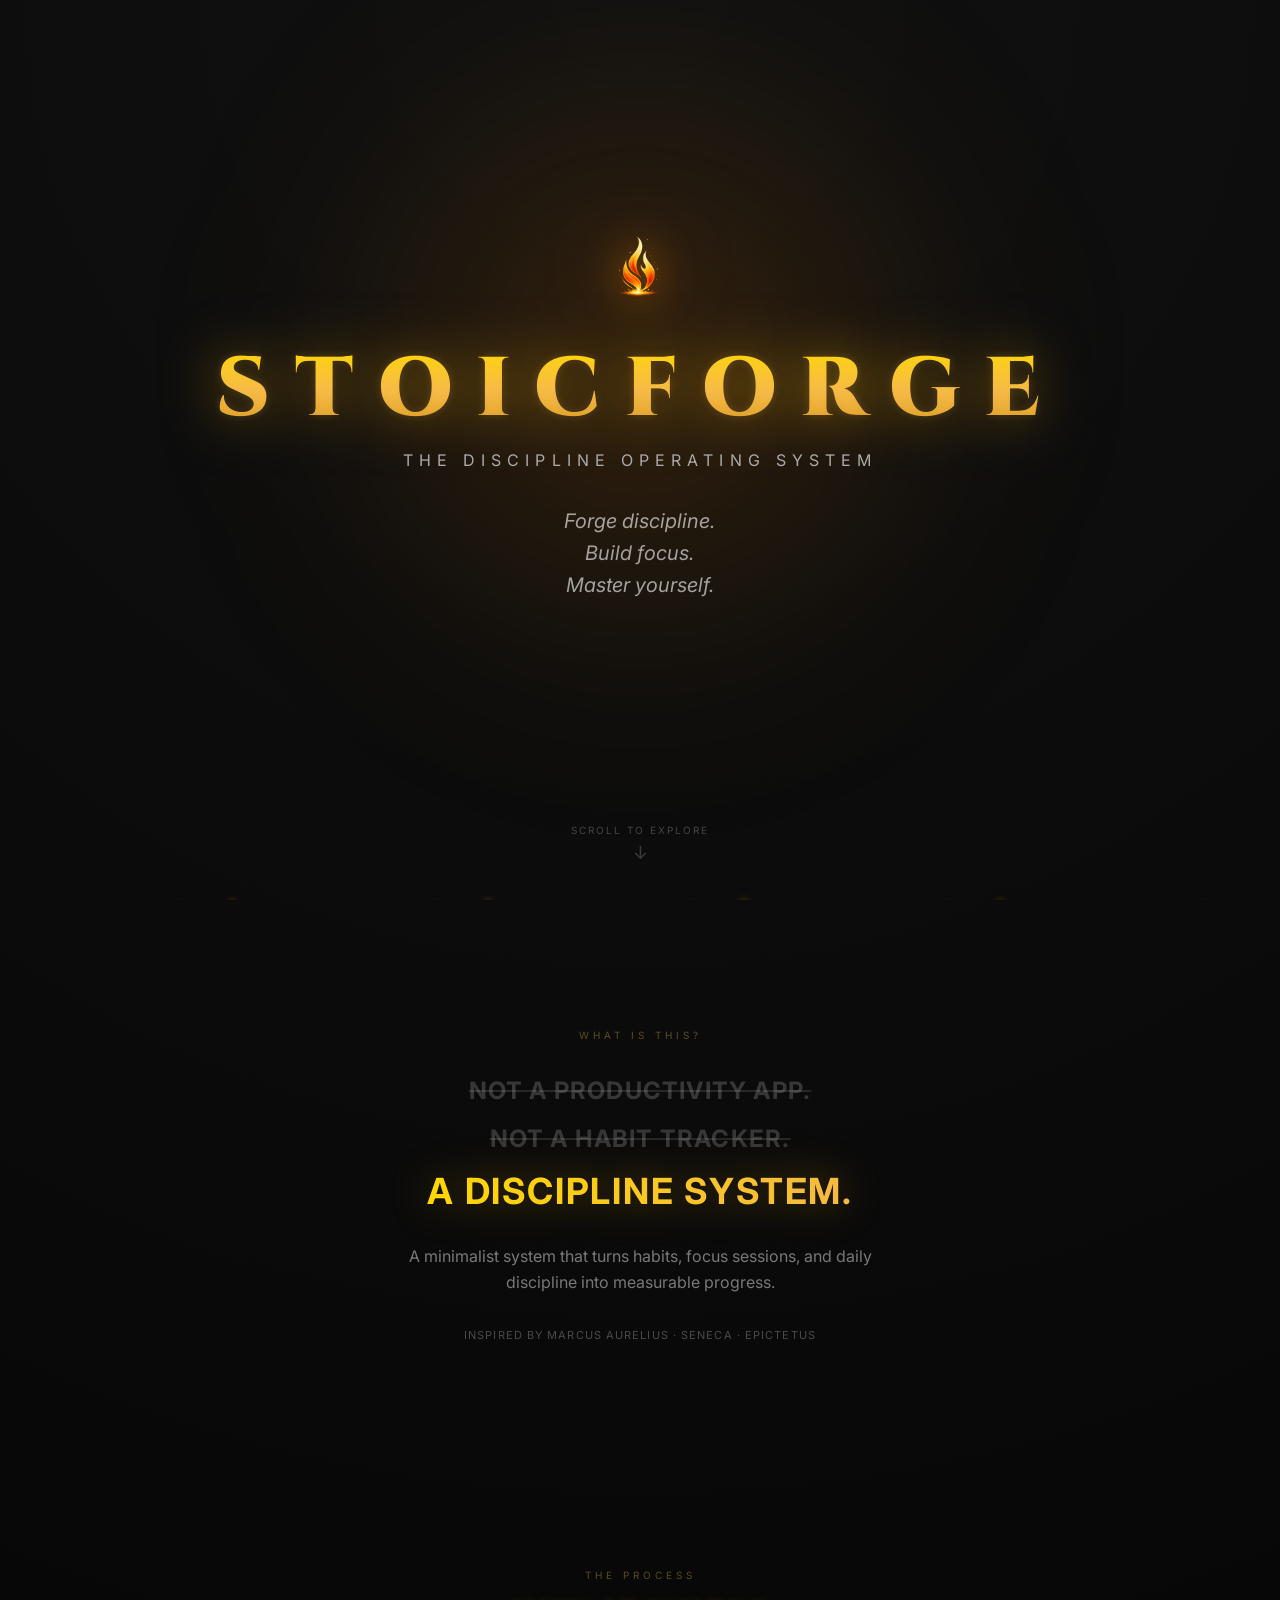
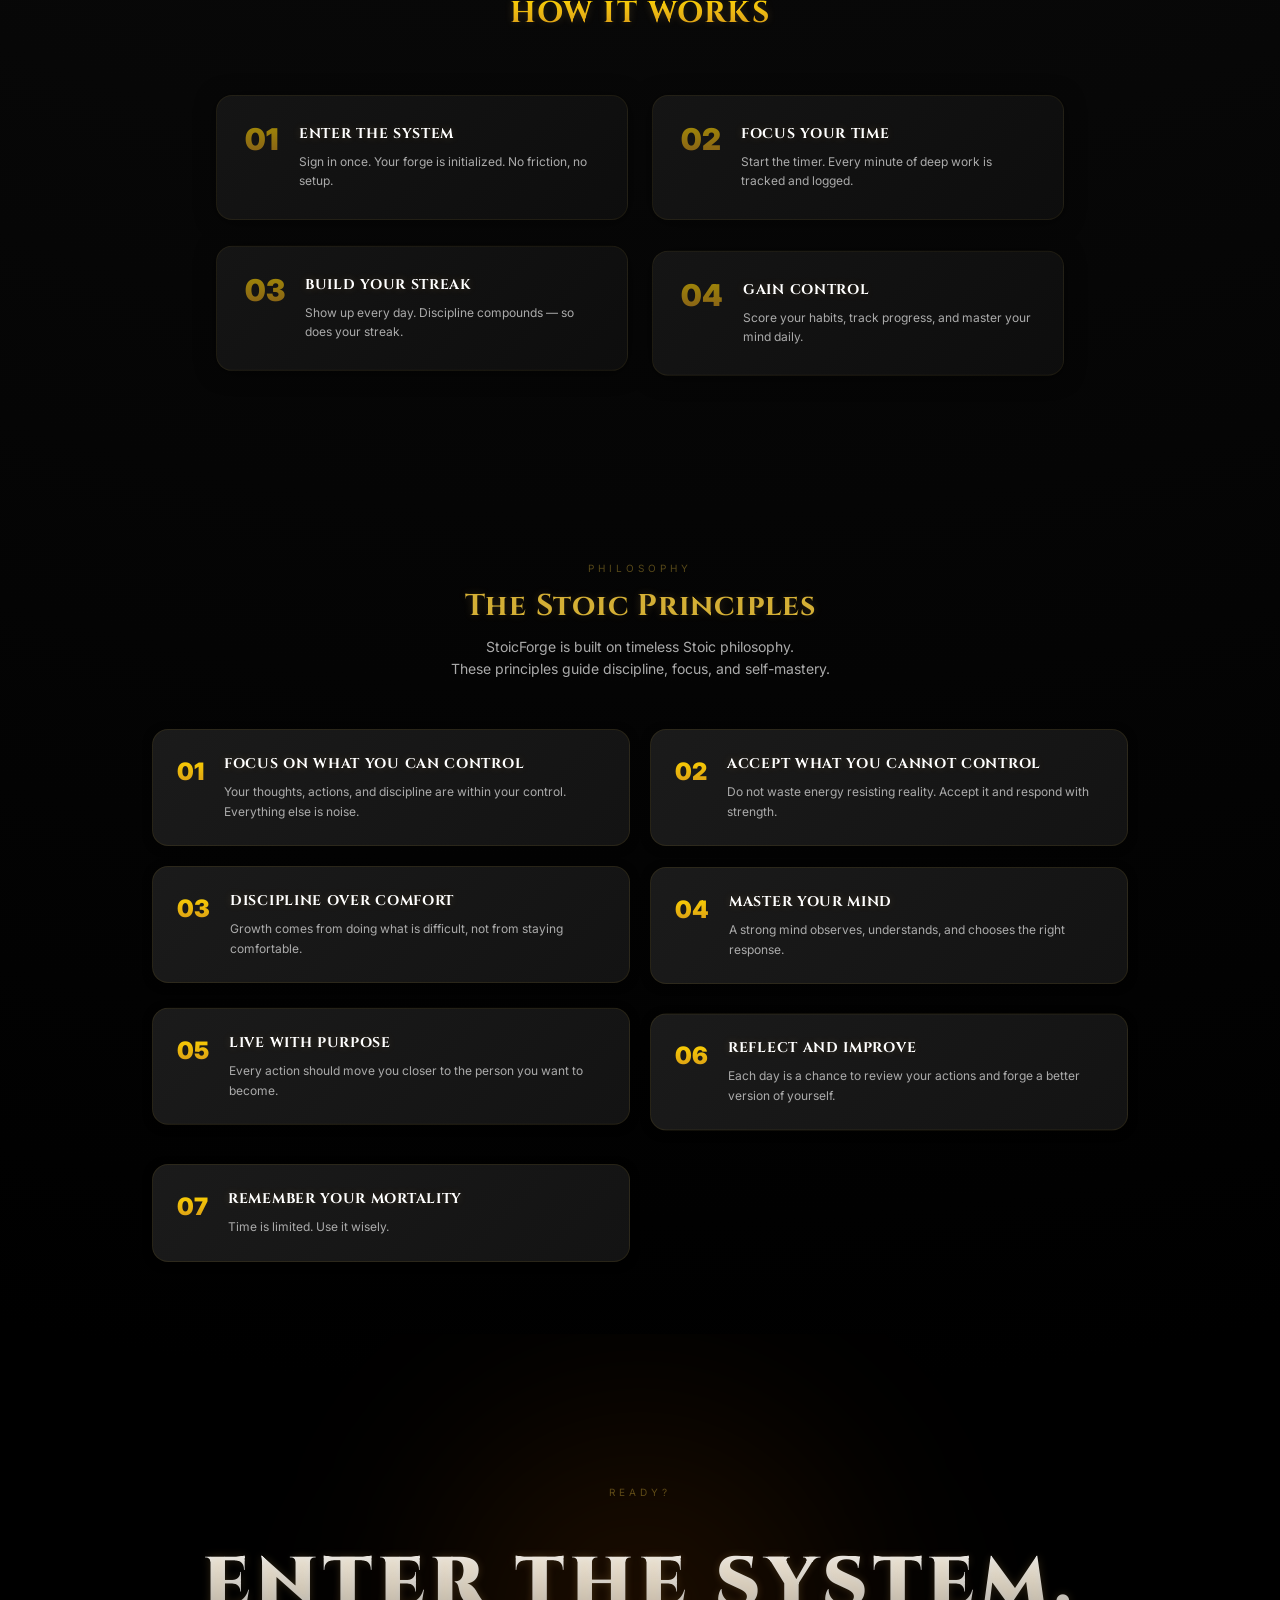
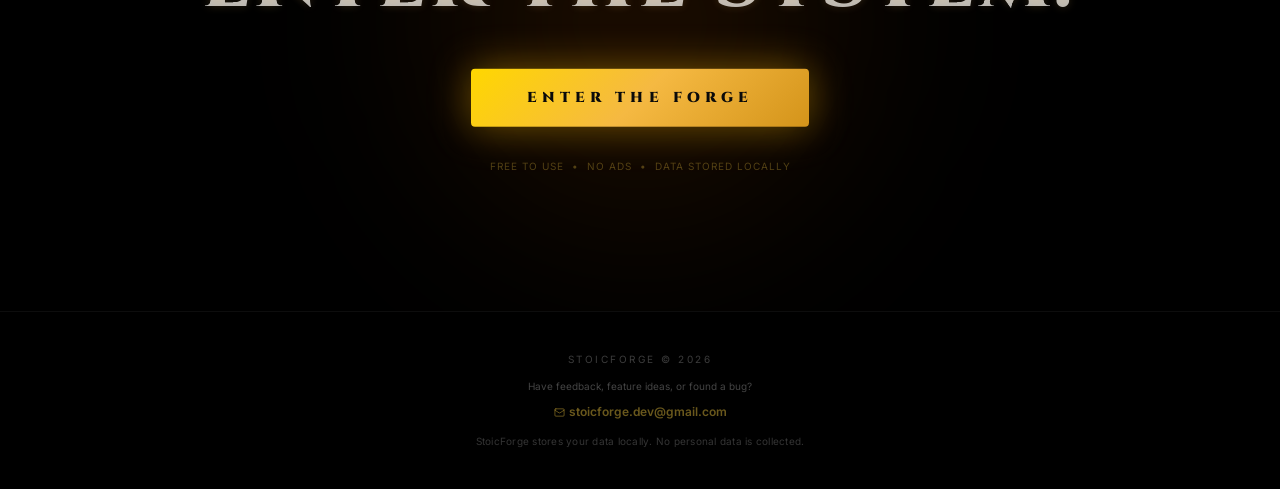
==== commit c0b5b14e: "Preserve site metadata and add Google AdSense code" ====
--- a/index.html
+++ b/index.html
@@ -32,6 +32,9 @@
     <!-- Google AdSense site verification / ad code -->
     <script async src="https://pagead2.googlesyndication.com/pagead/js/adsbygoogle.js?client=ca-pub-6369594430309238"
       crossorigin="anonymous"></script>
+    <!-- Google AdSense site verification / ad code -->
+    <script async src="https://pagead2.googlesyndication.com/pagead/js/adsbygoogle.js?client=ca-pub-6369594430309238"
+      crossorigin="anonymous"></script>
     <!-- Google Analytics -->
     <script async src="https://www.googletagmanager.com/gtag/js?id=G-GJX3338EN8"></script>
     <script>
